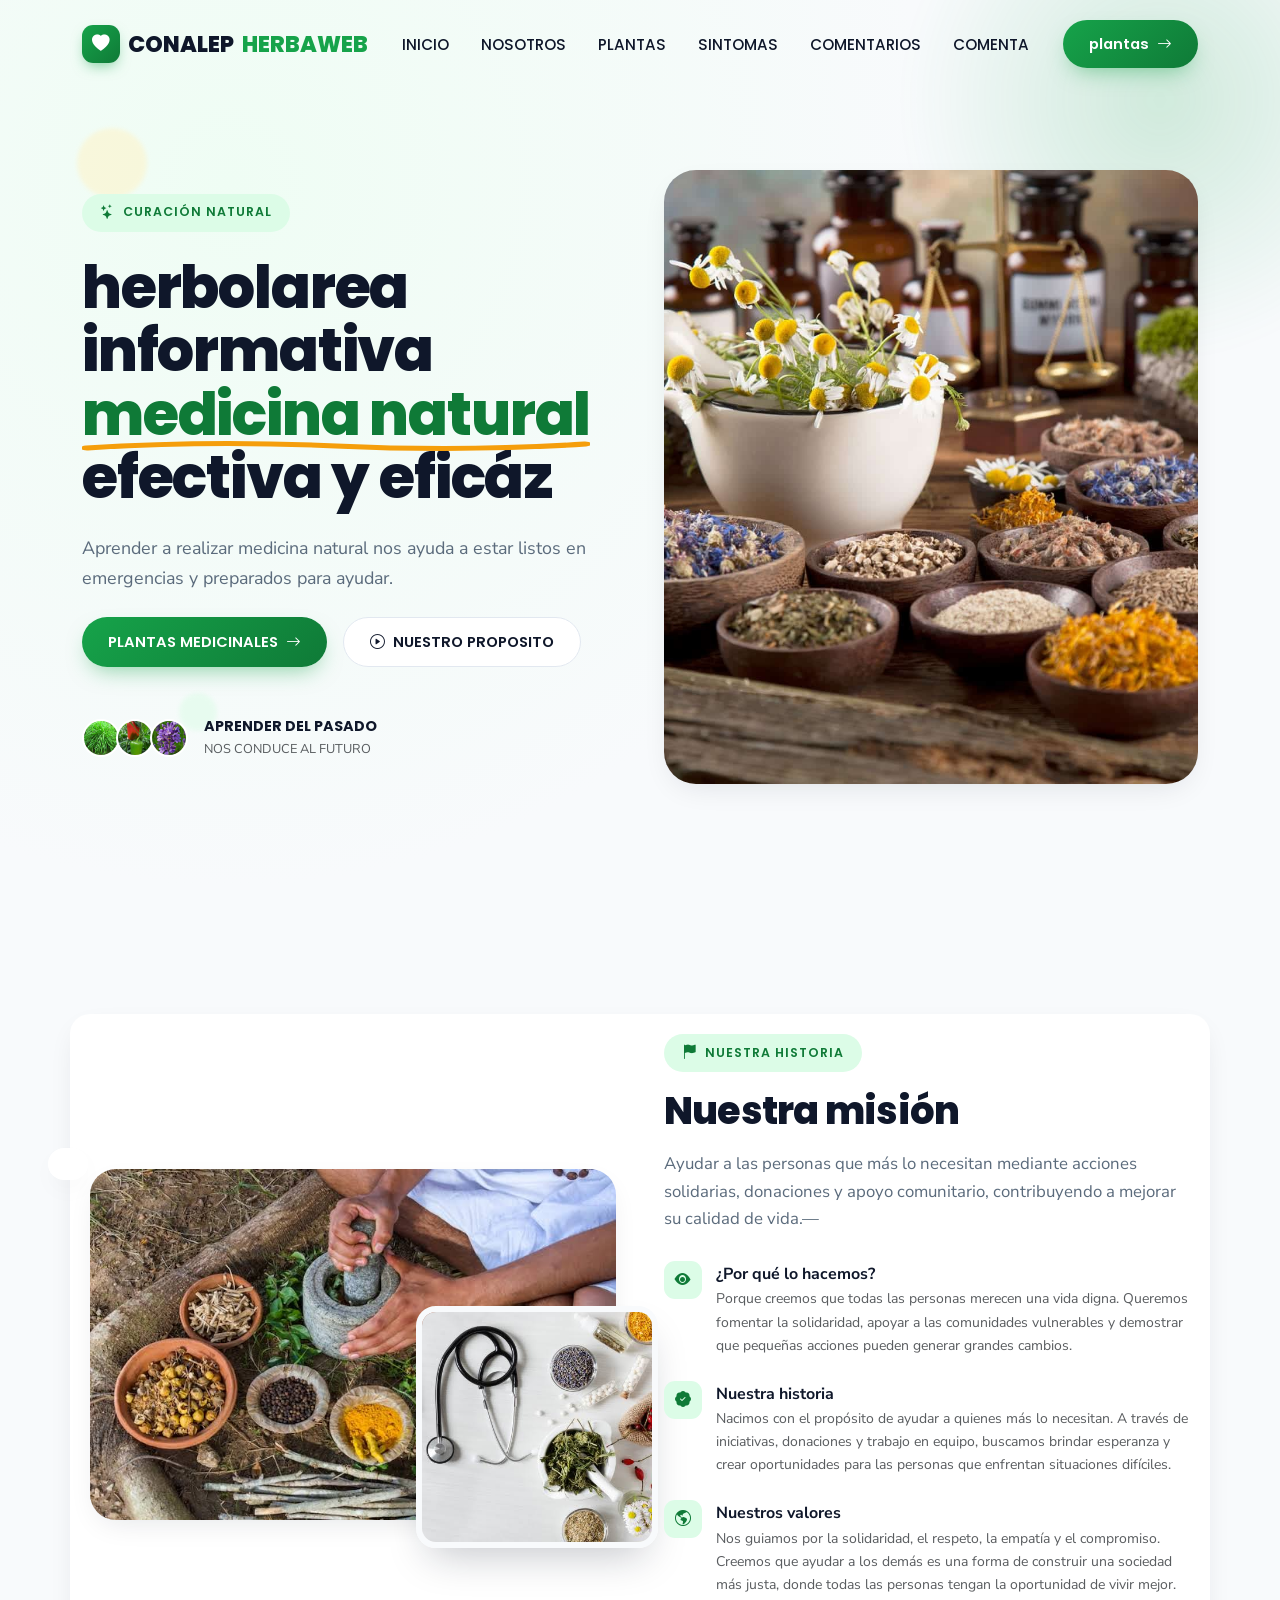
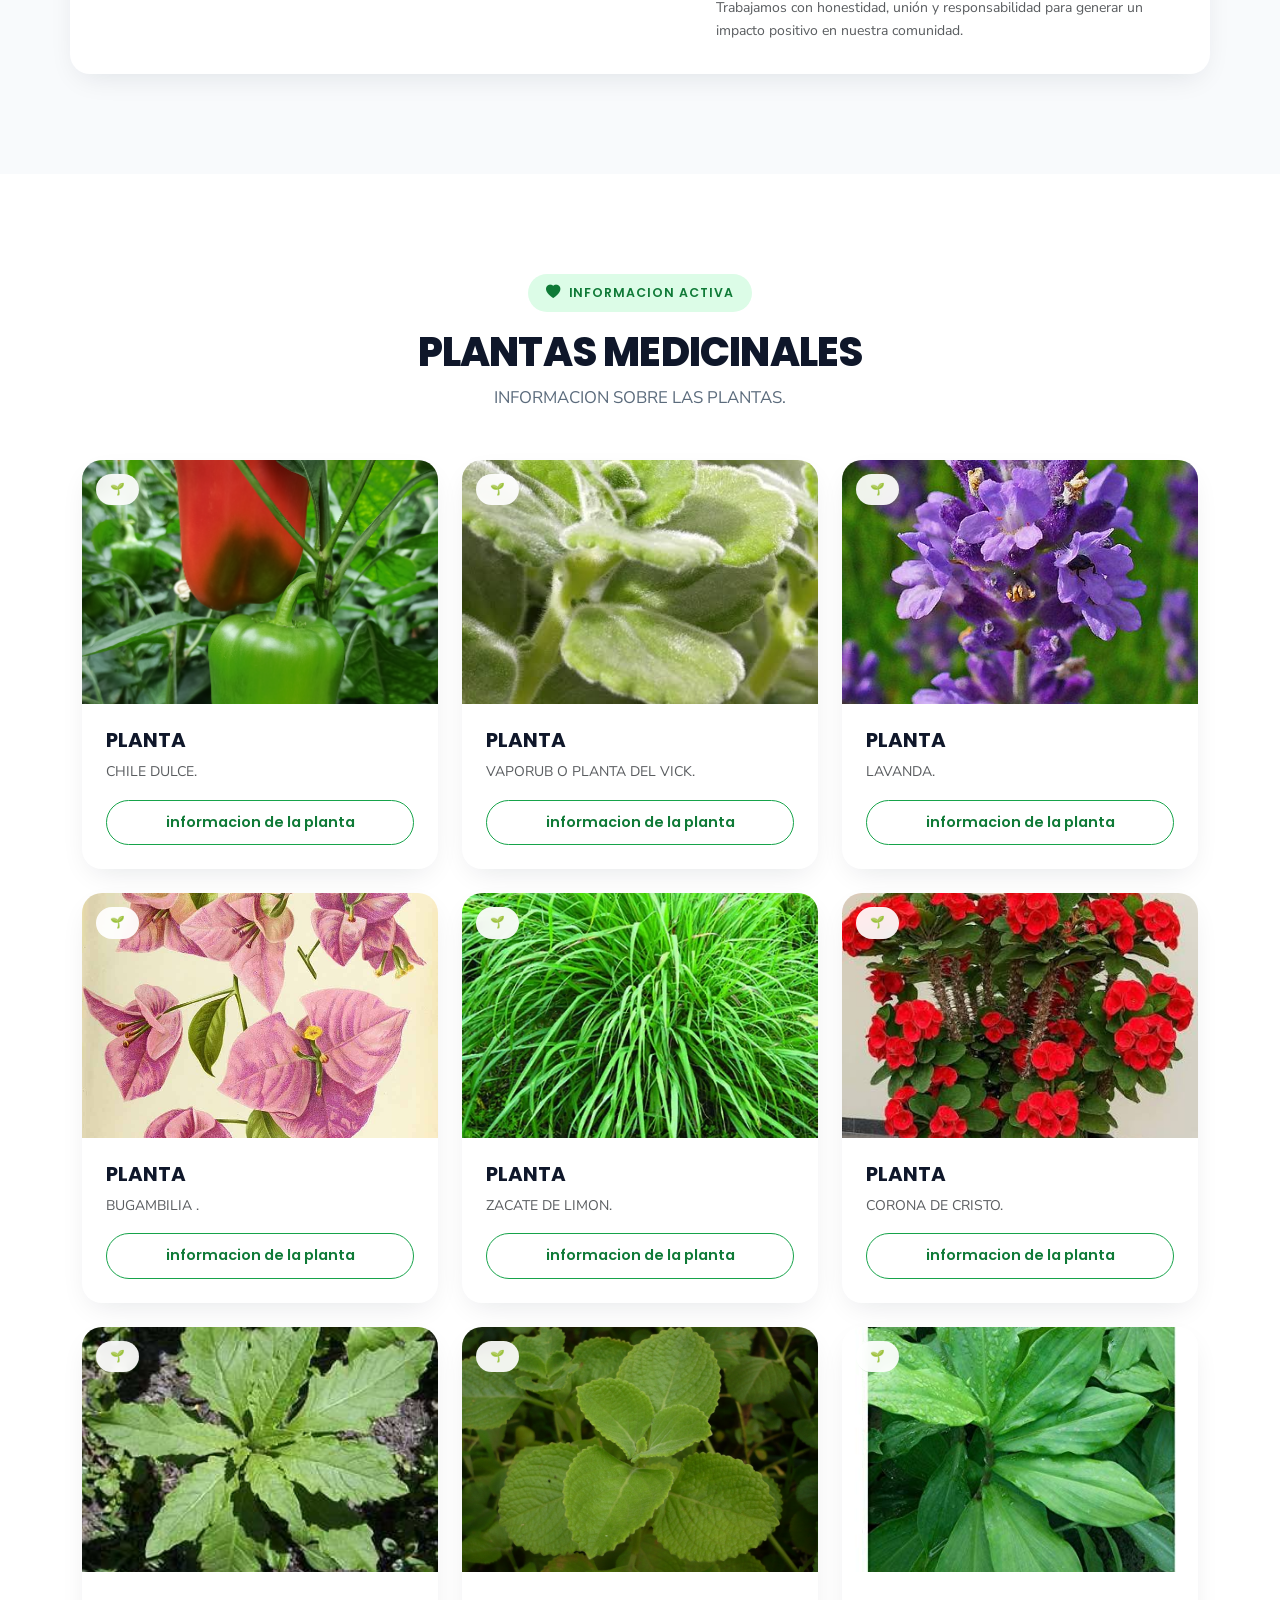
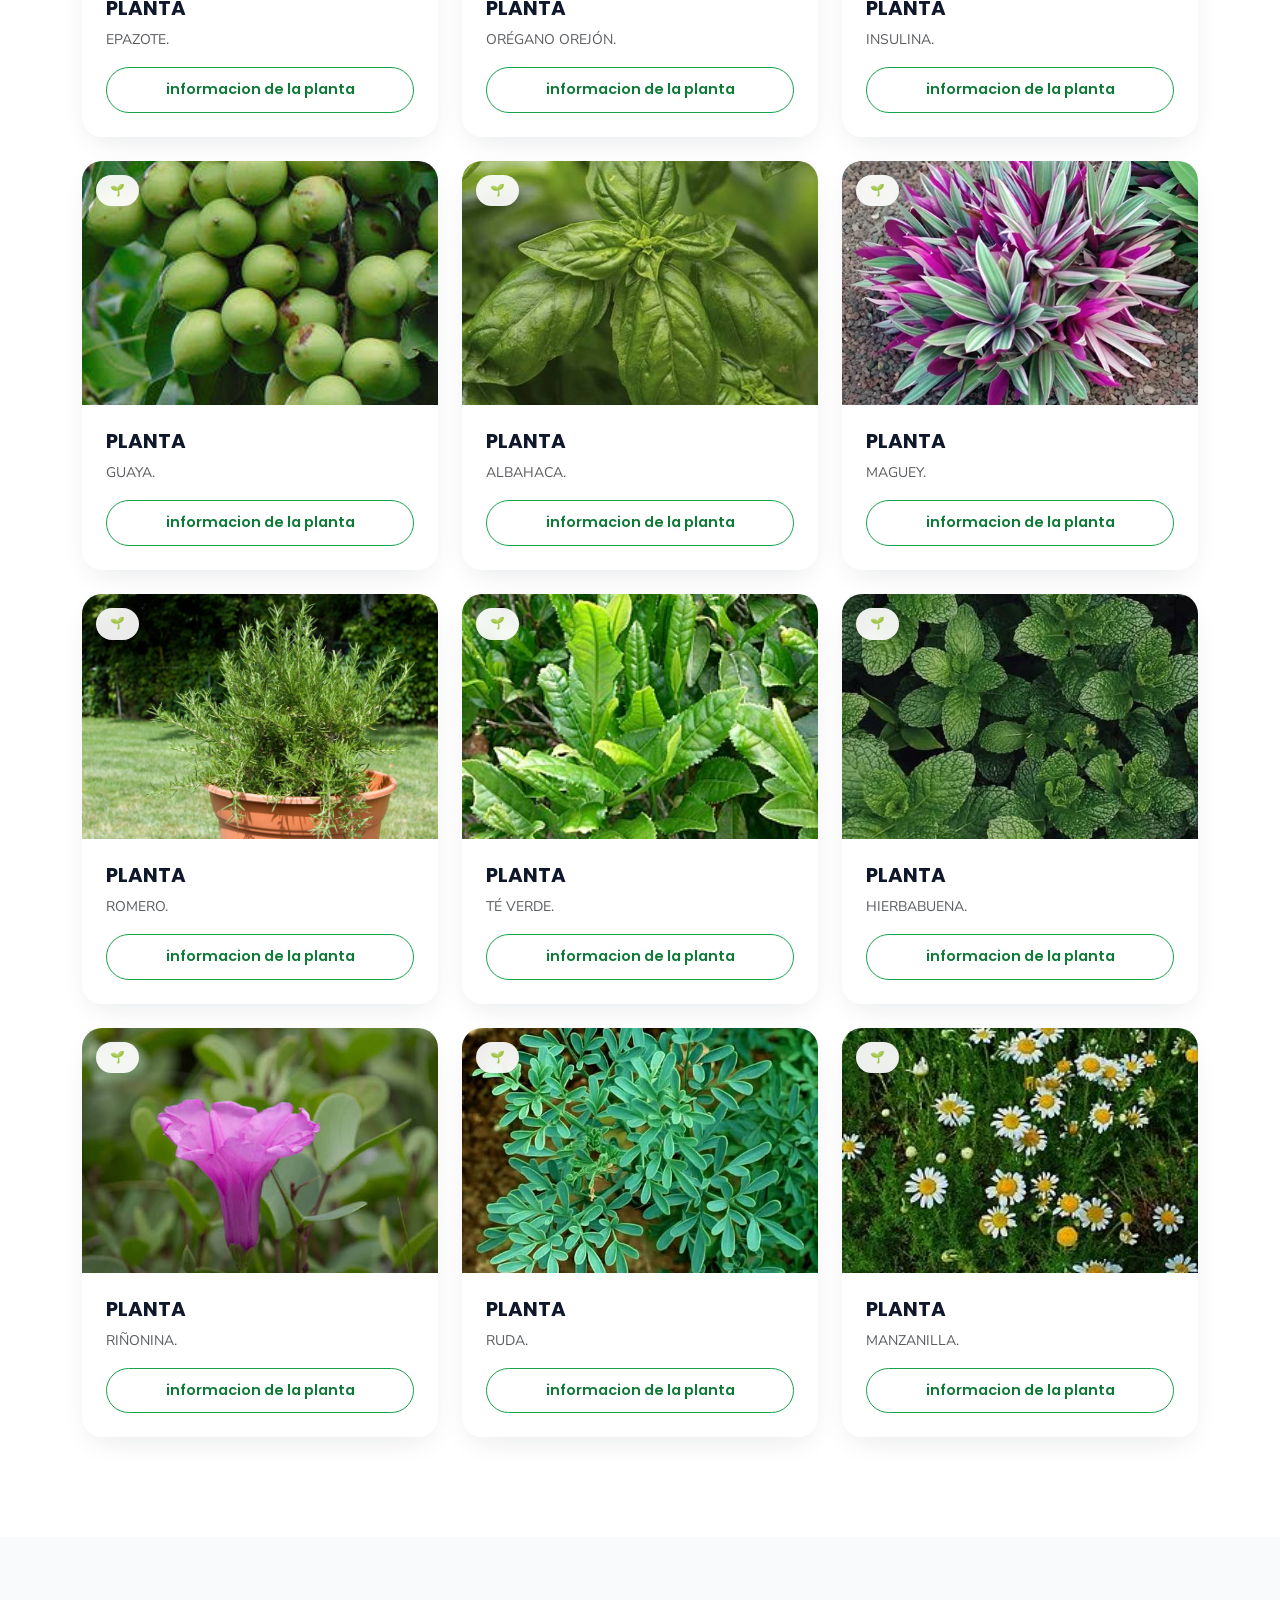
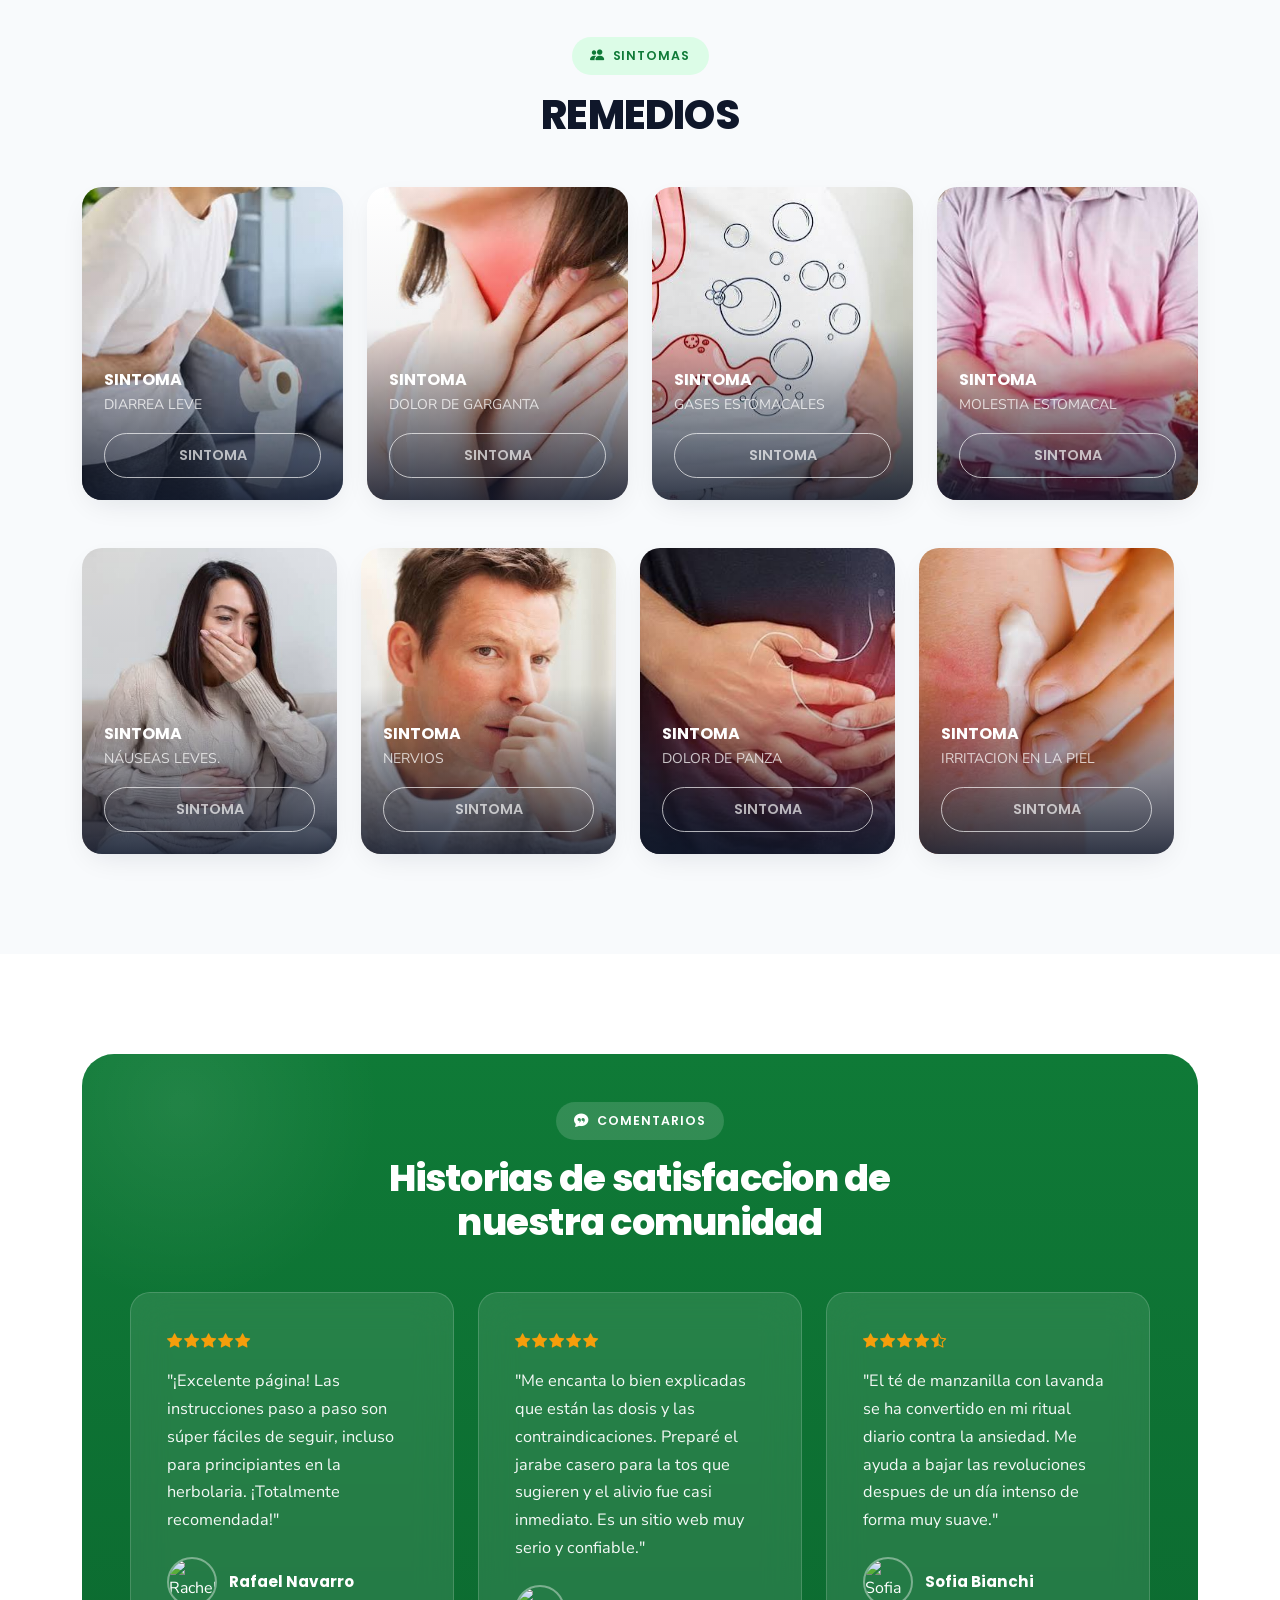
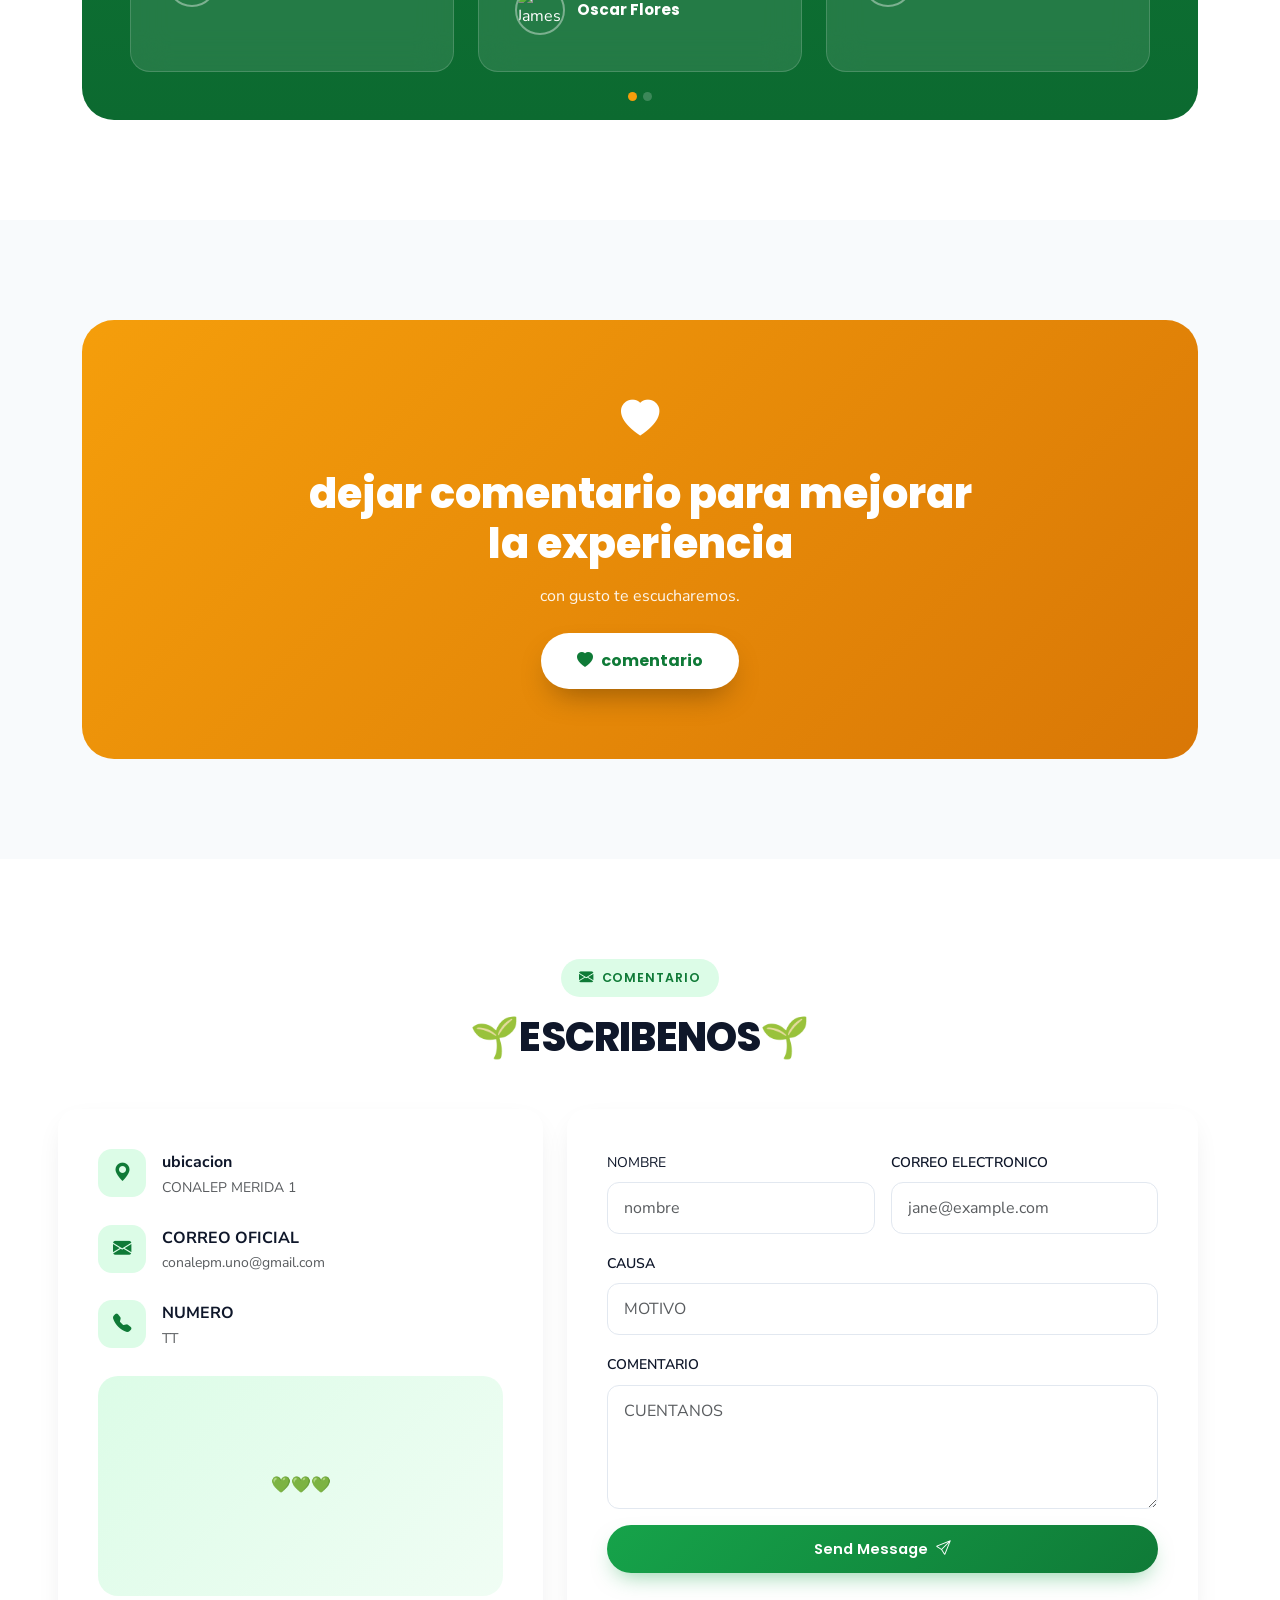
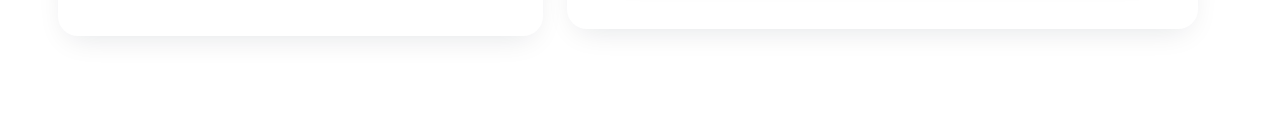
==== index.html @ 1a416aaf "Update index.html - Fixed dark/invisible buttons on "Symptoms" section." ====
<!DOCTYPE html>
<html lang="es-419">

<head>
<meta charset="UTF-8">
<meta name="viewport" content="width=device-width, initial-scale=1.0">
<title>CONALEP &mdash; HERBAWEB, CUIDANDO VIDAS</title>
<meta name="description" content="Poner aqui una descripcion para el sitio...">

<!-- Google Fonts -->
<link rel="preconnect" href="https://fonts.googleapis.com">
<link rel="preconnect" href="https://fonts.gstatic.com" crossorigin>
<link href="https://fonts.googleapis.com/css2?family=Poppins:wght@400;500;600;700;800&family=Nunito+Sans:wght@400;500;600;700&display=swap" rel="stylesheet">

<!-- Bootstrap -->
<link href="assets/styles/bootstrap.min.css" rel="stylesheet">
<!-- Bootstrap Icons -->
<link rel="stylesheet" href="https://cdn.jsdelivr.net/npm/bootstrap-icons@1.11.3/font/bootstrap-icons.css">
<!-- AOS -->
<link href="https://unpkg.com/aos@2.3.1/dist/aos.css" rel="stylesheet">
<link href="assets/styles/style.css" rel="stylesheet" />
<link rel="icon" type="image/x-icon" href="assets/img/hand-heart.png">
</head>


<body>
<!-- ============================================
     PRELOADER
============================================ -->
<div id="preloader" aria-hidden="true">
  <div class="preload-ring"><i class="bi bi-heart-fill preload-heart"></i></div>
  <div class="preload-text">CONECTANDO&hellip;</div>
</div>

<!-- ============================================
     NAVBAR
============================================ -->
<nav class="navbar navbar-expand-lg navbar-hw" id="mainNav">
  <div class="container">
    <a class="hw-logo" href="#home">
      <span class="hw-logo-mark"><i class="bi bi-heart-fill"></i></span>
      CONALEP<span class="dot">HERBAWEB</span>
    </a>
    <button class="navbar-toggler border-0" type="button" data-bs-toggle="collapse" data-bs-target="#navMenu" aria-label="Toggle navigation">
      <i class="bi bi-list fs-2"></i>
    </button>
    <div class="collapse navbar-collapse" id="navMenu">
      <ul class="navbar-nav nav-hw mx-auto mt-3 mt-lg-0">
        <li class="nav-item"><a class="nav-link" href="#home">INICIO</a></li>
        <li class="nav-item"><a class="nav-link" href="#about">NOSOTROS</a></li>
        <li class="nav-item"><a class="nav-link" href="#causes">PLANTAS</a></li>
        <li class="nav-item"><a class="nav-link" href="#volunteers">SINTOMAS</a></li>
        <li class="nav-item"><a class="nav-link" href="#testimonials">COMENTARIOS</a></li>
        <li class="nav-item"><a class="nav-link" href="#contact">COMENTA</a></li>
      </ul>
      <a href="#causes" class="btn-hw-primary d-none d-lg-inline-flex">plantas<i class="bi bi-arrow-right"></i></a>
    </div>
  </div>
</nav>


<!-- ============================================
     HERO
============================================ -->
<header class="hero" id="home">
  <div class="hero-glow"></div>
  <span class="blob blob-1"></span>
  <span class="blob blob-2"></span>
  <span class="blob blob-3"></span>
  <div class="container position-relative">
    <div class="row align-items-center g-5">
      <div class="col-lg-6" data-aos="fade-right">
        <span class="eyebrow"><i class="bi bi-stars"></i>CURACIÓN NATURAL</span>
        <h1 class="hero-title mt-4">herbolarea informativa <span class="accent-underline">medicina natural<svg viewBox="0 0 200 14" preserveAspectRatio="none"><path d="M2 10 Q 50 2 100 8 T 198 6" stroke="#F59E0B" stroke-width="5" fill="none" stroke-linecap="round"/></svg></span> efectiva y eficáz</h1>
        <p class="hero-lead mt-4">Aprender a realizar medicina natural nos ayuda a estar listos en emergencias y preparados para ayudar.</p>
        <div class="d-flex flex-wrap gap-3 mt-4">
          <a href="#causes" class="btn-hw-primary" id="heroDonateBtn">PLANTAS MEDICINALES <i class="bi bi-arrow-right"></i></a>
          <a href="#" class="btn-hw-outline" data-bs-toggle="modal" data-bs-target="#storyModal"><i class="bi bi-play-circle"></i> NUESTRO PROPOSITO</a>
        </div>
            <div class="d-flex align-items-center gap-3 mt-5">
          <div class="hero-avatars">
            <img src="assets/img/plants/zacatelimon.webp" alt="Donor">
            <img src="assets/img/plants/Pimientomorrón.jpg" alt="Donor">
            <img src="assets/img/plants/Lavanda.jpg" alt="Donor">
          </div>
          <div>
            <div class="fw-bold font-display" style="font-size:.9rem;">APRENDER DEL PASADO</div>
            <div class="text-muted" style="font-size:.8rem;">NOS CONDUCE AL FUTURO</div>
          </div>
          </div>
           </div>
       
      <div class="col-lg-6" data-aos="fade-left" data-aos-delay="120">
        <div class="hero-media">
          <div class="hero-media-frame">
            <img src="assets/img/design/herbolaria.jpg" alt="Foto herbolaria" loading="lazy">
          </div>
         
        </div>
      </div>
    </div>
  </div>
</header>


<!-- ============================================
     ABOUT US
============================================ -->
<section class="section-pad" id="about">
  <div class="container contact-card about-card">
    <div class="row align-items-center g-5">
      <div class="col-lg-6" data-aos="fade-right">
        <div class="about-collage">
          <div class="about-badge">
            
          </div>
          <div class="img-a"><img src="assets/img/design/tradicional.jpeg" alt="Herbolaria tradicional" loading="lazy"></div>
          <div class="img-b"><img src="assets/img/design/actual.jpeg" alt="Herbolaria actual" loading="lazy"></div>
        </div>
               
      </div>
      <div class="col-lg-6" data-aos="fade-left">
        <span class="eyebrow"><i class="bi bi-flag-fill"></i> NUESTRA HISTORIA</span>
        <h2 class="section-title mt-3 mb-3" style="font-size:clamp(1.7rem,3vw,2.4rem);">Nuestra misión</h2>
        <p class="section-sub">Ayudar a las personas que más lo necesitan mediante acciones solidarias, donaciones y apoyo comunitario, contribuyendo a mejorar su calidad de vida.&mdash;</p>
        <ul class="about-list mt-3">
          <li><span class="ic"><i class="bi bi-eye-fill"></i></span><div><strong>¿Por qué lo hacemos?</strong><div class="text-muted small">Porque creemos que todas las personas merecen una vida digna. Queremos fomentar la solidaridad, apoyar a las comunidades vulnerables y demostrar que pequeñas acciones pueden generar grandes cambios.</div></div></li>
          <li><span class="ic"><i class="bi bi-patch-check-fill"></i></span><div><strong>Nuestra historia</strong><div class="text-muted small">Nacimos con el propósito de ayudar a quienes más lo necesitan. A través de iniciativas, donaciones y trabajo en equipo, buscamos brindar esperanza y crear oportunidades para las personas que enfrentan situaciones difíciles.</div></div></li>
          <li><span class="ic"><i class="bi bi-globe-americas"></i></span><div><strong>Nuestros valores</strong><div class="text-muted small">Nos guiamos por la solidaridad, el respeto, la empatía y el compromiso. Creemos que ayudar a los demás es una forma de construir una sociedad más justa, donde todas las personas tengan la oportunidad de vivir mejor. Trabajamos con honestidad, unión y responsabilidad para generar un impacto positivo en nuestra comunidad.</div></div></li>
        </ul>
      </div>
    </div>
  </div>
</section>


<!-- ============================================
  PLANTAS
============================================ -->
<section class="section-pad bg-white" id="causes">
  <div class="container">
    <div class="text-center mx-auto mb-5" style="max-width:640px;" data-aos="fade-up">
      <span class="eyebrow"><i class="bi bi-heart-fill"></i>INFORMACION ACTIVA</span>
      <h2 class="section-title mt-3" style="font-size:clamp(1.8rem,3.2vw,2.5rem);">PLANTAS MEDICINALES</h2>
      <p class="section-sub mx-auto mt-2">INFORMACION SOBRE LAS PLANTAS.</p>
    </div>
    <div class="row g-4">

      <div class="col-md-6 col-lg-4" data-aos="fade-up">
        <div class="cause-card">
          <div class="cause-img">
            <img src="assets/img/plants/Pimientomorrón.jpg" alt="Foto pimiento morron" loading="lazy">
            <span class="cause-tag">🌱</span>
          </div>
          <div class="cause-body">
            <h5 class="font-display fw-bold">PLANTA</h5>
            <p class="text-muted small mb-0">CHILE DULCE.</p>
            <!-- <div class="cause-progress-track"><div class="cause-progress-fill" data-progress="78"></div></div> -->
            <div class="cause-meta"><span class="raised"></span><span class="goal"></span></div>
            <button class="cause-donate" onclick="document.getElementById('modal-planta').style.display='flex'">informacion de la planta</button>
          </div>
        </div>
      </div>

      <div class="col-md-6 col-lg-4" data-aos="fade-up" data-aos-delay="100">
        <div class="cause-card">
          <div class="cause-img">
            <img src="assets/img/plants/vaporub.jpeg" alt="Foto Vaporub" loading="lazy">
            <span class="cause-tag">🌱</span>
          </div>
          <div class="cause-body">
            <h5 class="font-display fw-bold">PLANTA</h5>
            <p class="text-muted small mb-0">VAPORUB O PLANTA DEL VICK.</p>
            <!-- <div class="cause-progress-track"><div class="cause-progress-fill" data-progress="55"></div></div> -->
          <div class="cause-meta"><span class="raised"></span><span class="goal"></span></div>
             <button class="cause-donate" onclick="document.getElementById('modal-planta2').style.display='flex'">informacion de la planta</button>
          </div>
        </div>
      </div>

      <div class="col-md-6 col-lg-4" data-aos="fade-up" data-aos-delay="200">
        <div class="cause-card">
          <div class="cause-img">
            <img src="assets/img/plants/Lavanda.jpg" alt="Foto Lavanda" loading="lazy">
            <span class="cause-tag">🌱</span>
          </div>
          <div class="cause-body">
            <h5 class="font-display fw-bold">PLANTA</h5>
            <p class="text-muted small mb-0">LAVANDA.</p>
            <!-- <div class="cause-progress-track"><div class="cause-progress-fill" data-progress="92"></div></div> -->
            <div class="cause-meta"><span class="raised"></span><span class="goal"></span></div>
            <button class="cause-donate" onclick="document.getElementById('modal-planta3').style.display='flex'">informacion de la planta</button>
          </div>
        </div>
      </div>

      <div class="col-md-6 col-lg-4" data-aos="fade-up">
        <div class="cause-card">
          <div class="cause-img">
            <img src="assets/img/plants/bugambilia.jpg" alt="Foto Bugambilia" loading="lazy">
            <span class="cause-tag">🌱</span>
          </div>
          <div class="cause-body">
            <h5 class="font-display fw-bold">PLANTA</h5>
            <p class="text-muted small mb-0">BUGAMBILIA .</p>
            <!-- <div class="cause-progress-track"><div class="cause-progress-fill" data-progress="41"></div></div> -->
            <div class="cause-meta"><span class="raised"></span><span class="goal"></span></div>
            <button class="cause-donate" onclick="document.getElementById('modal-planta4').style.display='flex'">informacion de la planta</button>
          </div>
        </div>
      </div>

      <div class="col-md-6 col-lg-4" data-aos="fade-up" data-aos-delay="100">
        <div class="cause-card">
          <div class="cause-img">
            <img src="assets/img/plants/zacatelimon.webp" alt="Foto Zacate de limon" loading="lazy">
            <span class="cause-tag">🌱</span>
          </div>
          <div class="cause-body">
            <h5 class="font-display fw-bold">PLANTA</h5>
            <p class="text-muted small mb-0">ZACATE DE LIMON.</p>
            <!-- <div class="cause-progress-track"><div class="cause-progress-fill" data-progress="66"></div></div> -->
             <div class="cause-meta"><span class="raised"></span><span class="goal"></span></div>
           <button class="cause-donate" onclick="document.getElementById('modal-planta5').style.display='flex'">informacion de la planta</button>
          </div>
        </div>
      </div>

      <div class="col-md-6 col-lg-4" data-aos="fade-up" data-aos-delay="200">
        <div class="cause-card">
          <div class="cause-img">
            <img src="assets/img/plants/coronadecristo.jpeg" alt="Foto Corona de Cristo" loading="lazy">
            <span class="cause-tag">🌱</span>
          </div>
          <div class="cause-body">
            <h5 class="font-display fw-bold">PLANTA</h5>
            <p class="text-muted small mb-0">CORONA DE CRISTO.</p>
            <!-- <div class="cause-progress-track"><div class="cause-progress-fill" data-progress="34"></div></div> -->
            <div class="cause-meta"><span class="raised"></span><span class="goal"></span></div>
           <button class="cause-donate" onclick="document.getElementById('modal-planta6').style.display='flex'">informacion de la planta</button>
          </div>
        </div>
      </div>

      <div class="col-md-6 col-lg-4" data-aos="fade-up">
        <div class="cause-card">
          <div class="cause-img">
            <img src="assets/img/plants/apazote.jpg" alt="Foto Apazote" loading="lazy">
            <span class="cause-tag">🌱</span>
          </div>
          <div class="cause-body">
            <h5 class="font-display fw-bold">PLANTA</h5>
            <p class="text-muted small mb-0">EPAZOTE.</p>
            <!-- <div class="cause-progress-track"><div class="cause-progress-fill" data-progress="78"></div></div> -->
            <div class="cause-meta"><span class="raised"></span><span class="goal"></span></div>
            <button class="cause-donate" onclick="document.getElementById('modal-planta7').style.display='flex'">informacion de la planta</button>
          </div>
        </div>
      </div>

      <div class="col-md-6 col-lg-4" data-aos="fade-up" data-aos-delay="100">
        <div class="cause-card">
          <div class="cause-img">
            <img src="assets/img/plants/oregano orejon.jpeg" alt="Foto Oregano Orejon" loading="lazy">
            <span class="cause-tag">🌱</span>
          </div>
          <div class="cause-body">
            <h5 class="font-display fw-bold">PLANTA</h5>
            <p class="text-muted small mb-0">ORÉGANO OREJÓN.</p>
            <!-- <div class="cause-progress-track"><div class="cause-progress-fill" data-progress="55"></div></div> -->
          <div class="cause-meta"><span class="raised"></span><span class="goal"></span></div>
             <button class="cause-donate" onclick="document.getElementById('modal-planta8').style.display='flex'">informacion de la planta</button>
          </div>
        </div>
      </div>

      <div class="col-md-6 col-lg-4" data-aos="fade-up" data-aos-delay="200">
        <div class="cause-card">
          <div class="cause-img">
            <img src="assets/img/plants/insulina.jpg" alt="Foto Insulina" loading="lazy">
            <span class="cause-tag">🌱</span>
          </div>
          <div class="cause-body">
            <h5 class="font-display fw-bold">PLANTA</h5>
            <p class="text-muted small mb-0">INSULINA.</p>
            <!-- <div class="cause-progress-track"><div class="cause-progress-fill" data-progress="92"></div></div> -->
            <div class="cause-meta"><span class="raised"></span><span class="goal"></span></div>
            <button class="cause-donate" onclick="document.getElementById('modal-planta9').style.display='flex'">informacion de la planta</button>
          </div>
        </div>
      </div>

      <div class="col-md-6 col-lg-4" data-aos="fade-up">
        <div class="cause-card">
          <div class="cause-img">
            <img src="assets/img/plants/guaya.jpeg" alt="Foto Guaya" loading="lazy">
            <span class="cause-tag">🌱</span>
          </div>
          <div class="cause-body">
            <h5 class="font-display fw-bold">PLANTA</h5>
            <p class="text-muted small mb-0">GUAYA.</p>
            <!-- <div class="cause-progress-track"><div class="cause-progress-fill" data-progress="41"></div></div> -->
            <div class="cause-meta"><span class="raised"></span><span class="goal"></span></div>
            <button class="cause-donate" onclick="document.getElementById('modal-planta10').style.display='flex'">informacion de la planta</button>
          </div>
        </div>
      </div>

      <div class="col-md-6 col-lg-4" data-aos="fade-up" data-aos-delay="100">
        <div class="cause-card">
          <div class="cause-img">
            <img src="assets/img/plants/albhaca.jpeg" alt="Foto Albhaca" loading="lazy">
            <span class="cause-tag">🌱</span>
          </div>
          <div class="cause-body">
            <h5 class="font-display fw-bold">PLANTA</h5>
            <p class="text-muted small mb-0">ALBAHACA.</p>
            <!-- <div class="cause-progress-track"><div class="cause-progress-fill" data-progress="66"></div></div> -->
             <div class="cause-meta"><span class="raised"></span><span class="goal"></span></div>
           <button class="cause-donate" onclick="document.getElementById('modal-planta11').style.display='flex'">informacion de la planta</button>
          </div>
        </div>
      </div>

      <div class="col-md-6 col-lg-4" data-aos="fade-up" data-aos-delay="200">
        <div class="cause-card">
          <div class="cause-img">
            <img src="assets/img/plants/maguey.webp" alt="Foto Maguey" loading="lazy">
            <span class="cause-tag">🌱</span>
          </div>
          <div class="cause-body">
            <h5 class="font-display fw-bold">PLANTA</h5>
            <p class="text-muted small mb-0">MAGUEY.</p>
            <!-- <div class="cause-progress-track"><div class="cause-progress-fill" data-progress="34"></div></div> -->
            <div class="cause-meta"><span class="raised"></span><span class="goal"></span></div>
           <button class="cause-donate" onclick="document.getElementById('modal-planta12').style.display='flex'">informacion de la planta</button>
          </div>
        </div>
      </div>

      <div class="col-md-6 col-lg-4" data-aos="fade-up">
        <div class="cause-card">
          <div class="cause-img">
            <img src="assets/img/plants/romero.jpg" alt="Foto Romero" loading="lazy">
            <span class="cause-tag">🌱</span>
          </div>
          <div class="cause-body">
            <h5 class="font-display fw-bold">PLANTA</h5>
            <p class="text-muted small mb-0">ROMERO.</p>
            <!-- <div class="cause-progress-track"><div class="cause-progress-fill" data-progress="78"></div></div> -->
            <div class="cause-meta"><span class="raised"></span><span class="goal"></span></div>
            <button class="cause-donate" onclick="document.getElementById('modal-planta13').style.display='flex'">informacion de la planta</button>
          </div>
        </div>
      </div>

      <div class="col-md-6 col-lg-4" data-aos="fade-up" data-aos-delay="100">
        <div class="cause-card">
          <div class="cause-img">
            <img src="assets/img/plants/teverde.jpg" alt="Foto Te Verde" loading="lazy">
            <span class="cause-tag">🌱</span>
          </div>
          <div class="cause-body">
            <h5 class="font-display fw-bold">PLANTA</h5>
            <p class="text-muted small mb-0">TÉ VERDE.</p>
            <!-- <div class="cause-progress-track"><div class="cause-progress-fill" data-progress="55"></div></div> -->
          <div class="cause-meta"><span class="raised"></span><span class="goal"></span></div>
             <button class="cause-donate" onclick="document.getElementById('modal-planta14').style.display='flex'">informacion de la planta</button>
          </div>
        </div>
      </div>

      <div class="col-md-6 col-lg-4" data-aos="fade-up" data-aos-delay="200">
        <div class="cause-card">
          <div class="cause-img">
            <img src="assets/img/plants/hierbabuena.jpeg" alt="Foto HierbaBuena" loading="lazy">
            <span class="cause-tag">🌱</span>
          </div>
          <div class="cause-body">
            <h5 class="font-display fw-bold">PLANTA</h5>
            <p class="text-muted small mb-0">HIERBABUENA.</p>
            <!-- <div class="cause-progress-track"><div class="cause-progress-fill" data-progress="92"></div></div> -->
            <div class="cause-meta"><span class="raised"></span><span class="goal"></span></div>
            <button class="cause-donate" onclick="document.getElementById('modal-planta15').style.display='flex'">informacion de la planta</button>
          </div>
        </div>
      </div>

      <div class="col-md-6 col-lg-4" data-aos="fade-up">
        <div class="cause-card">
          <div class="cause-img">
            <img src="assets/img/plants/riñonina.jpeg" alt="Foto Riñonina" loading="lazy">
            <span class="cause-tag">🌱</span>
          </div>
          <div class="cause-body">
            <h5 class="font-display fw-bold">PLANTA</h5>
            <p class="text-muted small mb-0">RIÑONINA.</p>
            <!-- <div class="cause-progress-track"><div class="cause-progress-fill" data-progress="41"></div></div> -->
            <div class="cause-meta"><span class="raised"></span><span class="goal"></span></div>
            <button class="cause-donate" onclick="document.getElementById('modal-planta16').style.display='flex'">informacion de la planta</button>
          </div>
        </div>
      </div>

      <div class="col-md-6 col-lg-4" data-aos="fade-up" data-aos-delay="100">
        <div class="cause-card">
          <div class="cause-img">
            <img src="assets/img/plants/ruda.jpeg" alt="Foto Ruda" loading="lazy">
            <span class="cause-tag">🌱</span>
          </div>
          <div class="cause-body">
            <h5 class="font-display fw-bold">PLANTA</h5>
            <p class="text-muted small mb-0">RUDA.</p>
            <!-- <div class="cause-progress-track"><div class="cause-progress-fill" data-progress="66"></div></div> -->
             <div class="cause-meta"><span class="raised"></span><span class="goal"></span></div>
           <button class="cause-donate" onclick="document.getElementById('modal-planta17').style.display='flex'">informacion de la planta</button>
          </div>
        </div>
      </div>

      <div class="col-md-6 col-lg-4" data-aos="fade-up" data-aos-delay="200">
        <div class="cause-card">
          <div class="cause-img">
            <img src="assets/img/plants/manzanilla.jpeg" alt="Foto Manzanilla" loading="lazy">
            <span class="cause-tag">🌱</span>
          </div>
          <div class="cause-body">
            <h5 class="font-display fw-bold">PLANTA</h5>
            <p class="text-muted small mb-0">MANZANILLA.</p>
            <!-- <div class="cause-progress-track"><div class="cause-progress-fill" data-progress="34"></div></div> -->
            <div class="cause-meta"><span class="raised"></span><span class="goal"></span></div>
           <button class="cause-donate" onclick="document.getElementById('modal-planta18').style.display='flex'">informacion de la planta</button>
          </div>
        </div>
      </div>

    </div>
  </div>
</section>


<!-- ============================================
     SINTOMAS
============================================ -->
<section class="section-pad" id="volunteers">
  <div class="container">
    <div class="text-center mx-auto mb-5" style="max-width:640px;" data-aos="fade-up">
      <span class="eyebrow"><i class="bi bi-people-fill"></i>SINTOMAS</span>
      <h2 class="section-title mt-3" style="font-size:clamp(1.8rem,3.2vw,2.5rem);">REMEDIOS</h2>
    </div>
    <div class="row g-4">
      <div class="col-6 col-md-3" data-aos="fade-up">
        <div class="vol-card">
          <div class="vol-img"><img src="assets/img/symptoms/diarrea.jpeg" alt="Foto Sintoma 1" loading="lazy"></div>
          <div class="vol-overlay">
            <div class="fw-bold font-display">SINTOMA</div>
            <div class="small opacity-75">DIARREA LEVE</div>
                <div class="cause-meta"><span class="raised"></span><span class="goal"></span></div>
           <button class="cause-donate btn-remedios" onclick="document.getElementById('SINTOMA').style.display='flex'">SINTOMA</button>
           
          </div>
        </div>
      </div>
      <div class="col-6 col-md-3" data-aos="fade-up" data-aos-delay="80">
        <div class="vol-card">
          <div class="vol-img"><img src="assets/img/symptoms/garganta.jpeg" alt="Foto Sintoma 2" loading="lazy"></div>
          <div class="vol-overlay">
            <div class="fw-bold font-display">SINTOMA</div>
            <div class="small opacity-75">DOLOR DE GARGANTA</div>
             <div class="cause-meta"><span class="raised"></span><span class="goal"></span></div>
           <button class="cause-donate btn-remedios" onclick="document.getElementById('SINTOMA2').style.display='flex'">SINTOMA</button>
          </div>
        </div>
      </div>
       <div class="col-6 col-md-3" data-aos="fade-up" data-aos-delay="80">
        <div class="vol-card">
          <div class="vol-img"><img src="assets/img/symptoms/gases.jpeg" alt="Foto Sintoma 3" loading="lazy"></div>
          <div class="vol-overlay">
            <div class="fw-bold font-display">SINTOMA</div>
            <div class="small opacity-75">GASES ESTOMACALES</div>
             <div class="cause-meta"><span class="raised"></span><span class="goal"></span></div>
           <button class="cause-donate btn-remedios" onclick="document.getElementById('SINTOMA3').style.display='flex'">SINTOMA</button>
          </div>
        </div>
      </div>
       <div class="col-6 col-md-3" data-aos="fade-up" data-aos-delay="80">
        <div class="vol-card">
          <div class="vol-img"><img src="assets/img/symptoms/molestia.jpeg" alt="Foto Sintoma 4" loading="lazy"></div>
          <div class="vol-overlay">
            <div class="fw-bold font-display">SINTOMA</div>
            <div class="small opacity-75">MOLESTIA ESTOMACAL</div>
             <div class="cause-meta"><span class="raised"></span><span class="goal"></span></div>
           <button class="cause-donate btn-remedios" onclick="document.getElementById('SINTOMA4').style.display='flex'">SINTOMA</button>
          </div>
        </div>
             </div>
    <div class="row g-4">
      <div class="col-6 col-md-3" data-aos="fade-up">
        <div class="vol-card">
          <div class="vol-img"><img src="assets/img/symptoms/nauseas.jpeg" alt="Foto Sintoma 5" loading="lazy"></div>
          <div class="vol-overlay">
            <div class="fw-bold font-display">SINTOMA</div>
            <div class="small opacity-75">NÁUSEAS LEVES.</div>
                <div class="cause-meta"><span class="raised"></span><span class="goal"></span></div>
           <button class="cause-donate btn-remedios" onclick="document.getElementById('SINTOMA5').style.display='flex'">SINTOMA</button>
           
          </div>
        </div>
      </div>
      <div class="col-6 col-md-3" data-aos="fade-up" data-aos-delay="80">
        <div class="vol-card">
          <div class="vol-img"><img src="assets/img/symptoms/nervio.jpeg" alt="Foto Sintoma 6" loading="lazy"></div>
          <div class="vol-overlay">
            <div class="fw-bold font-display">SINTOMA</div>
            <div class="small opacity-75">NERVIOS</div>
             <div class="cause-meta"><span class="raised"></span><span class="goal"></span></div>
           <button class="cause-donate btn-remedios" onclick="document.getElementById('SINTOMA6').style.display='flex'">SINTOMA</button>
          </div>
        </div>
      </div>
       <div class="col-6 col-md-3" data-aos="fade-up" data-aos-delay="80">
        <div class="vol-card">
          <div class="vol-img"><img src="assets/img/symptoms/panza.jpeg" alt="Foto Sintoma 7" loading="lazy"></div>
          <div class="vol-overlay">
            <div class="fw-bold font-display">SINTOMA</div>
            <div class="small opacity-75">DOLOR DE PANZA</div>
             <div class="cause-meta"><span class="raised"></span><span class="goal"></span></div>
           <button class="cause-donate btn-remedios" onclick="document.getElementById('SINTOMA7').style.display='flex'">SINTOMA</button>
          </div>
        </div>
      </div>
       <div class="col-6 col-md-3" data-aos="fade-up" data-aos-delay="80">
        <div class="vol-card">
          <div class="vol-img"><img src="assets/img/symptoms/piel.jpeg" alt="Foto Sintoma 8" loading="lazy"></div>
          <div class="vol-overlay">
            <div class="fw-bold font-display">SINTOMA</div>
            <div class="small opacity-75">IRRITACION EN LA PIEL</div>
             <div class="cause-meta"><span class="raised"></span><span class="goal"></span></div>
           <button class="cause-donate btn-remedios" onclick="document.getElementById('SINTOMA8').style.display='flex'">SINTOMA</button>
          </div>
        </div>
      </div>
    </div>
  </div>
</section>


<!-- ============================================
     COMENTARIOS
============================================ -->
<section class="section-pad bg-white" id="testimonials">
  <div class="container">
    <div class="testi-section p-4 p-md-5" data-aos="zoom-in">
      <div class="text-center mx-auto mb-5" style="max-width:600px;">
        <span class="eyebrow" style="background:rgba(255,255,255,.15);color:#fff;"><i class="bi bi-chat-quote-fill"></i>COMENTARIOS</span>
        <h2 class="section-title mt-3 text-white" style="font-size:clamp(1.7rem,3vw,2.3rem);">Historias de satisfaccion de nuestra comunidad</h2>
      </div>
      <div id="testiCarousel" class="carousel slide" data-bs-ride="carousel">
        <div class="carousel-inner">
          <div class="carousel-item active">
            <div class="row g-4 justify-content-center">
              <div class="col-md-6 col-lg-4">
                <div class="testi-card">
                  <div class="testi-stars"><i class="bi bi-star-fill"></i><i class="bi bi-star-fill"></i><i class="bi bi-star-fill"></i><i class="bi bi-star-fill"></i><i class="bi bi-star-fill"></i></div>
                  <p class="testi-quote">"¡Excelente página! Las instrucciones paso a paso son súper fáciles de seguir, incluso para principiantes en la herbolaria. ¡Totalmente recomendada!"</p>
                  <div class="testi-person">
                    <img src="https://images.unsplash.com/photo-1633332755192-727a05c4013d?w=100&h=100&fit=crop&auto=format" alt="Rachel Kim">
                    <div><div class="testi-name">Rafael Navarro</div></div>
                  </div>
                </div>
              </div>
              <div class="col-md-6 col-lg-4">
                <div class="testi-card">
                  <div class="testi-stars"><i class="bi bi-star-fill"></i><i class="bi bi-star-fill"></i><i class="bi bi-star-fill"></i><i class="bi bi-star-fill"></i><i class="bi bi-star-fill"></i></div>
                  <p class="testi-quote">"Me encanta lo bien explicadas que están las dosis y las contraindicaciones. Preparé el jarabe casero para la tos que sugieren y el alivio fue casi inmediato. Es un sitio web muy serio y confiable."</p>
                  <div class="testi-person">
                    <img src="https://images.unsplash.com/photo-1500648767791-00dcc994a43e?w=100&h=100&fit=crop&auto=format" alt="James Okafor">
                    <div><div class="testi-name">Oscar Flores</div></div>
                  </div>
                </div>
              </div>
              <div class="col-lg-4 d-none d-lg-block">
                <div class="testi-card">
                  <div class="testi-stars"><i class="bi bi-star-fill"></i><i class="bi bi-star-fill"></i><i class="bi bi-star-fill"></i><i class="bi bi-star-fill"></i><i class="bi bi-star-half"></i></div>
                  <p class="testi-quote">"El té de manzanilla con lavanda se ha convertido en mi ritual diario contra la ansiedad. Me ayuda a bajar las revoluciones despues de un día intenso de forma muy suave."</p>
                  <div class="testi-person">
                    <img src="https://images.unsplash.com/photo-1494790108377-be9c29b29330?w=100&h=100&fit=crop&auto=format" alt="Sofia Bianchi">
                    <div><div class="testi-name">Sofia Bianchi</div></div>
                  </div>
                </div>
              </div>
            </div>
          </div>
          <div class="carousel-item">
            <div class="row g-4 justify-content-center">
              <div class="col-md-6 col-lg-5">
                <div class="testi-card">
                  <div class="testi-stars"><i class="bi bi-star-fill"></i><i class="bi bi-star-fill"></i><i class="bi bi-star-fill"></i><i class="bi bi-star-fill"></i><i class="bi bi-star-fill"></i></div>
                  <p class="testi-quote">"Información seria y bien documentada. Lo que más me gusta de este sitio es que no solo te dicen para qué sirve cada planta (como el romero o la manzanilla), sino que también incluyen las contraindicaciones y advertencias. Se nota que hay investigación real detrás."</p>
                  <div class="testi-person">
                    <img src="https://images.unsplash.com/photo-1544005313-94ddf0286df2?w=100&h=100&fit=crop&auto=format" alt="Tanvi Deshpande">
                    <div><div class="testi-name">Julieta Gomez</div></div>
                  </div>
                </div>
              </div>
              <div class="col-md-6 col-lg-5">
                <div class="testi-card">
                  <div class="testi-stars"><i class="bi bi-star-fill"></i><i class="bi bi-star-fill"></i><i class="bi bi-star-fill"></i><i class="bi bi-star-fill"></i><i class="bi bi-star-fill"></i></div>
                  <p class="testi-quote">"Eficacia y seguridad garantizadas. Lo que más valoro de este sitio es que no te prometen milagros falsos; te dan recetas efectivas, basadas en ciencia herbolaria, explicando exactamente el porqué funciona cada planta. Mi botiquín familiar ahora es 100% natural gracias a ustedes."</p>
                  <div class="testi-person">
                    <img src="https://images.unsplash.com/photo-1560250097-0b93528c311a?w=100&h=100&fit=crop&auto=format" alt="Elliot Novak">
                    <div><div class="testi-name">Fernando Arce</div></div>
                  </div>
                </div>
              </div>
            </div>
          </div>
        </div>
        <div class="carousel-indicators">
          <button type="button" data-bs-target="#testiCarousel" data-bs-slide-to="0" class="active" aria-label="Slide 1"></button>
          <button type="button" data-bs-target="#testiCarousel" data-bs-slide-to="1" aria-label="Slide 2"></button>
        </div>
      </div>
    </div>
  </div>
</section>


<!-- ============================================
     CTA BANNER
============================================ -->
<section class="section-pad" id="cta">
  <div class="container">
    <div class="cta-banner" data-aos="zoom-in">
      <i class="bi bi-heart-fill" style="font-size:2.4rem;"></i>
      <h2 class="mt-3">dejar comentario para mejorar la experiencia</h2>
      <p class="mb-4" style="opacity:.92;">con gusto te escucharemos.</p>
      <button class="btn-cta" id="ctaDonateBtn"><i class="bi bi-heart-fill me-2"></i>comentario</button>
    </div>
  </div>
</section>


<!-- ============================================
     CONTACT US
============================================ -->
<section class="section-pad bg-white" id="contact">
  <div class="container">
    <div class="text-center mx-auto mb-5" style="max-width:640px;" data-aos="fade-up">
      <span class="eyebrow"><i class="bi bi-envelope-fill"></i>COMENTARIO</span>
      <h2 class="section-title mt-3" style="font-size:clamp(1.8rem,3.2vw,2.5rem);">🌱ESCRIBENOS🌱</h2>
    </div>
    <div class="row g-5">
      <div class="col-lg-5 contact-card" data-aos="fade-right">
        <div class="contact-info-item">
          <span class="ic"><i class="bi bi-geo-alt-fill"></i></span>
          <div><strong>ubicacion</strong>
            <div class="text-muted small">CONALEP MERIDA 1</div>
          </div>
        </div>
        <div class="contact-info-item">
          <span class="ic"><i class="bi bi-envelope-fill"></i></span>
          <div><strong>CORREO OFICIAL</strong>
            <div class="text-muted small">conalepm.uno@gmail.com</div>
          </div>
        </div>
        <div class="contact-info-item">
          <span class="ic"><i class="bi bi-telephone-fill"></i></span>
          <div><strong>NUMERO</strong>
            <div class="text-muted small">TT</div>
          </div>
        </div>
        <div class="map-placeholder"><i class=""></i>💚💚💚</div>
      </div>
      <div class="col-lg-7" data-aos="fade-left">
        <div class="contact-card">


          <form id="contactForm" action="https://formsubmit.co/conalepm.uno@gmail.com" method="POST">
            <input type="hidden" name="_captcha" value="false">
            <input type="hidden" name="_subject" value="Nuevo comentario HERBAWEB">
            <input type="hidden" name="_template" value="table">
            <input type="hidden" name="_next" value="https://conalepmi.github.io/herbaweb/">
            <div class="row g-3">
              <div class="col-md-6"><label class="form-label small fw-smibold" for="cf-name">NOMBRE</label>

                <input type="text" class="form-control form-control-hw" id="cf-name" name="Nombre" placeholder="nombre"
                  required>
              </div>
              <div class="col-md-6">
                <label class="form-label small fw-semibold" for="cf-email">CORREO ELECTRONICO</label>
                <input type="email" class="form-control form-control-hw" id="cf-email" name="Correo"
                  placeholder="jane@example.com" required>
              </div>
              <div class="col-12">
                <label class="form-label small fw-semibold" for="cf-subject">CAUSA</label>
                <input type="text" class="form-control form-control-hw" id="cf-subject" name="Asunto"
                  placeholder="MOTIVO">
              </div>
              <div class="col-12">
                <label class="form-label small fw-semibold" for="cf-message">COMENTARIO</label>
                <textarea class="form-control form-control-hw" id="cf-message" rows="4" name="Mensaje"
                  placeholder="CUENTANOS" required></textarea>
              </div>
              <div class="col-12">
                <button type="submit" class="btn-hw-primary w-100 justify-content-center">Send Message <i
                    class="bi bi-send"></i></button>
              </div>
              <div class="col-12" id="formStatus" role="status" aria-live="polite"></div>

            </div>
          </form>

        </div>
      </div>
    </div>
  </div>
</section>


<!-- ============================================
     SCROLL TO TOP
============================================ -->
<div id="scrollTop" role="button" aria-label="Scroll to top" tabindex="0">
  <svg viewBox="0 0 52 52"><circle cx="26" cy="26" r="23"></circle><circle class="progress" cx="26" cy="26" r="23"></circle></svg>
  <i class="bi bi-arrow-up"></i>
</div>


<!-- ============================================
     VIDEO INFORMATIVO
============================================ -->
<div class="modal fade" id="storyModal" tabindex="-1" aria-hidden="true">
  <div class="modal-dialog modal-lg modal-dialog-centered">
    <div class="modal-content" style="border-radius:20px;border:none;">
      <div class="modal-header border-0">
        <h5 class="modal-title font-display fw-bold">Nuestro Propósito</h5>
        <button type="button" class="btn-close" data-bs-dismiss="modal" aria-label="Close"></button>
      </div>
      <div class="modal-body pb-4">
        <div class="ratio ratio-16x9 mb-4 overflow-hidden">
          <iframe src="https://www.youtube.com/embed/TTw1pLQmdWI" title="Hopewell story preview" style="border:0; width:100%; height:100%;" allowfullscreen><iframe></iframe>
        </div>
        <p class="text-muted mt-3 mb-0">VIDEO INFORMATIVO &mdash; CONECTA CON LA NATURALEZA.</p>
      </div>
    </div>
  </div>
</div>



<!-- Bootstrap Bundle -->
<script src="assets/scripts/bootstrap.bundle.min.js"></script>
<!-- AOS -->
<script src="https://unpkg.com/aos@2.3.1/dist/aos.js"></script>
<script src="assets/scripts/script.js"></script>



<!-- ============================================
      MODALS - INFO PLANTAS
============================================ -->
<div id="modal-planta" style="display:none; position:fixed; top:0; left:0; width:100%; height:100%; background:rgba(0,0,0,0.6); justify-content:center; align-items:center; z-index:9999;">
  <div style="background:white; padding:20px; border-radius:15px; max-width:700px; width:95%; position:relative; max-height:80vh; overflow-y:auto; font-size:16px; text-align:left; padding-bottom:40px;">
    <span onclick="document.getElementById('modal-planta').style.display='none'" style="position:absolute; top:10px; right:15px; font-size:25px; cursor:pointer;">&times;</span>
    
    <h3 style="color:green;">Información de la planta</h3>
    <img src="" style="width:100%; border-radius:10px; margin:10px 0;">
<p><b>NOMBRE CIENTIFICO:</b> capsicum annum l  (ch´uhuk lik)</p>
<p><b>EFECTO:</b> Es un alimento nutritivo que aporta vitamina c, carutenoides y anhoxidantes contribuye a una alimentación saludable. Ayuda a respirar mejor, gracias a su alto alhsimo contenido de vitamina C fortalece el sistema inmunológico, ayudando con las enfermedades respiratorias (asma) </p>
<p><b>DOSIS:</b> Fruto seco y triturado ½ de chile .</p>
<p><b>INNTERACCIONES:</b> Puede tener interacciones con los fármacos vilamina c .</p>
<p><b>RECETA:</b> Lavar el chile dulce, retirar el tallo y las semillas, cortarlo y ponerlo a secar dentro de tres a cuatro semanas para deshidratarse tónico o jarabe natural. ½ chile dulce, sin semillas, picado ya triturado(seco) 1 trozo de jengibre fresco 2 cm, rebanado. El jugo y ralladura de un limón.2 tazas de agua. 2-3 cucharadas de miel natural (por gusto) hervir y cocinar a fuego lento. .</p>
<p><b>UBICACION:</b> Se cultiva en huertos y parcelas de regiones cálidas necesitan luz solar, nativa de regiones tropicales y subtropicales de las Américas. Originalmente desde el sur de Estados Unidos hasta el norte de Sudamérica México Yucatán, campeche sureste de México Yucatán. .</p>
<p><b>ALERTA:</b> Lavar antes de consumir o puede ocasionar molestias digestivas o reacciones alérgicas..</p>
    
    <button onclick="document.getElementById('modal-planta').style.display='none'" style="background:green; color:white; border:none; padding:10px 20px; border-radius:8px; margin-top:10px;">Cerrar</button>
  </div>
</div>


<div id="modal-planta2" style="display:none; position:fixed; top:0; left:0; width:100%; height:100%; background:rgba(0,0,0,0.6); justify-content:center; align-items:center; z-index:9999;">
  <div style="background:white; padding:20px; border-radius:15px; max-width:700px; width:95%; position:relative; max-height:80vh; overflow-y:auto; font-size:16px; text-align:left; padding-bottom:40px;">
    <span onclick="document.getElementById('modal-planta2').style.display='none'" style="position:absolute; top:10px; right:15px; font-size:25px; cursor:pointer;">&times;</span>
    
    <h3 style="color:green;">Información de la planta</h3>
    <img src="" style="width:100%; border-radius:10px; margin:10px 0;">
<p><b>NOMBRE CIENTIFICO:</b>  plectranthus handiensis var.</p>
<p><b>EFECTO:</b>se utiliza tradicionalmente para aliviar molestias repiratorias, tos y congestión. Su uso medicinal tradicional no garantiza su eficiencia ni si seguridad </p>
<p><b>DOSIS:</b> Cada 4 horas .</p>
<p><b>INTERACCIONES:</b> Puede interactuar con los fármacos y tiene un intenso aroma mentolado mentol, hipoglicemiantes .</p>
<p><b>RECETA:</b> Maceración de las hojas.Se coloca las plantas, limpias y triturarlas en un frasco de vidrio limpio y seco. Cubre completamente las tres o cuatro horas y que no queden expuestas al aire. Método rápido (baño maría calienta el agua y ponlo en fuego lento o se puede dejar macerar de 3 a 4 semanas en un lugar obscuro). Vierte el aceite filtrado en un recipiente- poner vaselina y dejar hervir de 10-15 min .</p>
<p><b>UBICACION:</b> Se cultiva en patios y jardines de la ciudad de Mérida, Mérida Yucatán, etc. .</p>
<p><b>ALERTA:</b> No ingerir, ni aplicar extractos concentrados  .</p>

    <button onclick="document.getElementById('modal-planta2').style.display='none'" style="background:green; color:white; border:none; padding:10px 20px; border-radius:8px; margin-top:10px;">Cerrar</button>
  </div>
</div>


<div id="modal-planta3" style="display:none; position:fixed; top:0; left:0; width:100%; height:100%; background:rgba(0,0,0,0.6); justify-content:center; align-items:center; z-index:9999;">
   <div style="background:white; padding:20px; border-radius:15px; max-width:700px; width:95%; position:relative; max-height:80vh; overflow-y:auto; font-size:16px; text-align:left; padding-bottom:40px;">
    <span onclick="document.getElementById('modal-planta3').style.display='none'" style="position:absolute; top:10px; right:15px; font-size:25px; cursor:pointer;">&times;</span>
    
    <h3 style="color:green;">Información de la planta</h3>
    <img src="" style="width:100%; border-radius:10px; margin:10px 0;">
<p><b>NOMBRE CIENTIFICO:</b> Espliego lquandola angustifolia </p>
<p><b>EFECTO:</b> Planta aromática con múltiples propiedades medicinales y puede reducir el estrés y la ansiedad</p>
<p><b>DOSIS:</b> La dosis también depende de la edad y el motivo de uso.</p>
<p><b>INTERACCIONES:</b> Puede provocar alergias molestias digestivas somnolencias si el consumo es diario o no haber seguido sus indicaciones de consumo. </p>
<p><b>RECETA:</b> Calienta el agua hasta justo antes de que hierva, añade una porción moderada de hojas y tres cucharadas de flores de lavanda. </p>
<p><b>UBICACION:</b> Región del mediterráneo (sur de Europa y norte de África).  </p>
<p><b>ALERTA:</b> Cierre temporal del campo de lavanda manzanares cosecha de montaña en Arteaga, Coahuila</p>
    
    <button onclick="document.getElementById('modal-planta3').style.display='none'" style="background:green; color:white; border:none; padding:10px 20px; border-radius:8px; margin-top:10px;">Cerrar</button>
  </div>
</div>


<div id="modal-planta4" style="display:none; position:fixed; top:0; left:0; width:100%; height:100%; background:rgba(0,0,0,0.6); justify-content:center; align-items:center; z-index:9999;">
  <div style="background:white; padding:20px; border-radius:15px; max-width:700px; width:95%; position:relative; max-height:80vh; overflow-y:auto; font-size:16px; text-align:left; padding-bottom:40px;">
    <span onclick="document.getElementById('modal-planta4').style.display='none'" style="position:absolute; top:10px; right:15px; font-size:25px; cursor:pointer;">&times;</span>
    
    <h3 style="color:green;">Información de la planta</h3>
    <img src="" style="width:100%; border-radius:10px; margin:10px 0;">
<p><b>NOMBRE CIENTIFICO:</b> baugainvillea spectabilis </p>
<p><b>EFECTO:</b> Es un buen antinflamatorio, analgésico y también un antioxidante. </p>
<p><b>DOSIS:</b> Una a dos tazas de infusión,25 0-500 ml después de una comida.</p>
<p><b>INTERACCIONES:</b> Puede potenciar los efectos de los anticoagulantes y antiagregantes plaquetarios (aspirina y Warfarina).</p>
<p><b>RECETA:</b> Infusiona una cucharada de flores y hojas secas en una taza de agua caliente, tapar y esperar 10 minutos y posteriormente colar para luego tomar una o dos veces al día </p>
<p><b>UBICACION:</b> Esta planta se encuentra en zonas cálidas y soleadas en jardines, patios o macetas se adaptan bien a climas tropicales y subtropicales </p>
<p><b>ALERTA:</b> Puede causar alergias en piel sensible y no se puede consumir en exceso y evitar tomar en embarazo y lactancia sin supervisión médica. </p>
    
    <button onclick="document.getElementById('modal-planta4').style.display='none'" style="background:green; color:white; border:none; padding:10px 20px; border-radius:8px; margin-top:10px;">Cerrar</button>
  </div>
</div>


<div id="modal-planta5" style="display:none; position:fixed; top:0; left:0; width:100%; height:100%; background:rgba(0,0,0,0.6); justify-content:center; align-items:center; z-index:9999;">
   <div style="background:white; padding:20px; border-radius:15px; max-width:700px; width:95%; position:relative; max-height:80vh; overflow-y:auto; font-size:16px; text-align:left; padding-bottom:40px;">
    <span onclick="document.getElementById('modal-planta5').style.display='none'" style="position:absolute; top:10px; right:15px; font-size:25px; cursor:pointer;">&times;</span>
    
    <h3 style="color:green;">Información de la planta</h3>
    <img src="" style="width:100%; border-radius:10px; margin:10px 0;">
<p><b>NOMBRE CIENTIFICO:</b> cymbopogon citratus </p>
<p><b>EFECTO:</b> Tiene un efecto digestivo, antiespasmódico como también relajante, antiinflamatorio y antimicrobiano</p>
<p><b>DOSIS:</b> De una a dos tazas de infusión 250500 ml aproximadamente al día, después de las comidas.</p>
<p><b>INTERACCIONES:</b> Puede aumentar el efecto de sedantes y medicamentos para la presión arterial y también puede disminuir la adsorción de algunos medicamentos por su efecto en la motilidad intestinal.</p>
<p><b>RECETA:</b> Infusiona de una a dos cucharadas de hojas frescas o secas en una taza con agua caliente Tapar y dejar reposar 10 minutos y posteriormente colar y tomar de una a tres veces al día </p>
<p><b>UBICACION:</b> Se encuentra en climas cálidos y húmedos en jardines huertos o macetas donde necesitan buena luz solar y riego moderado </p>
<p><b>ALERTA:</b> Puede causar irritación gástrica en personas sensibles y no se puede consumir en exceso y sobre todo evitar durante el embarazo y la lactancia sin supervisión medica </p>
    
    <button onclick="document.getElementById('modal-planta5').style.display='none'" style="background:green; color:white; border:none; padding:10px 20px; border-radius:8px; margin-top:10px;">Cerrar</button>
  </div>
</div>


<div id="modal-planta6" style="display:none; position:fixed; top:0; left:0; width:100%; height:100%; background:rgba(0,0,0,0.6); justify-content:center; align-items:center; z-index:9999;">
  <div style="background:white; padding:20px; border-radius:15px; max-width:700px; width:95%; position:relative; max-height:80vh; overflow-y:auto; font-size:16px; text-align:left; padding-bottom:40px;">
    <span onclick="document.getElementById('modal-planta6').style.display='none'" style="position:absolute; top:10px; right:15px; font-size:25px; cursor:pointer;">&times;</span>
    
    <h3 style="color:green;">Información de la planta</h3>
    <img src="" style="width:100%; border-radius:10px; margin:10px 0;">    
<p><b>NOMBRE CIENTIFICO:</b> cuphorbia milli </p>
<p><b>EFECTO:</b> Es un buen purgante drástico y tratamiento queratolitico topico (uerrugas).</p>
<p><b>DOSIS:</b> La dosis es sumamente estricta sobre su uso externo de micro dosis, prohibido el consumo masivo u oral. </p>
<p><b>INTERACCIONES:</b> Es un laxante sintético, diuréticos de asa, glucósidos cardíacos y fármacos hepáticos. </p>
<p><b>RECETA:</b> Punturar el talco y extraer una gota de latex blanco fresca y aplicar exactamente sobre la verruga con un hisopo y evitar no tocar la piel sana. </p>
<p><b>UBICACION:</b> Esta se ubica en península de Yucatán Enel sureste mexicano y en climas tropicales. </p>
<p><b>ALERTA:</b> El latex altamente toxico y puede causar gastroenteritis severa, úlceras digestiva y ceguera por contacto ocular. </p>
    
    <button onclick="document.getElementById('modal-planta6').style.display='none'" style="background:green; color:white; border:none; padding:10px 20px; border-radius:8px; margin-top:10px;">Cerrar</button>
  </div>
</div>


<div id="modal-planta7" style="display:none; position:fixed; top:0; left:0; width:100%; height:100%; background:rgba(0,0,0,0.6); justify-content:center; align-items:center; z-index:9999;">
  <div style="background:white; padding:20px; border-radius:15px; max-width:700px; width:95%; position:relative; max-height:80vh; overflow-y:auto; font-size:16px; text-align:left; padding-bottom:40px;">
    <span onclick="document.getElementById('modal-planta7').style.display='none'" style="position:absolute; top:10px; right:15px; font-size:25px; cursor:pointer;">&times;</span>
    
    <h3 style="color:green;">Información de la planta</h3>
    <img src="" style="width:100%; border-radius:10px; margin:10px 0;">
<p><b>NOMBRE CIENTIFICO:</b> dysphania ambrosiodes </p>
<p><b>EFECTO:</b> Sirve como un antihelmintico (expulso parásitos) antiespasmódico carminativo y estimulante menstrual </p>
<p><b>DOSIS:</b> Como máximo tres a cinco hojas en infusión por litro de agua no excederse de tres días seguidos </p>
<p><b>INTERACCIONES:</b> Antiparasitarios químicos (mebendazol/albendaza) anticuagulantes y metaboliza dos en citocromo p450 </p>
<p><b>RECETA:</b> Hervir de tres a cinco hojas frescas en un litro de agua durante 5 minutos posteriormente colar y tomar una taza pequeña durante ayunas durante 3 días como maximo</p>
<p><b>UBICACION:</b> Abundante en todo México y la península de Yucatán puede encontrarse en patios y campos.</p>
<p><b>ALERTA:</b> Rico en arsarido (neurotóxico) Contraindicado en el embarazo (abortivo) en la lactancia y en menores de 3 años. </p>
    
    <button onclick="document.getElementById('modal-planta7').style.display='none'" style="background:green; color:white; border:none; padding:10px 20px; border-radius:8px; margin-top:10px;">Cerrar</button>
  </div>
</div>


<div id="modal-planta8"
  style="display:none; position:fixed; top:0; left:0; width:100%; height:100%; background:rgba(0,0,0,0.6); justify-content:center; align-items:center; z-index:9999;">
  <div
    style="background:white; padding:20px; border-radius:15px; max-width:700px; width:95%; position:relative; max-height:80vh; overflow-y:auto; font-size:16px; text-align:left; padding-bottom:40px;">
    <span onclick="document.getElementById('modal-planta8').style.display='none'"
      style="position:absolute; top:10px; right:15px; font-size:25px; cursor:pointer;">&times;</span>

    <h3 style="color:green;">Información de la planta</h3>
    <img src="" style="width:100%; border-radius:10px; margin:10px 0;">
    <p><b>NOMBRE CIENTIFICO:</b> lippia graveolens </p>
    <p><b>EFECTO:</b> Tiene un efecto expectorante y antitustígeno esto ayuda a disminuir la tos y facilita la expulsión de flemas</p>
    <p><b>DOSIS:</b> Una hoja grande fresca (o dos si son pequeñas) y solo debes hervir el agua, apagar el fuego, agregar la hoja limpia y dejar reposar tapado durante 5 a 10 min antes de tomarlo </p>
    <p><b>INTERACCIONES:</b> El uso excesivo del orégano orejón puede potenciar o bloquear efectos de medicamentos (anticoagulantes antidiabéticos o insulina y sedantes y ansiolíticos)</p>
    <p><b>RECETA:</b> 1. Hervir el agua: Coloca la taza de agua en un recipiente y caliéntala hasta que empiece a hervir. 2. Agregar las hojas: Apaga el fuego inmediatamente e introduce las hojas de orégano orejón. 3. Macerar tapado: Tapa la taza de inmediato con un plato de cerámica o una tapa metálica. Deja reposar de 5 a 10 minutos. (Nota: Es crucial mantenerlo tapado para evitar que los compuestos volátiles como el carvacrol y el timol se escapen con el vapor). 4. Colar y servir: Retira las hojas pasando el líquido por un colador. Agrega la miel si buscas calmar la tos. 5. Consumo: Bebe la infusión tibia. Se recomienda tomar un máximo de 2 tazas al día. </p>
    <p><b>UBICACION:</b> En Yucatán, su ubicación principal se encuentra ex situ, específicamente en los huertos familiares, solares mayas, jardines urbanos y traspatios de las casas de los pueblos y ciudades (como Mérida). </p>
    <p><b>ALERTA:</b> Contraindicaciones: No se recomienda su consumo regular o concentrado en mujeres embarazadas, en periodo de lactancia ni en niños pequeños sin previa autorización médica.</p>

    <button onclick="document.getElementById('modal-planta8').style.display='none'"
      style="background:green; color:white; border:none; padding:10px 20px; border-radius:8px; margin-top:10px;">Cerrar</button>
  </div>
</div>


<div id="modal-planta9" style="display:none; position:fixed; top:0; left:0; width:100%; height:100%; background:rgba(0,0,0,0.6); justify-content:center; align-items:center; z-index:9999;">
   <div style="background:white; padding:20px; border-radius:15px; max-width:700px; width:95%; position:relative; max-height:80vh; overflow-y:auto; font-size:16px; text-align:left; padding-bottom:40px;">
    <span onclick="document.getElementById('modal-planta9').style.display='none'" style="position:absolute; top:10px; right:15px; font-size:25px; cursor:pointer;">&times;</span>
    
    <h3 style="color:green;">Información de la planta</h3>
    <img src="" style="width:100%; border-radius:10px; margin:10px 0;">
<p><b>NOMBRE CIENTIFICO:</b>  justicia spicigera </p>
<p><b>EFECTO:</b> Reduce la glucosa y ayuda a estabilizar los niveles de azúcar.</p>
<p><b>DOSIS:</b> 2 hojas de insulina como máximo</p>
<p><b>INTERACCIONES:</b> Puede tener efectos secundarios sobre el consumo inadecuado puede provocar una hipoglucemia o incluso puede interferir con los de un medicamento. </p>
<p><b>RECETA:</b>  Hojas: 1 a 2 hojas medianas (frescas o secas).  • Agua: 250 ml  Modo de Preparación: 1. Lavar: Limpie minuciosamente las hojas frescas bajo el chorro de agua corriente para eliminar cualquier residuo mecánico. 2. Hervir: Coloque los 250 ml de agua en una olla pequeña y llévela al fuego hasta que alcance el punto de ebullición. 3. Infundir: En cuanto el agua comience a hervir, apague el fuego. Añada las hojas inmediatamente al agua caliente y tape el recipiente para evitar la evaporación de los compuestos volátiles. 4. Reposar: Deje reposar la mezcla tapada durante un periodo de 5 a 10 minutos. 5. Colar y consumir: Pase la infusión por un colador para separar los fragmentos de una hoja y sírvala caliente o tibia.</p>
<p><b>UBICACION:</b> En al estado de Yucatán esta planta se encuentra y se cultiva principalm ente en el oeste y el noroeste del estado. </p>
<p><b>ALERTA:</b> El exceso de consumir esta planta puede causar una hipoglucemia grave y también daños prolongados como malestar estomacal, diarrea, deshidratación. </p>
    
    <button onclick="document.getElementById('modal-planta9').style.display='none'" style="background:green; color:white; border:none; padding:10px 20px; border-radius:8px; margin-top:10px;">Cerrar</button>
  </div>
</div>


<div id="modal-planta10" style="display:none; position:fixed; top:0; left:0; width:100%; height:100%; background:rgba(0,0,0,0.6); justify-content:center; align-items:center; z-index:9999;">
  <div style="background:white; padding:20px; border-radius:15px; max-width:700px; width:95%; position:relative; max-height:80vh; overflow-y:auto; font-size:16px; text-align:left; padding-bottom:40px;">
    <span onclick="document.getElementById('modal-planta10').style.display='none'" style="position:absolute; top:10px; right:15px; font-size:25px; cursor:pointer;">&times;</span>
    
    <h3 style="color:green;">Información de la planta</h3>
    <img src="" style="width:100%; border-radius:10px; margin:10px 0;">
<p><b>NOMBRE CIENTIFICO:</b> melicocc bijugatus </p>
<p><b>EFECTO:</b> Tiene un efecto inmunológico y antioxidante ya que su pulpa posee un alto contenido de vitamina C  </p>
<p><b>DOSIS:</b>Uso de consumo fresco y moderado de 5 a 10 piezas de fruta al día un consumo inadecuado puede desencadenar evacuaciones liquidas debido a sus propiedades laxantes  </p>
<p><b>INTERACCIONES:</b>Evitar consumir guaya cuando usas fármacos como antidiabéticos orales: debido a que su fibra ayuda a regular los niveles de glucosa, su uso simultaneo con metformina o insulina requiere monitoreo para evitar episodios de hipoglucemia leve  </p>
<p><b>RECETA:</b>Preparación  1-lave perfectamente la cascara exterior de las huayas  2-retire la cáscara dura presionando el centro del fruto con los dedos  3-coloque las pulpas con todo y semilla en una jarra con un litro de agua  4- con ayuda de una cuchara grande o machaca y libera la pulpa jugosa de color naranja sin romper la semilla  5- agregue el endulzante al gusto y mezcle bien  6- sirva bien frio con hielos  NOTA: retire las semillas o cuide de no ingerirlas</p>
<p><b>UBICACION:</b> Se encuentra en zonas urbanas y domesticas </p>
<p><b>ALERTA:</b>Puedes tener un riesgo de asfixia (atragantamiento) sobre todos los niños ya que la semilla es resbaladiza y grande como también toxica cruda para ingerirla </p>
    
    <button onclick="document.getElementById('modal-planta10').style.display='none'" style="background:green; color:white; border:none; padding:10px 20px; border-radius:8px; margin-top:10px;">Cerrar</button>
  </div>
</div>


<div id="modal-planta11" style="display:none; position:fixed; top:0; left:0; width:100%; height:100%; background:rgba(0,0,0,0.6); justify-content:center; align-items:center; z-index:9999;">
  <div style="background:white; padding:20px; border-radius:15px; max-width:700px; width:95%; position:relative; max-height:80vh; overflow-y:auto; font-size:16px; text-align:left; padding-bottom:40px;">
    <span onclick="document.getElementById('modal-planta11').style.display='none'" style="position:absolute; top:10px; right:15px; font-size:25px; cursor:pointer;">&times;</span>
    
    <h3 style="color:green;">Información de la planta</h3>
    <img src="" style="width:100%; border-radius:10px; margin:10px 0;">
<p><b>NOMBRE CIENTIFICO:</b> ocimum campechianum </p>
<p><b>EFECTO:</b> Los extractos y aceites de la albahaca actúan en el orgasmo generando espasmolitico también actúa como un sedante ligero y adaptógeno y como un antiinflamatorio y analgésico </p>
<p><b>DOSIS:</b> Se puede ingerir de 3 a 5 hojas median as por cada taza de agua.</p>
<p><b>INTERACCIONES:</b> Debido a sus compuestos activos, las albahaca puede alterar el mecanismo de ciertos medicamentos.</p>
<p><b>RECETA:</b> Ingredientes: • 4 hojas frescas de albahaca de monte (X' kakaltuum) bien lavadas. • 250 ml de agua purificada. Preparación: 1. Lleva el agua a punto de ebullición en un recipiente limpio. 2. En cuanto empiece a hervir, apaga el fuego inmediatamente. 3. Añade las hojas de albahaca al agua caliente, tapa el recipiente y deja reposar (infundir) durante 5 a 7 minutos para evitar que se evaporen los aceites esenciales aromáticos. 4. Cuela el líquido y bébelo tibio después de comer. </p>
<p><b>UBICACION:</b> Se puede encontrar común mente en montes silvestres y en terrenos baldíos.</p>
<p><b>ALERTA:</b>Es toxico el aceite esencial contiene puro estragol y en altas concentraciones puede ser hepatotóxico o carcinógeno en dosis concentradas a largo plazo </p>
    
    <button onclick="document.getElementById('modal-planta11').style.display='none'" style="background:green; color:white; border:none; padding:10px 20px; border-radius:8px; margin-top:10px;">Cerrar</button>
  </div>
</div>


<div id="modal-planta12" style="display:none; position:fixed; top:0; left:0; width:100%; height:100%; background:rgba(0,0,0,0.6); justify-content:center; align-items:center; z-index:9999;">
 <div style="background:white; padding:20px; border-radius:15px; max-width:700px; width:95%; position:relative; max-height:80vh; overflow-y:auto; font-size:16px; text-align:left; padding-bottom:40px;">
    <span onclick="document.getElementById('modal-planta12').style.display='none'" style="position:absolute; top:10px; right:15px; font-size:25px; cursor:pointer;">&times;</span>
    
    <h3 style="color:green;">Información de la planta</h3>
    <img src="" style="width:100%; border-radius:10px; margin:10px 0;">     
<p><b>NOMBRE CIENTIFICO:</b> tradescantia spathacea </p>
<p><b>EFECTO:</b> Ayuda a desinflamar tejidos y limpiar heridas superficiales y también funciona como analgésico local ya que las hojas se ponen para alivar dolores  </p>
<p><b>DOSIS:</b> Uso tópico (externo) una a dos hojas frescas   Uso interno(infusión) como máximo una hoja y mediana no se recomienda consumir por mas 3 a 5 días seguidos sin supervisión </p>
<p><b>INTERACCIONES:</b> El uso constante de la infusión junto a fármacos como ibuprofeno o la aspirina puede potenciar el riesgo de irritación de la mucosa gástrica. </p>
<p><b>RECETA:</b> Esta preparación se utiliza habitual mente en la medicina popular yucateca  1-ingredientes: una hoja fresca de maguey morado y una taza de 250 ml de agua limpia y miel de abeja melipona.  2-lavado: lave minuciosamente la hoja bajo el chorro de agua para remover tierra o restos de savia externa. 3-ebullición: ponga a calentar el agua, justo en el momento en que comience a hervir agregue la hoja cortada en trozos medianos. 4-reposo: deje hervir por un lapso de 3 a 5 min y apague el fuego, tape el recipiente y permita que repose por 5 minutos mas 5-filtrado: cuele el líquido(notará un ligero tono rosado o morado tenue) beba tibia endulzado moderadamente con miel  </p>
<p><b>UBICACION:</b>Ambas variedades se encuentra n de manera masiva en las siguientes áreas de la península de Mérida Yucatán</p>
<p><b>ALERTA:</b> La toxicidad de la savia fresca ya que contiene cristales de oxalato de calcio y el contacto directo con la piel puede ocasionar dermatitis o ardor severo.</p>
    
    <button onclick="document.getElementById('modal-planta12').style.display='none'" style="background:green; color:white; border:none; padding:10px 20px; border-radius:8px; margin-top:10px;">Cerrar</button>
  </div>
</div>


<div id="modal-planta13" style="display:none; position:fixed; top:0; left:0; width:100%; height:100%; background:rgba(0,0,0,0.6); justify-content:center; align-items:center; z-index:9999;">
 <div style="background:white; padding:20px; border-radius:15px; max-width:700px; width:95%; position:relative; max-height:80vh; overflow-y:auto; font-size:16px; text-align:left; padding-bottom:40px;">
    <span onclick="document.getElementById('modal-planta13').style.display='none'" style="position:absolute; top:10px; right:15px; font-size:25px; cursor:pointer;">&times;</span>
    
    <h3 style="color:green;">Información de la planta</h3>
    <img src="" style="width:100%; border-radius:10px; margin:10px 0;">     
<p><b>NOMBRE CIENTIFICO:</b>salvia rosmarinus</p>
<p><b>EFECTO:</b> Ayuda al sistema digestivo y también puede ayudar al dolor gracias a que sirve también como un analgésico y un inflamatorio  </p>
<p><b>DOSIS:</b> El uso de infusión es entre 2 a 4 gramos de hojas secas disueltas en 150 ml de agua hirviendo tomar asta 3 veces al día</p>
<p><b>INTERACCIONES:</b>El consumo de romero en dosis terapéuticas puede interactuar con los siguientes fármacos (medicamentos anticoagulantes, diuréticos, medicamentos para la diabetes) </p>
<p><b>RECETA:</b> Ingredientes  1-cucharadita (prox 2-3g) de hojas seca de romero  1 taza de agua purificada de 250ml Procedimiento: 1-hierve la taza de agua  2-una vez que comience a hervir, apaga el fuego inmediatamente  3-agrega las hojas de romero al agua caliente y tapa el recipiente. 4—deja reposar al vapor durante 8-10min para evitar que se evapore sus aceites esenciales  5- cuela la infusión y tómala tibia</p>
<p><b>UBICACION:</b>Al no ser romero que no crece de forma silvestre ni masiva en la selva yucateca se localiza principal mente bajo cultivo controlado. </p>
<p><b>ALERTA:</b>Evitar cuando estas en embarazo ya que esta contraindica do por via interna debido a que puede ejercer un efecto emenagogo (estimulante del flujo uterino) e inducir a un aborto </p>
    
    <button onclick="document.getElementById('modal-planta13').style.display='none'" style="background:green; color:white; border:none; padding:10px 20px; border-radius:8px; margin-top:10px;">Cerrar</button>
  </div>
</div>


<div id="modal-planta14" style="display:none; position:fixed; top:0; left:0; width:100%; height:100%; background:rgba(0,0,0,0.6); justify-content:center; align-items:center; z-index:9999;">
 <div style="background:white; padding:20px; border-radius:15px; max-width:700px; width:95%; position:relative; max-height:80vh; overflow-y:auto; font-size:16px; text-align:left; padding-bottom:40px;">
    <span onclick="document.getElementById('modal-planta14').style.display='none'" style="position:absolute; top:10px; right:15px; font-size:25px; cursor:pointer;">&times;</span>
    
    <h3 style="color:green;">Información de la planta</h3>
    <img src="" style="width:100%; border-radius:10px; margin:10px 0;">
<p><b>NOMBRE CIENTIFICO:</b> camellia sinensis </p>
<p><b>EFECTO:</b>El té verde contiene cafeína, lo que reduce la fatiga corporal, mejora la atención y minimiza la sensación de debilidad</p>
<p><b>DOSIS:</b>Según los criterios de uso en infusión entre 1.8 a 2g de hojas sueltas por cada 100 a 150 ml de agua, consumidos de 3 a 5 veces al día. En polvo o extracto seco 390 mg administrados tres veces al día</p>
<p><b>INTERACCIONES:</b> El té verde presenta interacciones clínicas con diversos medicamentos debido a su contenido de cafeína (anticoagulantes, inhibidoras de la MAO antidepresivos, medicamentos para la presión, suplementos de hierro) </p>
<p><b>RECETA:</b> Receta para su Preparación Correcta Para maximizar las catequinas sin liberar un exceso de taninos amargos: 1. Calienta 150 ml de agua purificada hasta alcanzar entre 80 °C y 85 °C (apaga el fuego justo antes de que rompa a hervir). 2. Agrega 2 gramos (aproximadamente una cucharadita) de hojas secas de Camellia sinensis a un infusor. 3. Vierte el agua caliente sobre las hojas. 4. Deja reposar tapado estrictamente entre 2 y 3 minutos (el reposo prolongado de 8-10 minutos extrae más polifenoles, pero genera un sabor sumamente amargo y astringente). 5. Retira las hojas y consume de inmediato. </p>
<p><b>UBICACION:</b>No existen cultivos comercial es en el estado de Yucatán.</p>
<p><b>ALERTA:</b> El consumo en exceso desmedido puede causar toxicidad hepática, alteraciones cardiacas y nerviosas, anemia.</p>
    
    <button onclick="document.getElementById('modal-planta14').style.display='none'" style="background:green; color:white; border:none; padding:10px 20px; border-radius:8px; margin-top:10px;">Cerrar</button>
  </div>
</div>


<div id="modal-planta15" style="display:none; position:fixed; top:0; left:0; width:100%; height:100%; background:rgba(0,0,0,0.6); justify-content:center; align-items:center; z-index:9999;">
 <div style="background:white; padding:20px; border-radius:15px; max-width:700px; width:95%; position:relative; max-height:80vh; overflow-y:auto; font-size:16px; text-align:left; padding-bottom:40px;">
    <span onclick="document.getElementById('modal-planta15').style.display='none'" style="position:absolute; top:10px; right:15px; font-size:25px; cursor:pointer;">&times;</span>
    
    <h3 style="color:green;">Información de la planta</h3>
    <img src="" style="width:100%; border-radius:10px; margin:10px 0;">
<p><b>NOMBRE CIENTIFICO:</b> mentha spicata</p>
<p><b>EFECTO:</b>La hierbabuena tiene efectos que ayudan al sistema digestivo y efecto antimicrobiano</p>
<p><b>DOSIS:</b> Infusión tradicional se utiliza de 2 a 3 gramos de hojas frescas o secas aproximada mente una cucharada de hojas picadas o de 5 a 6 hojas limpias se recomienda tomar de 2 a 3 tazas al día preferente después de las comidas</p>
<p><b>INTERACCIONES:</b>La hierbabuena/menta puede interactuar con algunos medicamentos (medicamentos metabolizados por el hígado, antiácidos y protectores gástricos, fármacos para la presión arterial y diabetes)</p>
<p><b>RECETA:</b>Receta Tradicional: Infusión de Hierbabuena  1. Ingredientes: 1 taza de agua limpia y de 5 a 8 hojas frescas de hierbabuena (Xakil xiw). 2. Preparación: Pon a hervir el agua. En cuanto empiece a hervir, apaga el fuego. Agrega las hojas de hierbabuena previamente lavadas. 3. Reposo: Tapa el recipiente y déjalo reposar entre 5 y 8 minutos para evitar que se evaporen los aceites esenciales aromáticos. 4. Consumo: Cuela el líquido y bébelo tibio. </p>
<p><b>UBICACION:</b> Al ser una planta introducida y domestica de origen europeo/asiático, no crece de forma silvestre masiva en la selva originaria</p>
<p><b>ALERTA:</b> Evitar su consumo en el embarazo  y lactancia  ya que en dosis altas podrían estimular el útero como también problemas en biliares o hepáticos y reflujo gastroesofágico</p>
    
    <button onclick="document.getElementById('modal-planta15').style.display='none'" style="background:green; color:white; border:none; padding:10px 20px; border-radius:8px; margin-top:10px;">Cerrar</button>
  </div>
</div>


<div id="modal-planta16" style="display:none; position:fixed; top:0; left:0; width:100%; height:100%; background:rgba(0,0,0,0.6); justify-content:center; align-items:center; z-index:9999;">
 <div style="background:white; padding:20px; border-radius:15px; max-width:700px; width:95%; position:relative; max-height:80vh; overflow-y:auto; font-size:16px; text-align:left; padding-bottom:40px;">
    <span onclick="document.getElementById('modal-planta16').style.display='none'" style="position:absolute; top:10px; right:15px; font-size:25px; cursor:pointer;">&times;</span>
    
    <h3 style="color:green;">Información de la planta</h3>
    <img src="" style="width:100%; border-radius:10px; margin:10px 0;">
<p><b>NOMBRE CIENTIFICO:</b> ipomoea pes-caprae </p>
<p><b>EFECTO:</b>Actúa como un (terapéutico, antinflamatorio, analgésico y antiespasmódico) ayuda a desinflamar los conductos urinarios </p>
<p><b>DOSIS:</b>El uso y la preparación de la Riñonina dependen del formato en el que se adquiera el producto, por lo que es fundamental seguir las indicacion es específicas del fabricante o consultar a un profesional.</p>
<p><b>INTERACCIONES:</b> Antiinflamatoria y digestiva.</p>
<p><b>RECETA:</b> Utilizada popularmente para el dolor o inflamación del riñón. 1. Recolección y Limpieza: Toma un fragmento de tallo con 3 a 4 hojas limpias. Lávalas minuciosamente con agua potable para remover toda la sal y arena de la playa. 2. Infusión: Pon a hervir 1 litro de agua. En el momento en que rompa el hervor, apaga el fuego. 3. Reposo: Agrega las hojas limpias al agua caliente, tapa el recipiente y déjalo reposar entre 8 y 10 minutos para extraer los flavonoides y principios activos. 4. Consumo: Cuela el líquido. Se consume típicamente una taza por la mañana y otra por la tarde (tibio o frío), sin endulzar, estrictamente a corto plazo.</p>
<p><b>UBICACION:</b>Ubicación Exacta en Yucatán Crece de forma masiva y específica en la zona de duna costera y litorales arenosos. No la encontrarás en la selva interior o montes altos de forma nativa. </p>
<p><b>ALERTA:</b>• Peligro en Insuficiencia Renal Crónica (IRC): Si una persona padece insuficiencia renal avanzada, los diuréticos naturales herbolarios están estrictamente contraindicados. El riñón dañado no puede filtrar de forma correcta los desechos </p>
    
    <button onclick="document.getElementById('modal-planta16').style.display='none'" style="background:green; color:white; border:none; padding:10px 20px; border-radius:8px; margin-top:10px;">Cerrar</button>
  </div>
</div>


<div id="modal-planta17" style="display:none; position:fixed; top:0; left:0; width:100%; height:100%; background:rgba(0,0,0,0.6); justify-content:center; align-items:center; z-index:9999;">
 <div style="background:white; padding:20px; border-radius:15px; max-width:700px; width:95%; position:relative; max-height:80vh; overflow-y:auto; font-size:16px; text-align:left; padding-bottom:40px;">
    <span onclick="document.getElementById('modal-planta17').style.display='none'" style="position:absolute; top:10px; right:15px; font-size:25px; cursor:pointer;">&times;</span>
    
    <h3 style="color:green;">Información de la planta</h3>
    <img src="" style="width:100%; border-radius:10px; margin:10px 0;">
<p><b>NOMBRE CIENTIFICO:</b> ruta graveolens </p>
<p><b>EFECTO:</b> sumamente delgada. • Dosis en infusión: Un máximo de 2 gramos de hojas secas por cada litro de agua, consumiendo un máximo de 2 a 3 tazas pequeñas al día, y nunca por más de 3 a 5 días seguidos. </p>
<p><b>DOSIS:</b> Alivia cólicos, dolor de estómago y fiebre.</p>
<p><b>INTERACCIONES:</b> La ruda posee altas concentraciones de cumarinas, alcaloides y flavonoides (como la rutina) que interactúan peligrosamente con medicamentos químicos (Anticoagulantes, medicamentos y hepatotóxicos).</p>
<p><b>RECETA:</b>  Ingredientes: 2 o 3 hojas frescas de ruda (no ramas enteras) y 1 taza de agua limpia.  Procedimiento:  1- Hierve la taza de agua. 2- En cuanto empiece a hervir, apaga el fuego. 3-Agrega las hojas de ruda al agua caliente y tapa el recipiente instantáneamente para evitar que se evaporen los aceites esenciales. 4- Deja reposar de 3 a 5 minutos. 5-Cuela y bebe tibio. No endulzar si se usa para cólicos estomacales.</p>
<p><b>UBICACION:</b> Ubicación Exacta en Yucatán  Al ser una especie exótica e introducida, la ruda no crece de forma silvestre ni nativa en las selvas de Yucatán.</p>
<p><b>ALERTA:</b> Peligro de aborto y muerte esta prohibido en mujeres embarazadas(toxicidad orgánica).</p>
    
    <button onclick="document.getElementById('modal-planta17').style.display='none'" style="background:green; color:white; border:none; padding:10px 20px; border-radius:8px; margin-top:10px;">Cerrar</button>
  </div>
</div>


<div id="modal-planta18" style="display:none; position:fixed; top:0; left:0; width:100%; height:100%; background:rgba(0,0,0,0.6); justify-content:center; align-items:center; z-index:9999;">
 <div style="background:white; padding:20px; border-radius:15px; max-width:700px; width:95%; position:relative; max-height:80vh; overflow-y:auto; font-size:16px; text-align:left; padding-bottom:40px;">
    <span onclick="document.getElementById('modal-planta18').style.display='none'" style="position:absolute; top:10px; right:15px; font-size:25px; cursor:pointer;">&times;</span>
    
    <h3 style="color:green;">Información de la planta</h3>
    <img src="" style="width:100%; border-radius:10px; margin:10px 0;">
<p><b>NOMBRE CIENTIFICO:</b>taxón </p>
<p><b>EFECTO:</b> Digestivo y carminativo: Alivia espasmos gastrointesti nales, cólicos, náuseas, indigestión y disminuye la producción de gases.</p>
<p><b>DOSIS:</b> • En infusión (Té): Se aconseja utilizar de 2 a 3 gramos de flores secas (aproximadame nte de 1 a 2 cucharadas cafeteras o 1 bolsita comercial) por cada taza de agua hirviendo (150-200 ml). Se puede tomar de 2 a 3 veces al día después de los alimentos. </p>
<p><b>INTERACCIONES:</b> La manzanilla contiene compuestos activos (como cumarinas y flavonoides) que pueden alterar el comportamiento de ciertos medicamentos: • Anticoagulantes  • Sedantes y. • Fármacos </p>
<p><b>RECETA:</b> 1. Hervir el agua: Lleva a ebullición 250 ml de agua limpia. 2. Agregar la planta: Retira el agua del fuego inmediatamente tras romper a hervir y añade 1 cucharada de flores secas de manzanilla. 3. Reposo tapado: Es indispensable tapar el recipiente de inmediato. Los aceites esenciales benéficos de la manzanilla son volátiles; si no se tapa, se evaporan con el vapor. Deja reposar de 5 a 8 minutos. 4. Filtrar y consumir: Cuela la infusión. Consume tibia, preferentemente sin azúcar. </p>
<p><b>UBICACION:</b> Únicamente se localiza en huertos familiar es urbanos jardines botánicos</p>
<p><b>ALERTA:</b> Puede tener reacciones alérgicas a plantas de la familia y uso inadecuado tradicionalmente se usaba para lavar los ojos irritados ya que pueden dejar pequeñas partículas de polen y pueden causar infecciones o conjuntivitis</p>
    
    <button onclick="document.getElementById('modal-planta18').style.display='none'" style="background:green; color:white; border:none; padding:10px 20px; border-radius:8px; margin-top:10px;">Cerrar</button>
  </div>
</div>


<!-- ============================================
    SINTOMAS Y REMEDIOS - (VENTANAS INFORMATIVAS)
============================================ -->
<div id="SINTOMA" style="display:none; position:fixed; top:0; left:0; width:100%; height:100%; background:rgba(0,0,0,0.6); justify-content:center; align-items:center; z-index:9999;">
 <div style="background:white; padding:20px; border-radius:15px; max-width:700px; width:95%; position:relative; max-height:80vh; overflow-y:auto; font-size:16px; text-align:left; padding-bottom:40px;">
    <span onclick="document.getElementById('SINTOMA').style.display='none'" style="position:absolute; top:10px; right:15px; font-size:25px; cursor:pointer;">&times;</span>
    
    <h3 style="color:green;">CURACION</h3>
<p><b>REMEDIO:</b>Hojas de guayaba Uso tradicional para diarrea leve. Se ha estudiado su posible efecto, pero no está demostrado que cure la diarrea ni que sustituya la rehidratación oral.</p>
<p><b>DOSIS:</b>No existe una dosis casera universal y comprobada para tratar diarrea. No se recomienda preparar una dosis medicinal en casa. La medida principal ante diarrea es usar suero de rehidratación oral preparado según el envase.</p>
<p><b>EXPLICACION CIENTIFICA:</b>Las hojas contienen taninos, flavonoides y otros compuestos. Estudios de laboratorio y revisiones describen actividad biológica, pero faltan ensayos clínicos suficientes y datos claros de dosis y seguridad en niños.</p>
    
    <button onclick="document.getElementById('SINTOMA').style.display='none'" style="background:green; color:white; border:none; padding:10px 20px; border-radius:8px; margin-top:10px;">Cerrar</button>
  </div>
</div>


<div id="SINTOMA2" style="display:none; position:fixed; top:0; left:0; width:100%; height:100%; background:rgba(0,0,0,0.6); justify-content:center; align-items:center; z-index:9999;">
 <div style="background:white; padding:20px; border-radius:15px; max-width:700px; width:95%; position:relative; max-height:80vh; overflow-y:auto; font-size:16px; text-align:left; padding-bottom:40px;">
    <span onclick="document.getElementById('SINTOMA2').style.display='none'" style="position:absolute; top:10px; right:15px; font-size:25px; cursor:pointer;">&times;</span>
    
    <h3 style="color:green;">CURACION</h3>
<p><b>REMEDIO:</b>Limón y miel Bebida tibia para calmar la tos y la garganta irritada. La miel puede reducir temporalmente la tos asociada al resfriado; no cura el resfriado ni elimina la infección.</p>
<p><b>DOSIS:</b>Mezclar 1 cucharadita de miel con un poco de jugo de limón en 1 taza de agua tibia. Beber lentamente de forma ocasional. No se necesita preparar una concentración fuerte.</p>
<p><b>EXPLICACION CIENTIFICA:</b>La miel puede formar una capa que suaviza la garganta y disminuir el estímulo de la tos. El líquido tibio ayuda a mantener la garganta hidratada. El alivio se relaciona principalmente con la miel.</p>
    
    <button onclick="document.getElementById('SINTOMA2').style.display='none'" style="background:green; color:white; border:none; padding:10px 20px; border-radius:8px; margin-top:10px;">Cerrar</button>
  </div>
</div>


<div id="SINTOMA3" style="display:none; position:fixed; top:0; left:0; width:100%; height:100%; background:rgba(0,0,0,0.6); justify-content:center; align-items:center; z-index:9999;">
 <div style="background:white; padding:20px; border-radius:15px; max-width:700px; width:95%; position:relative; max-height:80vh; overflow-y:auto; font-size:16px; text-align:left; padding-bottom:40px;">
    <span onclick="document.getElementById('SINTOMA3').style.display='none'" style="position:absolute; top:10px; right:15px; font-size:25px; cursor:pointer;">&times;</span>
    
    <h3 style="color:green;">CURACION</h3>
<p><b>REMEDIO:</b>Hierbabuena o menta. Se usa tradicionalmente para la sensación de gases o pesadez. La evidencia para el té de hojas es limitada.</p>
<p><b>DOSIS:</b>Agregar 4–5 hojas frescas bien lavadas (o 1 cucharadita de hojas secas) a 1 taza de agua caliente. Reposar 5–7 minutos y colar. Tomar como bebida ocasional; no usar aceite esencial.</p>
<p><b>EXPLICACION CIENTIFICA:</b>Sus hojas contienen compuestos aromáticos, como mentol en la menta piperita. Estos pueden influir en la musculatura lisa digestiva, pero los estudios más favorables se han realizado con aceite de menta en cápsulas, no con infusiones.</p>
    
    <button onclick="document.getElementById('SINTOMA3').style.display='none'" style="background:green; color:white; border:none; padding:10px 20px; border-radius:8px; margin-top:10px;">Cerrar</button>
  </div>
</div>
 

<div id="SINTOMA4" style="display:none; position:fixed; top:0; left:0; width:100%; height:100%; background:rgba(0,0,0,0.6); justify-content:center; align-items:center; z-index:9999;">
 <div style="background:white; padding:20px; border-radius:15px; max-width:700px; width:95%; position:relative; max-height:80vh; overflow-y:auto; font-size:16px; text-align:left; padding-bottom:40px;">
    <span onclick="document.getElementById('SINTOMA4').style.display='none'" style="position:absolute; top:10px; right:15px; font-size:25px; cursor:pointer;">&times;</span>
    
    <h3 style="color:green;">CURACION</h3>
<p><b>REMEDIO:</b>Manzanilla tradicional para molestias digestivas leves. Puede brindar comodidad ante malestar estomacal leve; no está demostrado que cure gastritis u otras enfermedades.</p>
<p><b>DOSIS:</b>Colocar 1 cucharadita de flores secas en 1 taza (240 ml) de agua caliente. Tapar, reposar 5–10 minutos y colar. Una taza ocasional como bebida; es una cantidad culinaria, no una dosis médica comprobada.</p>
<p><b>EXPLICACION CIENTIFICA:</b>Contiene flavonoides y otros compuestos estudiados por sus posibles efectos antiinflamatorios y antiespasmódicos. Los estudios clínicos no son suficientes para confirmar su eficacia en problemas digestivos.</p>
    
    <button onclick="document.getElementById('SINTOMA4').style.display='none'" style="background:green; color:white; border:none; padding:10px 20px; border-radius:8px; margin-top:10px;">Cerrar</button>
  </div>
</div>


<div id="SINTOMA5" style="display:none; position:fixed; top:0; left:0; width:100%; height:100%; background:rgba(0,0,0,0.6); justify-content:center; align-items:center; z-index:9999;">
 <div style="background:white; padding:20px; border-radius:15px; max-width:700px; width:95%; position:relative; max-height:80vh; overflow-y:auto; font-size:16px; text-align:left; padding-bottom:40px;">
    <span onclick="document.getElementById('SINTOMA5').style.display='none'" style="position:absolute; top:10px; right:15px; font-size:25px; cursor:pointer;">&times;</span>
    
    <h3 style="color:green;">CURACION</h3>
<p><b>REMEDIO:</b>Jengibre Infusión para las náuseas leves. Puede ayudar a disminuir la sensación de náusea; no trata la causa si existe una enfermedad.</p>
<p><b>DOSIS:</b>Lavar y cortar 2–3 rodajas finas de jengibre fresco. Agregarlas a 1 taza (240 ml) de agua caliente y reposar 5–10 minutos. Es una preparación alimentaria ocasional; no hay una dosis medicinal universal establecida para esta infusión.</p>
<p><b>EXPLICACION CIENTIFICA:</b>Contiene gingeroles y shogaoles, compuestos estudiados por su posible efecto sobre el movimiento digestivo y las náuseas. La evidencia depende de la causa y muchos estudios usaron suplementos, no té.</p>
    
    <button onclick="document.getElementById('SINTOMA5').style.display='none'" style="background:green; color:white; border:none; padding:10px 20px; border-radius:8px; margin-top:10px;">Cerrar</button>
  </div>
</div>


<div id="SINTOMA6" style="display:none; position:fixed; top:0; left:0; width:100%; height:100%; background:rgba(0,0,0,0.6); justify-content:center; align-items:center; z-index:9999;">
 <div style="background:white; padding:20px; border-radius:15px; max-width:700px; width:95%; position:relative; max-height:80vh; overflow-y:auto; font-size:16px; text-align:left; padding-bottom:40px;">
    <span onclick="document.getElementById('SINTOMA6').style.display='none'" style="position:absolute; top:10px; right:15px; font-size:25px; cursor:pointer;">&times;</span>
    
    <h3 style="color:green;">CURACION</h3>
<p><b>REMEDIO:</b>Toronjil Infusión tradicional para nerviosismo leve y descanso. Puede ayudar a aliviar temporalmente el estrés leve o molestias digestivas como gases; no trata trastornos de ansiedad.</p>
<p><b>DOSIS:</b>Colocar 1 cucharadita de hojas secas o unas hojas frescas en 1 taza de agua caliente. Tapar 5–10 minutos y colar. Esta es una preparación suave, no una dosis terapéutica establecida para adolescentes.</p>
<p><b>EXPLICACION CIENTIFICA:</b>Contiene ácido rosmarínico y aceites aromáticos. Se han estudiado sus posibles efectos calmantes y digestivos; el uso reconocido en fitoterapia se basa principalmente en la tradición, y los estudios disponibles son limitados.</p>
    
    <button onclick="document.getElementById('SINTOMA6').style.display='none'" style="background:green; color:white; border:none; padding:10px 20px; border-radius:8px; margin-top:10px;">Cerrar</button>
  </div>
</div>


<div id="SINTOMA7" style="display:none; position:fixed; top:0; left:0; width:100%; height:100%; background:rgba(0,0,0,0.6); justify-content:center; align-items:center; z-index:9999;">
 <div style="background:white; padding:20px; border-radius:15px; max-width:700px; width:95%; position:relative; max-height:80vh; overflow-y:auto; font-size:16px; text-align:left; padding-bottom:40px;">
    <span onclick="document.getElementById('SINTOMA7').style.display='none'" style="position:absolute; top:10px; right:15px; font-size:25px; cursor:pointer;">&times;</span>
    
    <h3 style="color:green;">CURACION</h3>
<p><b>REMEDIO:</b>Romero Infusión tradicional para pesadez digestiva leve. Su uso tradicional se limita al alivio sintomático de molestias digestivas leves; no cura gastritis ni infecciones.</p>
<p><b>DOSIS:</b>Como preparación alimentaria: colocar una pequeña pizca de hojas culinarias en 1 taza de agua caliente, reposar 5 minutos y colar. No hay una dosis casera universal para menores; no usar extractos ni aceite esencial por vía oral.</p>
<p><b>EXPLICACION CIENTIFICA:</b>La Agencia Europea de Medicamentos reconoce el uso tradicional de preparaciones de hoja de romero para molestias digestivas leves. Aclara que esta indicación se basa en el uso prolongado y no en pruebas clínicas sólidas.</p>
      
    <button onclick="document.getElementById('SINTOMA7').style.display='none'" style="background:green; color:white; border:none; padding:10px 20px; border-radius:8px; margin-top:10px;">Cerrar</button>
  </div>
</div>


<div id="SINTOMA8" style="display:none; position:fixed; top:0; left:0; width:100%; height:100%; background:rgba(0,0,0,0.6); justify-content:center; align-items:center; z-index:9999;">
 <div style="background:white; padding:20px; border-radius:15px; max-width:700px; width:95%; position:relative; max-height:80vh; overflow-y:auto; font-size:16px; text-align:left; padding-bottom:40px;">
    <span onclick="document.getElementById('SINTOMA8').style.display='none'" style="position:absolute; top:10px; right:15px; font-size:25px; cursor:pointer;">&times;</span>
    
    <h3 style="color:green;">CURACION</h3>
<p><b>REMEDIO:</b>Sábila o aloe vera Gel para aliviar irritación leve de la piel. El gel transparente puede ayudar a calmar molestias de algunas quemaduras superficiales leves. No cura heridas profundas ni quemaduras importantes.</p>
<p><b>DOSIS:</b>Usar únicamente gel transparente de un producto limpio y apto para la piel. Aplicar una capa fina en un área pequeña, solo sobre piel intacta y después de comprobar que no causa irritación. No existe una dosis en gramos establecida.</p>
<p><b>EXPLICACION CIENTIFICA:</b>El gel interno contiene polisacáridos y otros componentes que ayudan a mantener la humedad de la piel. Algunos estudios sugieren que el uso tópico puede favorecer la recuperación de quemaduras leves, aunque la evidencia es limitada.</p>
    
    <button onclick="document.getElementById('SINTOMA8').style.display='none'" style="background:green; color:white; border:none; padding:10px 20px; border-radius:8px; margin-top:10px;">Cerrar</button>
  </div>
</div>


</body>
</html>
---- assets/styles/style.css ----
.btn-hw-primary i,
.nav-hw .nav-link::after {
  transition: transform 0.3s var(--ease);
}
.about-collage .img-b,
.cause-card,
.cause-img,
.cause-progress-track,
.cta-banner,
.hero,
.hero-media-frame,
.stats-band,
.testi-section,
.vol-card,
.vol-img,
.why-card {
  overflow: hidden;
}
.allocation-ring-label,
.blog-newsletter,
.cta-banner,
.faq-cta,
.faq-empty,
.hiw-step,
.post-stat-band,
.stat-item {
  text-align: center;
}
.post-breadcrumb a,
.post-tags a,
a {
  text-decoration: none;
}
.pagination-hw a,
.post-share a {
  box-shadow: 0 6px 16px -8px rgba(11, 18, 32, 0.25);
}
.blog-card .bc-tag,
.featured-post .fp-tag,
.footer-hw h6 {
  letter-spacing: 0.03em;
  text-transform: uppercase;
}
.blog-card .bc-tag,
.eyebrow,
.featured-post .fp-tag,
.footer-hw h6,
.policy-toc h6 {
  text-transform: uppercase;
}
:root {
  --clr-primary: #16a34a;
  --clr-primary-dark: #0f7a37;
  --clr-primary-light: #dcfce7;
  --clr-secondary: #f59e0b;
  --clr-secondary-light: #fef3c7;
  --clr-accent: #ef4444;
  --clr-bg: #f8fafc;
  --clr-surface: #ffffff;
  --clr-text: #0f172a;
  --clr-text-muted: #5b6b7c;
  --radius: 20px;
  --radius-sm: 12px;
  --radius-pill: 999px;
  --shadow-soft: 0 10px 30px -10px rgba(15, 23, 42, 0.12);
  --shadow-lift: 0 20px 45px -12px rgba(22, 163, 74, 0.35);
  --font-display: "Poppins", sans-serif;
  --font-body: "Nunito Sans", sans-serif;
  --ease: cubic-bezier(0.22, 1, 0.36, 1);
}
* {
  box-sizing: border-box;
}
html {
  scroll-behavior: smooth;
}
body {
  font-family: var(--font-body);
  color: var(--clr-text);
  background: var(--clr-bg);
  overflow-x: hidden;
  line-height: 1.65;
}
.eyebrow,
.font-display,
.hw-logo,
.preload-text,
h1,
h2,
h3,
h4,
h5 {
  font-family: var(--font-display);
}
img {
  max-width: 100%;
  display: block;
}
::selection {
  background: var(--clr-primary-light);
  color: var(--clr-primary-dark);
}
@media (prefers-reduced-motion: reduce) {
  * {
    animation-duration: NaNs !important;
    animation-iteration-count: 1 !important;
    transition-duration: NaNs !important;
    scroll-behavior: auto !important;
  }
}
.eyebrow {
  display: inline-flex;
  align-items: center;
  gap: 8px;
  font-weight: 600;
  font-size: 0.78rem;
  letter-spacing: 0.08em;
  color: var(--clr-primary-dark);
  background: var(--clr-primary-light);
  padding: 7px 18px;
  border-radius: var(--radius-pill);
}
.eyebrow i {
  font-size: 0.9rem;
}
.section-title {
  font-weight: 800;
  letter-spacing: -0.02em;
}
.section-sub {
  color: var(--clr-text-muted);
  font-size: 1.05rem;
  max-width: 620px;
}
.section-pad {
  padding: 100px 0;
}
#preloader {
  position: fixed;
  inset: 0;
  z-index: 9999;
  background: linear-gradient(160deg, #0f7a37, #16a34a 55%, #22c55e);
  display: flex;
  flex-direction: column;
  align-items: center;
  justify-content: center;
  gap: 22px;
  transition: opacity 0.6s var(--ease), visibility 0.6s var(--ease);
}
#preloader.hide {
  opacity: 0;
  visibility: hidden;
  pointer-events: none;
}
.preload-ring {
  position: relative;
  width: 96px;
  height: 96px;
  display: flex;
  align-items: center;
  justify-content: center;
}
.hw-logo,
.hw-logo-mark {
  display: flex;
  align-items: center;
}
.preload-ring::before {
  content: "";
  position: absolute;
  inset: 0;
  border-radius: 50%;
  border: 4px solid rgba(255, 255, 255, 0.25);
  border-top-color: #fff;
  animation: 1s linear infinite spin;
}
.preload-heart {
  font-size: 2.1rem;
  color: #fff;
  animation: 1.1s ease-in-out infinite pulse-beat;
}
@keyframes spin {
  to {
    transform: rotate(360deg);
  }
}
@keyframes pulse-beat {
  0%,
  100% {
    transform: scale(1);
  }
  50% {
    transform: scale(1.22);
  }
}
.preload-text {
  color: #fff;
  font-weight: 600;
  letter-spacing: 0.05em;
  font-size: 0.9rem;
  opacity: 0.9;
}
.navbar-hw {
  position: fixed;
  top: 0;
  left: 0;
  right: 0;
  z-index: 1000;
  padding: 20px 0;
  transition: all 0.4s var(--ease);
  background: 0 0;
}
.navbar-hw.scrolled {
  background: rgba(255, 255, 255, 0.85);
  backdrop-filter: blur(14px);
  padding: 12px 0;
  box-shadow: 0 4px 24px -8px rgba(15, 23, 42, 0.08);
}
.btn-hw-primary,
.float-card-1 .fc-icon,
.hw-logo-mark {
  background: linear-gradient(
    135deg,
    var(--clr-primary),
    var(--clr-primary-dark)
  );
}
.hw-logo {
  font-weight: 800;
  font-size: 1.4rem;
  color: var(--clr-text);
  gap: 8px;
}
.footer-bottom a:hover,
.footer-hw a:hover,
.hw-logo .dot {
  color: var(--clr-primary);
}
.hw-logo-mark {
  width: 38px;
  height: 38px;
  border-radius: 11px;
  justify-content: center;
  color: #fff;
  font-size: 1.1rem;
  box-shadow: 0 6px 14px -4px rgba(22, 163, 74, 0.55);
}
.btn-hw-outline,
.btn-hw-primary {
  font-weight: 600;
  font-size: 0.92rem;
  padding: 12px 26px;
  display: inline-flex;
  align-items: center;
  gap: 8px;
  font-family: var(--font-display);
}
.nav-hw .nav-link {
  font-family: var(--font-display);
  font-weight: 500;
  font-size: 0.95rem;
  color: var(--clr-text);
  padding: 8px 16px !important;
  position: relative;
}
.nav-hw .nav-link::after {
  content: "";
  position: absolute;
  left: 16px;
  right: 16px;
  bottom: 2px;
  height: 2px;
  background: var(--clr-primary);
  transform: scaleX(0);
  transform-origin: left;
}
#scrollTop.show,
.vol-card:hover .vol-social {
  opacity: 1;
  transform: translateY(0);
}
.nav-hw .nav-link:hover::after {
  transform: scaleX(1);
}
.btn-hw-primary {
  color: #fff;
  border: none;
  border-radius: var(--radius-pill);
  box-shadow: 0 10px 22px -8px rgba(22, 163, 74, 0.5);
  transition: transform 0.3s var(--ease), box-shadow 0.3s var(--ease);
}
.btn-hw-primary:hover {
  transform: translateY(-4px);
  box-shadow: 0 16px 30px -8px rgba(22, 163, 74, 0.6);
  color: #fff;
}
.about-badge,
.about-collage .img-a,
.cause-card,
.float-card,
.hero-media-frame,
.why-card {
  box-shadow: var(--shadow-soft);
}
.blog-card:hover .bc-link i,
.btn-hw-primary:hover i,
.featured-post:hover .fp-link i {
  transform: translateX(4px);
}
.btn-hw-outline {
  color: var(--clr-text);
  background: #fff;
  border: 1.5px solid #e2e8f0;
  border-radius: var(--radius-pill);
  transition: all 0.3s var(--ease);
}
.blob,
.hero-glow {
  border-radius: 50%;
}
.btn-hw-outline:hover {
  border-color: var(--clr-primary);
  color: var(--clr-primary-dark);
  transform: translateY(-4px);
}
.hero {
  position: relative;
  padding: 170px 0 130px;
  background: radial-gradient(circle at 18% 20%, #effdf4 0, var(--clr-bg) 55%);
}
.blob,
.hero-glow {
  position: absolute;
}
.hero-glow {
  width: 520px;
  height: 520px;
  background: radial-gradient(circle, rgba(22, 163, 74, 0.18), transparent 70%);
  top: -160px;
  right: -140px;
  pointer-events: none;
  filter: blur(10px);
}
.blob {
  filter: blur(2px);
  opacity: 0.55;
  animation: 9s ease-in-out infinite float;
}
.about-collage,
.audit-strip .content,
.faq-cta .content,
.hero-media,
.hero-media-frame,
.hiw-wrap {
  position: relative;
}
.blob-1 {
  width: 70px;
  height: 70px;
  background: var(--clr-secondary-light);
  top: 14%;
  left: 6%;
  animation-delay: 0s;
}
.blob-2 {
  width: 38px;
  height: 38px;
  background: var(--clr-primary-light);
  bottom: 20%;
  left: 14%;
  animation-delay: 1.5s;
}
.blob-3 {
  width: 24px;
  height: 24px;
  background: #fee2e2;
  top: 60%;
  right: 8%;
  animation-delay: 0.7s;
}
@keyframes float {
  0%,
  100% {
    transform: translateY(0) translateX(0);
  }
  50% {
    transform: translateY(-24px) translateX(10px);
  }
}
.hero-title {
  font-size: clamp(2.4rem, 4.6vw, 3.7rem);
  font-weight: 800;
  line-height: 1.08;
  letter-spacing: -0.02em;
}
.hero-title .accent-underline {
  position: relative;
  display: inline-block;
  color: var(--clr-primary-dark);
}
.hero-title .accent-underline svg {
  position: absolute;
  left: 0;
  bottom: -6px;
  width: 100%;
  height: 14px;
}
.hero-lead {
  font-size: 1.12rem;
  color: var(--clr-text-muted);
  max-width: 520px;
}
.hero-media-frame {
  border-radius: 32px;
  aspect-ratio: 4/4.6;
}
.hero-media-frame img {
  width: 100%;
  height: 100%;
  object-fit: cover;
}
.float-card {
  position: absolute;
  background: rgba(255, 255, 255, 0.85);
  backdrop-filter: blur(16px);
  border: 1px solid rgba(255, 255, 255, 0.6);
  border-radius: 18px;
  padding: 14px 18px;
  display: flex;
  align-items: center;
  gap: 12px;
  animation: 6s ease-in-out infinite drift;
}
.cause-tag,
.vol-social a {
  backdrop-filter: blur(6px);
}
.float-card .fc-icon {
  width: 42px;
  height: 42px;
  border-radius: 12px;
  display: flex;
  align-items: center;
  justify-content: center;
  font-size: 1.2rem;
  color: #fff;
  flex-shrink: 0;
}
.about-badge,
.hero-avatars {
  display: flex;
  align-items: center;
}
.float-card-1 {
  top: 8%;
  left: -8%;
  animation-delay: 0s;
}
.float-card-2 {
  bottom: 10%;
  right: -10%;
  animation-delay: 1s;
}
.fin-stat-card:nth-child(2) .fin-stat-ic,
.float-card-2 .fc-icon {
  background: linear-gradient(135deg, var(--clr-secondary), #d97706);
}
.float-card .fc-val {
  font-family: var(--font-display);
  font-weight: 700;
  font-size: 1.05rem;
  line-height: 1.1;
}
.float-card .fc-label {
  font-size: 0.76rem;
  color: var(--clr-text-muted);
}
@keyframes drift {
  0%,
  100% {
    transform: translateY(0);
  }
  50% {
    transform: translateY(-14px);
  }
}
.hero-avatars {
  gap: 10px;
}
.hero-avatars img {
  width: 38px;
  height: 38px;
  border-radius: 50%;
  border: 2.5px solid #fff;
  object-fit: cover;
  margin-left: -14px;
}
.hero-avatars img:first-child {
  margin-left: 0;
}
.stats-band {
  background: linear-gradient(
    135deg,
    var(--clr-primary-dark),
    var(--clr-primary) 60%,
    #22c55e
  );
  border-radius: 32px;
  position: relative;
}
.audit-strip::after,
.faq-cta::after,
.stats-band::after {
  content: "";
  position: absolute;
  inset: 0;
  background: url("data:image/svg+xml,%3Csvg xmlns='http://www.w3.org/2000/svg' width='60' height='60'%3E%3Ccircle cx='2' cy='2' r='1.4' fill='white' fill-opacity='0.12'/%3E%3C/svg%3E");
}
.stat-item {
  position: relative;
  color: #fff;
  padding: 44px 12px;
}
.stat-num {
  font-family: var(--font-display);
  font-weight: 800;
  font-size: clamp(2rem, 3.4vw, 2.7rem);
}
.stat-label {
  font-size: 0.92rem;
  opacity: 0.88;
  font-weight: 500;
}
.cause-donate,
.cause-tag {
  font-weight: 600;
  color: var(--clr-primary-dark);
  font-family: var(--font-display);
}
.stat-item + .stat-item {
  border-left: 1px solid rgba(255, 255, 255, 0.22);
}
.about-collage .img-a {
  border-radius: 26px;
  overflow: hidden;
}
.about-collage .img-b {
  position: absolute;
  width: 46%;
  bottom: -8%;
  right: -8%;
  border-radius: 20px;
  border: 6px solid var(--clr-bg);
  box-shadow: 0 20px 40px -14px rgba(15, 23, 42, 0.25);
}
.about-badge {
  position: absolute;
  top: -6%;
  left: -8%;
  background: #fff;
  border-radius: 18px;
  padding: 16px 20px;
  gap: 12px;
  z-index: 2;
}
.about-badge .ab-ring,
.why-ic {
  display: flex;
  align-items: center;
}
.about-badge .ab-ring {
  width: 52px;
  height: 52px;
  border-radius: 50%;
  background: conic-gradient(var(--clr-secondary) 87%, #f1f5f9 0);
  justify-content: center;
  font-weight: 800;
  font-family: var(--font-display);
  font-size: 0.82rem;
  color: var(--clr-primary-dark);
  position: relative;
}
.about-badge .ab-ring::before {
  content: "";
  position: absolute;
  inset: 5px;
  border-radius: 50%;
  background: #fff;
}
.about-badge .ab-ring span,
.blog-hero .container,
.post-hero .container {
  position: relative;
  z-index: 1;
}
.about-list,
.allocation-legend,
.footer-hw ul {
  list-style: none;
  padding: 0;
  margin: 0;
}
.about-list li {
  display: flex;
  gap: 14px;
  align-items: flex-start;
  padding: 12px 0;
}
.about-list .ic {
  width: 38px;
  height: 38px;
  flex-shrink: 0;
  border-radius: 11px;
  background: var(--clr-primary-light);
  color: var(--clr-primary-dark);
  display: flex;
  align-items: center;
  justify-content: center;
  font-size: 1rem;
}
.cause-card {
  background: var(--clr-surface);
  border-radius: var(--radius);
  height: 100%;
  transition: transform 0.45s var(--ease), box-shadow 0.45s var(--ease);
  transform-style: preserve-3d;
  perspective: 900px;
}
.cause-progress-fill,
.cause-progress-track,
.cause-tag {
  border-radius: var(--radius-pill);
}
.cause-card:hover {
  transform: translateY(-8px);
  box-shadow: 0 26px 50px -16px rgba(15, 23, 42, 0.2);
}
.cause-img {
  position: relative;
  aspect-ratio: 16/11;
}
.cause-img img {
  width: 100%;
  height: 100%;
  object-fit: cover;
  transition: transform 0.6s var(--ease);
}
.cause-card:hover .cause-img img {
  transform: scale(1.08);
}
.cause-tag {
  position: absolute;
  top: 14px;
  left: 14px;
  background: rgba(255, 255, 255, 0.92);
  font-size: 0.74rem;
  padding: 6px 14px;
}
.cause-body {
  padding: 24px;
}
.cause-progress-track {
  height: 9px;
  background: #eef2f6;
  margin: 14px 0 10px;
}
.cause-progress-fill {
  height: 100%;
  background: linear-gradient(90deg, var(--clr-secondary), var(--clr-primary));
  width: 0;
  transition: width 1.4s var(--ease);
}
.cause-meta {
  display: flex;
  justify-content: space-between;
  font-size: 0.86rem;
}
.cause-meta .raised {
  font-family: var(--font-display);
  font-weight: 700;
  color: var(--clr-primary-dark);
}
.breadcrumb-hw a,
.cause-meta .goal {
  color: var(--clr-text-muted);
}
.cause-donate {
  margin-top: 16px;
  width: 100%;
  font-size: 0.9rem;
  background: 0 0;
  border: 1.5px solid var(--clr-primary);
  padding: 10px;
  border-radius: var(--radius-pill);
  transition: all 0.3s var(--ease);
}
.btn-report:hover,
.cause-donate:hover {
  background: var(--clr-primary);
  color: #fff;
}
.btn-remedios {
  border: 1.5px solid #FFFFFFAA;
  color: #FFFFFFAA;
}
.btn-remedios:hover {
  border: 1.5px solid var(--clr-primary);
  background: var(--clr-primary);
  color: #FFFFFFFF;
}
.why-card {
  background: var(--clr-surface);
  border-radius: var(--radius);
  padding: 32px 26px;
  height: 100%;
  position: relative;
  transition: transform 0.4s var(--ease), box-shadow 0.4s var(--ease);
}
.why-card::before {
  content: "";
  position: absolute;
  inset: 0;
  opacity: 0;
  transition: opacity 0.4s var(--ease);
  background: linear-gradient(160deg, rgba(22, 163, 74, 0.06), transparent 60%);
}
.fin-stat-card:hover,
.why-card:hover {
  transform: translateY(-6px);
  box-shadow: var(--shadow-lift);
}
.why-card:hover::before {
  opacity: 1;
}
.why-ic {
  width: 56px;
  height: 56px;
  border-radius: 16px;
  justify-content: center;
  font-size: 1.4rem;
  color: #fff;
  margin-bottom: 18px;
  background: linear-gradient(
    135deg,
    var(--clr-primary),
    var(--clr-primary-dark)
  );
  box-shadow: 0 10px 20px -8px rgba(22, 163, 74, 0.5);
}
.hiw-num,
.vol-card {
  box-shadow: var(--shadow-soft);
}
.why-card:nth-child(2) .why-ic {
  background: linear-gradient(135deg, var(--clr-secondary), #d97706);
  box-shadow: 0 10px 20px -8px rgba(245, 158, 11, 0.5);
}
.why-card:nth-child(3) .why-ic {
  background: linear-gradient(135deg, var(--clr-accent), #b91c1c);
  box-shadow: 0 10px 20px -8px rgba(239, 68, 68, 0.5);
}
.why-card:nth-child(4) .why-ic {
  background: linear-gradient(135deg, #0ea5e9, #0369a1);
  box-shadow: 0 10px 20px -8px rgba(14, 165, 233, 0.5);
}
.why-card:nth-child(5) .why-ic {
  background: linear-gradient(135deg, var(--clr-primary-dark), #065f35);
}
.hiw-line {
  position: absolute;
  top: 60px;
  left: 60px;
  right: 60px;
  height: 2px;
  background: repeating-linear-gradient(
    90deg,
    #cbd5e1 0 10px,
    transparent 10px 20px
  );
  z-index: 0;
}
.hiw-num,
.hiw-step,
.vol-card,
.vol-img {
  position: relative;
}
#testiCarousel .carousel-indicators {
  bottom: -45px !important;
}
.hiw-step {
  z-index: 1;
}
.hiw-num {
  width: 76px;
  height: 76px;
  border-radius: 50%;
  background: #fff;
  display: flex;
  align-items: center;
  justify-content: center;
  margin: 0 auto 22px;
  font-family: var(--font-display);
  font-weight: 800;
  font-size: 1.5rem;
  color: var(--clr-primary-dark);
  border: 2px solid var(--clr-primary-light);
}
.hiw-num::after {
  content: "";
  position: absolute;
  inset: -6px;
  border-radius: 50%;
  border: 1px dashed rgba(22, 163, 74, 0.35);
}
.vol-card {
  border-radius: var(--radius);
}
.vol-img {
  aspect-ratio: 3/3.6;
}
.vol-img img {
  width: 100%;
  height: 100%;
  object-fit: cover;
  transition: transform 0.5s var(--ease);
}
.blog-card:hover .bc-img img,
.vol-card:hover .vol-img img {
  transform: scale(1.06);
}
.vol-overlay {
  position: absolute;
  inset: 0;
  background: linear-gradient(
    0deg,
    rgba(15, 23, 42, 0.85) 0,
    rgba(15, 23, 42, 0.05) 55%,
    transparent 100%
  );
  display: flex;
  flex-direction: column;
  justify-content: flex-end;
  padding: 22px;
  color: #fff;
}
.btn-cta,
.cta-banner,
.footer-hw,
.map-placeholder,
.testi-section {
  position: relative;
}
.vol-social {
  display: flex;
  gap: 8px;
  margin-top: 12px;
  opacity: 0;
  transform: translateY(10px);
  transition: all 0.4s var(--ease);
}
.vol-social a {
  width: 36px;
  height: 36px;
  border-radius: 50%;
  background: rgba(255, 255, 255, 0.16);
  display: flex;
  align-items: center;
  justify-content: center;
  color: #fff;
  transition: all 0.3s var(--ease);
}
.vol-social a:hover {
  background: var(--clr-primary);
  transform: translateY(-3px);
}
.testi-section {
  background: linear-gradient(180deg, #0f7a37 0, #0c6a30 100%);
  border-radius: 32px;
}
.testi-section::before {
  content: "";
  position: absolute;
  width: 400px;
  height: 400px;
  border-radius: 50%;
  background: radial-gradient(
    circle,
    rgba(255, 255, 255, 0.08),
    transparent 70%
  );
  top: -150px;
  left: -100px;
}
.testi-card {
  background: rgba(255, 255, 255, 0.1);
  backdrop-filter: blur(18px);
  border: 1px solid rgba(255, 255, 255, 0.16);
  border-radius: var(--radius);
  padding: 36px;
  color: #fff;
  height: 100%;
}
.testi-stars {
  color: var(--clr-secondary);
  font-size: 0.95rem;
  letter-spacing: 2px;
  margin-bottom: 14px;
}
.testi-quote {
  font-size: 1.02rem;
  line-height: 1.7;
  opacity: 0.95;
  min-height: 100px;
}
.testi-person {
  display: flex;
  align-items: center;
  gap: 12px;
  margin-top: 22px;
}
.testi-person img {
  width: 50px;
  height: 50px;
  border-radius: 50%;
  object-fit: cover;
  border: 2px solid rgba(255, 255, 255, 0.4);
}
.testi-name {
  font-family: var(--font-display);
  font-weight: 700;
  font-size: 0.95rem;
}
.testi-role {
  font-size: 0.8rem;
  opacity: 0.75;
}
#testiCarousel .carousel-indicators button {
  width: 9px;
  height: 9px;
  border-radius: 50%;
  background: rgba(255, 255, 255, 0.4);
  border: none;
}
#testiCarousel .carousel-indicators button.active {
  background: var(--clr-secondary);
}
.cta-banner {
  border-radius: 32px;
  padding: 70px 40px;
  background: linear-gradient(-45deg, #16a34a, #0f7a37, #d97706, #f59e0b);
  background-size: 300% 300%;
  animation: 10s infinite gradientShift;
  color: #fff;
}
.btn-cta,
.contact-info-item .ic,
.map-placeholder {
  color: var(--clr-primary-dark);
}
@keyframes gradientShift {
  0%,
  100% {
    background-position: 0 50%;
  }
  50% {
    background-position: 100% 50%;
  }
}
.cta-banner h2 {
  font-weight: 800;
  font-size: clamp(1.7rem, 3.4vw, 2.6rem);
  max-width: 680px;
  margin: 0 auto 14px;
}
.btn-cta {
  background: #fff;
  font-family: var(--font-display);
  font-weight: 700;
  padding: 15px 36px;
  border-radius: var(--radius-pill);
  border: none;
  font-size: 1rem;
  box-shadow: 0 14px 30px -10px rgba(0, 0, 0, 0.35);
  transition: transform 0.3s var(--ease);
  overflow: visible;
}
.footer-hw a,
.footer-link i,
.footer-social a,
.form-control-hw,
.newsletter-input button {
  transition: all 0.3s var(--ease);
}
.btn-cta:hover {
  transform: translateY(-4px) scale(1.03);
}
.allocation-panel,
.contact-card {
  background: var(--clr-surface);
  border-radius: var(--radius);
  box-shadow: var(--shadow-soft);
  padding: 40px;
}
.about-card {
  padding: 20px;
}
.form-control-hw {
  border: 1.5px solid #e2e8f0;
  border-radius: var(--radius-sm);
  padding: 13px 16px;
  font-family: var(--font-body);
}
.footer-hw h6,
.map-placeholder {
  font-family: var(--font-display);
}
.faq-search,
.newsletter-input {
  transition: border-color 0.3s var(--ease);
}
.form-control-hw:focus {
  border-color: var(--clr-primary);
  box-shadow: 0 0 0 4px rgba(22, 163, 74, 0.12);
}
.contact-info-item {
  display: flex;
  gap: 16px;
  align-items: flex-start;
  margin-bottom: 26px;
}
.contact-info-item .ic {
  width: 48px;
  height: 48px;
  border-radius: 14px;
  background: var(--clr-primary-light);
  display: flex;
  align-items: center;
  justify-content: center;
  font-size: 1.15rem;
  flex-shrink: 0;
}
.map-placeholder {
  border-radius: var(--radius);
  overflow: hidden;
  height: 220px;
  background: linear-gradient(135deg, #dcfce7, #f0fdf4);
  display: flex;
  align-items: center;
  justify-content: center;
  font-weight: 600;
}
.footer-glow,
.footer-glow-2 {
  border-radius: 50%;
  pointer-events: none;
}
.footer-hw {
  background: #0b1220;
  color: #cbd5e1;
  padding: 0 0 28px;
  overflow: hidden;
}
.footer-wave {
  display: block;
  width: 100%;
  line-height: 0;
  transform: translateY(1px);
}
.footer-glow {
  position: absolute;
  width: 520px;
  height: 520px;
  background: radial-gradient(circle, rgba(22, 163, 74, 0.16), transparent 70%);
  top: -120px;
  right: -140px;
}
.footer-glow-2 {
  position: absolute;
  width: 360px;
  height: 360px;
  background: radial-gradient(circle, rgba(245, 158, 11, 0.1), transparent 70%);
  bottom: -100px;
  left: -80px;
}
.footer-top {
  position: relative;
  padding-top: 16px;
}
.footer-hw h6 {
  color: #fff;
  font-weight: 700;
  margin-bottom: 22px;
  font-size: 0.92rem;
  position: relative;
  padding-bottom: 12px;
}
.footer-bottom a,
.footer-hw a,
.footer-hw p {
  color: #94a3b8;
}
.footer-hw h6::after {
  content: "";
  position: absolute;
  left: 0;
  bottom: 0;
  width: 30px;
  height: 3px;
  border-radius: var(--radius-pill);
  background: linear-gradient(90deg, var(--clr-primary), var(--clr-secondary));
}
.footer-hw ul li {
  margin-bottom: 12px;
}
.footer-link {
  display: inline-flex;
  align-items: center;
  gap: 8px;
}
.footer-link i {
  font-size: 0.7rem;
  color: var(--clr-primary);
  opacity: 0;
  transform: translateX(-4px);
}
.footer-link:hover i {
  opacity: 1;
  transform: translateX(0);
}
.footer-link:hover {
  transform: translateX(2px);
}
.footer-social a {
  width: 40px;
  height: 40px;
  border-radius: 12px;
  background: rgba(255, 255, 255, 0.06);
  border: 1px solid rgba(255, 255, 255, 0.08);
  display: inline-flex;
  align-items: center;
  justify-content: center;
  margin-right: 9px;
}
.footer-social a:hover {
  background: var(--clr-primary);
  border-color: var(--clr-primary);
  color: #fff;
  transform: translateY(-4px);
}
.footer-contact-item {
  display: flex;
  gap: 12px;
  align-items: flex-start;
  margin-bottom: 16px;
}
.footer-contact-item .ic {
  width: 36px;
  height: 36px;
  flex-shrink: 0;
  border-radius: 10px;
  background: rgba(22, 163, 74, 0.14);
  color: var(--clr-primary);
  display: flex;
  align-items: center;
  justify-content: center;
  font-size: 0.95rem;
}
#scrollTop,
.faq-cat-btn:hover,
.faq-search .clear-btn {
  color: var(--clr-primary-dark);
}
.footer-contact-item span {
  color: #cbd5e1;
  font-size: 0.9rem;
}
.newsletter-input {
  background: rgba(255, 255, 255, 0.06);
  border: 1px solid rgba(255, 255, 255, 0.12);
  border-radius: var(--radius-pill);
  padding: 6px 6px 6px 18px;
  color: #fff;
  display: flex;
  align-items: center;
}
.newsletter-input:focus-within {
  border-color: var(--clr-primary);
}
.newsletter-input input {
  background: 0 0;
  border: none;
  color: #fff;
  flex: 1;
  outline: 0;
  font-size: 0.9rem;
}
.newsletter-input input::placeholder {
  color: #64748b;
}
.newsletter-input button {
  background: var(--clr-primary);
  border: none;
  color: #fff;
  border-radius: 50%;
  width: 36px;
  height: 36px;
  display: flex;
  align-items: center;
  justify-content: center;
  flex-shrink: 0;
}
.newsletter-input button:hover {
  background: var(--clr-primary-dark);
  transform: rotate(45deg);
}
.newsletter-note {
  font-size: 0.76rem;
  color: #64748b;
  margin-top: 10px;
  display: flex;
  align-items: center;
  gap: 6px;
}
.footer-badges {
  display: flex;
  flex-wrap: wrap;
  gap: 10px;
  margin-top: 22px;
}
.footer-badge {
  display: flex;
  align-items: center;
  gap: 8px;
  background: rgba(255, 255, 255, 0.05);
  border: 1px solid rgba(255, 255, 255, 0.08);
  border-radius: var(--radius-pill);
  padding: 8px 16px;
  font-size: 0.78rem;
  color: #cbd5e1;
}
#scrollTop,
.mobile-donate-bar {
  background: #fff;
  position: fixed;
}
.footer-badge i {
  color: var(--clr-secondary);
  font-size: 0.95rem;
}
.footer-divider {
  border-top: 1px solid rgba(255, 255, 255, 0.08);
  margin: 44px 0 0;
}
.footer-bottom {
  padding-top: 24px;
  font-size: 0.86rem;
  color: #64748b;
}
.footer-bottom-links {
  display: flex;
  flex-wrap: wrap;
  gap: 22px;
}
.footer-payments {
  display: flex;
  gap: 10px;
  font-size: 1.4rem;
  color: #64748b;
}
.footer-payments i:hover {
  color: #fff;
}
.wave-sep {
  display: block;
  width: 100%;
  height: auto;
  margin-bottom: -6px;
}
#scrollTop {
  bottom: 26px;
  right: 26px;
  width: 52px;
  height: 52px;
  border-radius: 50%;
  box-shadow: var(--shadow-soft);
  display: flex;
  align-items: center;
  justify-content: center;
  cursor: pointer;
  z-index: 900;
  opacity: 0;
  visibility: hidden;
  transform: translateY(12px);
  transition: all 0.35s var(--ease);
  font-size: 1.1rem;
}
#scrollTop.show {
  visibility: visible;
}
#scrollTop svg {
  position: absolute;
  inset: 0;
  width: 52px;
  height: 52px;
  transform: rotate(-90deg);
}
#scrollTop circle {
  fill: none;
  stroke: var(--clr-primary-light);
  stroke-width: 3;
}
#scrollTop circle.progress {
  stroke: var(--clr-primary);
  stroke-linecap: round;
  transition: stroke-dashoffset 0.1s linear;
}
.mobile-donate-bar {
  left: 0;
  right: 0;
  bottom: 0;
  z-index: 950;
  box-shadow: 0 -8px 24px -8px rgba(15, 23, 42, 0.15);
  padding: 12px 18px;
  display: none;
}
@media (max-width: 767.98px) {
  .section-pad {
    padding: 64px 0;
  }
  .stat-item + .stat-item {
    border-left: none;
    border-top: 1px solid rgba(255, 255, 255, 0.22);
  }
  .hiw-line {
    display: none;
  }
  .mobile-donate-bar {
    display: block;
  }
  body {
    padding-bottom: 74px;
  }
}
.mobile-donate-bar .btn-hw-primary {
  width: 100%;
  justify-content: center;
}
[data-aos] {
  pointer-events: auto;
}
.text-primary-hw {
  color: var(--clr-primary-dark) !important;
}
.bg-soft-red {
  background: #fee2e2;
  color: #b91c1c;
}
.confetti-piece {
  position: fixed;
  top: -10px;
  border-radius: 2px;
  pointer-events: none;
  z-index: 1200;
}
.policy-hero {
  background: radial-gradient(circle at 18% 20%, #effdf4 0, var(--clr-bg) 55%);
}
.faq-cat-btn,
.faq-search {
  background: var(--clr-surface);
}
.faq-search {
  max-width: 560px;
  margin: 0 auto;
  border-radius: var(--radius-pill);
  box-shadow: var(--shadow-soft);
  padding: 6px 6px 6px 22px;
  display: flex;
  align-items: center;
  gap: 10px;
  border: 1.5px solid transparent;
}
.faq-search:focus-within {
  border-color: var(--clr-primary);
}
.faq-search i {
  color: var(--clr-text-muted);
  font-size: 1.05rem;
}
.faq-search input {
  border: none;
  outline: 0;
  flex: 1;
  padding: 12px 0;
  font-family: var(--font-body);
  font-size: 0.96rem;
  background: 0 0;
}
.faq-cat-btn,
.faq-group-title,
.policy-content h2,
.policy-toc h6 {
  font-family: var(--font-display);
}
.faq-search .clear-btn {
  background: var(--clr-primary-light);
  border: none;
  border-radius: 50%;
  width: 34px;
  height: 34px;
  display: none;
  align-items: center;
  justify-content: center;
  flex-shrink: 0;
}
.faq-search .clear-btn.show {
  display: flex;
}
.faq-cats {
  display: flex;
  flex-wrap: wrap;
  gap: 10px;
  justify-content: center;
}
.faq-cat-btn {
  font-weight: 600;
  font-size: 0.86rem;
  color: var(--clr-text);
  border: 1.5px solid #e2e8f0;
  padding: 10px 20px;
  border-radius: var(--radius-pill);
  transition: all 0.3s var(--ease);
  cursor: pointer;
}
.faq-cat-btn i {
  margin-right: 6px;
}
.faq-cat-btn:hover {
  border-color: var(--clr-primary);
}
.faq-cat-btn.active {
  background: linear-gradient(
    135deg,
    var(--clr-primary),
    var(--clr-primary-dark)
  );
  color: #fff;
  border-color: transparent;
  box-shadow: 0 10px 22px -10px rgba(22, 163, 74, 0.5);
}
.faq-accordion .accordion-button:not(.collapsed),
.faq-group-title .gi,
.policy-toc a.active,
.policy-toc a:hover {
  background: var(--clr-primary-light);
  color: var(--clr-primary-dark);
}
.faq-group {
  margin-bottom: 52px;
}
.faq-group-title {
  font-weight: 800;
  font-size: 1.15rem;
  display: flex;
  align-items: center;
  gap: 12px;
  margin-bottom: 20px;
}
.faq-group-title .gi {
  width: 38px;
  height: 38px;
  border-radius: 11px;
  display: flex;
  align-items: center;
  justify-content: center;
  font-size: 1rem;
}
.faq-empty,
.faq-item[data-hidden="true"] {
  display: none;
}
.faq-accordion .accordion-item {
  border: none;
  border-radius: var(--radius-sm) !important;
  overflow: hidden;
  margin-bottom: 12px;
  box-shadow: var(--shadow-soft);
}
.faq-accordion .accordion-button {
  font-family: var(--font-display);
  font-weight: 600;
  font-size: 0.98rem;
  padding: 20px 24px;
  background: var(--clr-surface);
  color: var(--clr-text);
  box-shadow: none;
}
.faq-accordion .accordion-button:focus {
  box-shadow: none;
}
.faq-accordion .accordion-button::after {
  background-image: url("data:image/svg+xml,%3Csvg xmlns='http://www.w3.org/2000/svg' viewBox='0 0 16 16'%3E%3Cpath fill='%2316A34A' d='M8 12.5a1 1 0 0 1-.7-.29l-5-5a1 1 0 1 1 1.4-1.42L8 9.58l4.3-4.3a1 1 0 1 1 1.4 1.42l-5 5a1 1 0 0 1-.7.29Z'/%3E%3C/svg%3E");
  width: 1.1rem;
  height: 1.1rem;
  background-size: 1.1rem;
  flex-shrink: 0;
}
.faq-accordion .accordion-body {
  padding: 6px 24px 22px;
  color: var(--clr-text-muted);
  font-size: 0.94rem;
  line-height: 1.7;
}
.faq-empty.show,
.policy-toc a {
  display: block;
}
.faq-empty {
  padding: 60px 20px;
  color: var(--clr-text-muted);
}
.faq-empty i {
  font-size: 2.2rem;
  color: var(--clr-primary-light);
  margin-bottom: 14px;
}
.faq-cta {
  background: linear-gradient(
    135deg,
    var(--clr-primary-dark),
    var(--clr-primary) 60%,
    #22c55e
  );
  border-radius: 32px;
  padding: 52px 40px;
  color: #fff;
  position: relative;
  overflow: hidden;
}
.policy-content,
.policy-toc {
  background: var(--clr-surface);
  border-radius: var(--radius);
  box-shadow: var(--shadow-soft);
}
.policy-layout {
  display: grid;
  grid-template-columns: 260px 1fr;
  gap: 52px;
  align-items: start;
}
@media (max-width: 991.98px) {
  .float-card-1,
  .float-card-2 {
    left: 2%;
    right: 2%;
  }
  .policy-layout {
    grid-template-columns: 1fr;
  }
}
.policy-toc {
  position: sticky;
  top: 110px;
  padding: 26px 22px;
}
.policy-toc h6 {
  font-weight: 700;
  font-size: 0.85rem;
  letter-spacing: 0.05em;
  color: var(--clr-text-muted);
  margin-bottom: 14px;
}
.policy-toc ul {
  list-style: none;
  margin: 0;
  padding: 0;
}
.policy-toc li {
  margin-bottom: 4px;
}
.policy-toc a {
  padding: 9px 12px;
  border-radius: 10px;
  color: var(--clr-text-muted);
  font-size: 0.9rem;
  font-weight: 500;
  transition: all 0.25s var(--ease);
}
.policy-content {
  padding: 48px;
}
.policy-callout,
.policy-content h2 .num {
  background: var(--clr-primary-light);
  color: var(--clr-primary-dark);
  display: flex;
}
.policy-content h2 {
  font-weight: 800;
  font-size: 1.35rem;
  margin: 44px 0 16px;
  scroll-margin-top: 110px;
  display: flex;
  align-items: center;
  gap: 12px;
}
.policy-content p,
.policy-content ul {
  color: var(--clr-text-muted);
  margin-bottom: 14px;
}
.policy-content h2:first-child {
  margin-top: 0;
}
.policy-content h2 .num {
  width: 34px;
  height: 34px;
  flex-shrink: 0;
  border-radius: 10px;
  align-items: center;
  justify-content: center;
  font-size: 0.85rem;
  font-weight: 700;
}
.policy-content ul {
  padding-left: 22px;
}
.policy-content li {
  margin-bottom: 8px;
}
.policy-content strong {
  color: var(--clr-text);
}
.policy-callout {
  border-left: 4px solid var(--clr-primary);
  border-radius: 14px;
  padding: 18px 22px;
  margin: 22px 0;
  font-size: 0.93rem;
  gap: 12px;
}
.policy-callout.warn {
  background: var(--clr-secondary-light);
  border-left-color: var(--clr-secondary);
  color: #92400e;
}
.policy-callout i {
  font-size: 1.1rem;
  margin-top: 2px;
}
.policy-divider {
  border-top: 1px solid #eef2f6;
  margin: 28px 0;
}
.policy-hero {
  position: relative;
  padding: 150px 0 70px;
  overflow: hidden;
  background: radial-gradient(circle at 18% 20%, #effdf4 0, var(--clr-bg) 55%);
}
.policy-hero .hero-glow {
  position: absolute;
  width: 420px;
  height: 420px;
  border-radius: 50%;
  background: radial-gradient(circle, rgba(22, 163, 74, 0.18), transparent 70%);
  top: -140px;
  right: -120px;
  pointer-events: none;
}
.policy-updated {
  color: var(--clr-text-muted);
  font-size: 0.92rem;
}
.breadcrumb-hw {
  font-size: 0.88rem;
  color: var(--clr-text-muted);
}
.breadcrumb-hw a:hover,
.fin-stat-trend.up {
  color: var(--clr-primary-dark);
}
.breadcrumb-hw i {
  font-size: 0.7rem;
  margin: 0 8px;
}
.fin-stat-card {
  background: var(--clr-surface);
  border-radius: var(--radius);
  box-shadow: var(--shadow-soft);
  padding: 28px 26px;
  height: 100%;
  transition: transform 0.35s var(--ease), box-shadow 0.35s var(--ease);
}
.btn-report,
.report-row {
  transition: all 0.3s var(--ease);
}
.fin-stat-ic {
  width: 50px;
  height: 50px;
  border-radius: 14px;
  display: flex;
  align-items: center;
  justify-content: center;
  font-size: 1.2rem;
  color: #fff;
  margin-bottom: 16px;
  background: linear-gradient(
    135deg,
    var(--clr-primary),
    var(--clr-primary-dark)
  );
}
.allocation-ring-label .big,
.fin-stat-val {
  font-weight: 800;
  font-size: 1.7rem;
  font-family: var(--font-display);
}
.fin-stat-card:nth-child(3) .fin-stat-ic {
  background: linear-gradient(135deg, #0ea5e9, #0369a1);
}
.fin-stat-card:nth-child(4) .fin-stat-ic {
  background: linear-gradient(135deg, var(--clr-accent), #b91c1c);
}
.fin-stat-label {
  color: var(--clr-text-muted);
  font-size: 0.88rem;
}
.fin-stat-trend {
  font-size: 0.78rem;
  font-weight: 600;
  display: inline-flex;
  align-items: center;
  gap: 4px;
  margin-top: 6px;
}
@media (max-width: 575.98px) {
  .policy-content {
    padding: 28px 22px;
  }
  .allocation-panel {
    padding: 26px 22px;
  }
}
.allocation-ring {
  width: 220px;
  height: 220px;
  border-radius: 50%;
  margin: 0 auto;
  position: relative;
  background: conic-gradient(
    var(--clr-primary) 0 84%,
    var(--clr-secondary) 84% 93%,
    var(--clr-accent) 93% 100%
  );
}
.allocation-ring::before,
.report-row {
  background: var(--clr-surface);
  display: flex;
}
.allocation-ring::before {
  content: "";
  position: absolute;
  inset: 26px;
  border-radius: 50%;
  align-items: center;
  justify-content: center;
}
.allocation-ring-label {
  position: absolute;
  inset: 26px;
  display: flex;
  flex-direction: column;
  align-items: center;
  justify-content: center;
}
.audit-strip,
.blog-hero {
  position: relative;
  overflow: hidden;
}
.allocation-ring-label .big {
  color: var(--clr-primary-dark);
}
.allocation-ring-label .small {
  font-size: 0.74rem;
  color: var(--clr-text-muted);
  max-width: 110px;
  line-height: 1.3;
}
.allocation-legend li {
  display: flex;
  align-items: center;
  gap: 12px;
  padding: 12px 0;
  border-bottom: 1px solid #eef2f6;
}
.allocation-legend li:last-child {
  border-bottom: none;
}
.allocation-dot {
  width: 12px;
  height: 12px;
  border-radius: 4px;
  flex-shrink: 0;
}
.allocation-legend .pct {
  font-family: var(--font-display);
  font-weight: 700;
  margin-left: auto;
  color: var(--clr-text);
}
.report-row {
  align-items: center;
  gap: 18px;
  border-radius: var(--radius-sm);
  box-shadow: var(--shadow-soft);
  padding: 18px 22px;
  margin-bottom: 14px;
}
.btn-report,
.report-ic {
  background: var(--clr-primary-light);
}
.report-row:hover {
  transform: translateX(6px);
  box-shadow: var(--shadow-lift);
}
.report-ic {
  width: 48px;
  height: 48px;
  border-radius: 13px;
  color: var(--clr-primary-dark);
  display: flex;
  align-items: center;
  justify-content: center;
  font-size: 1.2rem;
  flex-shrink: 0;
}
.report-meta {
  flex: 1;
  min-width: 0;
}
.report-title {
  font-family: var(--font-display);
  font-weight: 700;
  font-size: 0.98rem;
}
.report-size,
.report-sub {
  color: var(--clr-text-muted);
  font-size: 0.82rem;
}
.report-size {
  white-space: nowrap;
  display: none;
}
.blog-filter button,
.btn-report {
  font-size: 0.85rem;
  font-weight: 600;
}
@media (min-width: 576px) {
  .report-size {
    display: block;
  }
}
.btn-report {
  font-family: var(--font-display);
  color: var(--clr-primary-dark);
  border: none;
  padding: 9px 18px;
  border-radius: var(--radius-pill);
  display: inline-flex;
  align-items: center;
  gap: 7px;
  white-space: nowrap;
  flex-shrink: 0;
}
.audit-strip {
  background: linear-gradient(
    135deg,
    var(--clr-primary-dark),
    var(--clr-primary) 60%,
    #22c55e
  );
  border-radius: 32px;
  padding: 44px;
  color: #fff;
}
.blog-hero {
  padding: calc(6.5rem + 3rem) 0 4rem;
  background: var(--clr-bg, #f8f6f1);
}
.blog-hero .blob {
  position: absolute;
  border-radius: 50%;
  filter: blur(60px);
  opacity: 0.35;
  z-index: 0;
}
.blog-hero .blob-a {
  width: 340px;
  height: 340px;
  background: #f59e0b;
  top: -120px;
  right: -80px;
}
.blog-hero .blob-b {
  width: 260px;
  height: 260px;
  background: #0b1220;
  opacity: 0.12;
  bottom: -100px;
  left: -60px;
}
.blog-hero p.section-sub {
  max-width: 640px;
}
.blog-filter {
  display: flex;
  flex-wrap: wrap;
  gap: 0.6rem;
  margin-top: 2rem;
}
.blog-filter button {
  border: 1.5px solid rgba(11, 18, 32, 0.12);
  background: #fff;
  color: #0b1220;
  padding: 0.5rem 1.15rem;
  border-radius: 100px;
  font-family: Poppins, sans-serif;
  transition: 0.2s;
}
.blog-filter button:hover {
  border-color: #f59e0b;
}
.blog-filter button.active {
  background: #f59e0b;
  border-color: #f59e0b;
  color: #fff;
}
.featured-post {
  background: #fff;
  border-radius: 24px;
  overflow: hidden;
  box-shadow: 0 20px 50px -20px rgba(11, 18, 32, 0.18);
  display: grid;
  grid-template-columns: 1.05fr 1fr;
}
.featured-post .fp-img {
  position: relative;
  min-height: 320px;
}
.featured-post .fp-img img {
  width: 100%;
  height: 100%;
  object-fit: cover;
  display: block;
}
.featured-post .fp-tag {
  position: absolute;
  top: 1.25rem;
  left: 1.25rem;
  background: #f59e0b;
  color: #fff;
  font-weight: 700;
  font-size: 0.72rem;
  padding: 0.4rem 0.85rem;
  border-radius: 100px;
}
.featured-post .fp-body {
  padding: 2.5rem;
  display: flex;
  flex-direction: column;
  justify-content: center;
}
.featured-post .fp-meta {
  display: flex;
  align-items: center;
  gap: 1rem;
  color: #8a8f98;
  font-size: 0.82rem;
  margin-bottom: 1rem;
}
.featured-post .fp-link,
.featured-post h2 {
  color: #0b1220;
  font-family: Poppins, sans-serif;
}
.featured-post .fp-meta span {
  display: flex;
  align-items: center;
  gap: 0.35rem;
}
.featured-post h2 {
  font-weight: 800;
  font-size: clamp(1.4rem, 2.4vw, 1.9rem);
  line-height: 1.25;
}
.featured-post p {
  color: #5b6270;
  margin-top: 0.85rem;
}
.featured-post .fp-link {
  margin-top: 1.5rem;
  display: inline-flex;
  align-items: center;
  gap: 0.5rem;
  font-weight: 700;
  font-size: 0.92rem;
}
.featured-post .fp-link i {
  color: #f59e0b;
  transition: transform 0.2s;
}
@media (max-width: 767px) {
  .featured-post {
    grid-template-columns: 1fr;
  }
  .featured-post .fp-img {
    min-height: 220px;
  }
}
.blog-newsletter {
  background: #0b1220;
  border-radius: 24px;
  padding: 3rem 2.5rem;
  color: #fff;
}
.blog-newsletter .nl-form {
  max-width: 460px;
  margin: 1.5rem auto 0;
  display: flex;
  gap: 0.6rem;
}
.blog-newsletter input {
  flex: 1;
  border: none;
  border-radius: 100px;
  padding: 0.85rem 1.25rem;
  font-size: 0.9rem;
}
.blog-newsletter button,
.pagination-hw a {
  align-items: center;
  font-family: Poppins, sans-serif;
  display: flex;
  font-weight: 700;
}
.blog-newsletter input:focus {
  outline: #f59e0b solid 2px;
}
.blog-newsletter button {
  background: #f59e0b;
  color: #fff;
  border: none;
  border-radius: 100px;
  padding: 0.85rem 1.6rem;
  gap: 0.4rem;
  white-space: nowrap;
}
.pagination-hw {
  display: flex;
  justify-content: center;
  gap: 0.5rem;
  margin-top: 1rem;
}
.pagination-hw a {
  width: 42px;
  height: 42px;
  border-radius: 50%;
  justify-content: center;
  background: #fff;
  color: #0b1220;
  font-size: 0.9rem;
}
.post-cover img,
.post-inline-img img {
  display: block;
  width: 100%;
}
.pagination-hw a.active,
.post-share a:hover {
  background: #f59e0b;
  color: #fff;
}
.pagination-hw a i {
  font-size: 1rem;
}
.post-hero {
  position: relative;
  padding: calc(6.5rem + 2.5rem) 0 2.5rem;
  background: var(--clr-bg, #f8f6f1);
  overflow: hidden;
}
.post-hero .blob {
  position: absolute;
  border-radius: 50%;
  filter: blur(60px);
  opacity: 0.3;
  z-index: 0;
}
.post-hero .blob-a {
  width: 300px;
  height: 300px;
  background: #f59e0b;
  top: -100px;
  right: -60px;
}
.post-breadcrumb {
  display: flex;
  align-items: center;
  gap: 0.5rem;
  font-size: 0.82rem;
  color: #8a8f98;
  font-weight: 600;
}
.post-meta .author .name,
.post-title {
  font-family: Poppins, sans-serif;
  color: #0b1220;
}
.post-breadcrumb a {
  color: #8a8f98;
}
.post-body p,
.post-body ul li {
  font-family: "Nunito Sans", sans-serif;
  color: #3a3f47;
}
.post-breadcrumb a:hover {
  color: #f59e0b;
}
.post-title {
  font-weight: 800;
  font-size: clamp(1.8rem, 4vw, 2.7rem);
  line-height: 1.22;
  margin-top: 1.1rem;
}
.post-meta {
  display: flex;
  flex-wrap: wrap;
  align-items: center;
  gap: 1.5rem;
  margin-top: 1.5rem;
  padding-top: 1.5rem;
  border-top: 1px solid rgba(11, 18, 32, 0.08);
}
.post-meta .author {
  display: flex;
  align-items: center;
  gap: 0.75rem;
}
.post-meta .author img {
  width: 46px;
  height: 46px;
  border-radius: 50%;
  object-fit: cover;
}
.post-meta .author .name {
  font-weight: 700;
  font-size: 0.92rem;
}
.post-meta .author .role {
  font-size: 0.78rem;
  color: #8a8f98;
}
.post-meta .stat {
  display: flex;
  align-items: center;
  gap: 0.4rem;
  font-size: 0.82rem;
  color: #8a8f98;
}
.post-cover {
  border-radius: 24px;
  overflow: hidden;
  margin-top: 2.5rem;
  box-shadow: 0 24px 50px -24px rgba(11, 18, 32, 0.3);
}
.post-inline-img,
.post-stat-band {
  border-radius: 18px;
  margin: 2.2rem 0;
}
.post-cover img {
  max-height: 480px;
  object-fit: cover;
}
.post-body {
  margin: 0 auto;
}
.post-body p {
  font-size: 1.08rem;
  line-height: 1.85;
  margin-bottom: 1.4rem;
}
.author-card h6,
.blog-card .bc-link,
.blog-card h5,
.post-body h3,
.post-pullquote,
.post-stat-band .val,
.post-tags a {
  font-family: Poppins, sans-serif;
}
.post-body h3,
.post-body strong {
  color: #0b1220;
}
.post-body h3 {
  font-weight: 700;
  font-size: 1.4rem;
  margin: 2.2rem 0 1rem;
}
.post-share span,
.post-tags a {
  font-weight: 600;
  font-size: 0.82rem;
}
.post-body ul {
  margin-bottom: 1.4rem;
  padding-left: 1.2rem;
}
.post-body ul li {
  font-size: 1.05rem;
  line-height: 1.8;
  margin-bottom: 0.5rem;
}
.post-pullquote {
  border-left: 4px solid #f59e0b;
  padding: 0.4rem 0 0.4rem 1.5rem;
  margin: 2.2rem 0;
  font-weight: 600;
  font-style: italic;
  font-size: 1.25rem;
  line-height: 1.55;
  color: #0b1220;
}
.author-card,
.post-stat-band {
  box-shadow: 0 12px 30px -18px rgba(11, 18, 32, 0.18);
  padding: 1.75rem;
}
.post-inline-img {
  overflow: hidden;
}
.post-inline-img figcaption {
  font-size: 0.82rem;
  color: #8a8f98;
  margin-top: 0.6rem;
  text-align: center;
}
.post-stat-band {
  background: #fff;
  display: grid;
  grid-template-columns: repeat(3, 1fr);
  gap: 1rem;
}
.post-stat-band .val {
  font-weight: 800;
  font-size: 1.5rem;
  color: #f59e0b;
}
.post-stat-band .lbl {
  font-size: 0.78rem;
  color: #8a8f98;
  margin-top: 0.2rem;
}
.post-tags {
  display: flex;
  flex-wrap: wrap;
  gap: 0.6rem;
  margin-top: 2.5rem;
}
.post-tags a {
  border: 1.5px solid rgba(11, 18, 32, 0.12);
  border-radius: 100px;
  padding: 0.45rem 1.05rem;
  color: #0b1220;
}
.author-card,
.blog-card {
  background: #fff;
  border-radius: 20px;
  display: flex;
}
.post-tags a:hover {
  border-color: #f59e0b;
  color: #f59e0b;
}
.post-share {
  display: flex;
  align-items: center;
  gap: 0.75rem;
  margin-top: 1.75rem;
}
.post-share span {
  color: #8a8f98;
}
.post-share a {
  width: 38px;
  height: 38px;
  border-radius: 50%;
  background: #fff;
  display: flex;
  align-items: center;
  justify-content: center;
  color: #0b1220;
}
.author-card {
  margin: 3rem auto 0;
  gap: 1.25rem;
  align-items: center;
}
.author-card img {
  width: 64px;
  height: 64px;
  border-radius: 50%;
  object-fit: cover;
  flex-shrink: 0;
}
.author-card h6 {
  font-weight: 700;
  margin-bottom: 0.3rem;
}
.author-card p {
  font-size: 0.88rem;
  color: #5b6270;
  margin: 0;
}
@media (max-width: 575px) {
  .blog-newsletter .nl-form {
    flex-direction: column;
  }
  .post-stat-band {
    grid-template-columns: 1fr;
  }
  .author-card {
    flex-direction: column;
    text-align: center;
  }
}
.blog-card {
  overflow: hidden;
  height: 100%;
  box-shadow: 0 10px 30px -18px rgba(11, 18, 32, 0.16);
  transition: transform 0.25s, box-shadow 0.25s;
  flex-direction: column;
}
.blog-card:hover {
  transform: translateY(-6px);
  box-shadow: 0 20px 40px -18px rgba(11, 18, 32, 0.22);
}
.blog-card .bc-img {
  position: relative;
  aspect-ratio: 16/10;
  overflow: hidden;
}
.blog-card .bc-img img {
  width: 100%;
  height: 100%;
  object-fit: cover;
  transition: transform 0.4s;
}
.blog-card .bc-tag {
  position: absolute;
  top: 1rem;
  left: 1rem;
  background: rgba(11, 18, 32, 0.85);
  color: #fff;
  font-size: 0.7rem;
  font-weight: 700;
  padding: 0.35rem 0.75rem;
  border-radius: 100px;
}
.blog-card .bc-body {
  padding: 1.5rem;
  display: flex;
  flex-direction: column;
  flex: 1;
}
.blog-card .bc-meta {
  display: flex;
  align-items: center;
  gap: 0.9rem;
  color: #8a8f98;
  font-size: 0.78rem;
  margin-bottom: 0.7rem;
}
.blog-card .bc-meta span {
  display: flex;
  align-items: center;
  gap: 0.3rem;
}
.blog-card h5 {
  font-weight: 700;
  font-size: 1.05rem;
  color: #0b1220;
  line-height: 1.35;
}
.blog-card p {
  color: #5b6270;
  font-size: 0.88rem;
  margin-top: 0.5rem;
  flex: 1;
}
.blog-card .bc-link {
  margin-top: 1rem;
  display: inline-flex;
  align-items: center;
  gap: 0.4rem;
  font-weight: 700;
  color: #f59e0b;
  font-size: 0.85rem;
  align-self: flex-start;
}
.blog-card .bc-link i {
  transition: transform 0.2s;
}
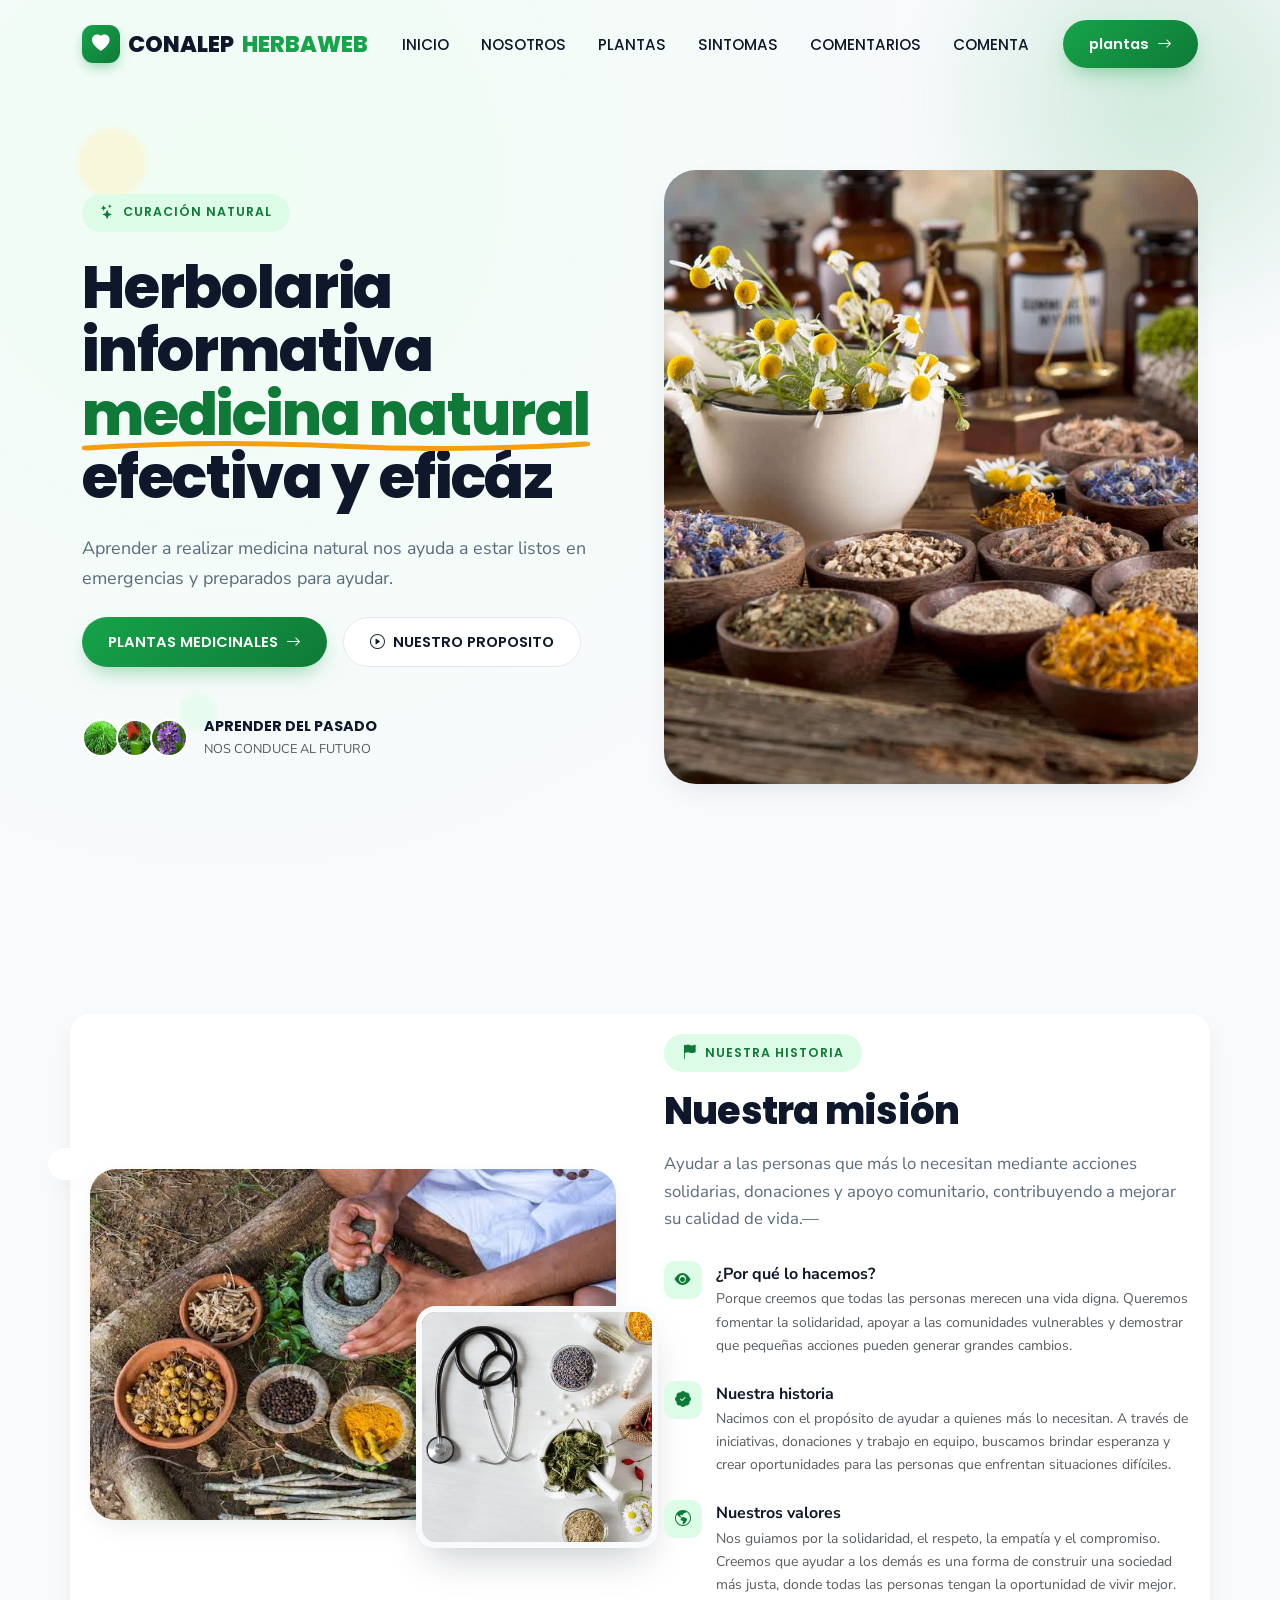
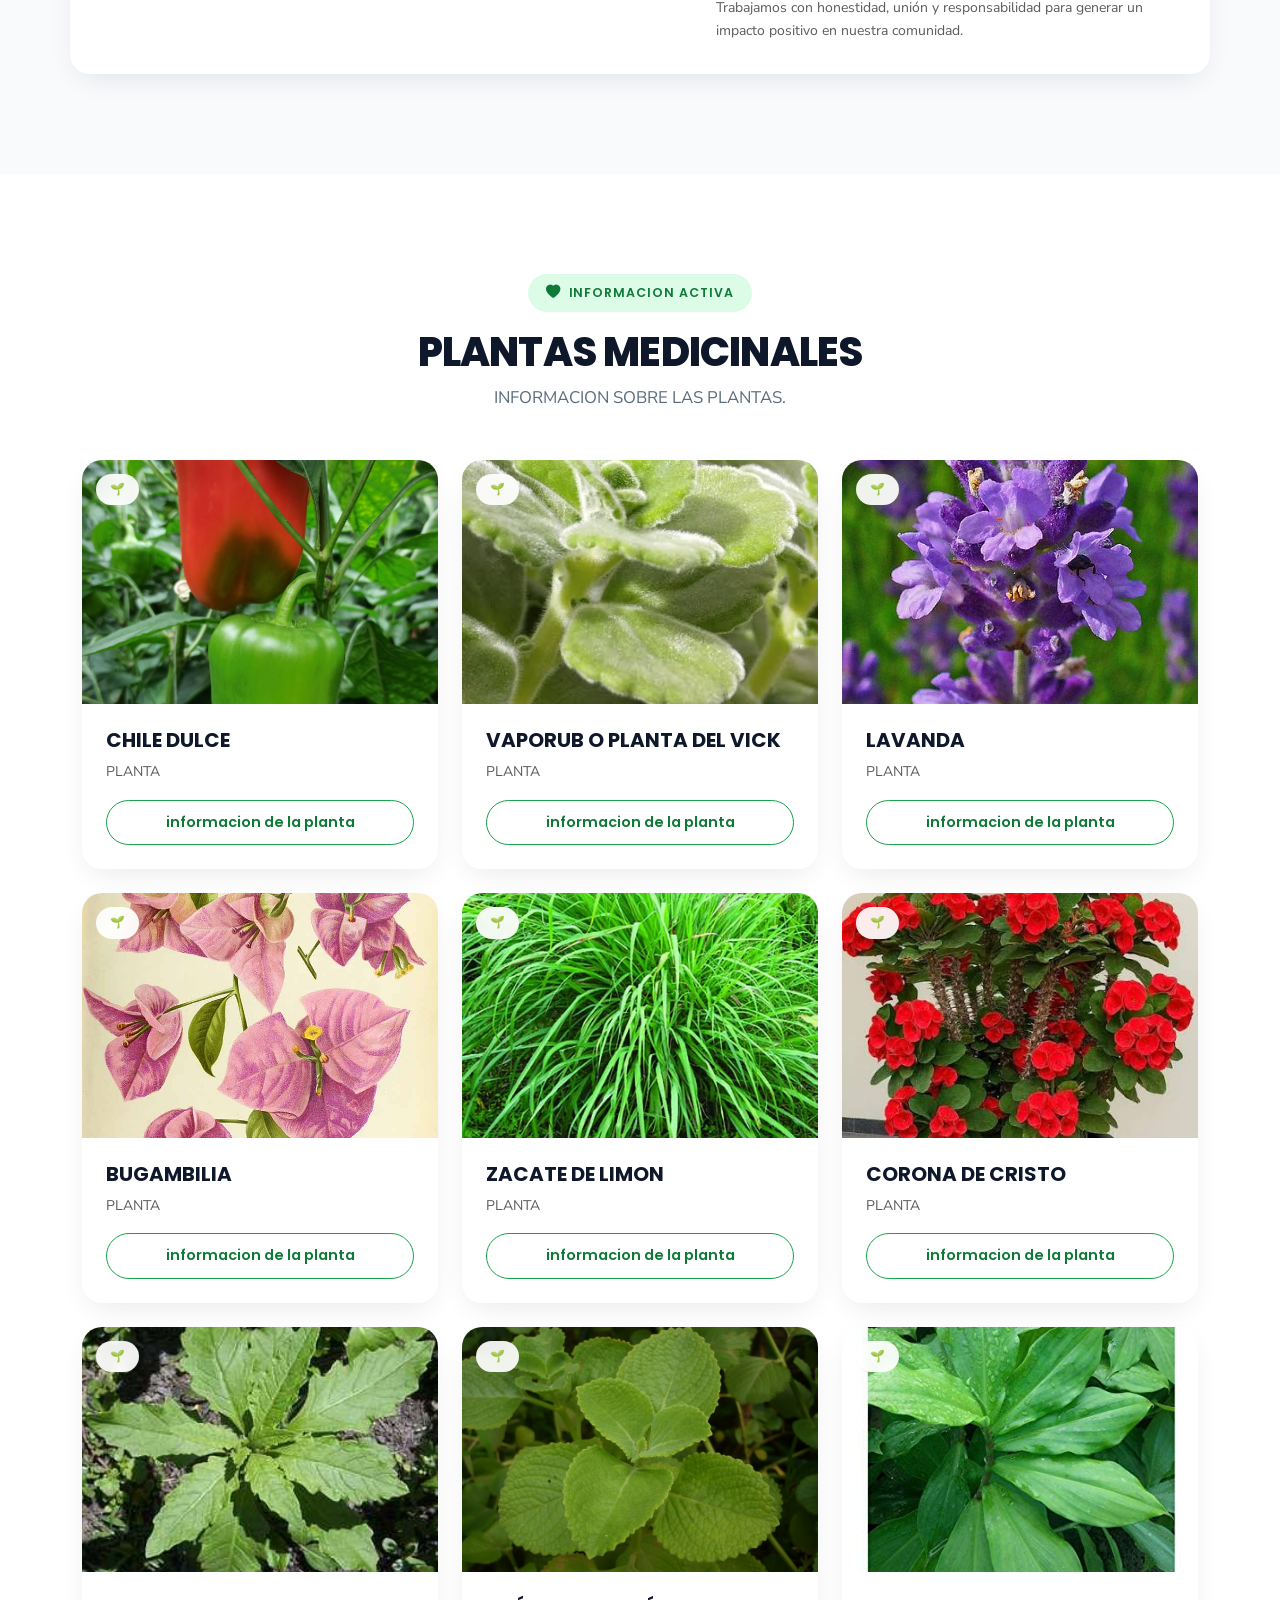
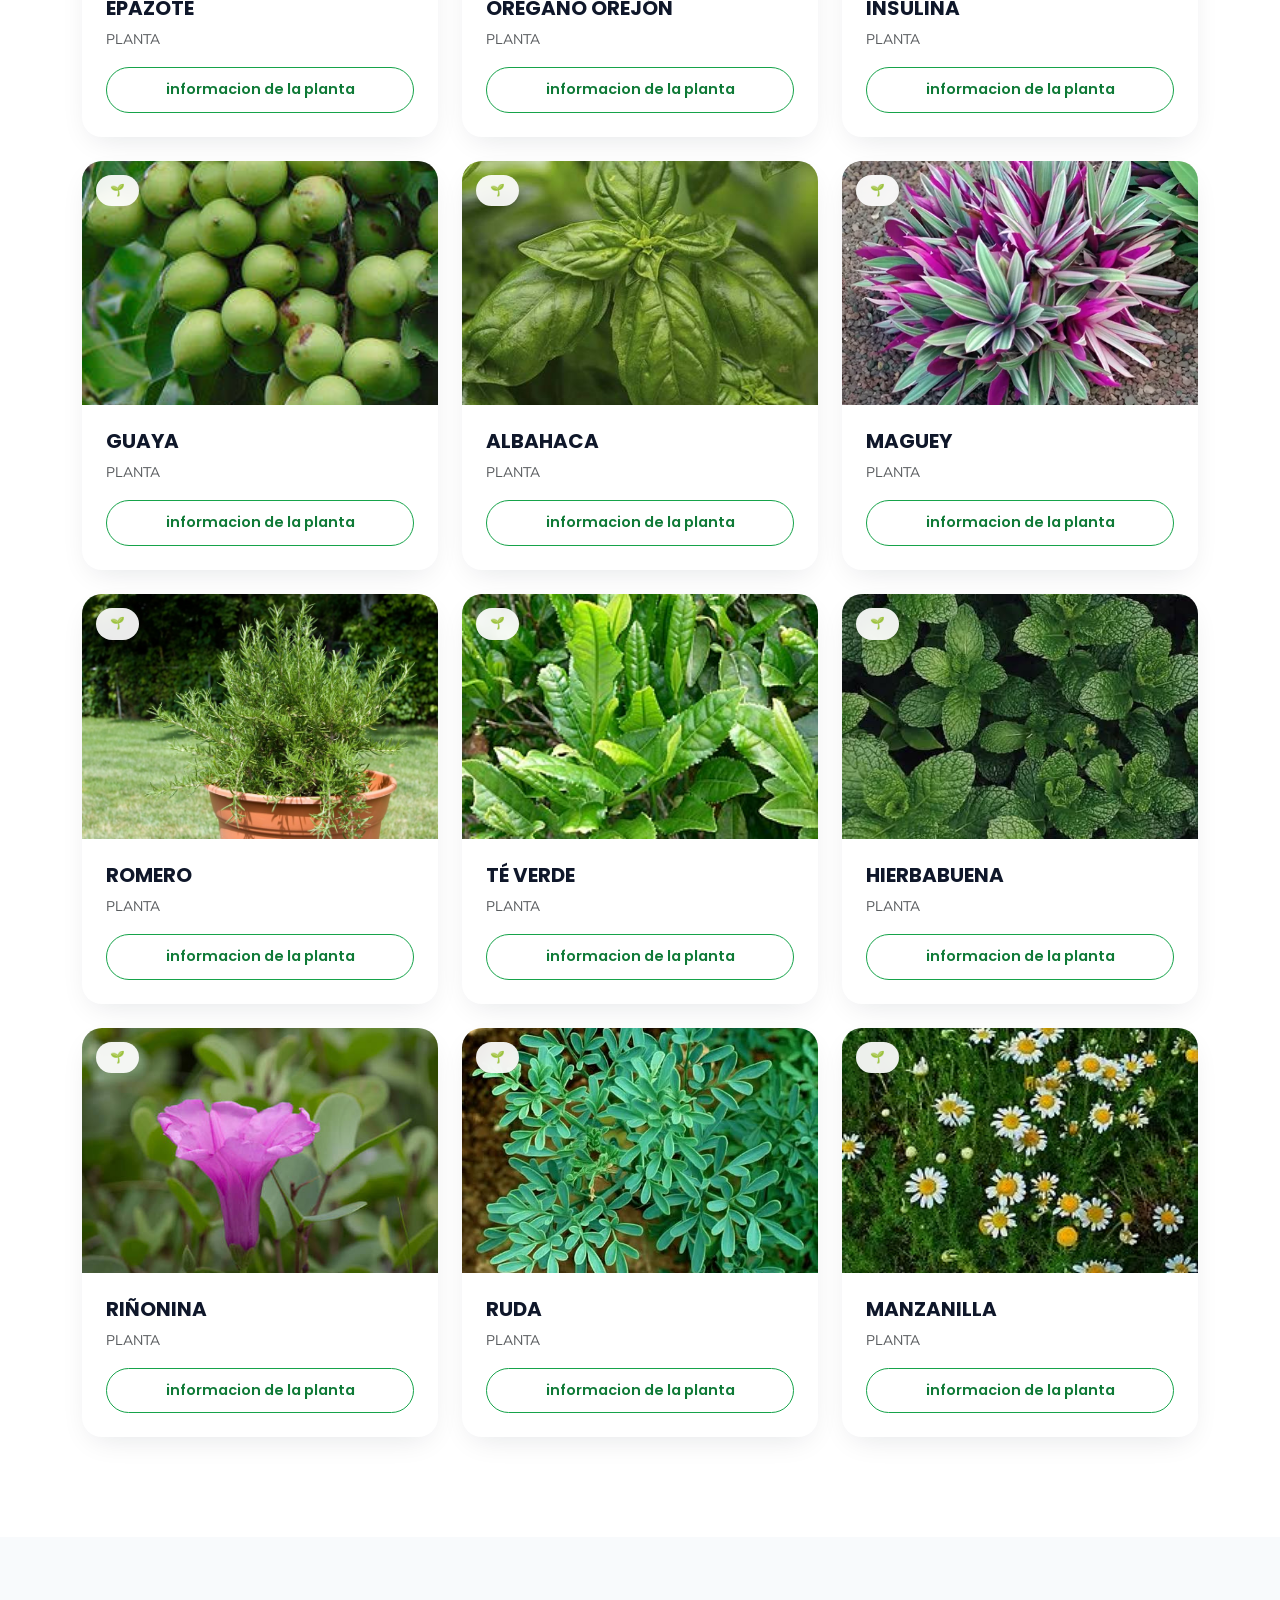
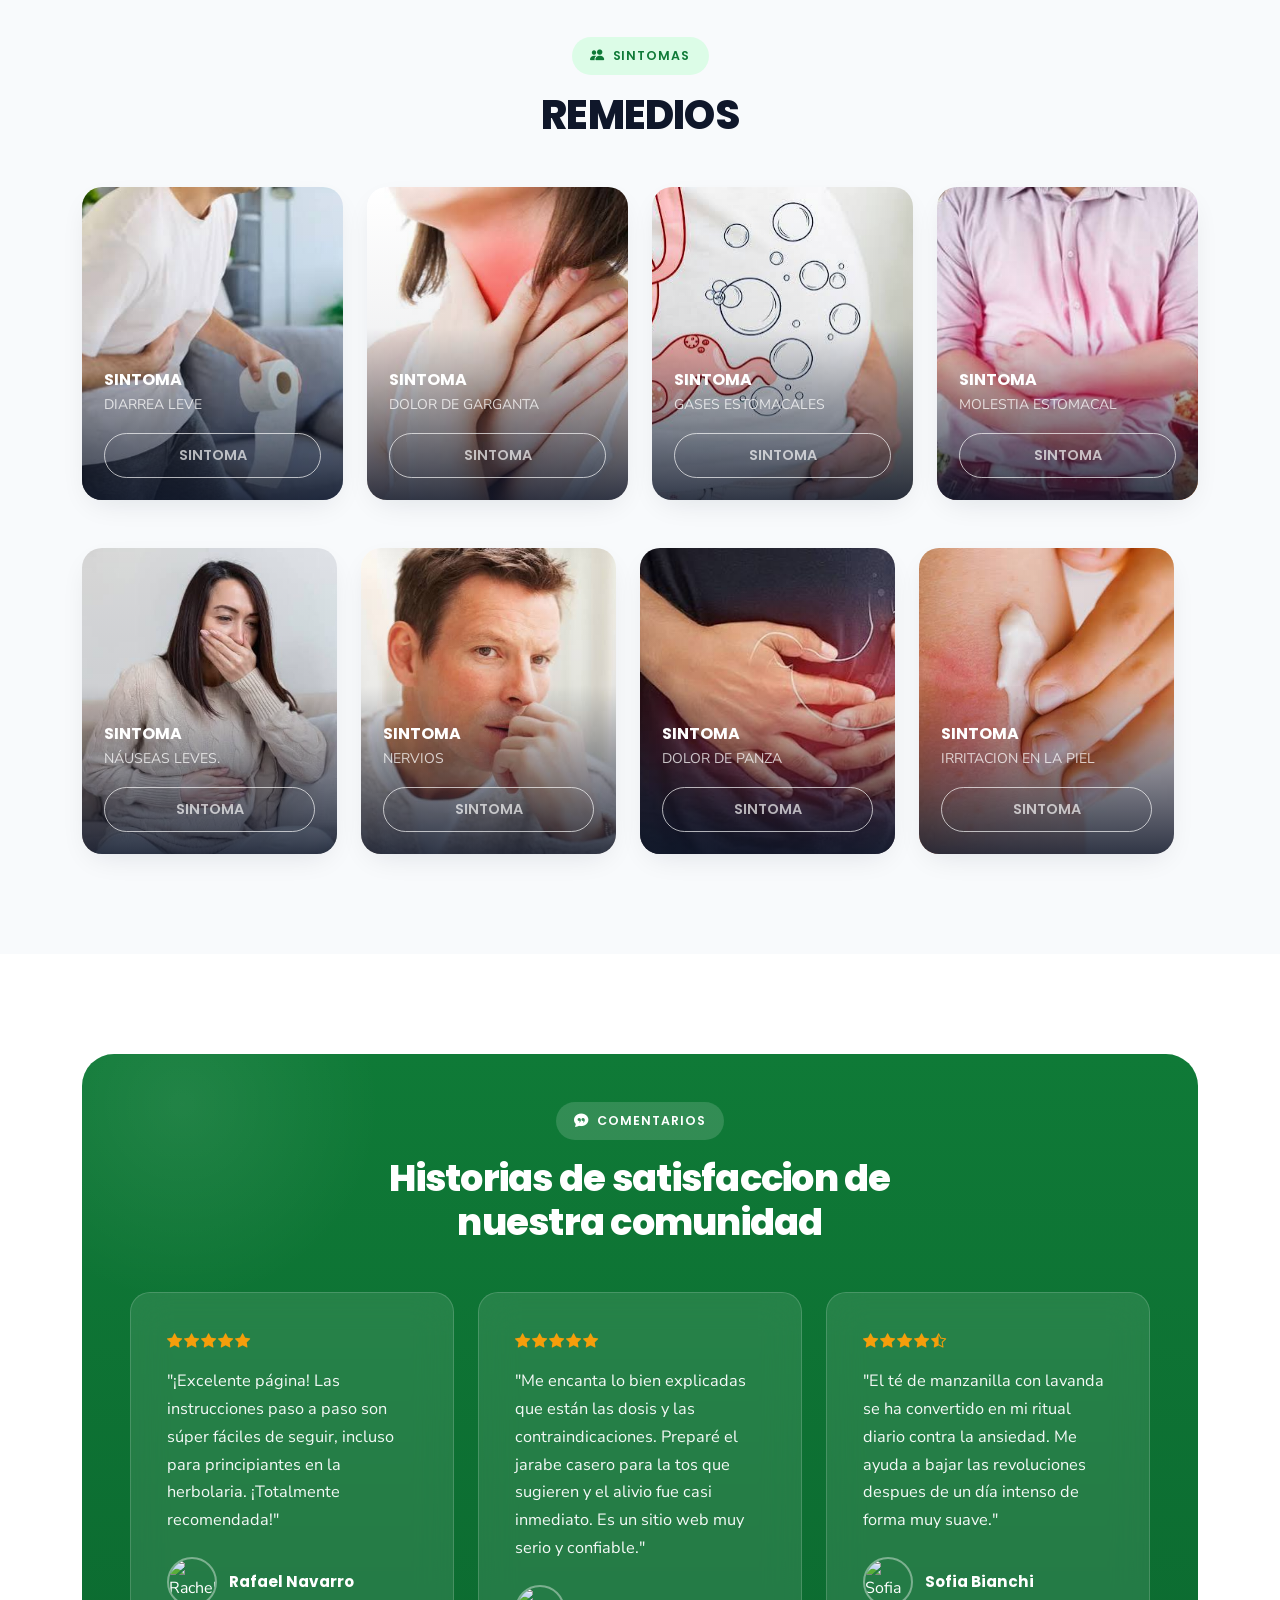
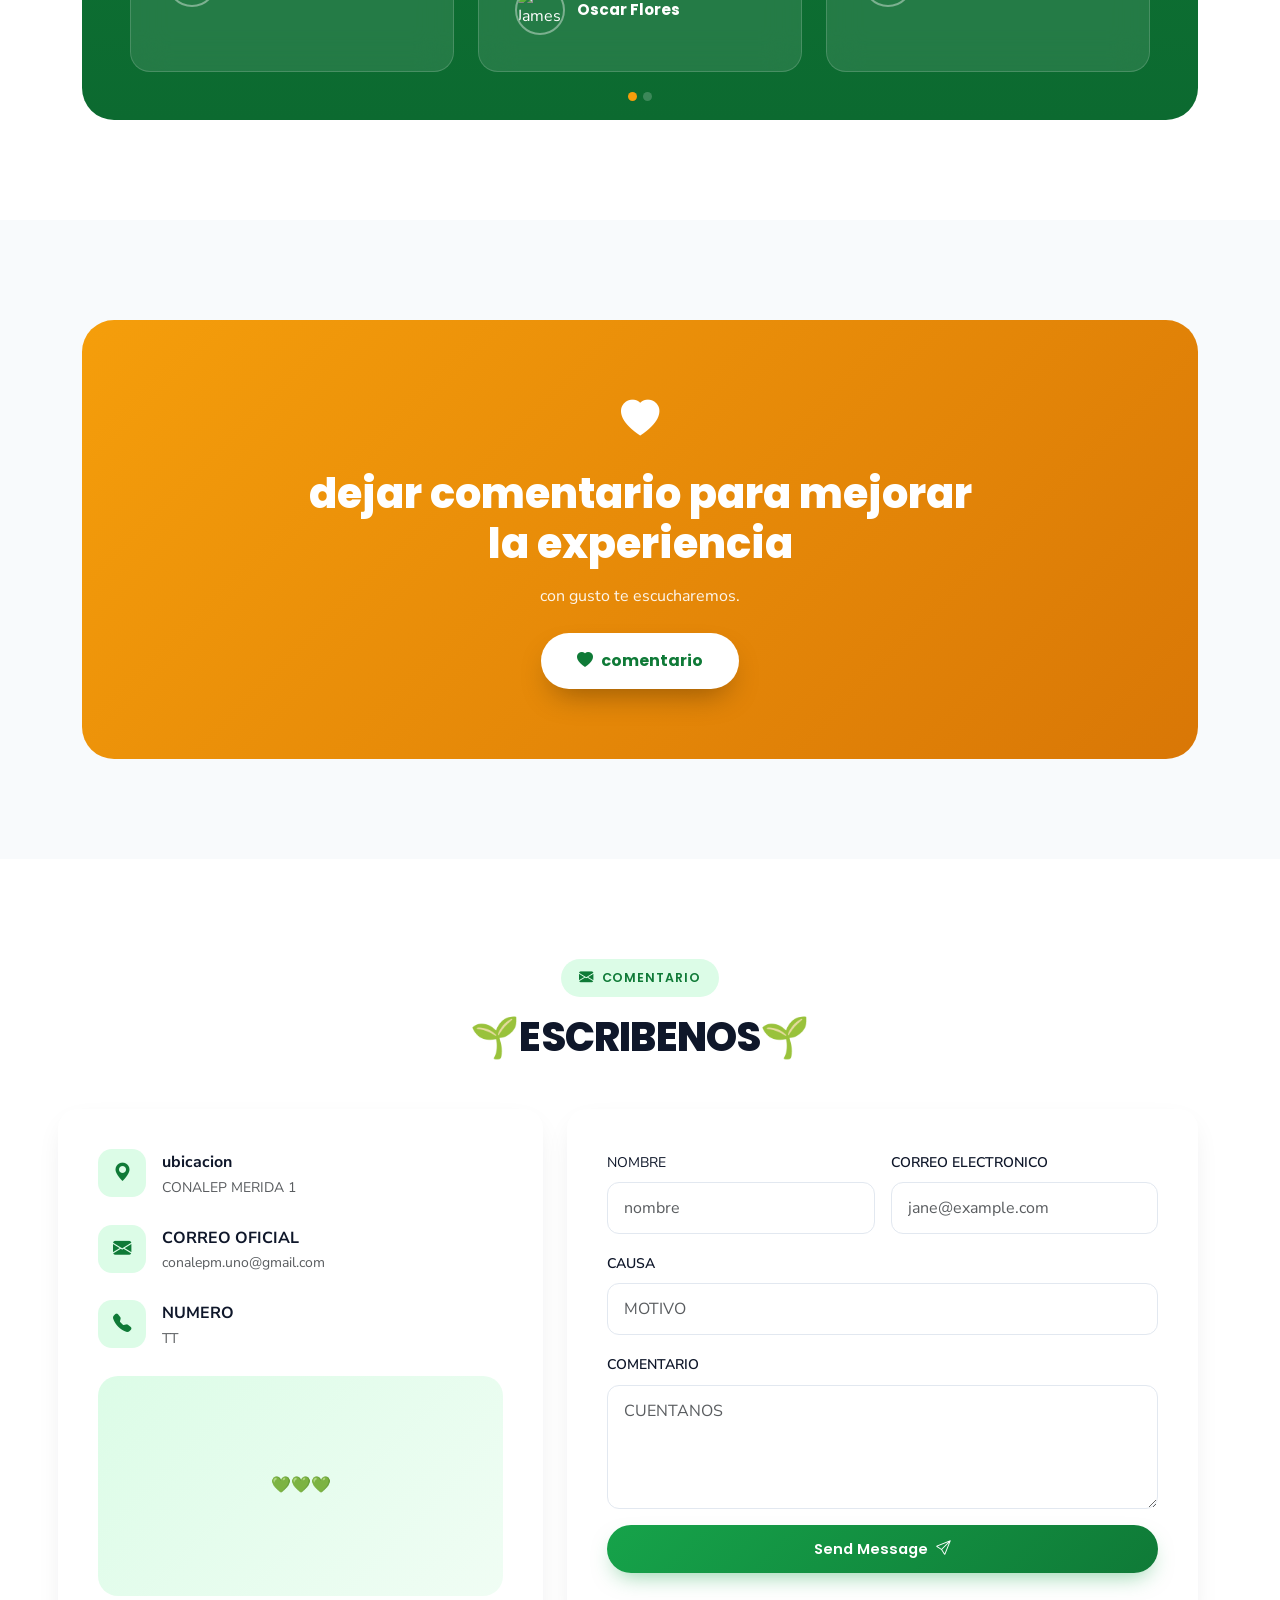
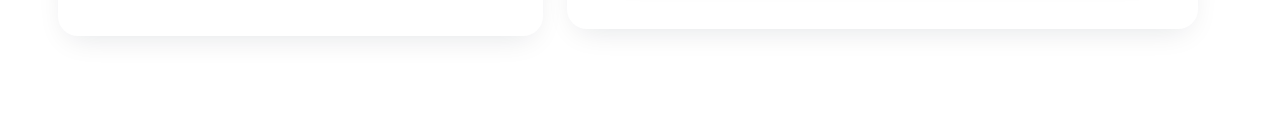
==== commit c08a3ade: "Update index.html" ====
--- a/index.html
+++ b/index.html
@@ -12,9 +12,9 @@
 <link rel="preconnect" href="https://fonts.gstatic.com" crossorigin>
 <link href="https://fonts.googleapis.com/css2?family=Poppins:wght@400;500;600;700;800&family=Nunito+Sans:wght@400;500;600;700&display=swap" rel="stylesheet">
 
-<!-- Bootstrap -->
+<!--  -->
 <link href="assets/styles/bootstrap.min.css" rel="stylesheet">
-<!-- Bootstrap Icons -->
+<!--  Icons -->
 <link rel="stylesheet" href="https://cdn.jsdelivr.net/npm/bootstrap-icons@1.11.3/font/bootstrap-icons.css">
 <!-- AOS -->
 <link href="https://unpkg.com/aos@2.3.1/dist/aos.css" rel="stylesheet">
@@ -71,7 +71,7 @@
     <div class="row align-items-center g-5">
       <div class="col-lg-6" data-aos="fade-right">
         <span class="eyebrow"><i class="bi bi-stars"></i>CURACIÓN NATURAL</span>
-        <h1 class="hero-title mt-4">herbolarea informativa <span class="accent-underline">medicina natural<svg viewBox="0 0 200 14" preserveAspectRatio="none"><path d="M2 10 Q 50 2 100 8 T 198 6" stroke="#F59E0B" stroke-width="5" fill="none" stroke-linecap="round"/></svg></span> efectiva y eficáz</h1>
+        <h1 class="hero-title mt-4">Herbolaria informativa <span class="accent-underline">medicina natural<svg viewBox="0 0 200 14" preserveAspectRatio="none"><path d="M2 10 Q 50 2 100 8 T 198 6" stroke="#F59E0B" stroke-width="5" fill="none" stroke-linecap="round"/></svg></span> efectiva y eficáz</h1>
         <p class="hero-lead mt-4">Aprender a realizar medicina natural nos ayuda a estar listos en emergencias y preparados para ayudar.</p>
         <div class="d-flex flex-wrap gap-3 mt-4">
           <a href="#causes" class="btn-hw-primary" id="heroDonateBtn">PLANTAS MEDICINALES <i class="bi bi-arrow-right"></i></a>
@@ -153,8 +153,8 @@
             <span class="cause-tag">🌱</span>
           </div>
           <div class="cause-body">
-            <h5 class="font-display fw-bold">PLANTA</h5>
-            <p class="text-muted small mb-0">CHILE DULCE.</p>
+            <h5 class="font-display fw-bold">CHILE DULCE</h5>
+            <p class="text-muted small mb-0">PLANTA</p>
             <!-- <div class="cause-progress-track"><div class="cause-progress-fill" data-progress="78"></div></div> -->
             <div class="cause-meta"><span class="raised"></span><span class="goal"></span></div>
             <button class="cause-donate" onclick="document.getElementById('modal-planta').style.display='flex'">informacion de la planta</button>
@@ -169,8 +169,8 @@
             <span class="cause-tag">🌱</span>
           </div>
           <div class="cause-body">
-            <h5 class="font-display fw-bold">PLANTA</h5>
-            <p class="text-muted small mb-0">VAPORUB O PLANTA DEL VICK.</p>
+            <h5 class="font-display fw-bold">VAPORUB O PLANTA DEL VICK</h5>
+            <p class="text-muted small mb-0">PLANTA</p>
             <!-- <div class="cause-progress-track"><div class="cause-progress-fill" data-progress="55"></div></div> -->
           <div class="cause-meta"><span class="raised"></span><span class="goal"></span></div>
              <button class="cause-donate" onclick="document.getElementById('modal-planta2').style.display='flex'">informacion de la planta</button>
@@ -185,8 +185,8 @@
             <span class="cause-tag">🌱</span>
           </div>
           <div class="cause-body">
-            <h5 class="font-display fw-bold">PLANTA</h5>
-            <p class="text-muted small mb-0">LAVANDA.</p>
+            <h5 class="font-display fw-bold">LAVANDA</h5>
+            <p class="text-muted small mb-0">PLANTA</p>
             <!-- <div class="cause-progress-track"><div class="cause-progress-fill" data-progress="92"></div></div> -->
             <div class="cause-meta"><span class="raised"></span><span class="goal"></span></div>
             <button class="cause-donate" onclick="document.getElementById('modal-planta3').style.display='flex'">informacion de la planta</button>
@@ -201,8 +201,8 @@
             <span class="cause-tag">🌱</span>
           </div>
           <div class="cause-body">
-            <h5 class="font-display fw-bold">PLANTA</h5>
-            <p class="text-muted small mb-0">BUGAMBILIA .</p>
+            <h5 class="font-display fw-bold">BUGAMBILIA</h5>
+            <p class="text-muted small mb-0">PLANTA</p>
             <!-- <div class="cause-progress-track"><div class="cause-progress-fill" data-progress="41"></div></div> -->
             <div class="cause-meta"><span class="raised"></span><span class="goal"></span></div>
             <button class="cause-donate" onclick="document.getElementById('modal-planta4').style.display='flex'">informacion de la planta</button>
@@ -217,8 +217,8 @@
             <span class="cause-tag">🌱</span>
           </div>
           <div class="cause-body">
-            <h5 class="font-display fw-bold">PLANTA</h5>
-            <p class="text-muted small mb-0">ZACATE DE LIMON.</p>
+            <h5 class="font-display fw-bold">ZACATE DE LIMON</h5>
+            <p class="text-muted small mb-0">PLANTA</p>
             <!-- <div class="cause-progress-track"><div class="cause-progress-fill" data-progress="66"></div></div> -->
              <div class="cause-meta"><span class="raised"></span><span class="goal"></span></div>
            <button class="cause-donate" onclick="document.getElementById('modal-planta5').style.display='flex'">informacion de la planta</button>
@@ -233,8 +233,8 @@
             <span class="cause-tag">🌱</span>
           </div>
           <div class="cause-body">
-            <h5 class="font-display fw-bold">PLANTA</h5>
-            <p class="text-muted small mb-0">CORONA DE CRISTO.</p>
+            <h5 class="font-display fw-bold">CORONA DE CRISTO</h5>
+            <p class="text-muted small mb-0">PLANTA</p>
             <!-- <div class="cause-progress-track"><div class="cause-progress-fill" data-progress="34"></div></div> -->
             <div class="cause-meta"><span class="raised"></span><span class="goal"></span></div>
            <button class="cause-donate" onclick="document.getElementById('modal-planta6').style.display='flex'">informacion de la planta</button>
@@ -249,8 +249,8 @@
             <span class="cause-tag">🌱</span>
           </div>
           <div class="cause-body">
-            <h5 class="font-display fw-bold">PLANTA</h5>
-            <p class="text-muted small mb-0">EPAZOTE.</p>
+            <h5 class="font-display fw-bold">EPAZOTE</h5>
+            <p class="text-muted small mb-0">PLANTA</p>
             <!-- <div class="cause-progress-track"><div class="cause-progress-fill" data-progress="78"></div></div> -->
             <div class="cause-meta"><span class="raised"></span><span class="goal"></span></div>
             <button class="cause-donate" onclick="document.getElementById('modal-planta7').style.display='flex'">informacion de la planta</button>
@@ -265,8 +265,8 @@
             <span class="cause-tag">🌱</span>
           </div>
           <div class="cause-body">
-            <h5 class="font-display fw-bold">PLANTA</h5>
-            <p class="text-muted small mb-0">ORÉGANO OREJÓN.</p>
+            <h5 class="font-display fw-bold">ORÉGANO OREJÓN</h5>
+            <p class="text-muted small mb-0">PLANTA</p>
             <!-- <div class="cause-progress-track"><div class="cause-progress-fill" data-progress="55"></div></div> -->
           <div class="cause-meta"><span class="raised"></span><span class="goal"></span></div>
              <button class="cause-donate" onclick="document.getElementById('modal-planta8').style.display='flex'">informacion de la planta</button>
@@ -281,8 +281,8 @@
             <span class="cause-tag">🌱</span>
           </div>
           <div class="cause-body">
-            <h5 class="font-display fw-bold">PLANTA</h5>
-            <p class="text-muted small mb-0">INSULINA.</p>
+            <h5 class="font-display fw-bold">INSULINA</h5>
+            <p class="text-muted small mb-0">PLANTA</p>
             <!-- <div class="cause-progress-track"><div class="cause-progress-fill" data-progress="92"></div></div> -->
             <div class="cause-meta"><span class="raised"></span><span class="goal"></span></div>
             <button class="cause-donate" onclick="document.getElementById('modal-planta9').style.display='flex'">informacion de la planta</button>
@@ -297,8 +297,8 @@
             <span class="cause-tag">🌱</span>
           </div>
           <div class="cause-body">
-            <h5 class="font-display fw-bold">PLANTA</h5>
-            <p class="text-muted small mb-0">GUAYA.</p>
+            <h5 class="font-display fw-bold">GUAYA</h5>
+            <p class="text-muted small mb-0">PLANTA</p>
             <!-- <div class="cause-progress-track"><div class="cause-progress-fill" data-progress="41"></div></div> -->
             <div class="cause-meta"><span class="raised"></span><span class="goal"></span></div>
             <button class="cause-donate" onclick="document.getElementById('modal-planta10').style.display='flex'">informacion de la planta</button>
@@ -313,8 +313,8 @@
             <span class="cause-tag">🌱</span>
           </div>
           <div class="cause-body">
-            <h5 class="font-display fw-bold">PLANTA</h5>
-            <p class="text-muted small mb-0">ALBAHACA.</p>
+            <h5 class="font-display fw-bold">ALBAHACA</h5>
+            <p class="text-muted small mb-0">PLANTA</p>
             <!-- <div class="cause-progress-track"><div class="cause-progress-fill" data-progress="66"></div></div> -->
              <div class="cause-meta"><span class="raised"></span><span class="goal"></span></div>
            <button class="cause-donate" onclick="document.getElementById('modal-planta11').style.display='flex'">informacion de la planta</button>
@@ -329,8 +329,8 @@
             <span class="cause-tag">🌱</span>
           </div>
           <div class="cause-body">
-            <h5 class="font-display fw-bold">PLANTA</h5>
-            <p class="text-muted small mb-0">MAGUEY.</p>
+            <h5 class="font-display fw-bold">MAGUEY</h5>
+            <p class="text-muted small mb-0">PLANTA</p>
             <!-- <div class="cause-progress-track"><div class="cause-progress-fill" data-progress="34"></div></div> -->
             <div class="cause-meta"><span class="raised"></span><span class="goal"></span></div>
            <button class="cause-donate" onclick="document.getElementById('modal-planta12').style.display='flex'">informacion de la planta</button>
@@ -345,8 +345,8 @@
             <span class="cause-tag">🌱</span>
           </div>
           <div class="cause-body">
-            <h5 class="font-display fw-bold">PLANTA</h5>
-            <p class="text-muted small mb-0">ROMERO.</p>
+            <h5 class="font-display fw-bold">ROMERO</h5>
+            <p class="text-muted small mb-0">PLANTA</p>
             <!-- <div class="cause-progress-track"><div class="cause-progress-fill" data-progress="78"></div></div> -->
             <div class="cause-meta"><span class="raised"></span><span class="goal"></span></div>
             <button class="cause-donate" onclick="document.getElementById('modal-planta13').style.display='flex'">informacion de la planta</button>
@@ -361,8 +361,8 @@
             <span class="cause-tag">🌱</span>
           </div>
           <div class="cause-body">
-            <h5 class="font-display fw-bold">PLANTA</h5>
-            <p class="text-muted small mb-0">TÉ VERDE.</p>
+            <h5 class="font-display fw-bold">TÉ VERDE</h5>
+            <p class="text-muted small mb-0">PLANTA</p>
             <!-- <div class="cause-progress-track"><div class="cause-progress-fill" data-progress="55"></div></div> -->
           <div class="cause-meta"><span class="raised"></span><span class="goal"></span></div>
              <button class="cause-donate" onclick="document.getElementById('modal-planta14').style.display='flex'">informacion de la planta</button>
@@ -377,8 +377,8 @@
             <span class="cause-tag">🌱</span>
           </div>
           <div class="cause-body">
-            <h5 class="font-display fw-bold">PLANTA</h5>
-            <p class="text-muted small mb-0">HIERBABUENA.</p>
+            <h5 class="font-display fw-bold">HIERBABUENA</h5>
+            <p class="text-muted small mb-0">PLANTA</p>
             <!-- <div class="cause-progress-track"><div class="cause-progress-fill" data-progress="92"></div></div> -->
             <div class="cause-meta"><span class="raised"></span><span class="goal"></span></div>
             <button class="cause-donate" onclick="document.getElementById('modal-planta15').style.display='flex'">informacion de la planta</button>
@@ -393,8 +393,8 @@
             <span class="cause-tag">🌱</span>
           </div>
           <div class="cause-body">
-            <h5 class="font-display fw-bold">PLANTA</h5>
-            <p class="text-muted small mb-0">RIÑONINA.</p>
+            <h5 class="font-display fw-bold">RIÑONINA</h5>
+            <p class="text-muted small mb-0">PLANTA</p>
             <!-- <div class="cause-progress-track"><div class="cause-progress-fill" data-progress="41"></div></div> -->
             <div class="cause-meta"><span class="raised"></span><span class="goal"></span></div>
             <button class="cause-donate" onclick="document.getElementById('modal-planta16').style.display='flex'">informacion de la planta</button>
@@ -409,8 +409,8 @@
             <span class="cause-tag">🌱</span>
           </div>
           <div class="cause-body">
-            <h5 class="font-display fw-bold">PLANTA</h5>
-            <p class="text-muted small mb-0">RUDA.</p>
+            <h5 class="font-display fw-bold">RUDA</h5>
+            <p class="text-muted small mb-0">PLANTA</p>
             <!-- <div class="cause-progress-track"><div class="cause-progress-fill" data-progress="66"></div></div> -->
              <div class="cause-meta"><span class="raised"></span><span class="goal"></span></div>
            <button class="cause-donate" onclick="document.getElementById('modal-planta17').style.display='flex'">informacion de la planta</button>
@@ -425,8 +425,8 @@
             <span class="cause-tag">🌱</span>
           </div>
           <div class="cause-body">
-            <h5 class="font-display fw-bold">PLANTA</h5>
-            <p class="text-muted small mb-0">MANZANILLA.</p>
+            <h5 class="font-display fw-bold">MANZANILLA</h5>
+            <p class="text-muted small mb-0">PLANTA</p>
             <!-- <div class="cause-progress-track"><div class="cause-progress-fill" data-progress="34"></div></div> -->
             <div class="cause-meta"><span class="raised"></span><span class="goal"></span></div>
            <button class="cause-donate" onclick="document.getElementById('modal-planta18').style.display='flex'">informacion de la planta</button>
@@ -771,7 +771,7 @@
 <p><b>DOSIS:</b> Fruto seco y triturado ½ de chile .</p>
 <p><b>INNTERACCIONES:</b> Puede tener interacciones con los fármacos vilamina c .</p>
 <p><b>RECETA:</b> Lavar el chile dulce, retirar el tallo y las semillas, cortarlo y ponerlo a secar dentro de tres a cuatro semanas para deshidratarse tónico o jarabe natural. ½ chile dulce, sin semillas, picado ya triturado(seco) 1 trozo de jengibre fresco 2 cm, rebanado. El jugo y ralladura de un limón.2 tazas de agua. 2-3 cucharadas de miel natural (por gusto) hervir y cocinar a fuego lento. .</p>
-<p><b>UBICACION:</b> Se cultiva en huertos y parcelas de regiones cálidas necesitan luz solar, nativa de regiones tropicales y subtropicales de las Américas. Originalmente desde el sur de Estados Unidos hasta el norte de Sudamérica México Yucatán, campeche sureste de México Yucatán. .</p>
+<p><b>UBICACIÓN:</b> Se cultiva en huertos y parcelas de regiones cálidas necesitan luz solar, nativa de regiones tropicales y subtropicales de las Américas. Originalmente desde el sur de Estados Unidos hasta el norte de Sudamérica México Yucatán, campeche sureste de México Yucatán. .</p>
 <p><b>ALERTA:</b> Lavar antes de consumir o puede ocasionar molestias digestivas o reacciones alérgicas..</p>
     
     <button onclick="document.getElementById('modal-planta').style.display='none'" style="background:green; color:white; border:none; padding:10px 20px; border-radius:8px; margin-top:10px;">Cerrar</button>
@@ -790,7 +790,7 @@
 <p><b>DOSIS:</b> Cada 4 horas .</p>
 <p><b>INTERACCIONES:</b> Puede interactuar con los fármacos y tiene un intenso aroma mentolado mentol, hipoglicemiantes .</p>
 <p><b>RECETA:</b> Maceración de las hojas.Se coloca las plantas, limpias y triturarlas en un frasco de vidrio limpio y seco. Cubre completamente las tres o cuatro horas y que no queden expuestas al aire. Método rápido (baño maría calienta el agua y ponlo en fuego lento o se puede dejar macerar de 3 a 4 semanas en un lugar obscuro). Vierte el aceite filtrado en un recipiente- poner vaselina y dejar hervir de 10-15 min .</p>
-<p><b>UBICACION:</b> Se cultiva en patios y jardines de la ciudad de Mérida, Mérida Yucatán, etc. .</p>
+<p><b>UBICACIÓN:</b> Se cultiva en patios y jardines de la ciudad de Mérida, Mérida Yucatán, etc. .</p>
 <p><b>ALERTA:</b> No ingerir, ni aplicar extractos concentrados  .</p>
 
     <button onclick="document.getElementById('modal-planta2').style.display='none'" style="background:green; color:white; border:none; padding:10px 20px; border-radius:8px; margin-top:10px;">Cerrar</button>
@@ -809,7 +809,7 @@
 <p><b>DOSIS:</b> La dosis también depende de la edad y el motivo de uso.</p>
 <p><b>INTERACCIONES:</b> Puede provocar alergias molestias digestivas somnolencias si el consumo es diario o no haber seguido sus indicaciones de consumo. </p>
 <p><b>RECETA:</b> Calienta el agua hasta justo antes de que hierva, añade una porción moderada de hojas y tres cucharadas de flores de lavanda. </p>
-<p><b>UBICACION:</b> Región del mediterráneo (sur de Europa y norte de África).  </p>
+<p><b>UBICACIÓN:</b> Región del mediterráneo (sur de Europa y norte de África).  </p>
 <p><b>ALERTA:</b> Cierre temporal del campo de lavanda manzanares cosecha de montaña en Arteaga, Coahuila</p>
     
     <button onclick="document.getElementById('modal-planta3').style.display='none'" style="background:green; color:white; border:none; padding:10px 20px; border-radius:8px; margin-top:10px;">Cerrar</button>
@@ -828,7 +828,7 @@
 <p><b>DOSIS:</b> Una a dos tazas de infusión,25 0-500 ml después de una comida.</p>
 <p><b>INTERACCIONES:</b> Puede potenciar los efectos de los anticoagulantes y antiagregantes plaquetarios (aspirina y Warfarina).</p>
 <p><b>RECETA:</b> Infusiona una cucharada de flores y hojas secas en una taza de agua caliente, tapar y esperar 10 minutos y posteriormente colar para luego tomar una o dos veces al día </p>
-<p><b>UBICACION:</b> Esta planta se encuentra en zonas cálidas y soleadas en jardines, patios o macetas se adaptan bien a climas tropicales y subtropicales </p>
+<p><b>UBICACIÓN:</b> Esta planta se encuentra en zonas cálidas y soleadas en jardines, patios o macetas se adaptan bien a climas tropicales y subtropicales </p>
 <p><b>ALERTA:</b> Puede causar alergias en piel sensible y no se puede consumir en exceso y evitar tomar en embarazo y lactancia sin supervisión médica. </p>
     
     <button onclick="document.getElementById('modal-planta4').style.display='none'" style="background:green; color:white; border:none; padding:10px 20px; border-radius:8px; margin-top:10px;">Cerrar</button>
@@ -847,7 +847,7 @@
 <p><b>DOSIS:</b> De una a dos tazas de infusión 250500 ml aproximadamente al día, después de las comidas.</p>
 <p><b>INTERACCIONES:</b> Puede aumentar el efecto de sedantes y medicamentos para la presión arterial y también puede disminuir la adsorción de algunos medicamentos por su efecto en la motilidad intestinal.</p>
 <p><b>RECETA:</b> Infusiona de una a dos cucharadas de hojas frescas o secas en una taza con agua caliente Tapar y dejar reposar 10 minutos y posteriormente colar y tomar de una a tres veces al día </p>
-<p><b>UBICACION:</b> Se encuentra en climas cálidos y húmedos en jardines huertos o macetas donde necesitan buena luz solar y riego moderado </p>
+<p><b>UBICACIÓN:</b> Se encuentra en climas cálidos y húmedos en jardines huertos o macetas donde necesitan buena luz solar y riego moderado </p>
 <p><b>ALERTA:</b> Puede causar irritación gástrica en personas sensibles y no se puede consumir en exceso y sobre todo evitar durante el embarazo y la lactancia sin supervisión medica </p>
     
     <button onclick="document.getElementById('modal-planta5').style.display='none'" style="background:green; color:white; border:none; padding:10px 20px; border-radius:8px; margin-top:10px;">Cerrar</button>
@@ -866,7 +866,7 @@
 <p><b>DOSIS:</b> La dosis es sumamente estricta sobre su uso externo de micro dosis, prohibido el consumo masivo u oral. </p>
 <p><b>INTERACCIONES:</b> Es un laxante sintético, diuréticos de asa, glucósidos cardíacos y fármacos hepáticos. </p>
 <p><b>RECETA:</b> Punturar el talco y extraer una gota de latex blanco fresca y aplicar exactamente sobre la verruga con un hisopo y evitar no tocar la piel sana. </p>
-<p><b>UBICACION:</b> Esta se ubica en península de Yucatán Enel sureste mexicano y en climas tropicales. </p>
+<p><b>UBICACIÓN:</b> Esta se ubica en península de Yucatán Enel sureste mexicano y en climas tropicales. </p>
 <p><b>ALERTA:</b> El latex altamente toxico y puede causar gastroenteritis severa, úlceras digestiva y ceguera por contacto ocular. </p>
     
     <button onclick="document.getElementById('modal-planta6').style.display='none'" style="background:green; color:white; border:none; padding:10px 20px; border-radius:8px; margin-top:10px;">Cerrar</button>
@@ -885,7 +885,7 @@
 <p><b>DOSIS:</b> Como máximo tres a cinco hojas en infusión por litro de agua no excederse de tres días seguidos </p>
 <p><b>INTERACCIONES:</b> Antiparasitarios químicos (mebendazol/albendaza) anticuagulantes y metaboliza dos en citocromo p450 </p>
 <p><b>RECETA:</b> Hervir de tres a cinco hojas frescas en un litro de agua durante 5 minutos posteriormente colar y tomar una taza pequeña durante ayunas durante 3 días como maximo</p>
-<p><b>UBICACION:</b> Abundante en todo México y la península de Yucatán puede encontrarse en patios y campos.</p>
+<p><b>UBICACIÓN:</b> Abundante en todo México y la península de Yucatán puede encontrarse en patios y campos.</p>
 <p><b>ALERTA:</b> Rico en arsarido (neurotóxico) Contraindicado en el embarazo (abortivo) en la lactancia y en menores de 3 años. </p>
     
     <button onclick="document.getElementById('modal-planta7').style.display='none'" style="background:green; color:white; border:none; padding:10px 20px; border-radius:8px; margin-top:10px;">Cerrar</button>
@@ -907,7 +907,7 @@
     <p><b>DOSIS:</b> Una hoja grande fresca (o dos si son pequeñas) y solo debes hervir el agua, apagar el fuego, agregar la hoja limpia y dejar reposar tapado durante 5 a 10 min antes de tomarlo </p>
     <p><b>INTERACCIONES:</b> El uso excesivo del orégano orejón puede potenciar o bloquear efectos de medicamentos (anticoagulantes antidiabéticos o insulina y sedantes y ansiolíticos)</p>
     <p><b>RECETA:</b> 1. Hervir el agua: Coloca la taza de agua en un recipiente y caliéntala hasta que empiece a hervir. 2. Agregar las hojas: Apaga el fuego inmediatamente e introduce las hojas de orégano orejón. 3. Macerar tapado: Tapa la taza de inmediato con un plato de cerámica o una tapa metálica. Deja reposar de 5 a 10 minutos. (Nota: Es crucial mantenerlo tapado para evitar que los compuestos volátiles como el carvacrol y el timol se escapen con el vapor). 4. Colar y servir: Retira las hojas pasando el líquido por un colador. Agrega la miel si buscas calmar la tos. 5. Consumo: Bebe la infusión tibia. Se recomienda tomar un máximo de 2 tazas al día. </p>
-    <p><b>UBICACION:</b> En Yucatán, su ubicación principal se encuentra ex situ, específicamente en los huertos familiares, solares mayas, jardines urbanos y traspatios de las casas de los pueblos y ciudades (como Mérida). </p>
+    <p><b>UBICACIÓN:</b> En Yucatán, su ubicación principal se encuentra ex situ, específicamente en los huertos familiares, solares mayas, jardines urbanos y traspatios de las casas de los pueblos y ciudades (como Mérida). </p>
     <p><b>ALERTA:</b> Contraindicaciones: No se recomienda su consumo regular o concentrado en mujeres embarazadas, en periodo de lactancia ni en niños pequeños sin previa autorización médica.</p>
 
     <button onclick="document.getElementById('modal-planta8').style.display='none'"
@@ -927,7 +927,7 @@
 <p><b>DOSIS:</b> 2 hojas de insulina como máximo</p>
 <p><b>INTERACCIONES:</b> Puede tener efectos secundarios sobre el consumo inadecuado puede provocar una hipoglucemia o incluso puede interferir con los de un medicamento. </p>
 <p><b>RECETA:</b>  Hojas: 1 a 2 hojas medianas (frescas o secas).  • Agua: 250 ml  Modo de Preparación: 1. Lavar: Limpie minuciosamente las hojas frescas bajo el chorro de agua corriente para eliminar cualquier residuo mecánico. 2. Hervir: Coloque los 250 ml de agua en una olla pequeña y llévela al fuego hasta que alcance el punto de ebullición. 3. Infundir: En cuanto el agua comience a hervir, apague el fuego. Añada las hojas inmediatamente al agua caliente y tape el recipiente para evitar la evaporación de los compuestos volátiles. 4. Reposar: Deje reposar la mezcla tapada durante un periodo de 5 a 10 minutos. 5. Colar y consumir: Pase la infusión por un colador para separar los fragmentos de una hoja y sírvala caliente o tibia.</p>
-<p><b>UBICACION:</b> En al estado de Yucatán esta planta se encuentra y se cultiva principalm ente en el oeste y el noroeste del estado. </p>
+<p><b>UBICACIÓN:</b> En al estado de Yucatán esta planta se encuentra y se cultiva principalm ente en el oeste y el noroeste del estado. </p>
 <p><b>ALERTA:</b> El exceso de consumir esta planta puede causar una hipoglucemia grave y también daños prolongados como malestar estomacal, diarrea, deshidratación. </p>
     
     <button onclick="document.getElementById('modal-planta9').style.display='none'" style="background:green; color:white; border:none; padding:10px 20px; border-radius:8px; margin-top:10px;">Cerrar</button>
@@ -946,7 +946,7 @@
 <p><b>DOSIS:</b>Uso de consumo fresco y moderado de 5 a 10 piezas de fruta al día un consumo inadecuado puede desencadenar evacuaciones liquidas debido a sus propiedades laxantes  </p>
 <p><b>INTERACCIONES:</b>Evitar consumir guaya cuando usas fármacos como antidiabéticos orales: debido a que su fibra ayuda a regular los niveles de glucosa, su uso simultaneo con metformina o insulina requiere monitoreo para evitar episodios de hipoglucemia leve  </p>
 <p><b>RECETA:</b>Preparación  1-lave perfectamente la cascara exterior de las huayas  2-retire la cáscara dura presionando el centro del fruto con los dedos  3-coloque las pulpas con todo y semilla en una jarra con un litro de agua  4- con ayuda de una cuchara grande o machaca y libera la pulpa jugosa de color naranja sin romper la semilla  5- agregue el endulzante al gusto y mezcle bien  6- sirva bien frio con hielos  NOTA: retire las semillas o cuide de no ingerirlas</p>
-<p><b>UBICACION:</b> Se encuentra en zonas urbanas y domesticas </p>
+<p><b>UBICACIÓN:</b> Se encuentra en zonas urbanas y domesticas </p>
 <p><b>ALERTA:</b>Puedes tener un riesgo de asfixia (atragantamiento) sobre todos los niños ya que la semilla es resbaladiza y grande como también toxica cruda para ingerirla </p>
     
     <button onclick="document.getElementById('modal-planta10').style.display='none'" style="background:green; color:white; border:none; padding:10px 20px; border-radius:8px; margin-top:10px;">Cerrar</button>
@@ -965,7 +965,7 @@
 <p><b>DOSIS:</b> Se puede ingerir de 3 a 5 hojas median as por cada taza de agua.</p>
 <p><b>INTERACCIONES:</b> Debido a sus compuestos activos, las albahaca puede alterar el mecanismo de ciertos medicamentos.</p>
 <p><b>RECETA:</b> Ingredientes: • 4 hojas frescas de albahaca de monte (X' kakaltuum) bien lavadas. • 250 ml de agua purificada. Preparación: 1. Lleva el agua a punto de ebullición en un recipiente limpio. 2. En cuanto empiece a hervir, apaga el fuego inmediatamente. 3. Añade las hojas de albahaca al agua caliente, tapa el recipiente y deja reposar (infundir) durante 5 a 7 minutos para evitar que se evaporen los aceites esenciales aromáticos. 4. Cuela el líquido y bébelo tibio después de comer. </p>
-<p><b>UBICACION:</b> Se puede encontrar común mente en montes silvestres y en terrenos baldíos.</p>
+<p><b>UBICACIÓN:</b> Se puede encontrar común mente en montes silvestres y en terrenos baldíos.</p>
 <p><b>ALERTA:</b>Es toxico el aceite esencial contiene puro estragol y en altas concentraciones puede ser hepatotóxico o carcinógeno en dosis concentradas a largo plazo </p>
     
     <button onclick="document.getElementById('modal-planta11').style.display='none'" style="background:green; color:white; border:none; padding:10px 20px; border-radius:8px; margin-top:10px;">Cerrar</button>
@@ -984,7 +984,7 @@
 <p><b>DOSIS:</b> Uso tópico (externo) una a dos hojas frescas   Uso interno(infusión) como máximo una hoja y mediana no se recomienda consumir por mas 3 a 5 días seguidos sin supervisión </p>
 <p><b>INTERACCIONES:</b> El uso constante de la infusión junto a fármacos como ibuprofeno o la aspirina puede potenciar el riesgo de irritación de la mucosa gástrica. </p>
 <p><b>RECETA:</b> Esta preparación se utiliza habitual mente en la medicina popular yucateca  1-ingredientes: una hoja fresca de maguey morado y una taza de 250 ml de agua limpia y miel de abeja melipona.  2-lavado: lave minuciosamente la hoja bajo el chorro de agua para remover tierra o restos de savia externa. 3-ebullición: ponga a calentar el agua, justo en el momento en que comience a hervir agregue la hoja cortada en trozos medianos. 4-reposo: deje hervir por un lapso de 3 a 5 min y apague el fuego, tape el recipiente y permita que repose por 5 minutos mas 5-filtrado: cuele el líquido(notará un ligero tono rosado o morado tenue) beba tibia endulzado moderadamente con miel  </p>
-<p><b>UBICACION:</b>Ambas variedades se encuentra n de manera masiva en las siguientes áreas de la península de Mérida Yucatán</p>
+<p><b>UBICACIÓN:</b>Ambas variedades se encuentra n de manera masiva en las siguientes áreas de la península de Mérida Yucatán</p>
 <p><b>ALERTA:</b> La toxicidad de la savia fresca ya que contiene cristales de oxalato de calcio y el contacto directo con la piel puede ocasionar dermatitis o ardor severo.</p>
     
     <button onclick="document.getElementById('modal-planta12').style.display='none'" style="background:green; color:white; border:none; padding:10px 20px; border-radius:8px; margin-top:10px;">Cerrar</button>
@@ -1003,7 +1003,7 @@
 <p><b>DOSIS:</b> El uso de infusión es entre 2 a 4 gramos de hojas secas disueltas en 150 ml de agua hirviendo tomar asta 3 veces al día</p>
 <p><b>INTERACCIONES:</b>El consumo de romero en dosis terapéuticas puede interactuar con los siguientes fármacos (medicamentos anticoagulantes, diuréticos, medicamentos para la diabetes) </p>
 <p><b>RECETA:</b> Ingredientes  1-cucharadita (prox 2-3g) de hojas seca de romero  1 taza de agua purificada de 250ml Procedimiento: 1-hierve la taza de agua  2-una vez que comience a hervir, apaga el fuego inmediatamente  3-agrega las hojas de romero al agua caliente y tapa el recipiente. 4—deja reposar al vapor durante 8-10min para evitar que se evapore sus aceites esenciales  5- cuela la infusión y tómala tibia</p>
-<p><b>UBICACION:</b>Al no ser romero que no crece de forma silvestre ni masiva en la selva yucateca se localiza principal mente bajo cultivo controlado. </p>
+<p><b>UBICACIÓN:</b>Al no ser romero que no crece de forma silvestre ni masiva en la selva yucateca se localiza principal mente bajo cultivo controlado. </p>
 <p><b>ALERTA:</b>Evitar cuando estas en embarazo ya que esta contraindica do por via interna debido a que puede ejercer un efecto emenagogo (estimulante del flujo uterino) e inducir a un aborto </p>
     
     <button onclick="document.getElementById('modal-planta13').style.display='none'" style="background:green; color:white; border:none; padding:10px 20px; border-radius:8px; margin-top:10px;">Cerrar</button>
@@ -1022,7 +1022,7 @@
 <p><b>DOSIS:</b>Según los criterios de uso en infusión entre 1.8 a 2g de hojas sueltas por cada 100 a 150 ml de agua, consumidos de 3 a 5 veces al día. En polvo o extracto seco 390 mg administrados tres veces al día</p>
 <p><b>INTERACCIONES:</b> El té verde presenta interacciones clínicas con diversos medicamentos debido a su contenido de cafeína (anticoagulantes, inhibidoras de la MAO antidepresivos, medicamentos para la presión, suplementos de hierro) </p>
 <p><b>RECETA:</b> Receta para su Preparación Correcta Para maximizar las catequinas sin liberar un exceso de taninos amargos: 1. Calienta 150 ml de agua purificada hasta alcanzar entre 80 °C y 85 °C (apaga el fuego justo antes de que rompa a hervir). 2. Agrega 2 gramos (aproximadamente una cucharadita) de hojas secas de Camellia sinensis a un infusor. 3. Vierte el agua caliente sobre las hojas. 4. Deja reposar tapado estrictamente entre 2 y 3 minutos (el reposo prolongado de 8-10 minutos extrae más polifenoles, pero genera un sabor sumamente amargo y astringente). 5. Retira las hojas y consume de inmediato. </p>
-<p><b>UBICACION:</b>No existen cultivos comercial es en el estado de Yucatán.</p>
+<p><b>UBICACIÓN:</b>No existen cultivos comercial es en el estado de Yucatán.</p>
 <p><b>ALERTA:</b> El consumo en exceso desmedido puede causar toxicidad hepática, alteraciones cardiacas y nerviosas, anemia.</p>
     
     <button onclick="document.getElementById('modal-planta14').style.display='none'" style="background:green; color:white; border:none; padding:10px 20px; border-radius:8px; margin-top:10px;">Cerrar</button>
@@ -1041,7 +1041,7 @@
 <p><b>DOSIS:</b> Infusión tradicional se utiliza de 2 a 3 gramos de hojas frescas o secas aproximada mente una cucharada de hojas picadas o de 5 a 6 hojas limpias se recomienda tomar de 2 a 3 tazas al día preferente después de las comidas</p>
 <p><b>INTERACCIONES:</b>La hierbabuena/menta puede interactuar con algunos medicamentos (medicamentos metabolizados por el hígado, antiácidos y protectores gástricos, fármacos para la presión arterial y diabetes)</p>
 <p><b>RECETA:</b>Receta Tradicional: Infusión de Hierbabuena  1. Ingredientes: 1 taza de agua limpia y de 5 a 8 hojas frescas de hierbabuena (Xakil xiw). 2. Preparación: Pon a hervir el agua. En cuanto empiece a hervir, apaga el fuego. Agrega las hojas de hierbabuena previamente lavadas. 3. Reposo: Tapa el recipiente y déjalo reposar entre 5 y 8 minutos para evitar que se evaporen los aceites esenciales aromáticos. 4. Consumo: Cuela el líquido y bébelo tibio. </p>
-<p><b>UBICACION:</b> Al ser una planta introducida y domestica de origen europeo/asiático, no crece de forma silvestre masiva en la selva originaria</p>
+<p><b>UBICACIÓN:</b> Al ser una planta introducida y domestica de origen europeo/asiático, no crece de forma silvestre masiva en la selva originaria</p>
 <p><b>ALERTA:</b> Evitar su consumo en el embarazo  y lactancia  ya que en dosis altas podrían estimular el útero como también problemas en biliares o hepáticos y reflujo gastroesofágico</p>
     
     <button onclick="document.getElementById('modal-planta15').style.display='none'" style="background:green; color:white; border:none; padding:10px 20px; border-radius:8px; margin-top:10px;">Cerrar</button>
@@ -1060,7 +1060,7 @@
 <p><b>DOSIS:</b>El uso y la preparación de la Riñonina dependen del formato en el que se adquiera el producto, por lo que es fundamental seguir las indicacion es específicas del fabricante o consultar a un profesional.</p>
 <p><b>INTERACCIONES:</b> Antiinflamatoria y digestiva.</p>
 <p><b>RECETA:</b> Utilizada popularmente para el dolor o inflamación del riñón. 1. Recolección y Limpieza: Toma un fragmento de tallo con 3 a 4 hojas limpias. Lávalas minuciosamente con agua potable para remover toda la sal y arena de la playa. 2. Infusión: Pon a hervir 1 litro de agua. En el momento en que rompa el hervor, apaga el fuego. 3. Reposo: Agrega las hojas limpias al agua caliente, tapa el recipiente y déjalo reposar entre 8 y 10 minutos para extraer los flavonoides y principios activos. 4. Consumo: Cuela el líquido. Se consume típicamente una taza por la mañana y otra por la tarde (tibio o frío), sin endulzar, estrictamente a corto plazo.</p>
-<p><b>UBICACION:</b>Ubicación Exacta en Yucatán Crece de forma masiva y específica en la zona de duna costera y litorales arenosos. No la encontrarás en la selva interior o montes altos de forma nativa. </p>
+<p><b>UBICACIÓN:</b>Ubicación Exacta en Yucatán Crece de forma masiva y específica en la zona de duna costera y litorales arenosos. No la encontrarás en la selva interior o montes altos de forma nativa. </p>
 <p><b>ALERTA:</b>• Peligro en Insuficiencia Renal Crónica (IRC): Si una persona padece insuficiencia renal avanzada, los diuréticos naturales herbolarios están estrictamente contraindicados. El riñón dañado no puede filtrar de forma correcta los desechos </p>
     
     <button onclick="document.getElementById('modal-planta16').style.display='none'" style="background:green; color:white; border:none; padding:10px 20px; border-radius:8px; margin-top:10px;">Cerrar</button>
@@ -1079,7 +1079,7 @@
 <p><b>DOSIS:</b> Alivia cólicos, dolor de estómago y fiebre.</p>
 <p><b>INTERACCIONES:</b> La ruda posee altas concentraciones de cumarinas, alcaloides y flavonoides (como la rutina) que interactúan peligrosamente con medicamentos químicos (Anticoagulantes, medicamentos y hepatotóxicos).</p>
 <p><b>RECETA:</b>  Ingredientes: 2 o 3 hojas frescas de ruda (no ramas enteras) y 1 taza de agua limpia.  Procedimiento:  1- Hierve la taza de agua. 2- En cuanto empiece a hervir, apaga el fuego. 3-Agrega las hojas de ruda al agua caliente y tapa el recipiente instantáneamente para evitar que se evaporen los aceites esenciales. 4- Deja reposar de 3 a 5 minutos. 5-Cuela y bebe tibio. No endulzar si se usa para cólicos estomacales.</p>
-<p><b>UBICACION:</b> Ubicación Exacta en Yucatán  Al ser una especie exótica e introducida, la ruda no crece de forma silvestre ni nativa en las selvas de Yucatán.</p>
+<p><b>UBICACIÓN:</b> Ubicación Exacta en Yucatán  Al ser una especie exótica e introducida, la ruda no crece de forma silvestre ni nativa en las selvas de Yucatán.</p>
 <p><b>ALERTA:</b> Peligro de aborto y muerte esta prohibido en mujeres embarazadas(toxicidad orgánica).</p>
     
     <button onclick="document.getElementById('modal-planta17').style.display='none'" style="background:green; color:white; border:none; padding:10px 20px; border-radius:8px; margin-top:10px;">Cerrar</button>
@@ -1098,7 +1098,7 @@
 <p><b>DOSIS:</b> • En infusión (Té): Se aconseja utilizar de 2 a 3 gramos de flores secas (aproximadame nte de 1 a 2 cucharadas cafeteras o 1 bolsita comercial) por cada taza de agua hirviendo (150-200 ml). Se puede tomar de 2 a 3 veces al día después de los alimentos. </p>
 <p><b>INTERACCIONES:</b> La manzanilla contiene compuestos activos (como cumarinas y flavonoides) que pueden alterar el comportamiento de ciertos medicamentos: • Anticoagulantes  • Sedantes y. • Fármacos </p>
 <p><b>RECETA:</b> 1. Hervir el agua: Lleva a ebullición 250 ml de agua limpia. 2. Agregar la planta: Retira el agua del fuego inmediatamente tras romper a hervir y añade 1 cucharada de flores secas de manzanilla. 3. Reposo tapado: Es indispensable tapar el recipiente de inmediato. Los aceites esenciales benéficos de la manzanilla son volátiles; si no se tapa, se evaporan con el vapor. Deja reposar de 5 a 8 minutos. 4. Filtrar y consumir: Cuela la infusión. Consume tibia, preferentemente sin azúcar. </p>
-<p><b>UBICACION:</b> Únicamente se localiza en huertos familiar es urbanos jardines botánicos</p>
+<p><b>UBICACIÓN:</b> Únicamente se localiza en huertos familiar es urbanos jardines botánicos</p>
 <p><b>ALERTA:</b> Puede tener reacciones alérgicas a plantas de la familia y uso inadecuado tradicionalmente se usaba para lavar los ojos irritados ya que pueden dejar pequeñas partículas de polen y pueden causar infecciones o conjuntivitis</p>
     
     <button onclick="document.getElementById('modal-planta18').style.display='none'" style="background:green; color:white; border:none; padding:10px 20px; border-radius:8px; margin-top:10px;">Cerrar</button>
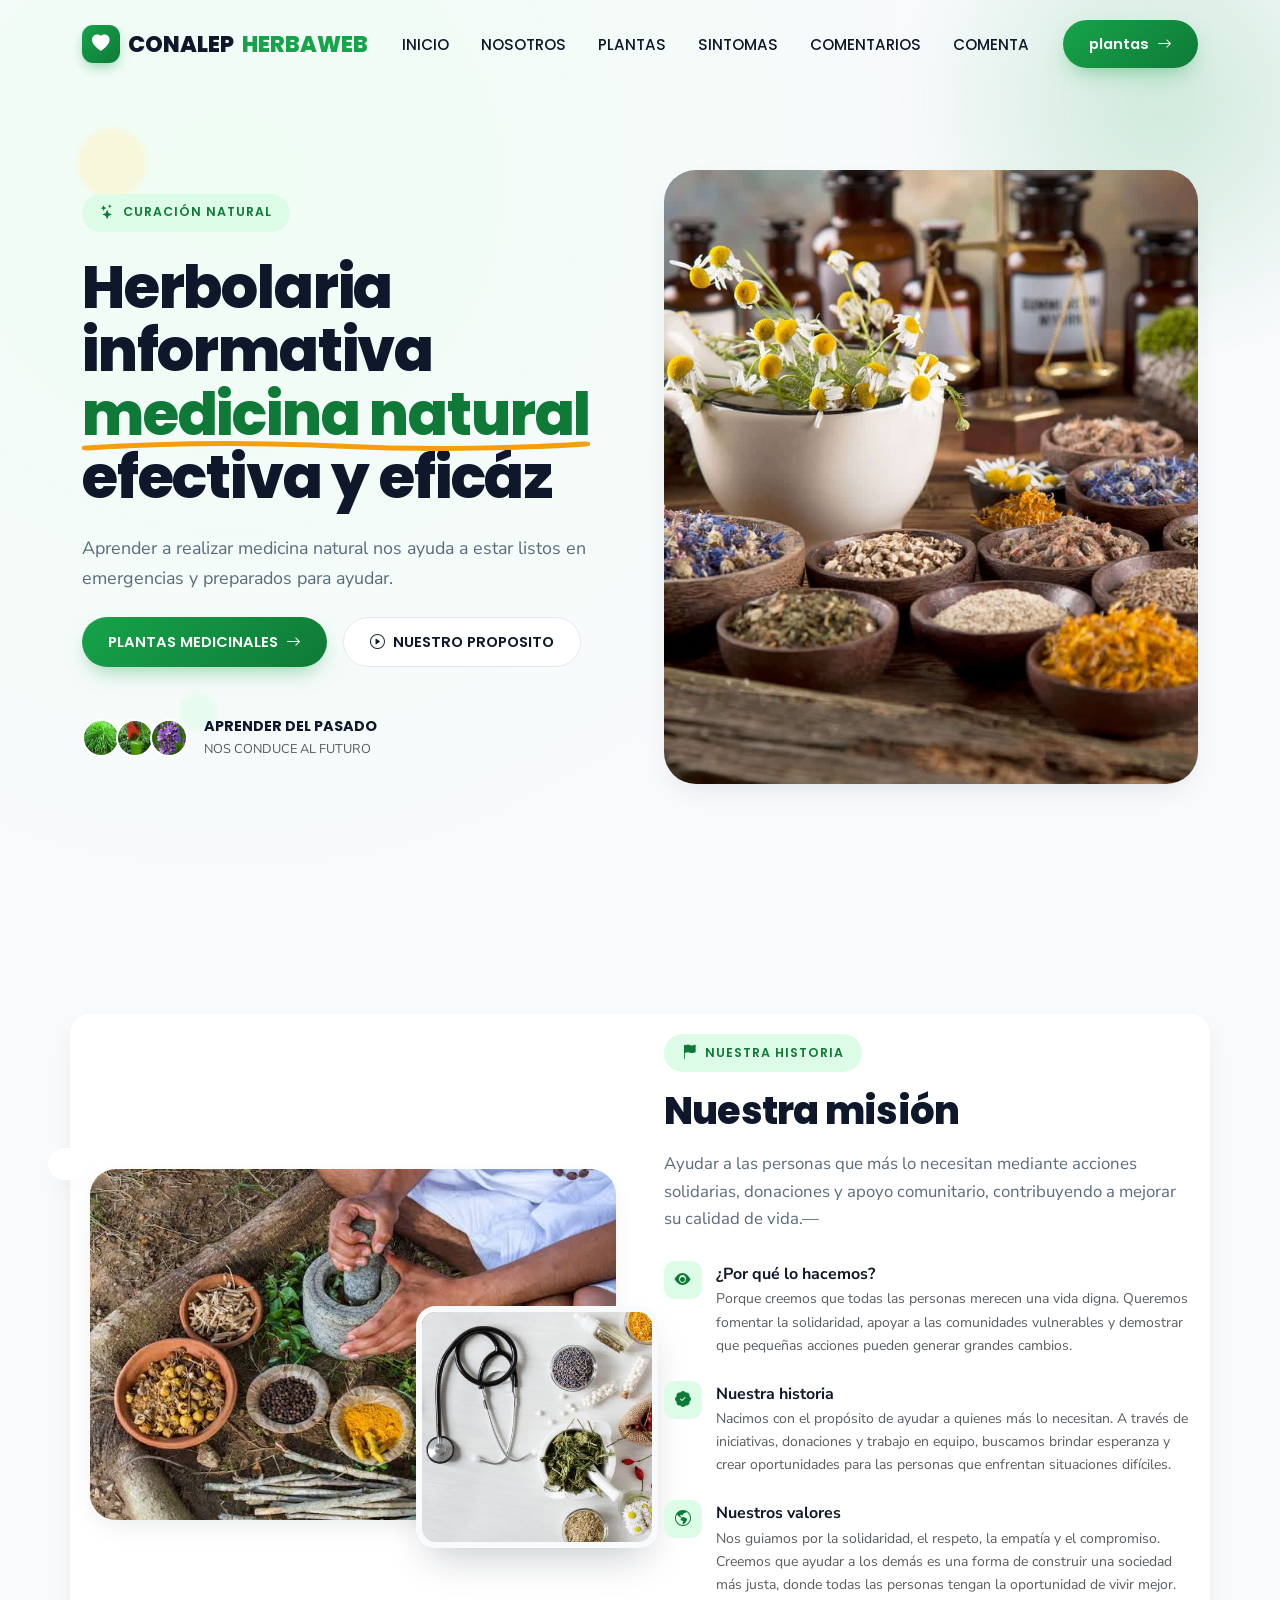
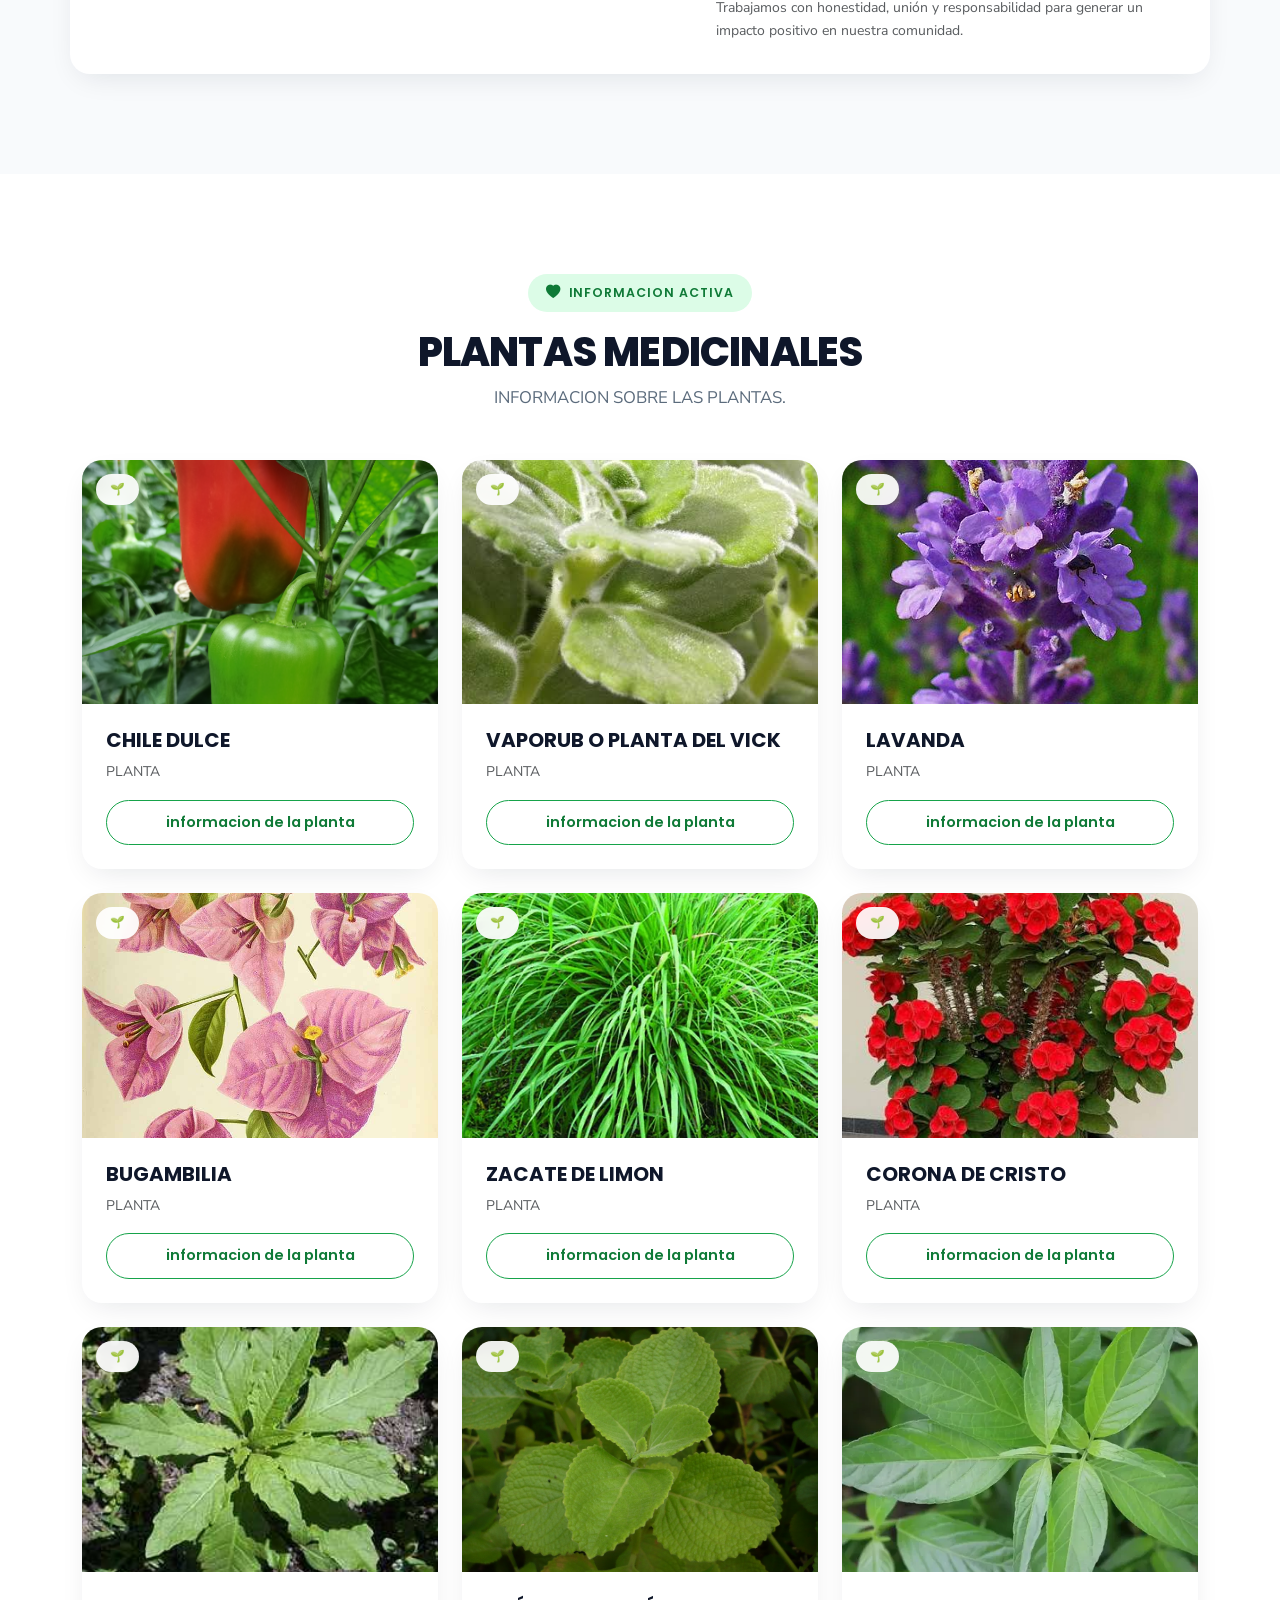
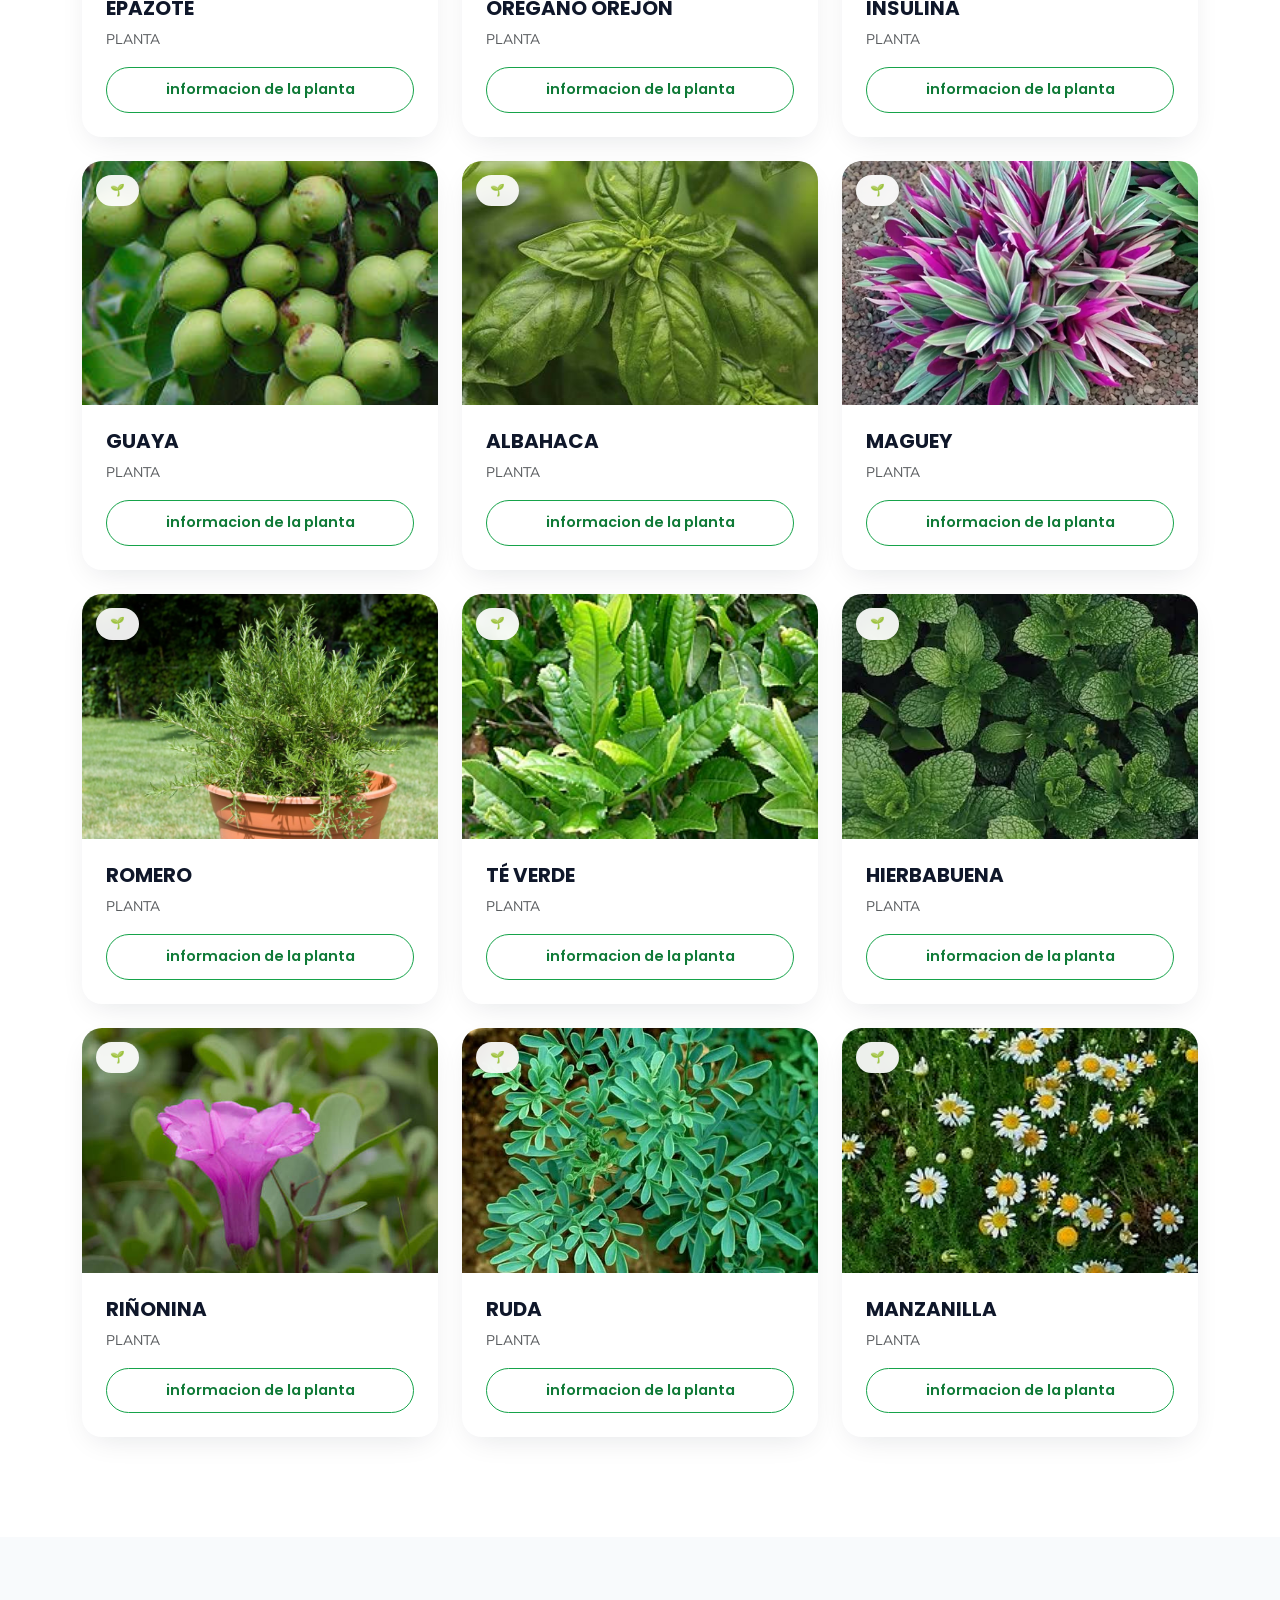
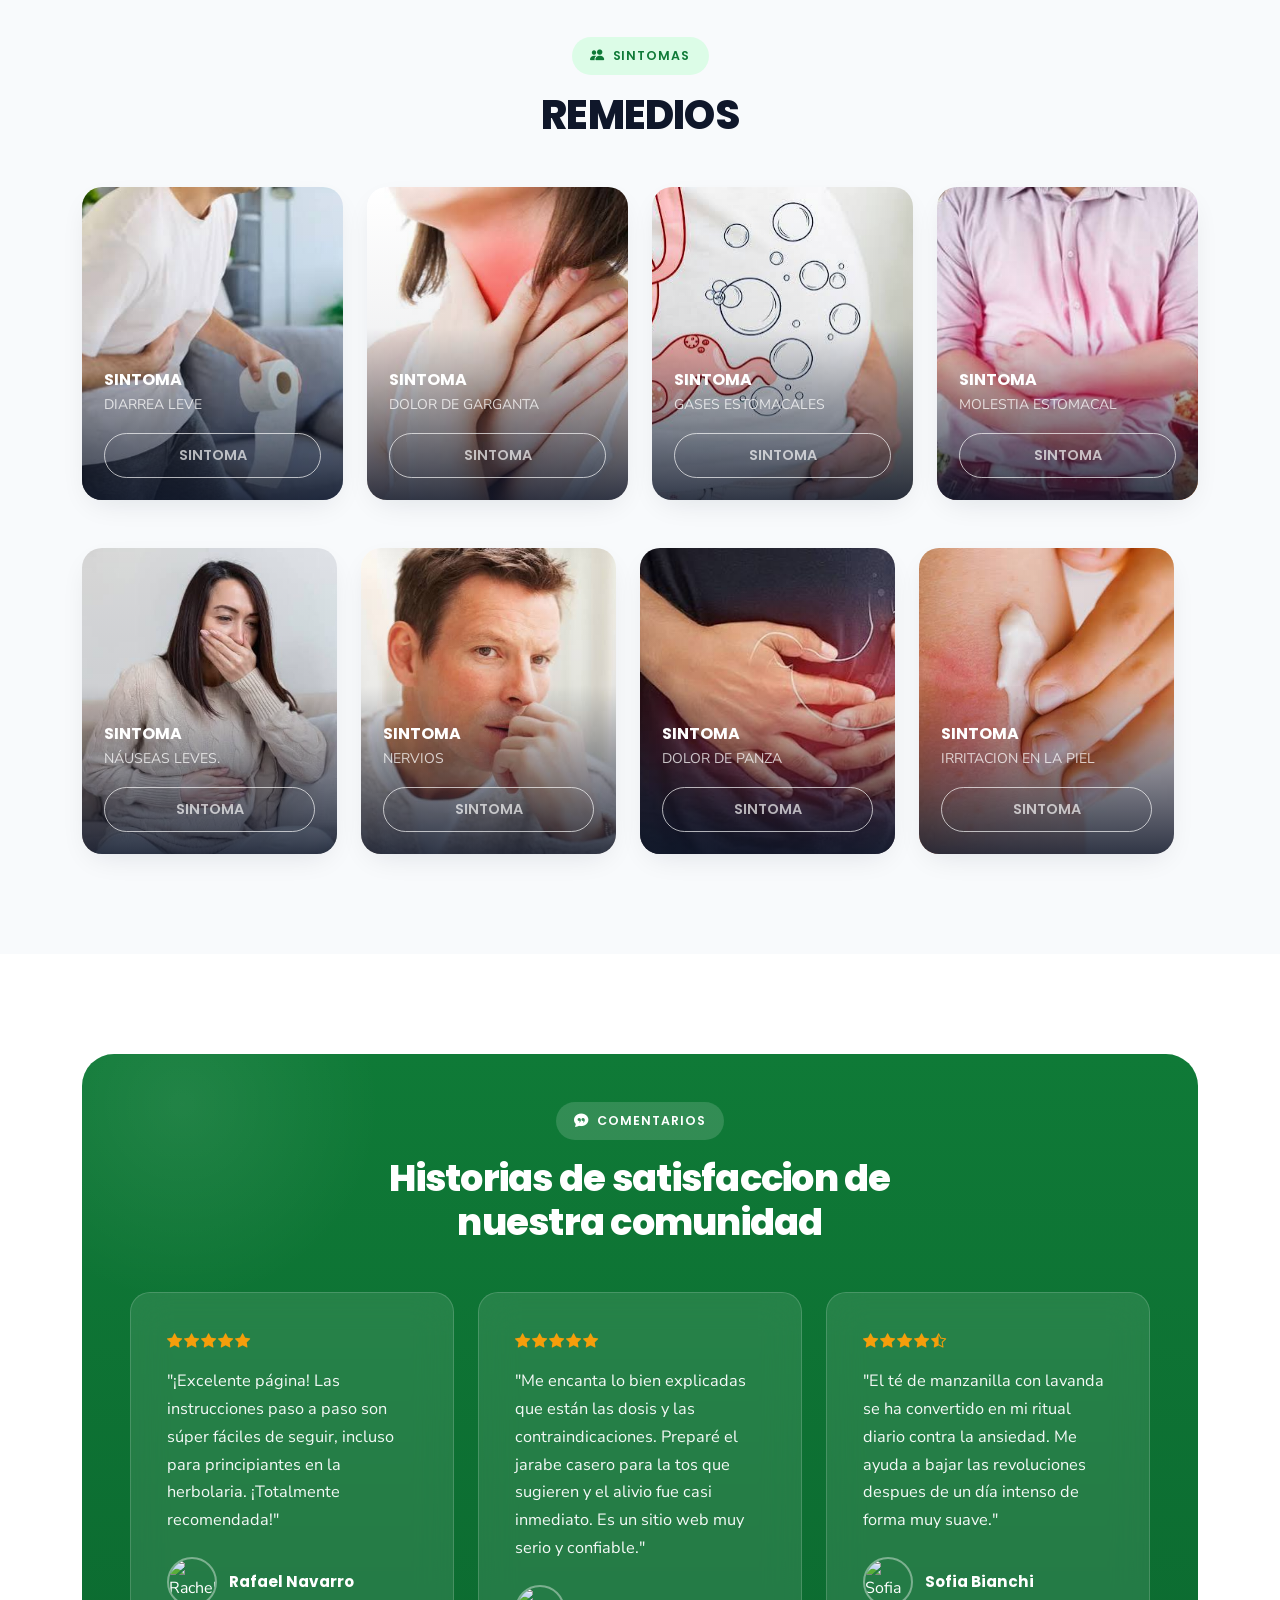
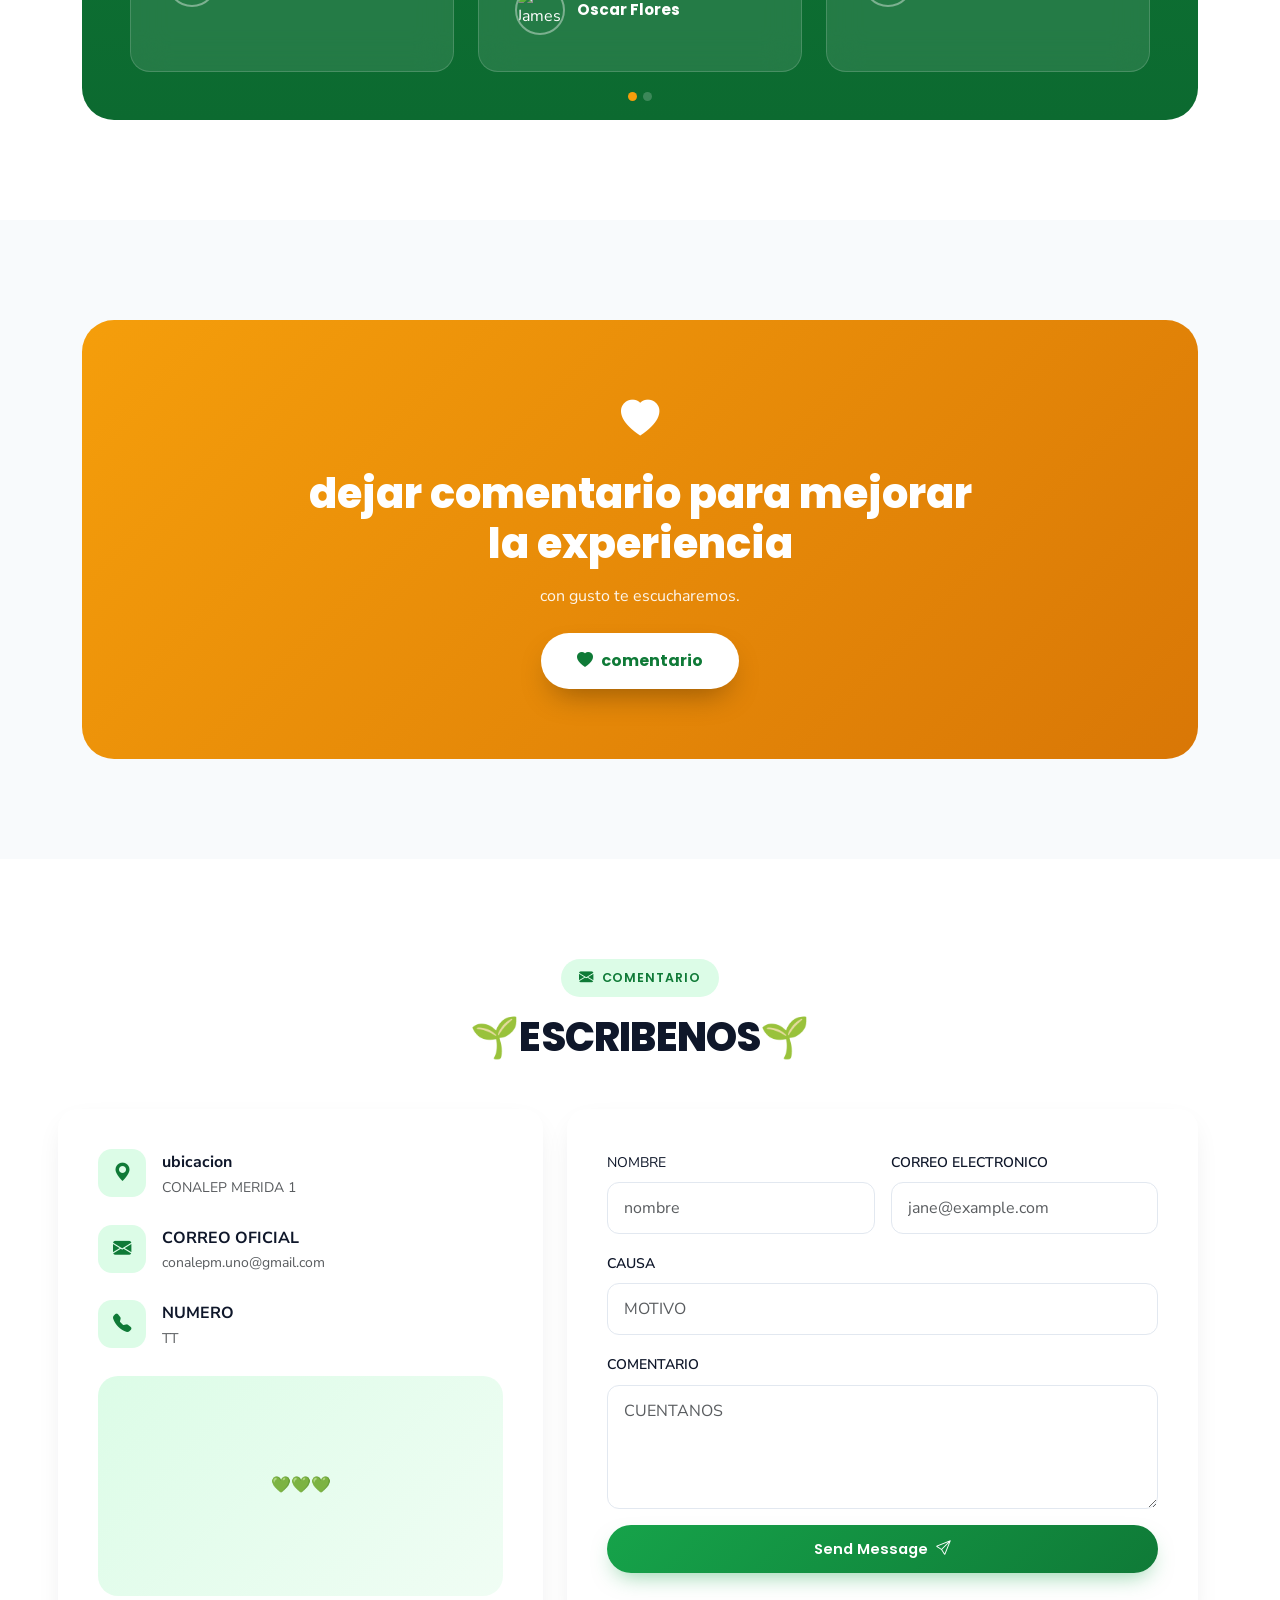
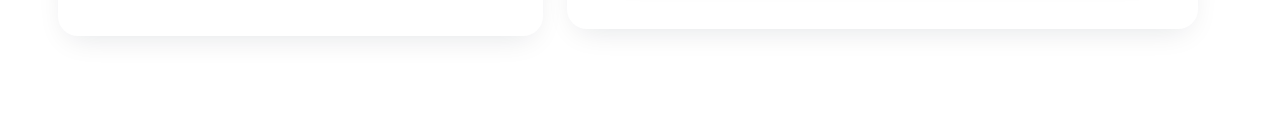
==== commit bd9312e0: "Update image source for Insulina card" ====
--- a/index.html
+++ b/index.html
@@ -277,7 +277,7 @@
       <div class="col-md-6 col-lg-4" data-aos="fade-up" data-aos-delay="200">
         <div class="cause-card">
           <div class="cause-img">
-            <img src="assets/img/plants/insulina.jpg" alt="Foto Insulina" loading="lazy">
+            <img src="insu.webp" alt="Foto Insulina" loading="lazy">
             <span class="cause-tag">🌱</span>
           </div>
           <div class="cause-body">
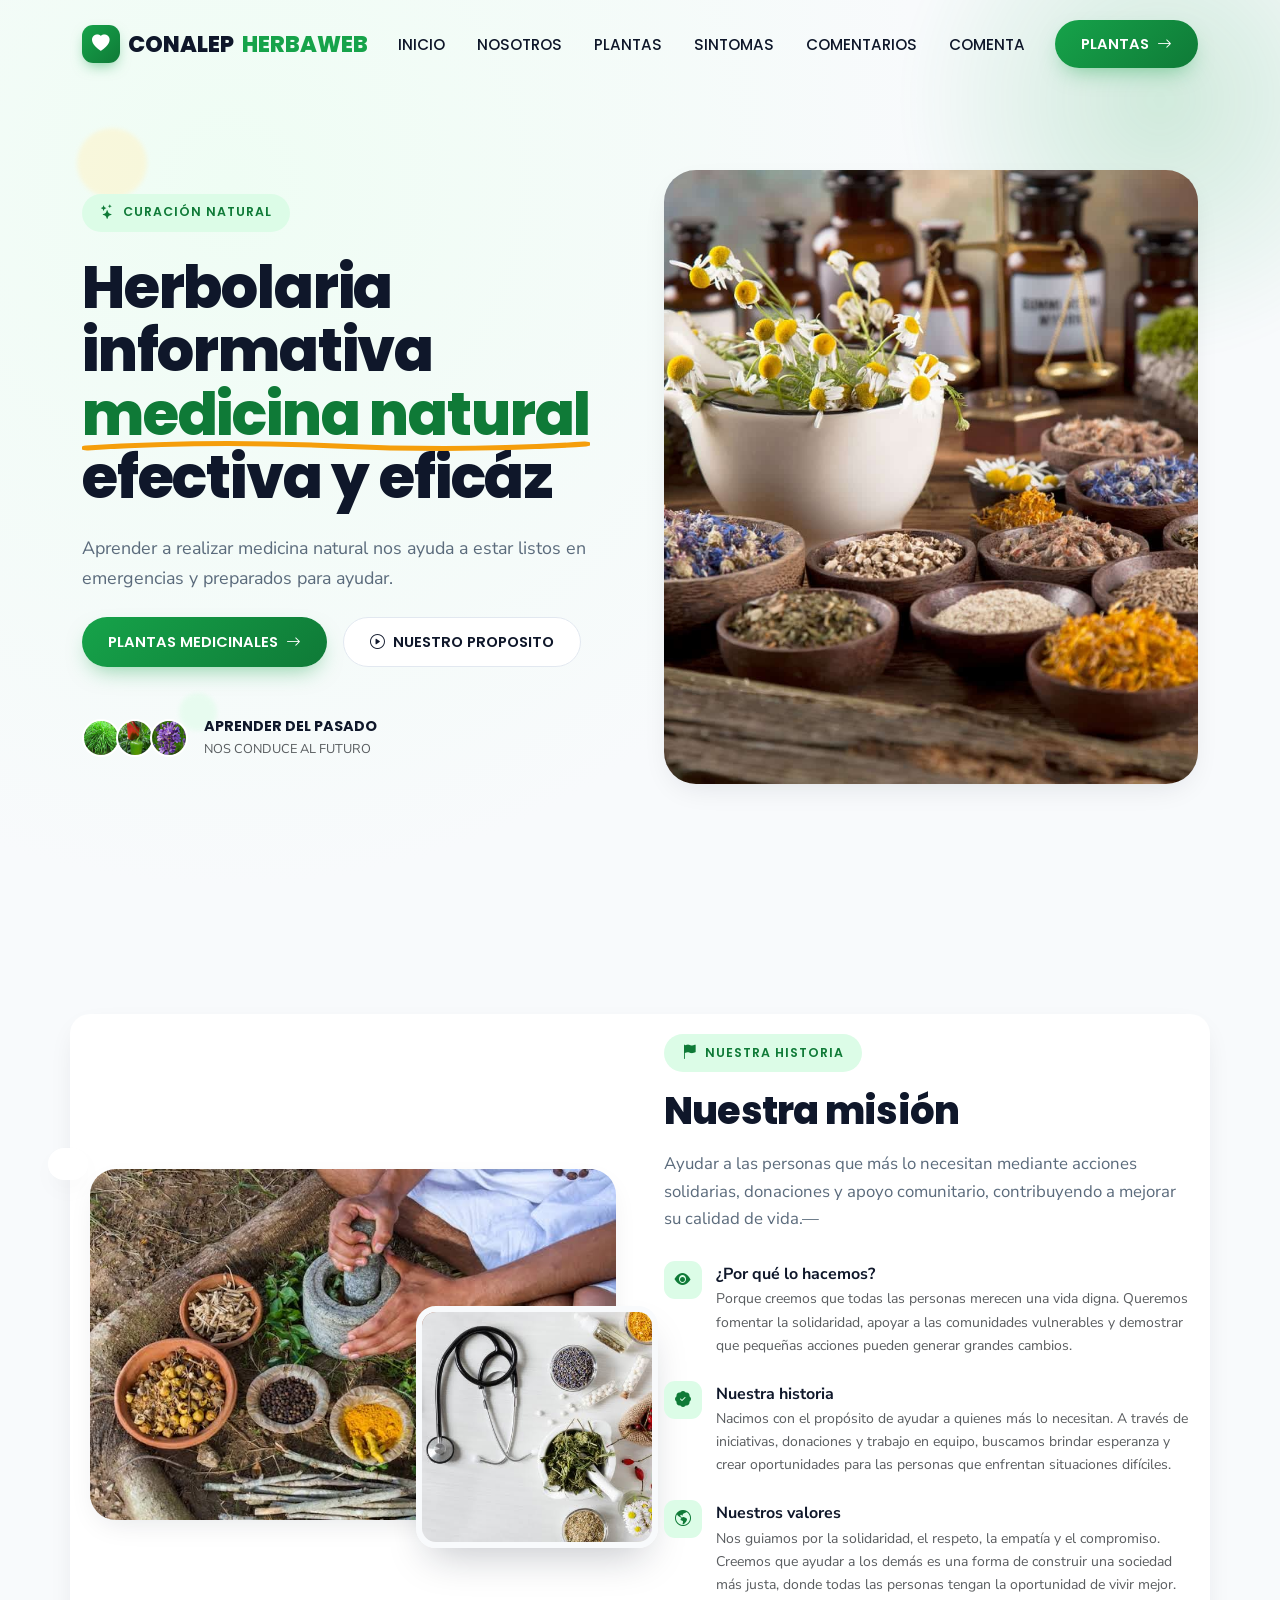
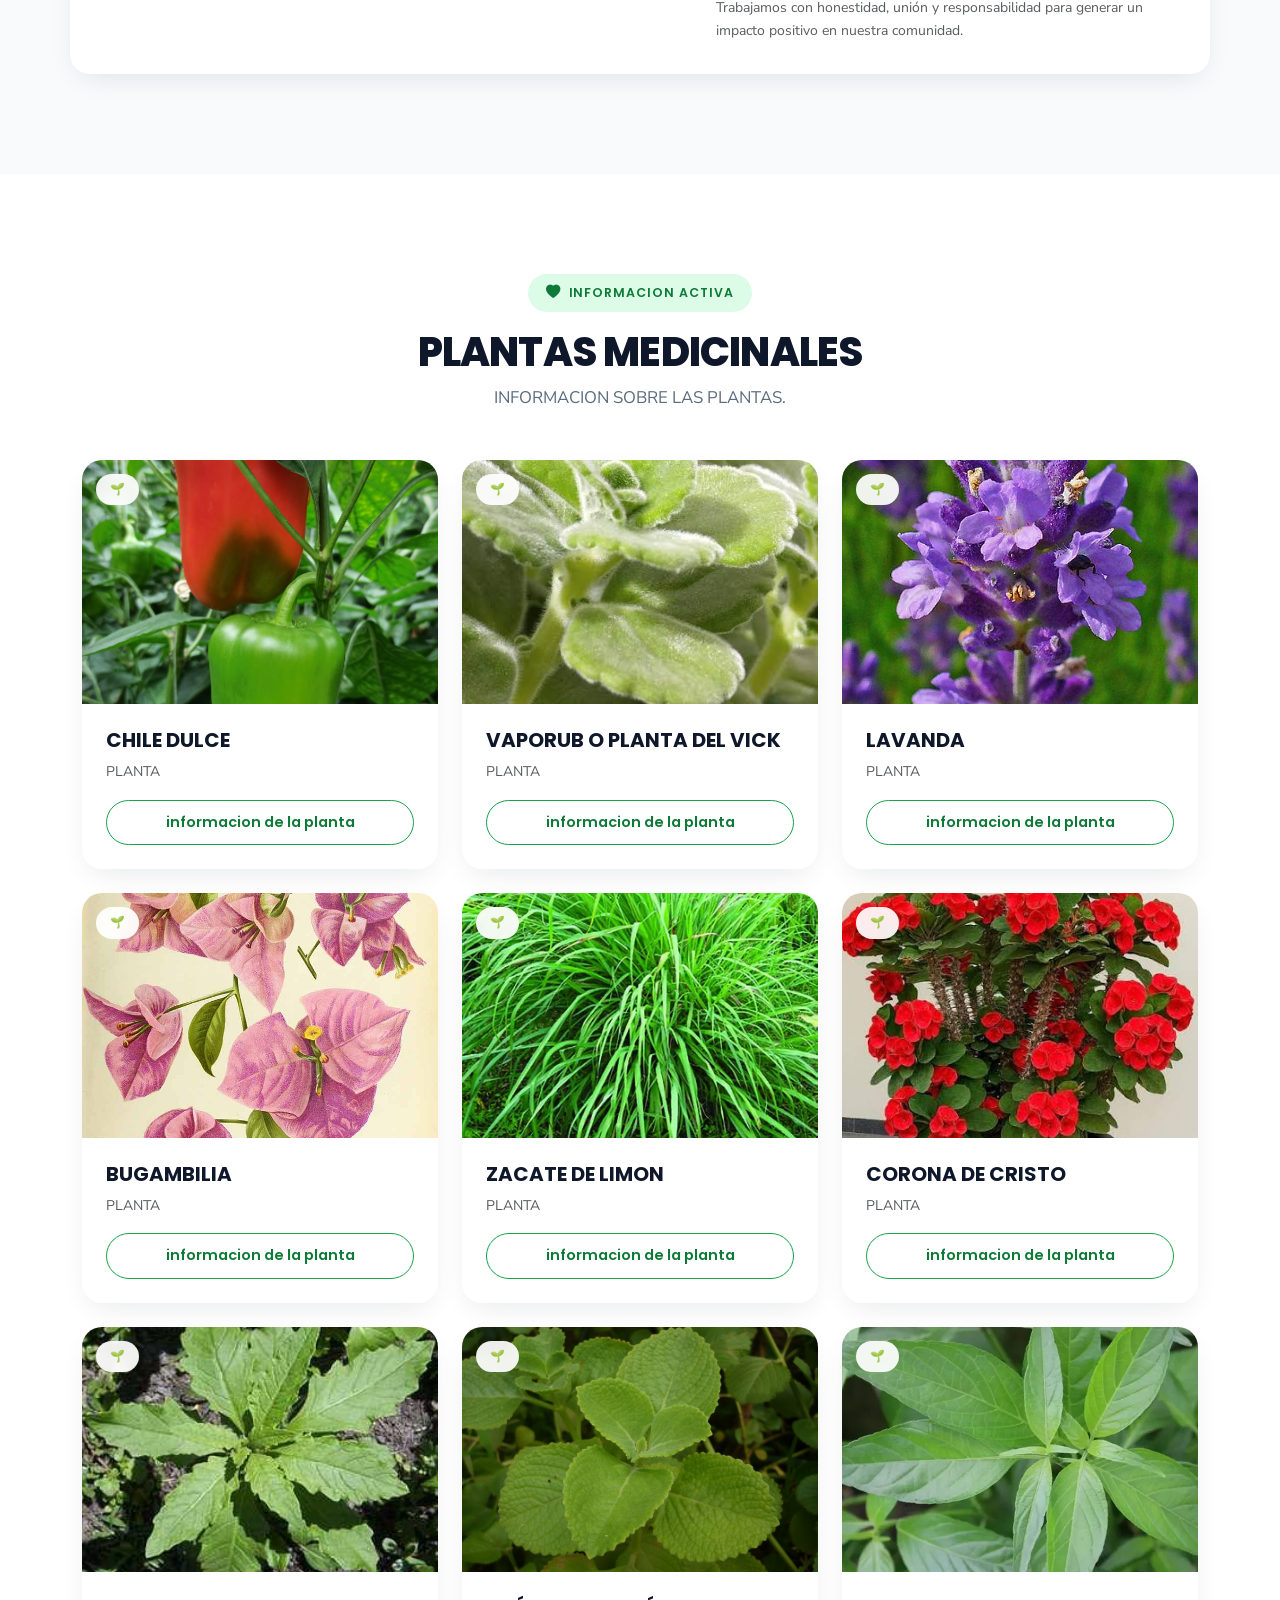
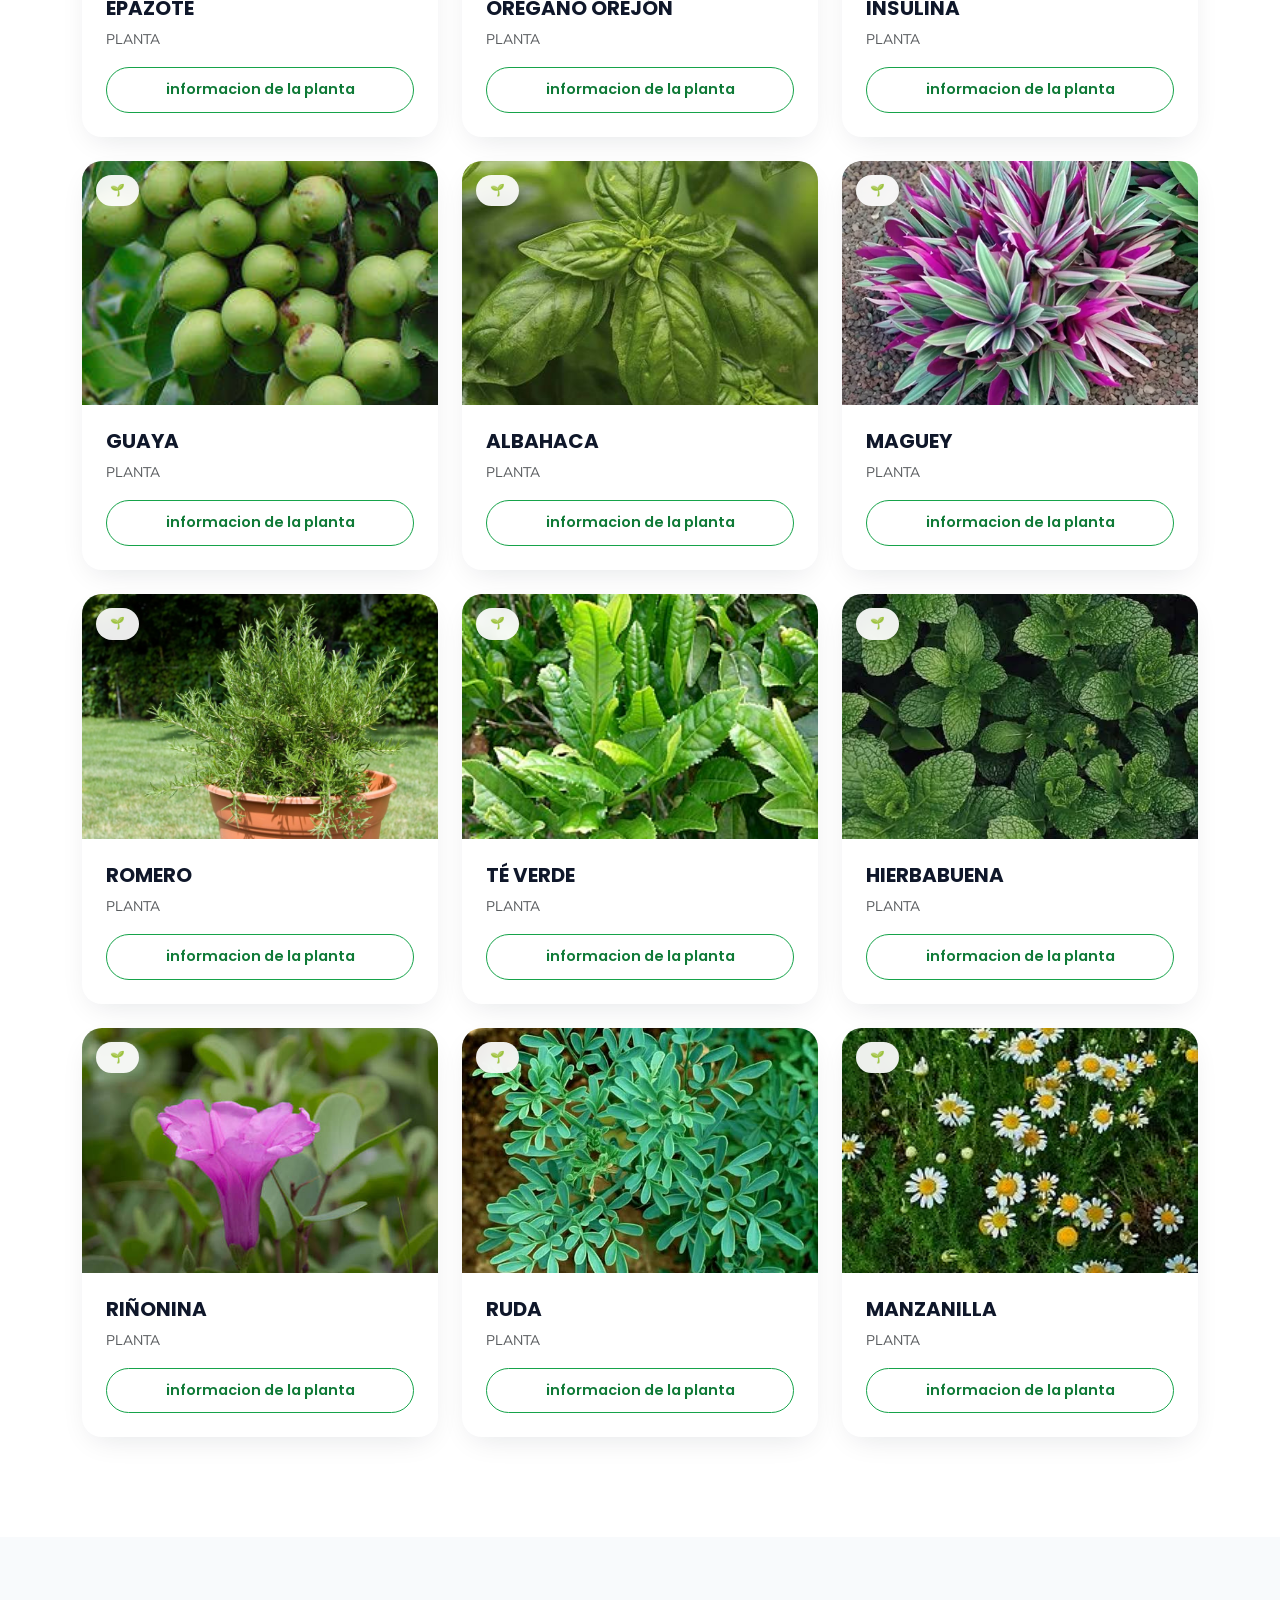
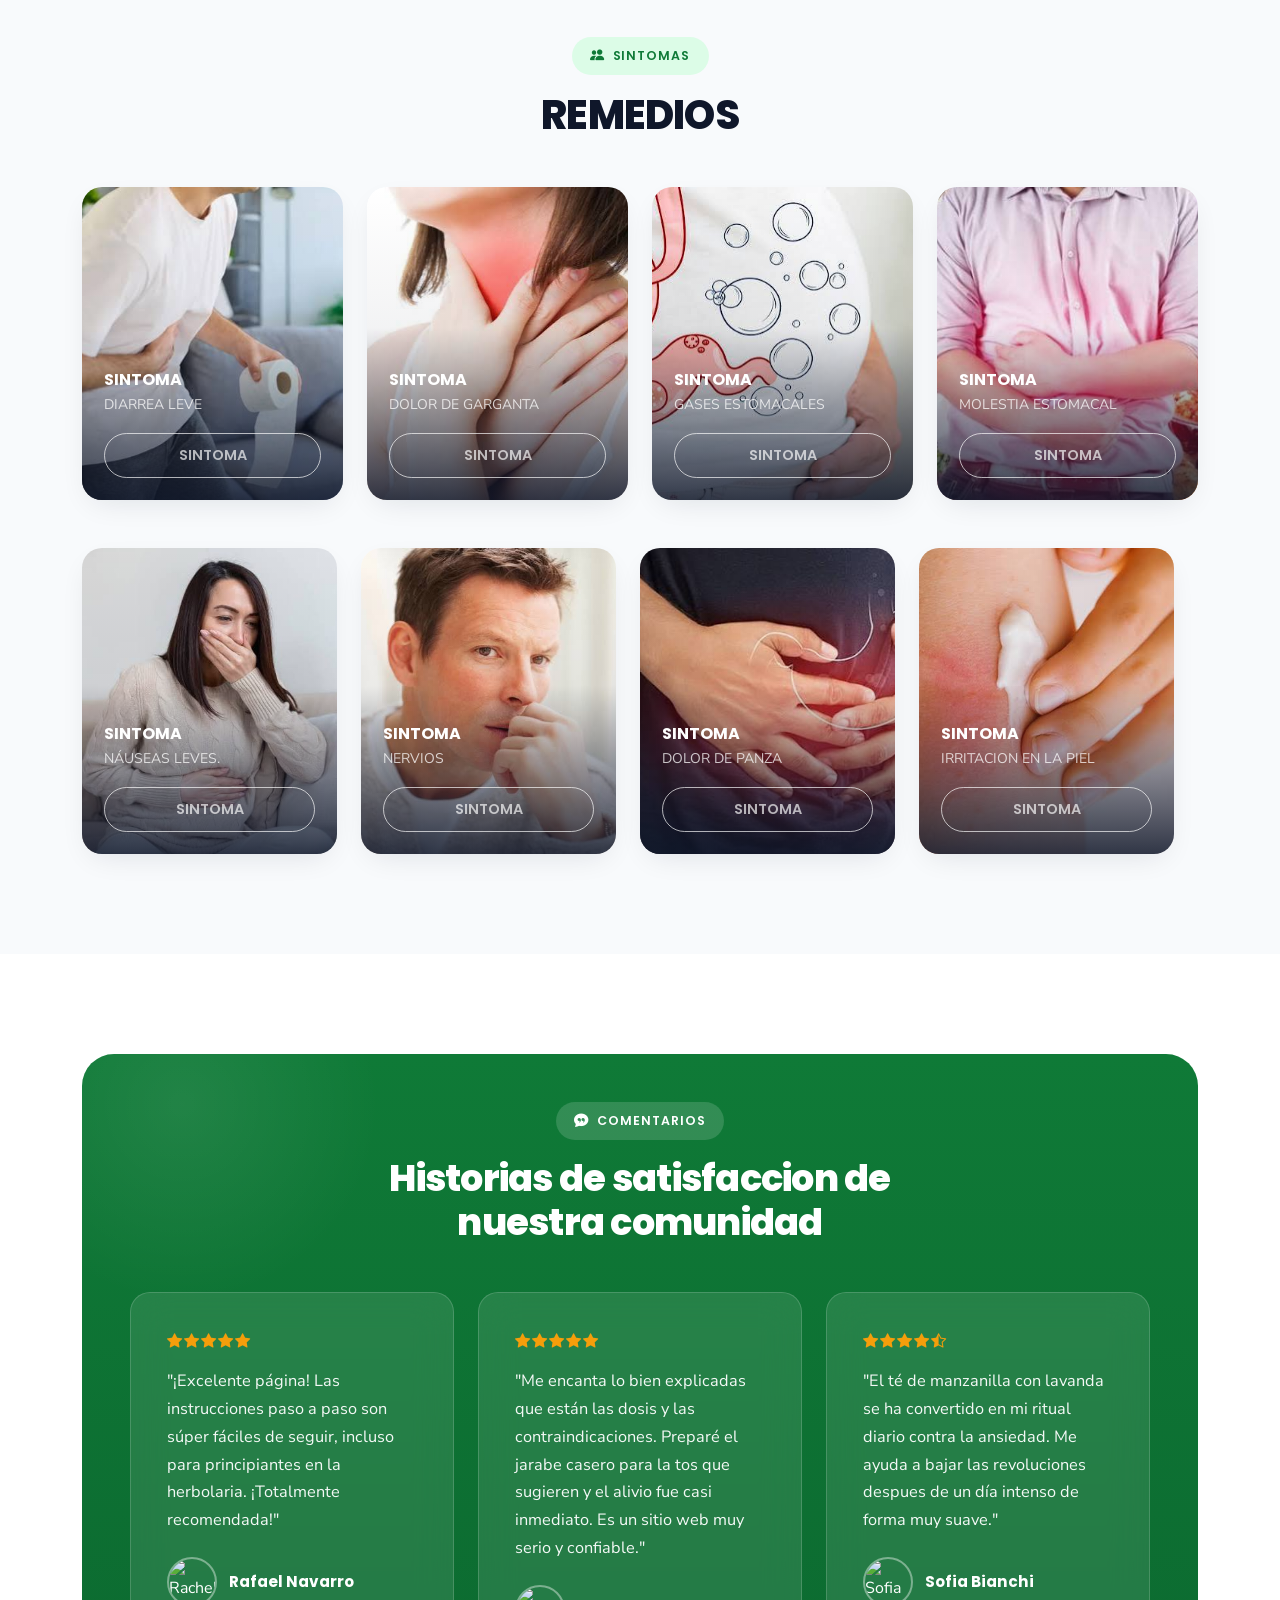
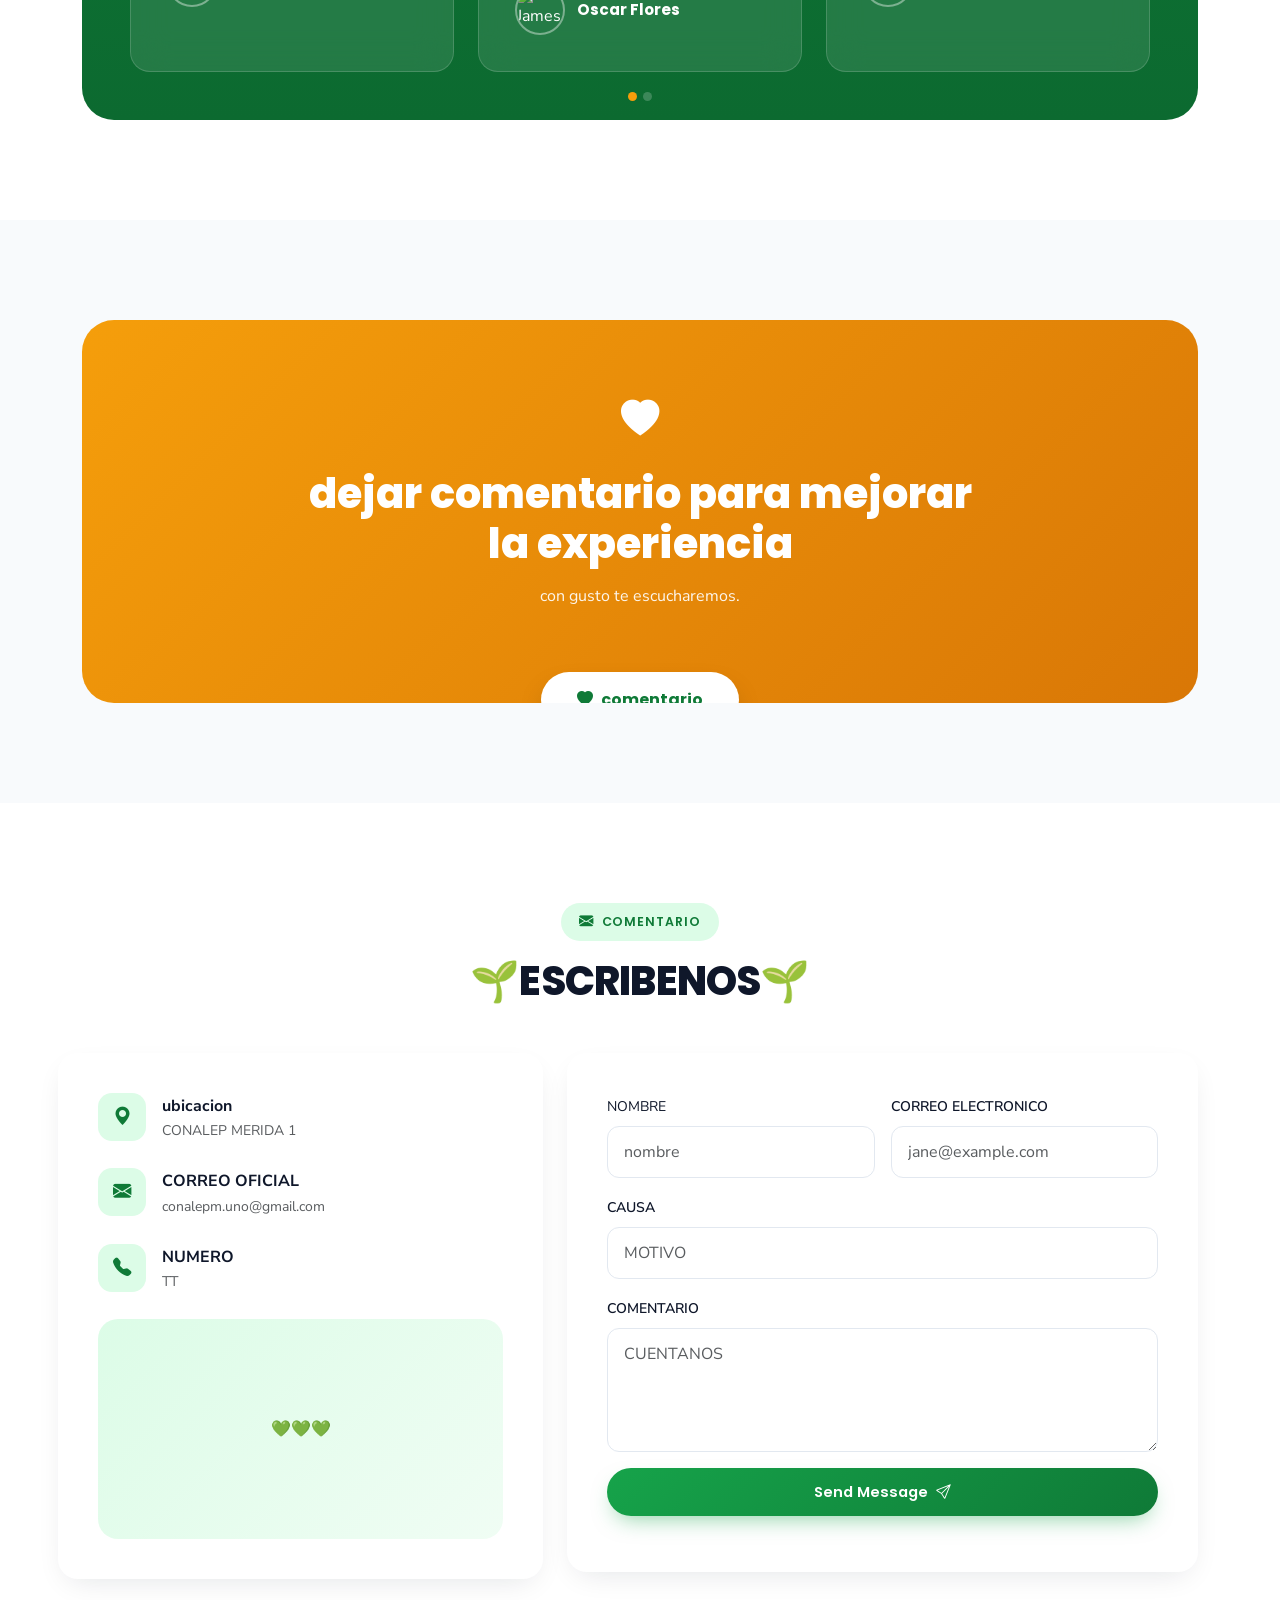
==== commit 7daa5dac: "Update button to link and change text case" ====
--- a/index.html
+++ b/index.html
@@ -53,7 +53,7 @@
         <li class="nav-item"><a class="nav-link" href="#testimonials">COMENTARIOS</a></li>
         <li class="nav-item"><a class="nav-link" href="#contact">COMENTA</a></li>
       </ul>
-      <a href="#causes" class="btn-hw-primary d-none d-lg-inline-flex">plantas<i class="bi bi-arrow-right"></i></a>
+      <a href="#causes" class="btn-hw-primary d-none d-lg-inline-flex">PLANTAS<i class="bi bi-arrow-right"></i></a>
     </div>
   </div>
 </nav>
@@ -631,11 +631,11 @@
 ============================================ -->
 <section class="section-pad" id="cta">
   <div class="container">
-    <div class="cta-banner" data-aos="zoom-in">
+    <div class="cta-banner" data-aos="zoom-in" style="position:relative; padding-bottom:70px;">
       <i class="bi bi-heart-fill" style="font-size:2.4rem;"></i>
       <h2 class="mt-3">dejar comentario para mejorar la experiencia</h2>
       <p class="mb-4" style="opacity:.92;">con gusto te escucharemos.</p>
-      <button class="btn-cta" id="ctaDonateBtn"><i class="bi bi-heart-fill me-2"></i>comentario</button>
+      <a href="#escribenos" class="btn-cta" id="ctaDonateBtn" style="position:absolute; bottom:-25px; left:50%; transform:translateX(-50%);"><i class="bi bi-heart-fill me-2"></i>comentario</a>
     </div>
   </div>
 </section>
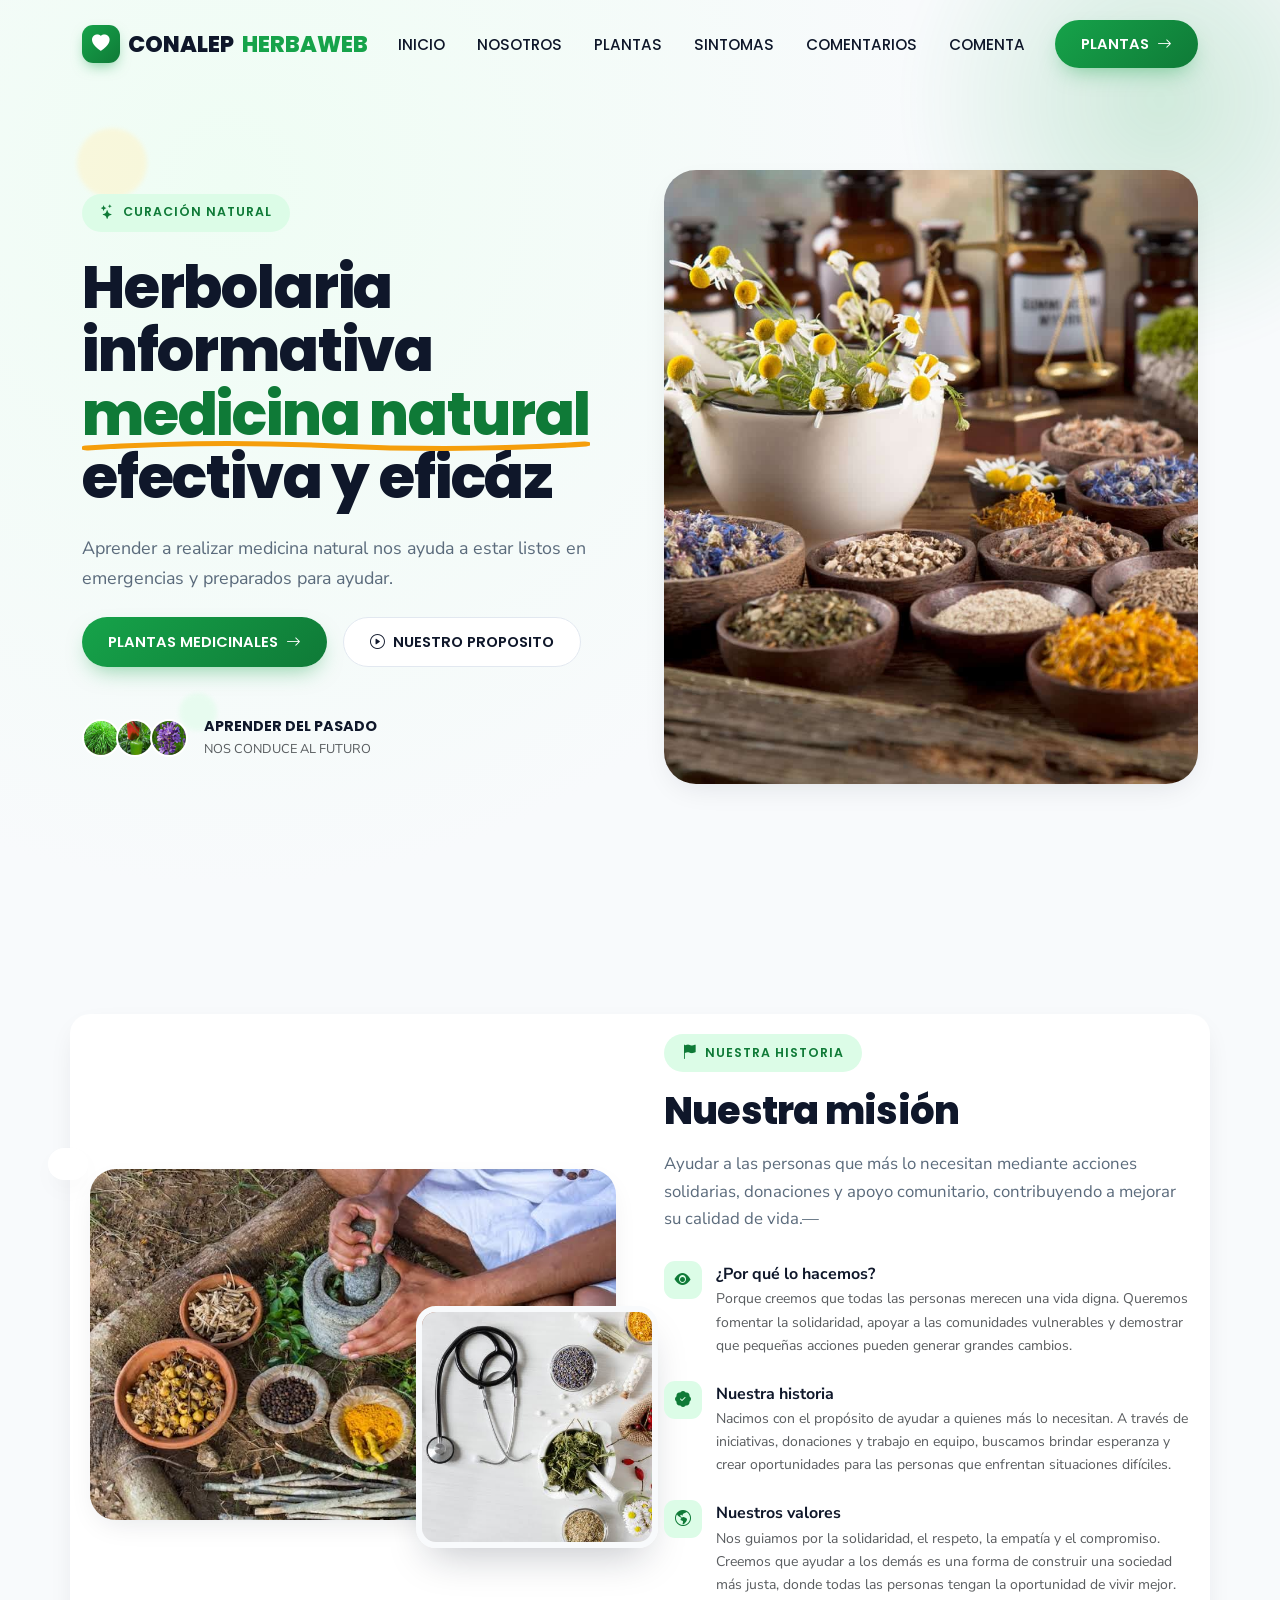
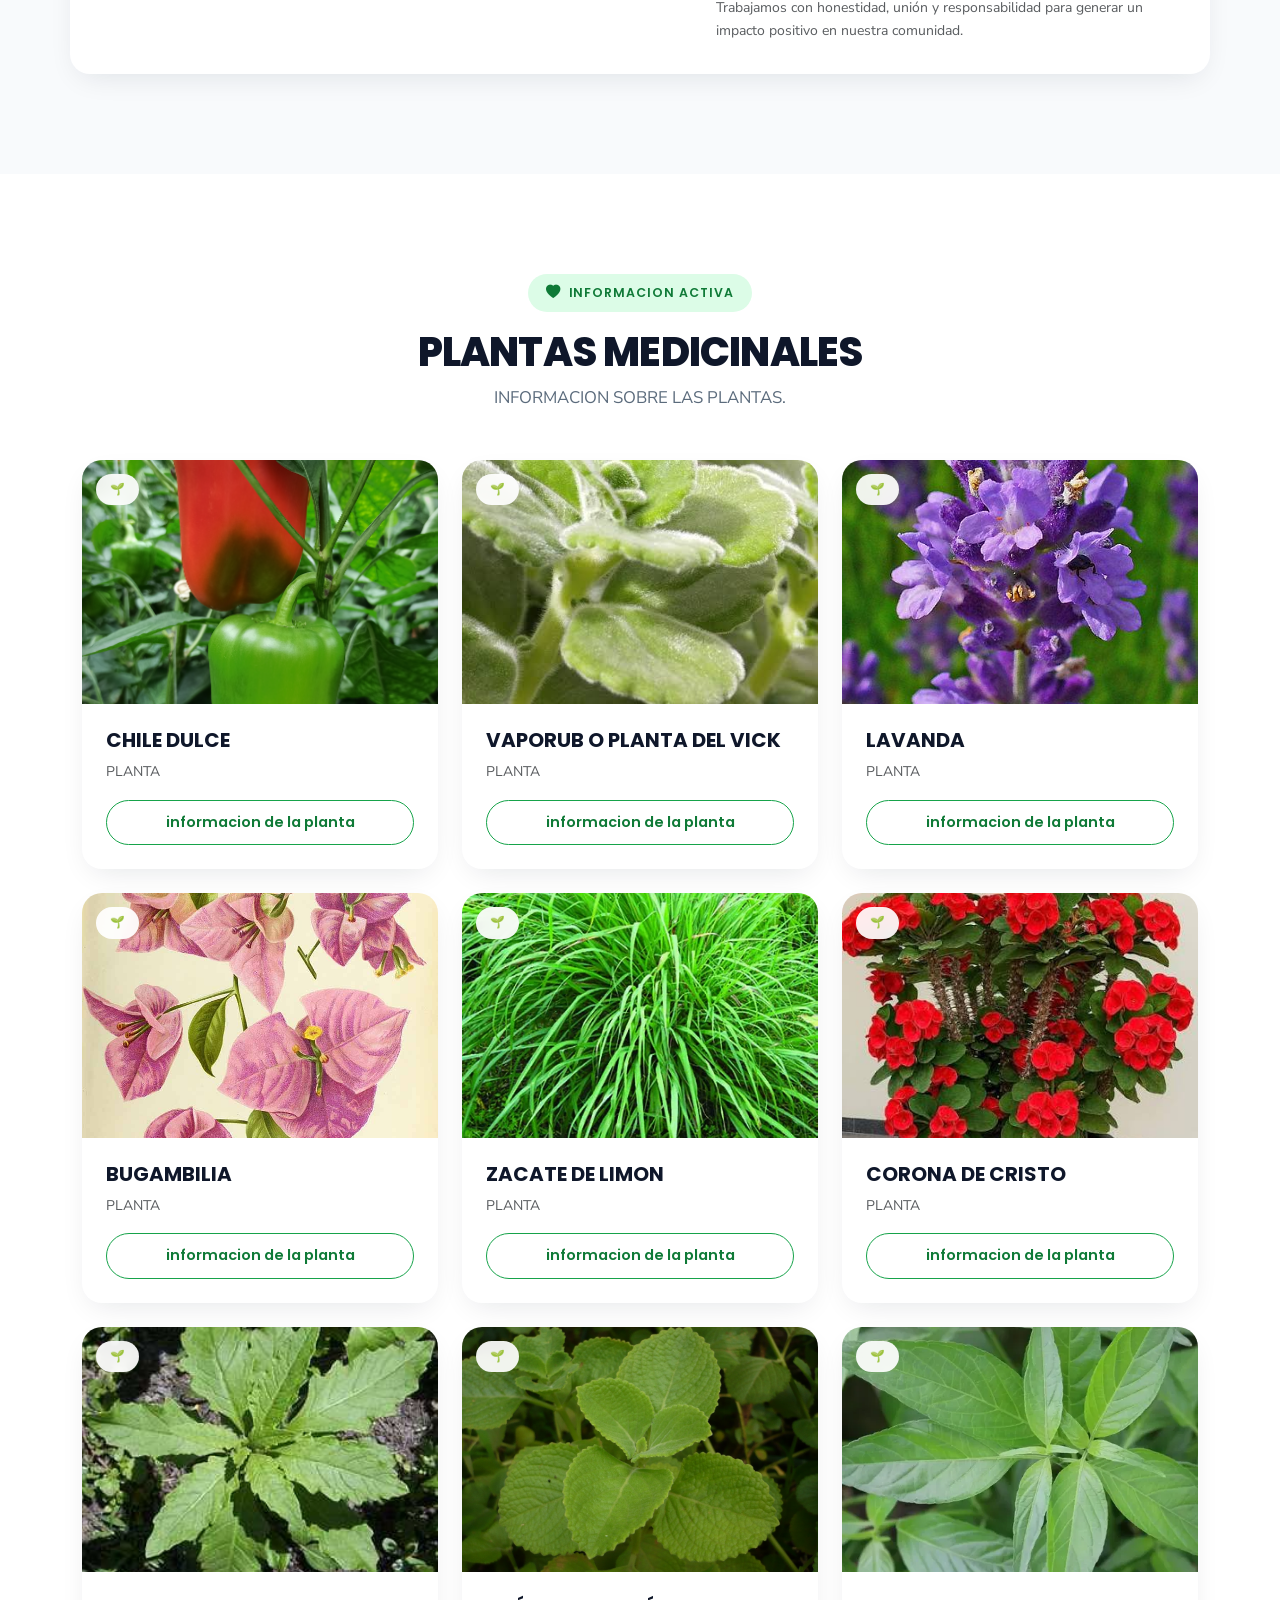
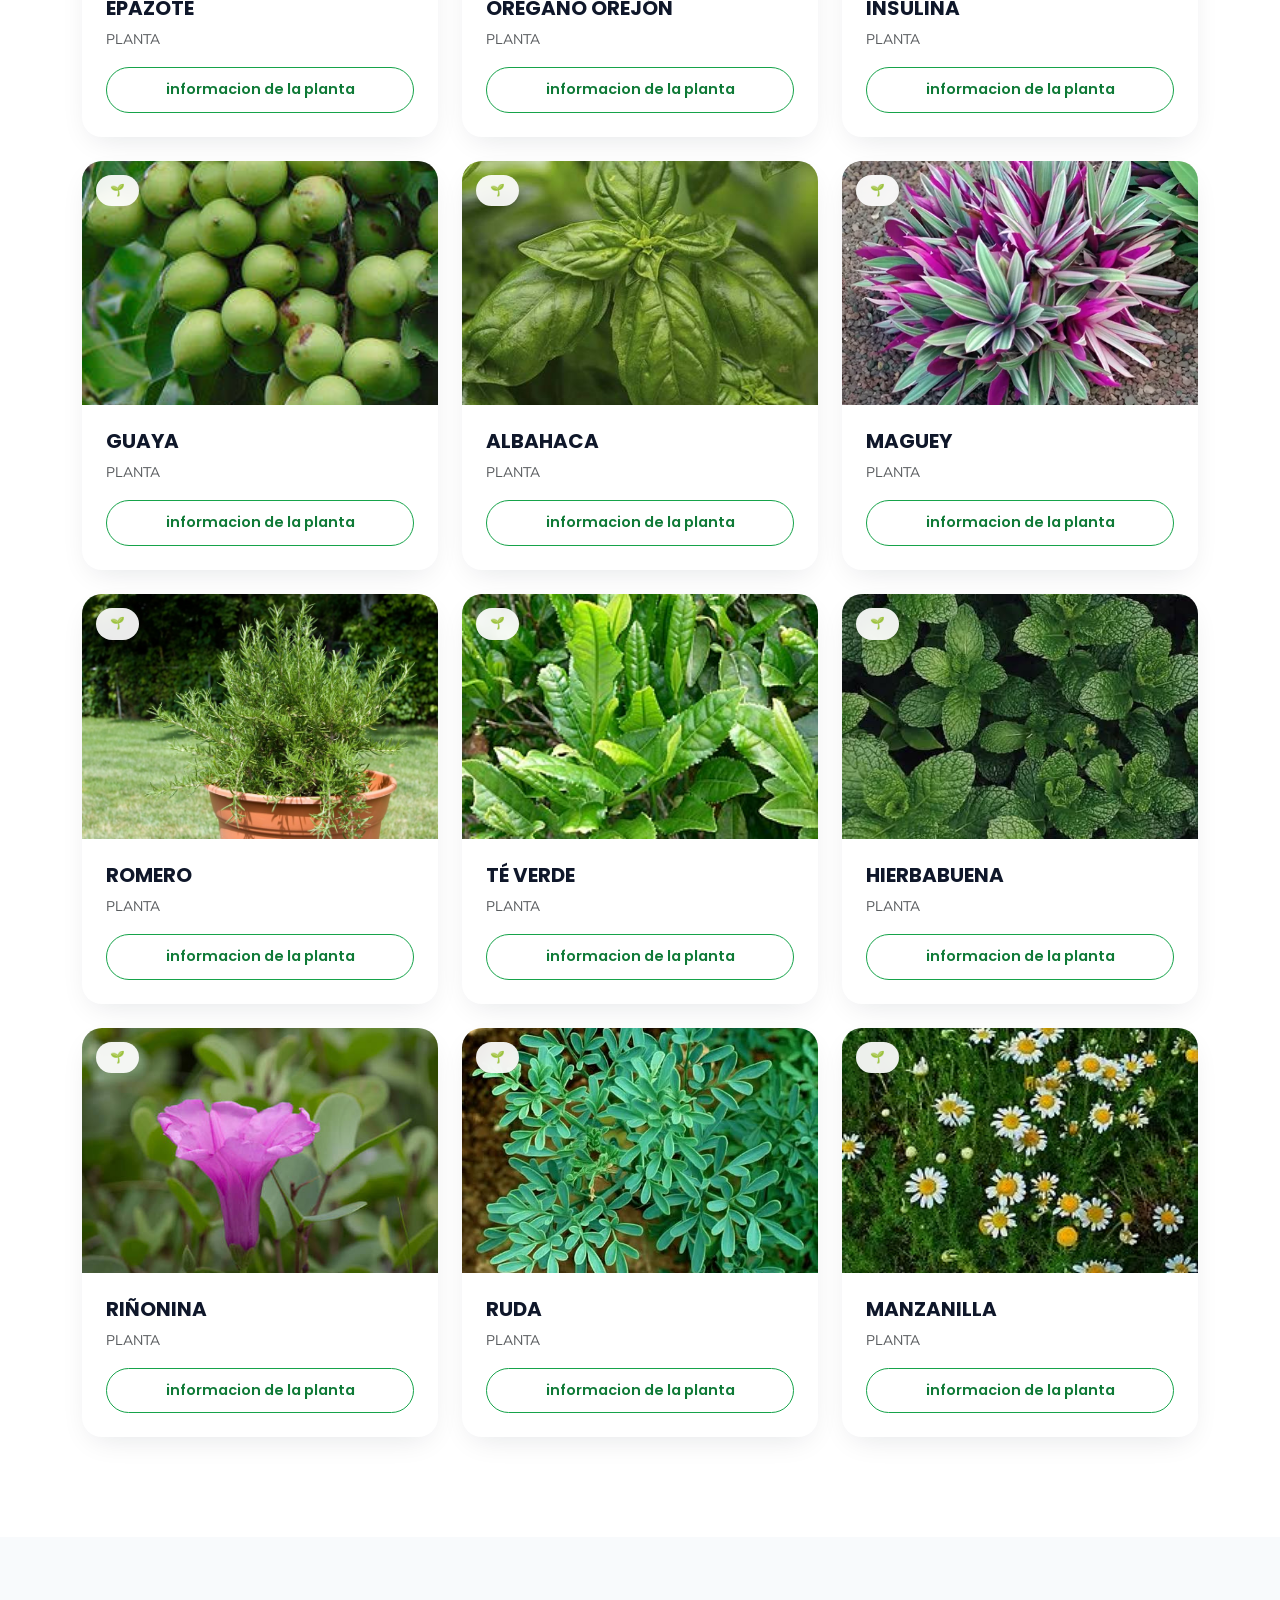
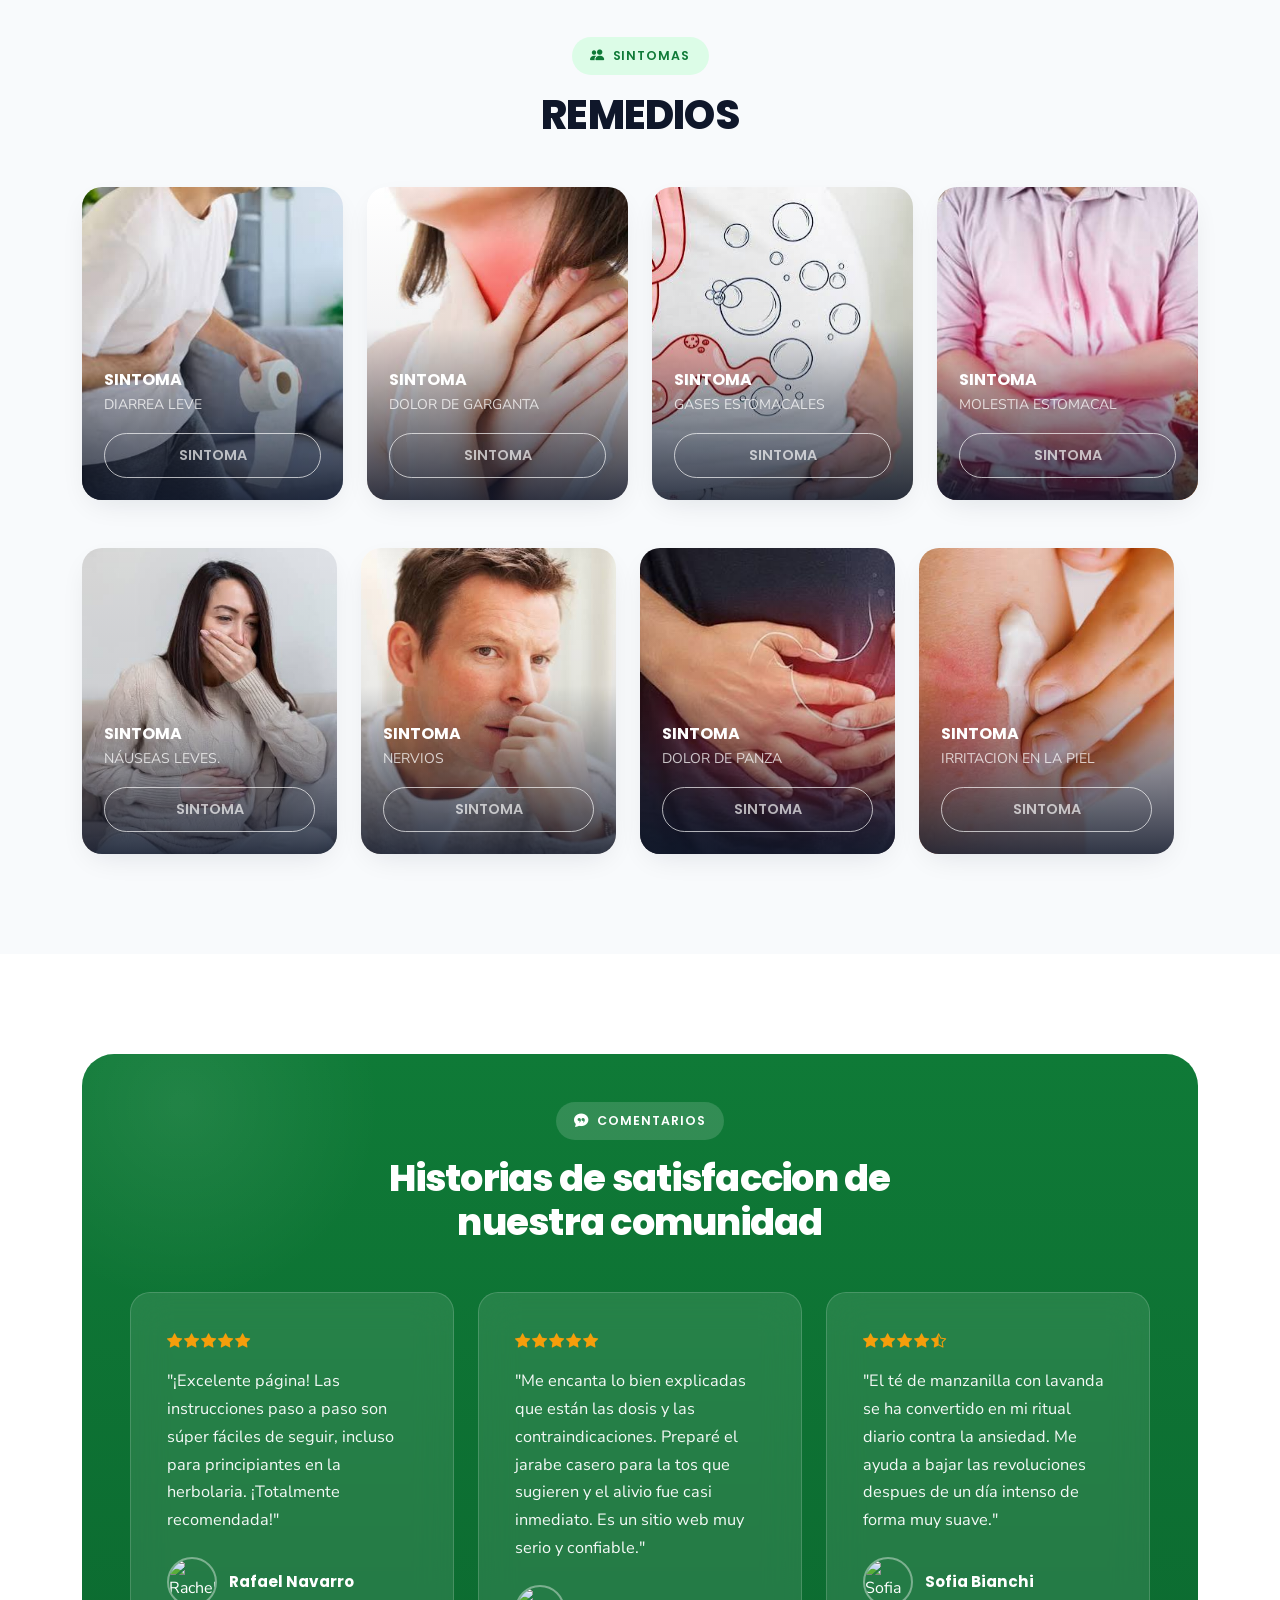
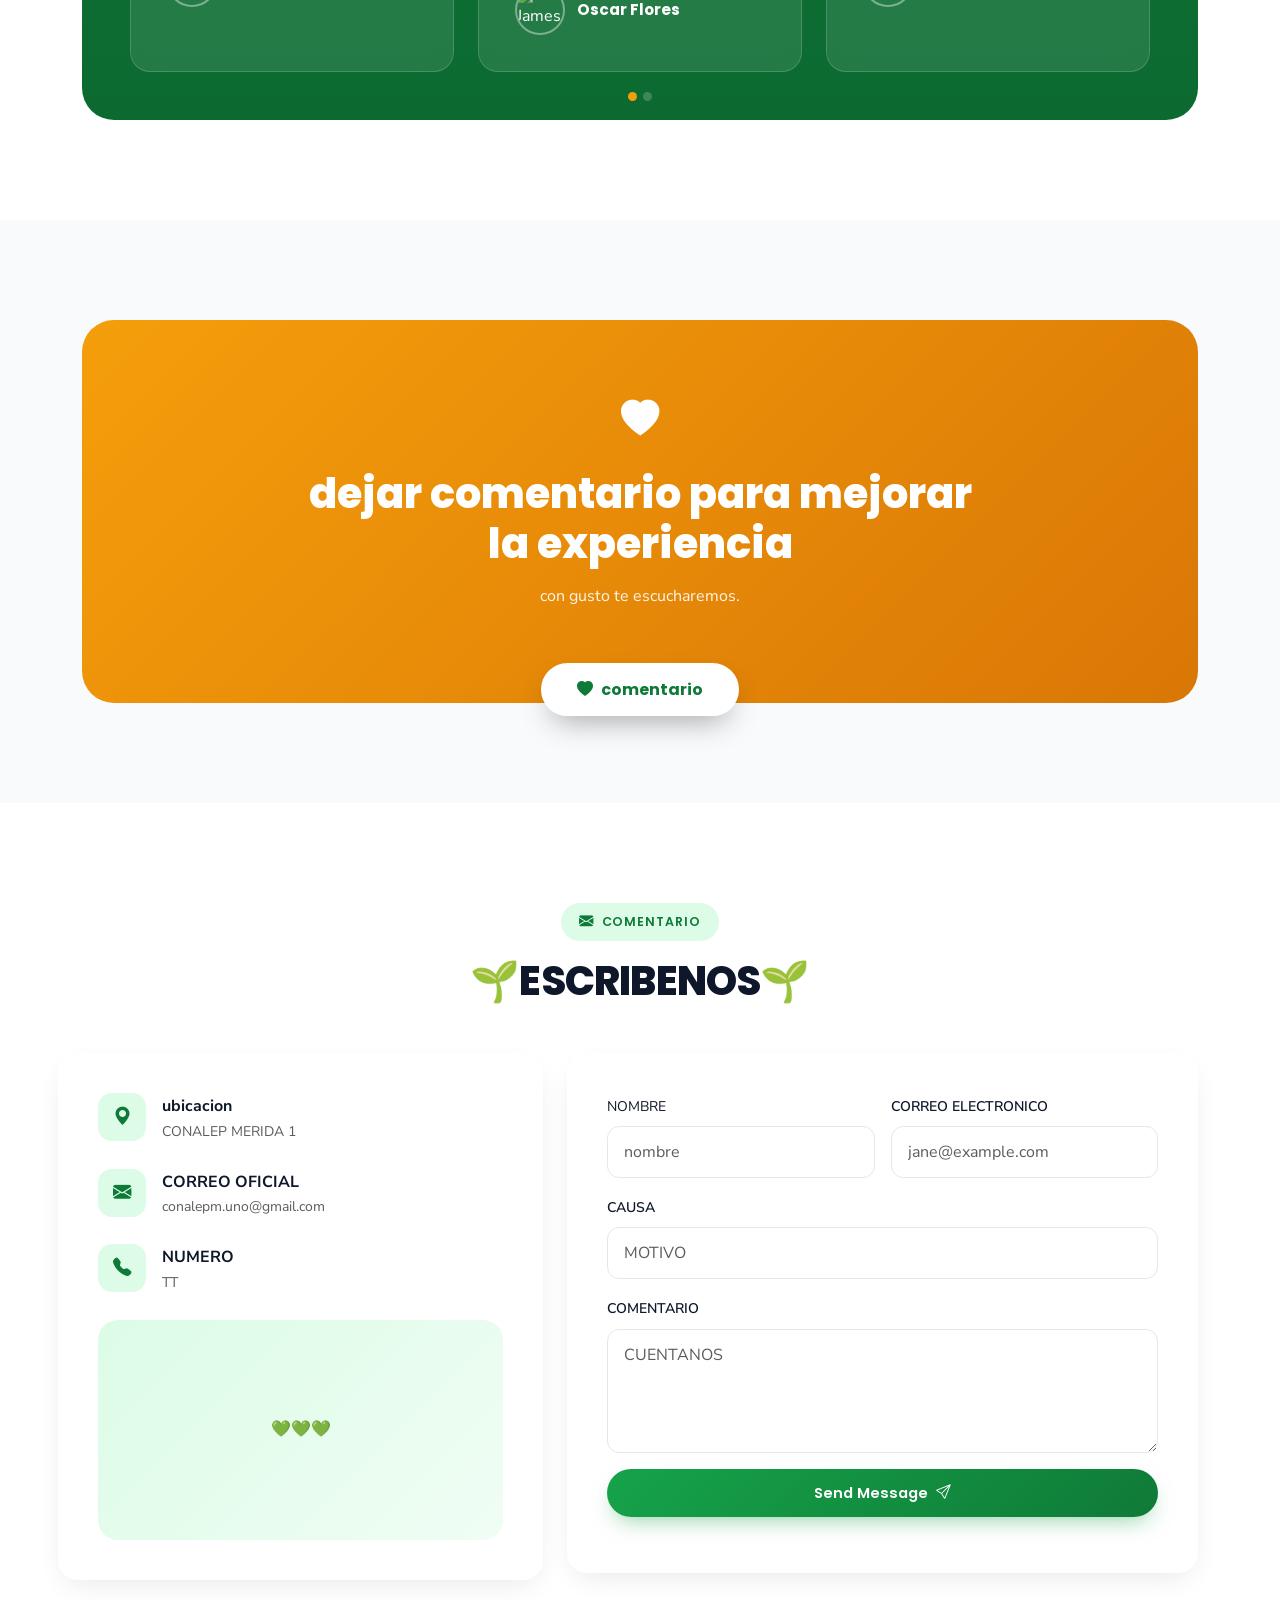
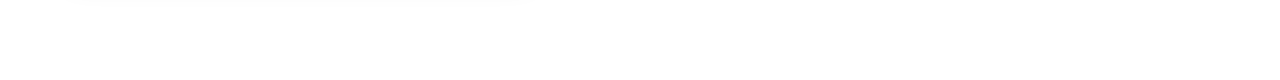
==== commit 3d6c8acc: "Refactor CTA banner structure and styling" ====
--- a/index.html
+++ b/index.html
@@ -630,14 +630,16 @@
      CTA BANNER
 ============================================ -->
 <section class="section-pad" id="cta">
-  <div class="container">
-    <div class="cta-banner" data-aos="zoom-in" style="position:relative; padding-bottom:70px;">
-      <i class="bi bi-heart-fill" style="font-size:2.4rem;"></i>
-      <h2 class="mt-3">dejar comentario para mejorar la experiencia</h2>
-      <p class="mb-4" style="opacity:.92;">con gusto te escucharemos.</p>
-      <a href="#escribenos" class="btn-cta" id="ctaDonateBtn" style="position:absolute; bottom:-25px; left:50%; transform:translateX(-50%);"><i class="bi bi-heart-fill me-2"></i>comentario</a>
-    </div>
-  </div>
+<div class="container">
+  <div class="cta-banner" data-aos="zoom-in">
+    <i class="bi bi-heart-fill" style="font-size:2.4rem;"></i>
+    <h2 class="mt-3">dejar comentario para mejorar la experiencia</h2>
+    <p class="mb-4" style="opacity:.92;">con gusto te escucharemos.</p>
+  </div>
+  <div style="text-align:center; margin-top:-26px; position:relative; z-index:10;">
+    <a href="#contact" class="btn-cta" id="ctaDonateBtn"><i class="bi bi-heart-fill me-2"></i>comentario</a>
+  </div>
+</div>
 </section>
 
 
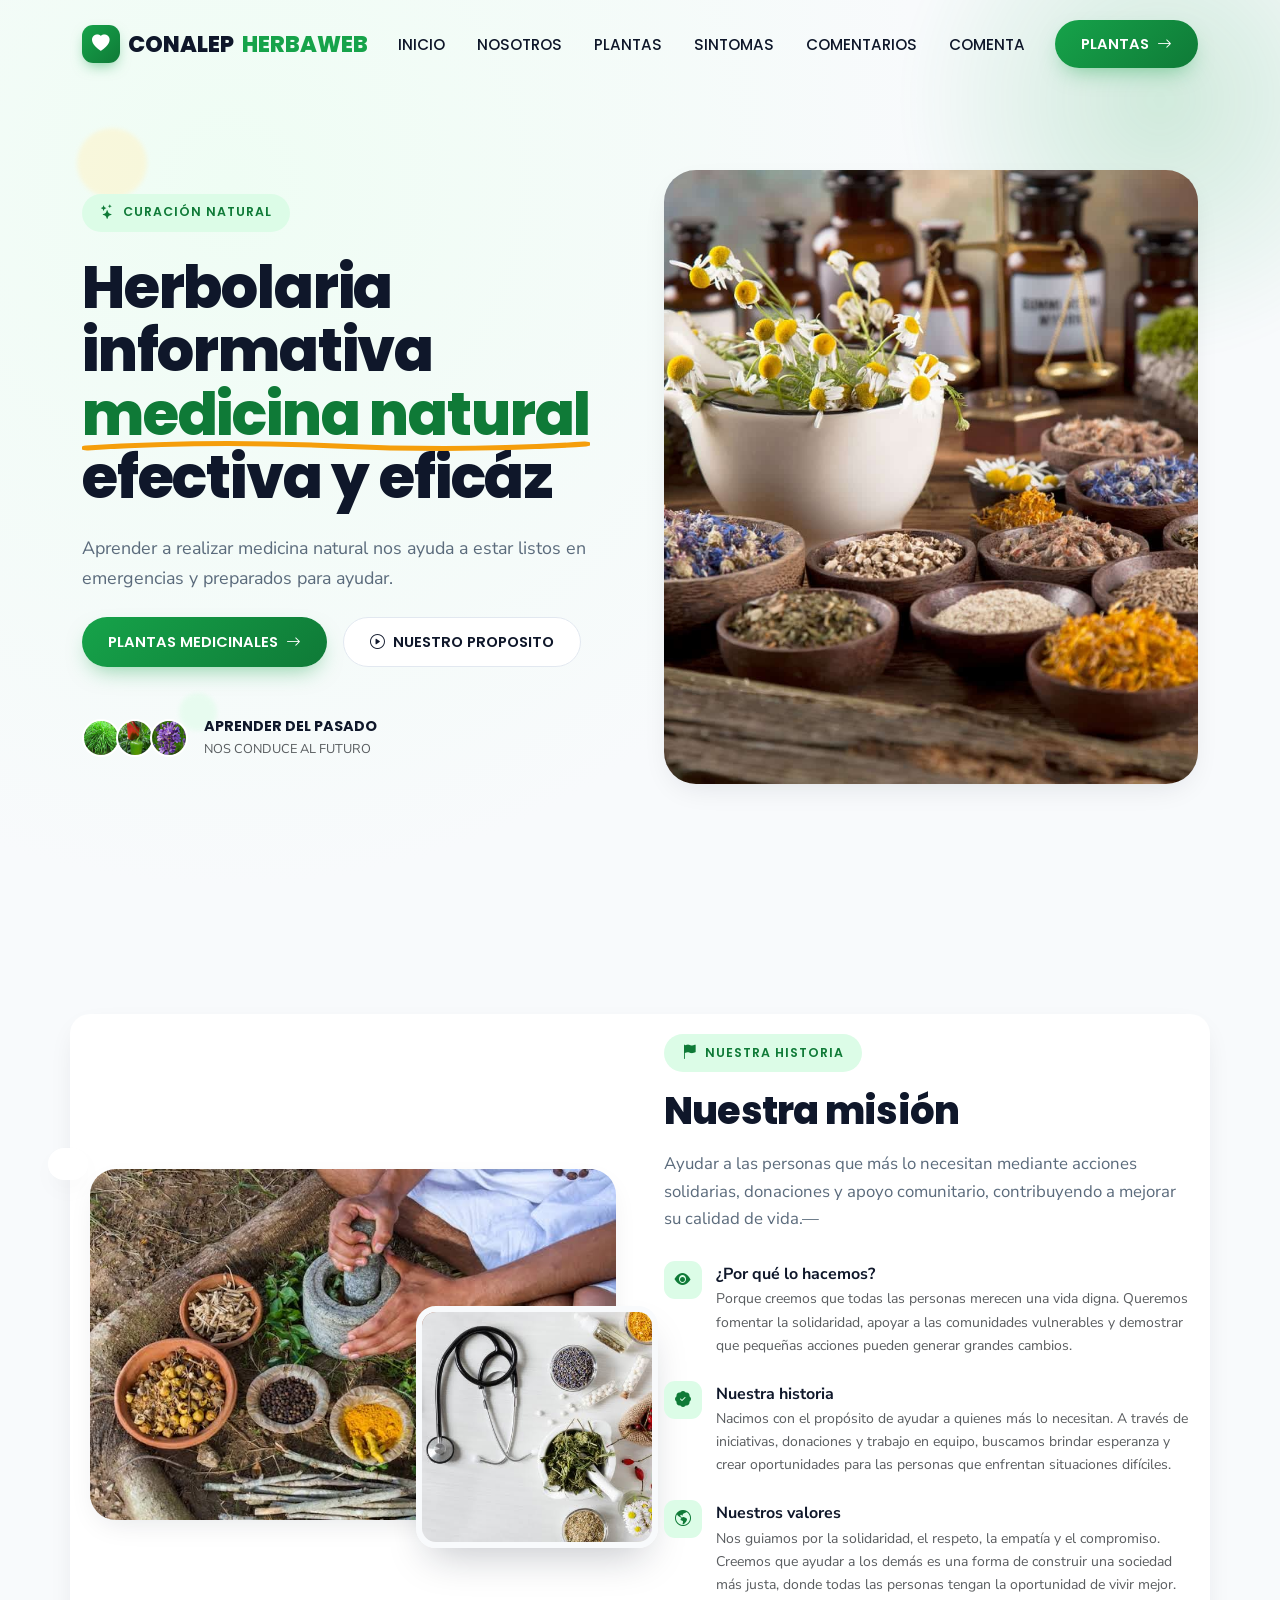
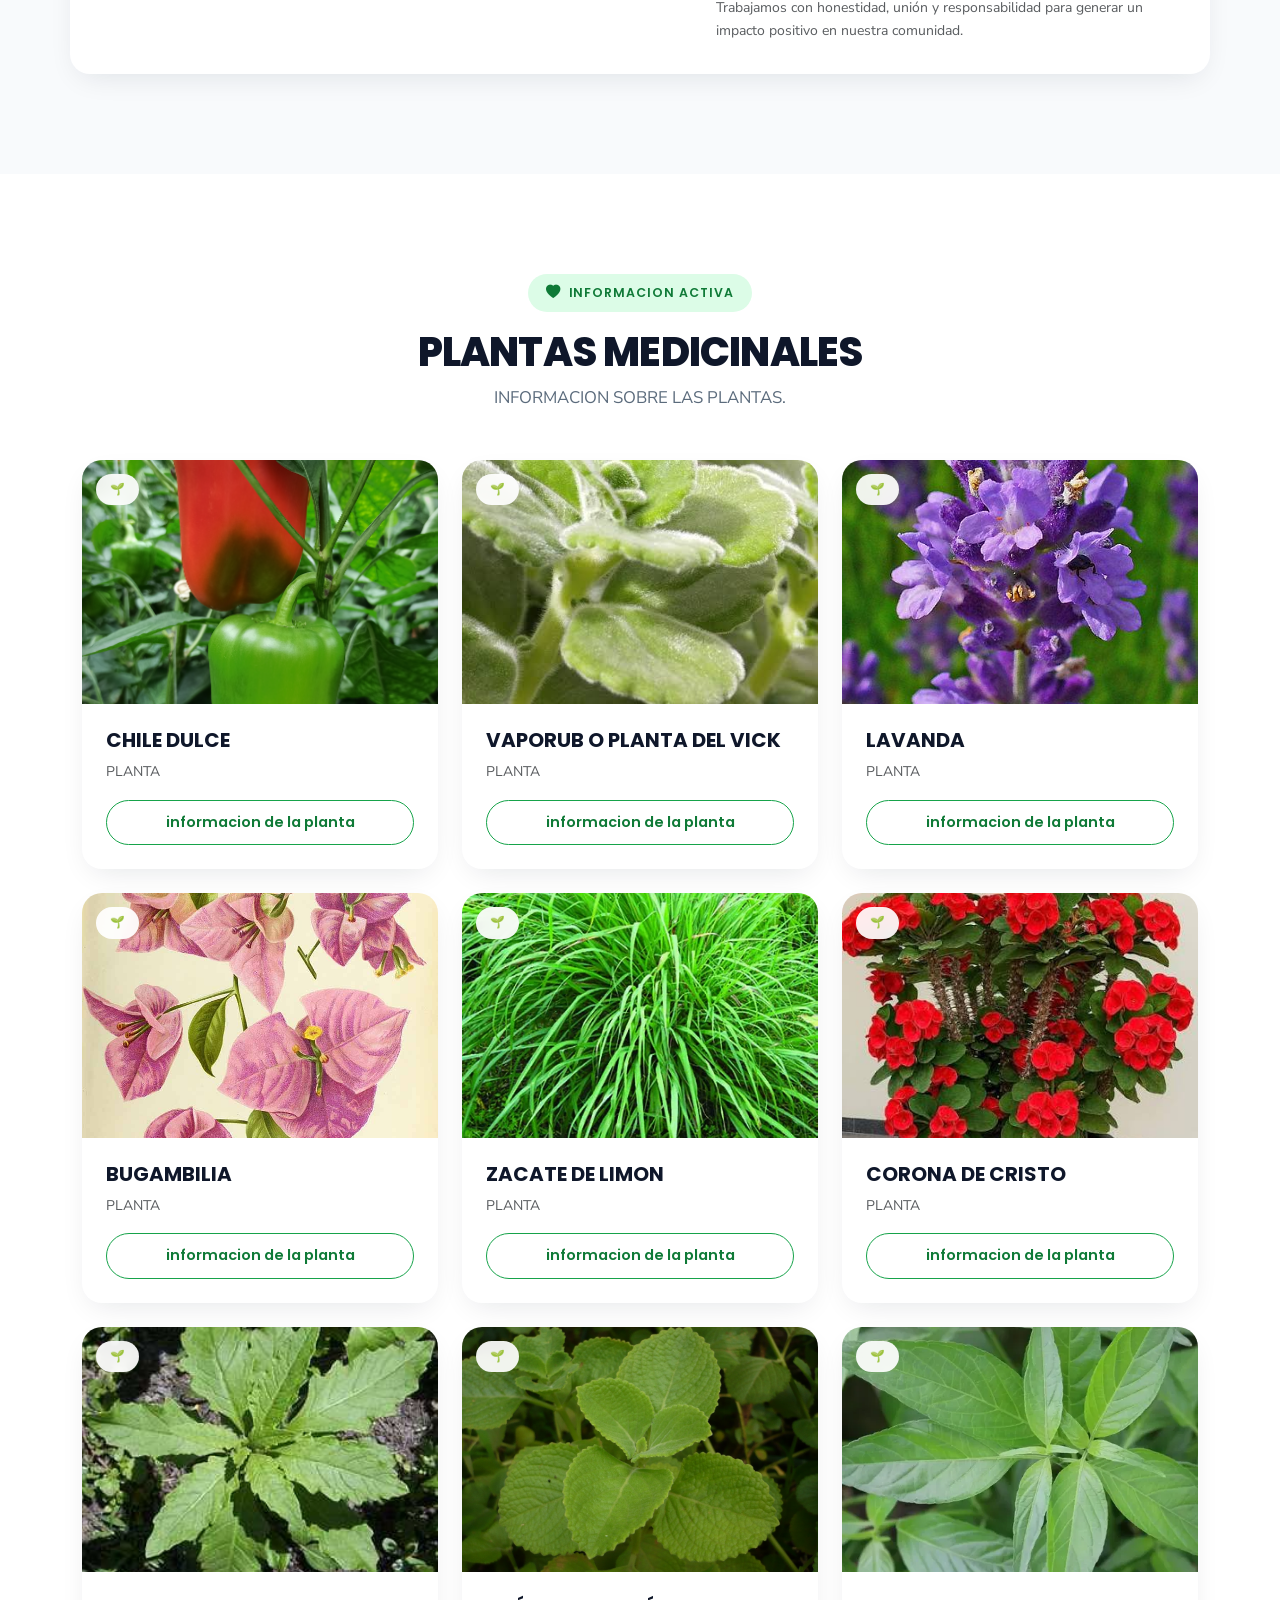
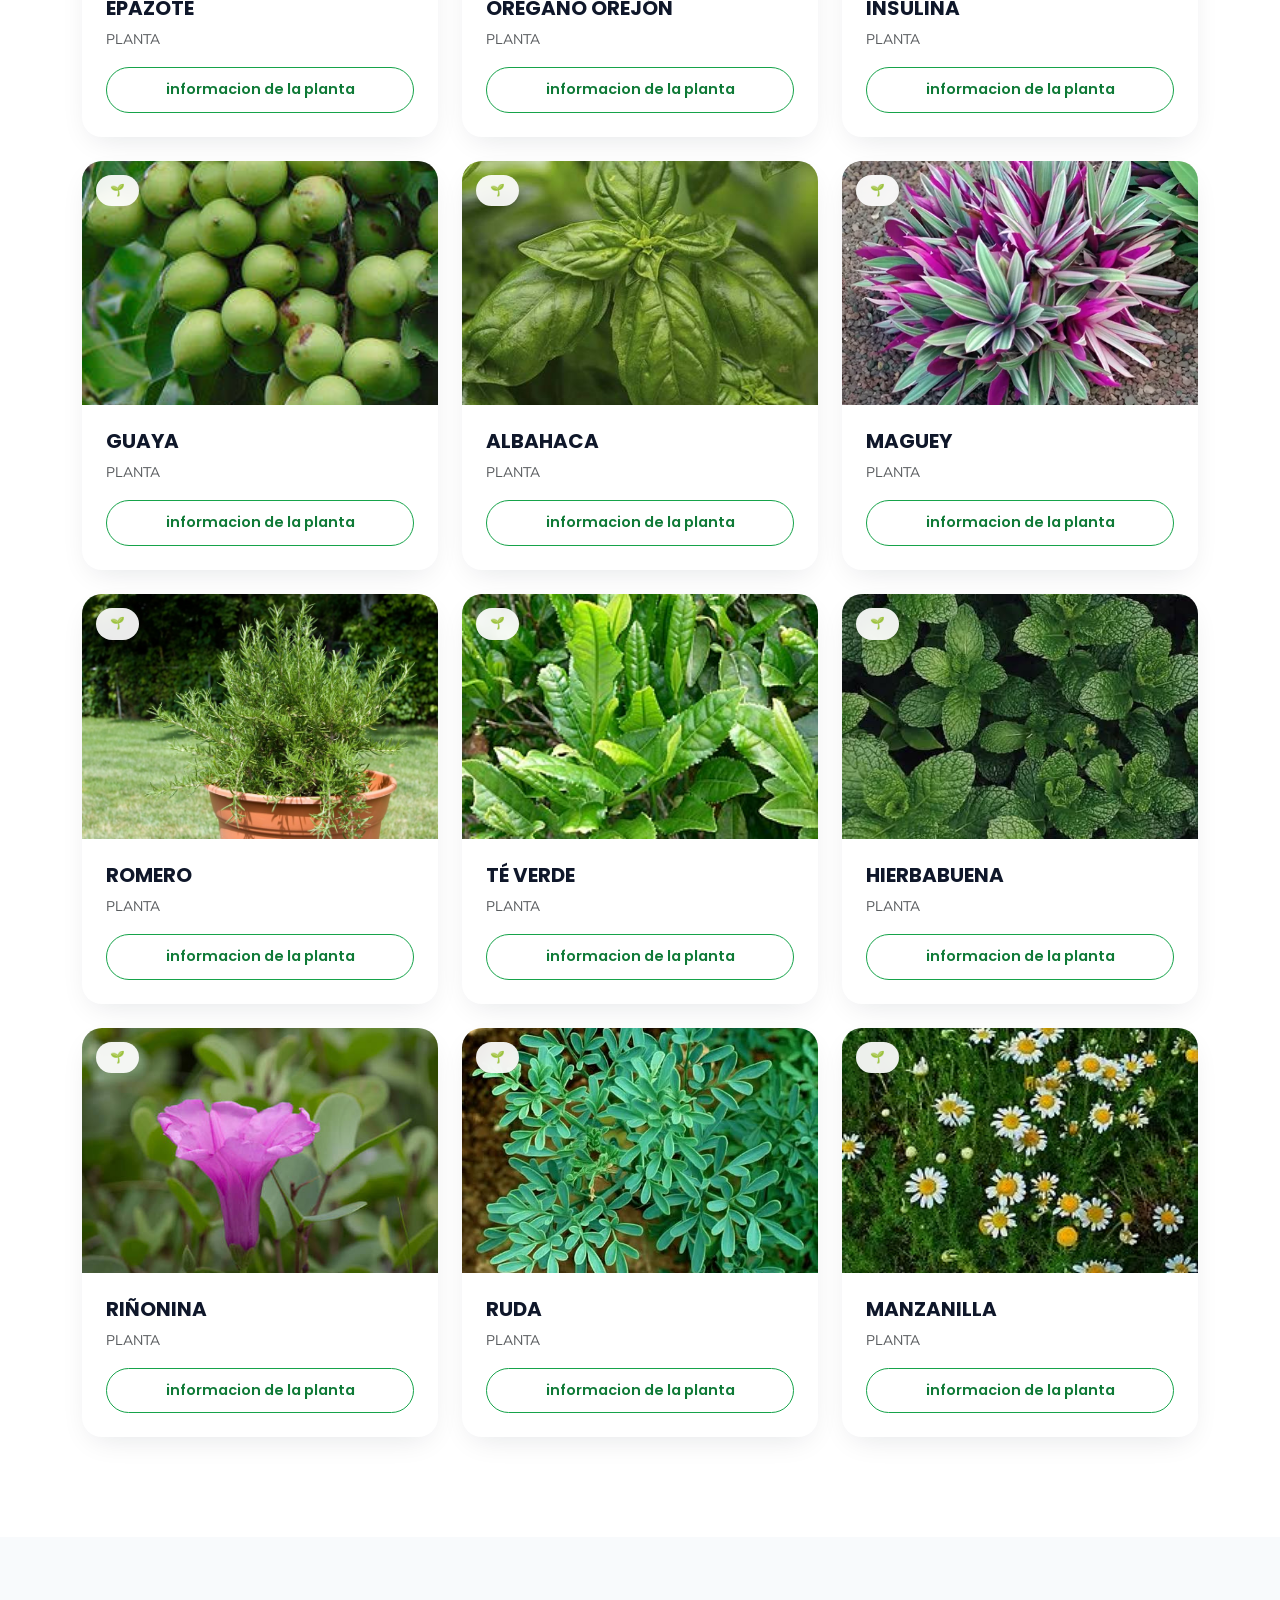
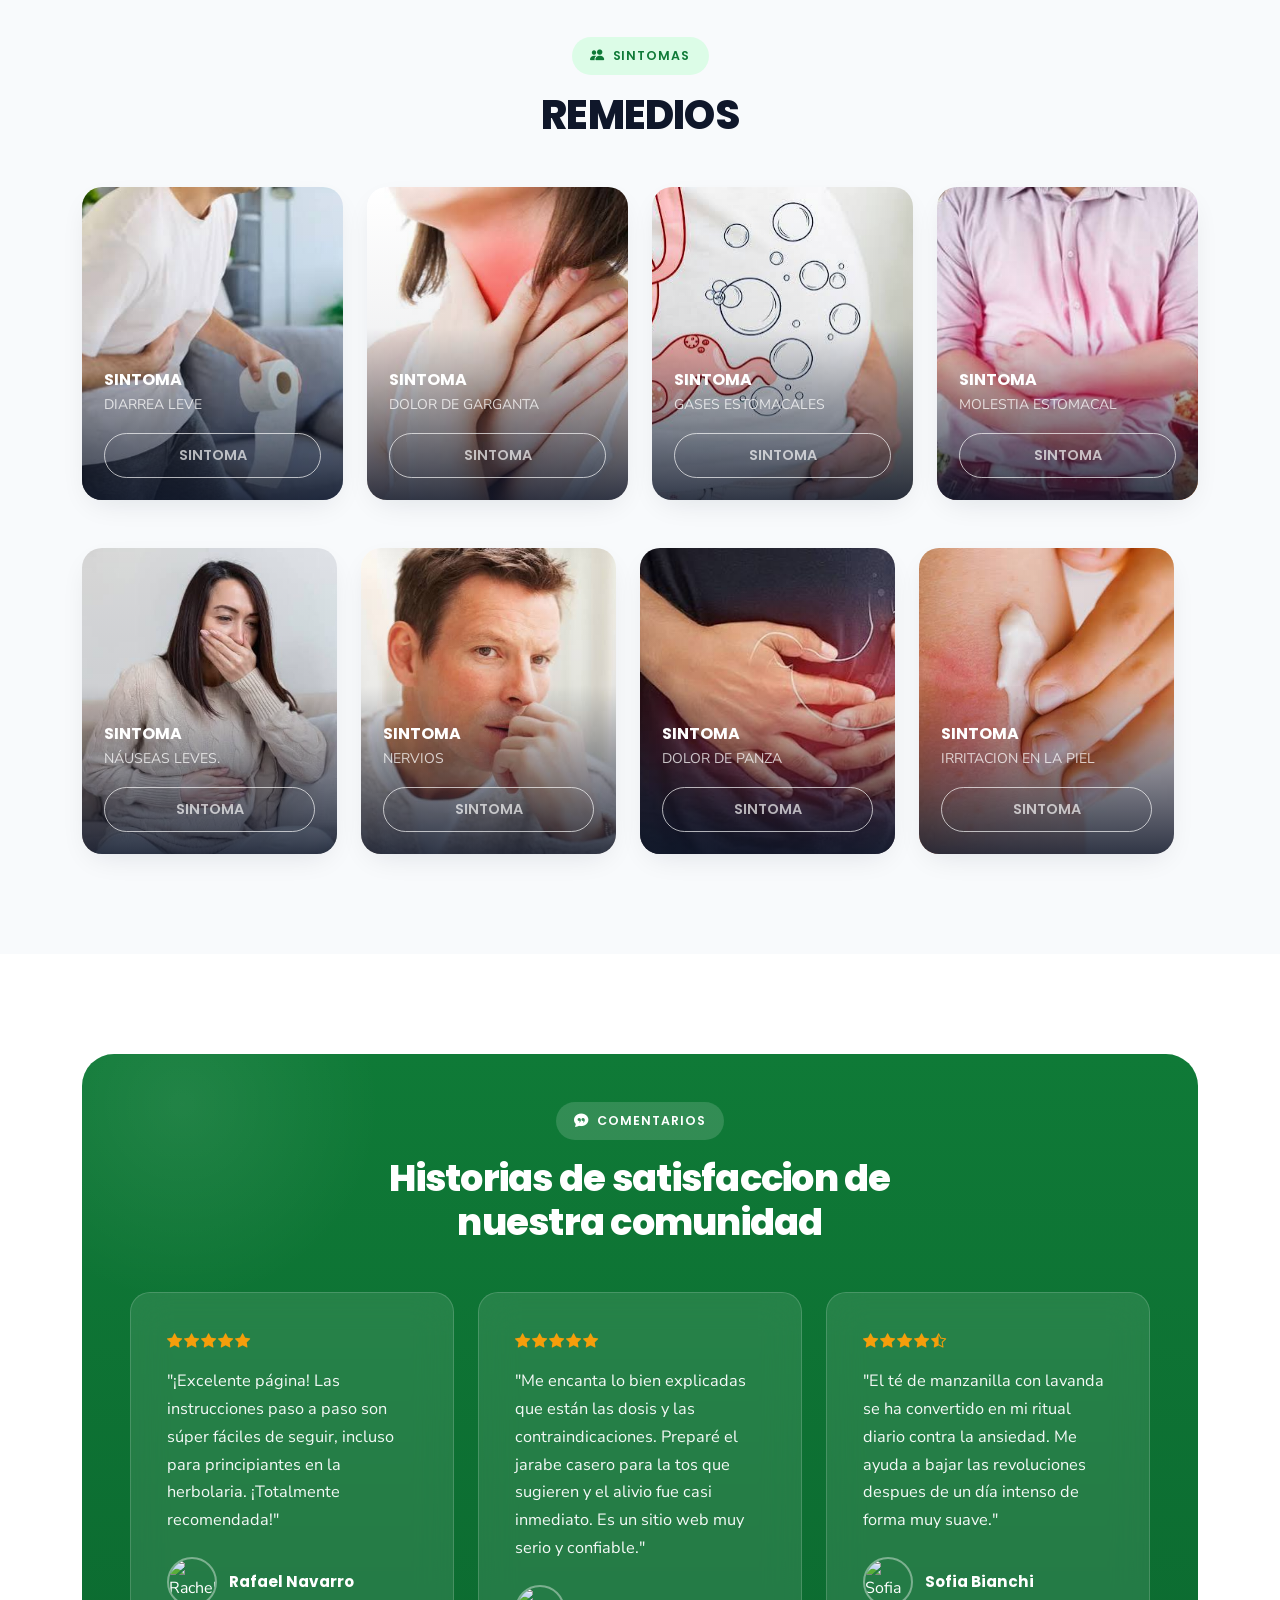
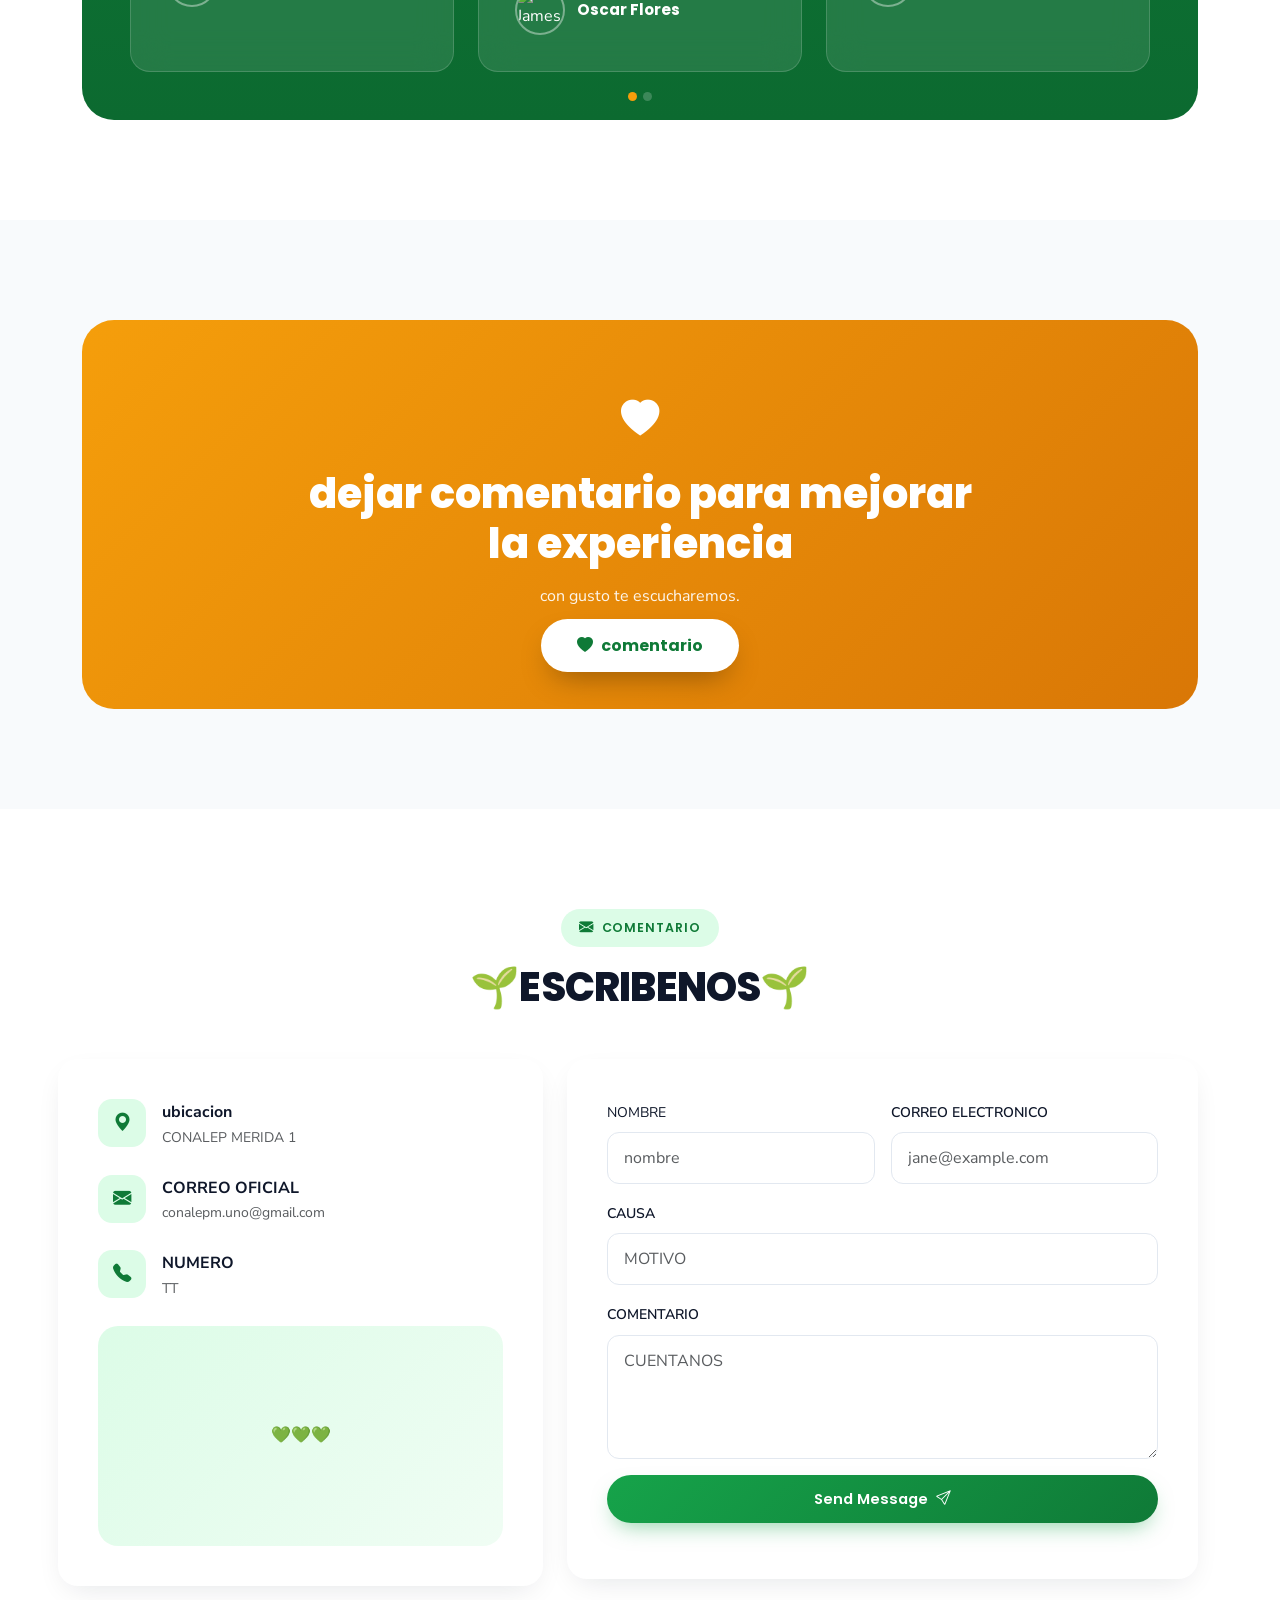
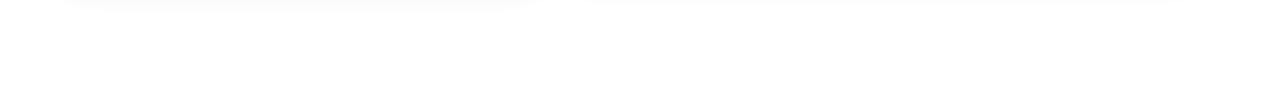
==== commit 7faeea01: "Refactor CTA banner layout and add comment button Updated CTA banner to improve layout and added a c" ====
--- a/index.html
+++ b/index.html
@@ -631,13 +631,15 @@
 ============================================ -->
 <section class="section-pad" id="cta">
 <div class="container">
-  <div class="cta-banner" data-aos="zoom-in">
+  <div class="cta-banner" data-aos="zoom-in" style="padding-bottom:50px;">
     <i class="bi bi-heart-fill" style="font-size:2.4rem;"></i>
     <h2 class="mt-3">dejar comentario para mejorar la experiencia</h2>
     <p class="mb-4" style="opacity:.92;">con gusto te escucharemos.</p>
-  </div>
-  <div style="text-align:center; margin-top:-26px; position:relative; z-index:10;">
-    <a href="#contact" class="btn-cta" id="ctaDonateBtn"><i class="bi bi-heart-fill me-2"></i>comentario</a>
+    
+    <div style="margin-top:20px;">
+      <a href="#contact" class="btn-cta" id="ctaDonateBtn"><i class="bi bi-heart-fill me-2"></i>comentario</a>
+    </div>
+
   </div>
 </div>
 </section>
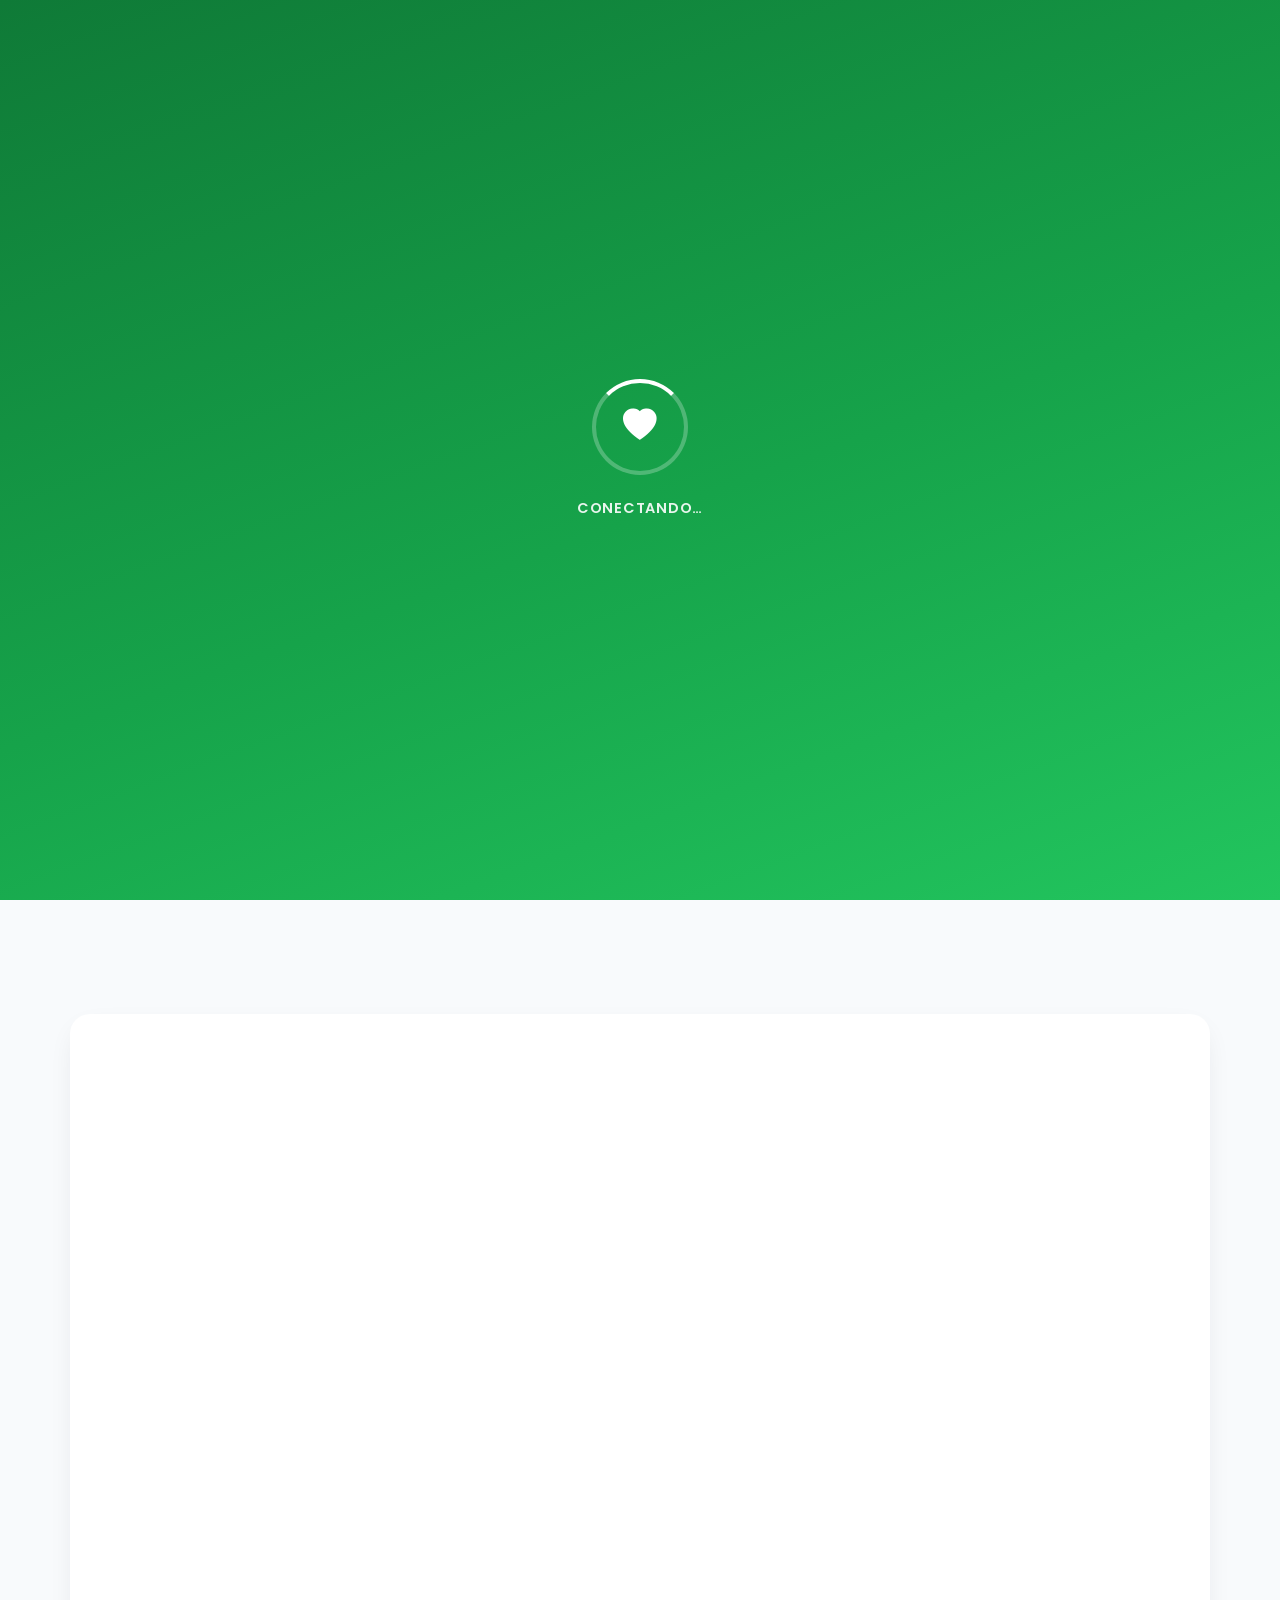
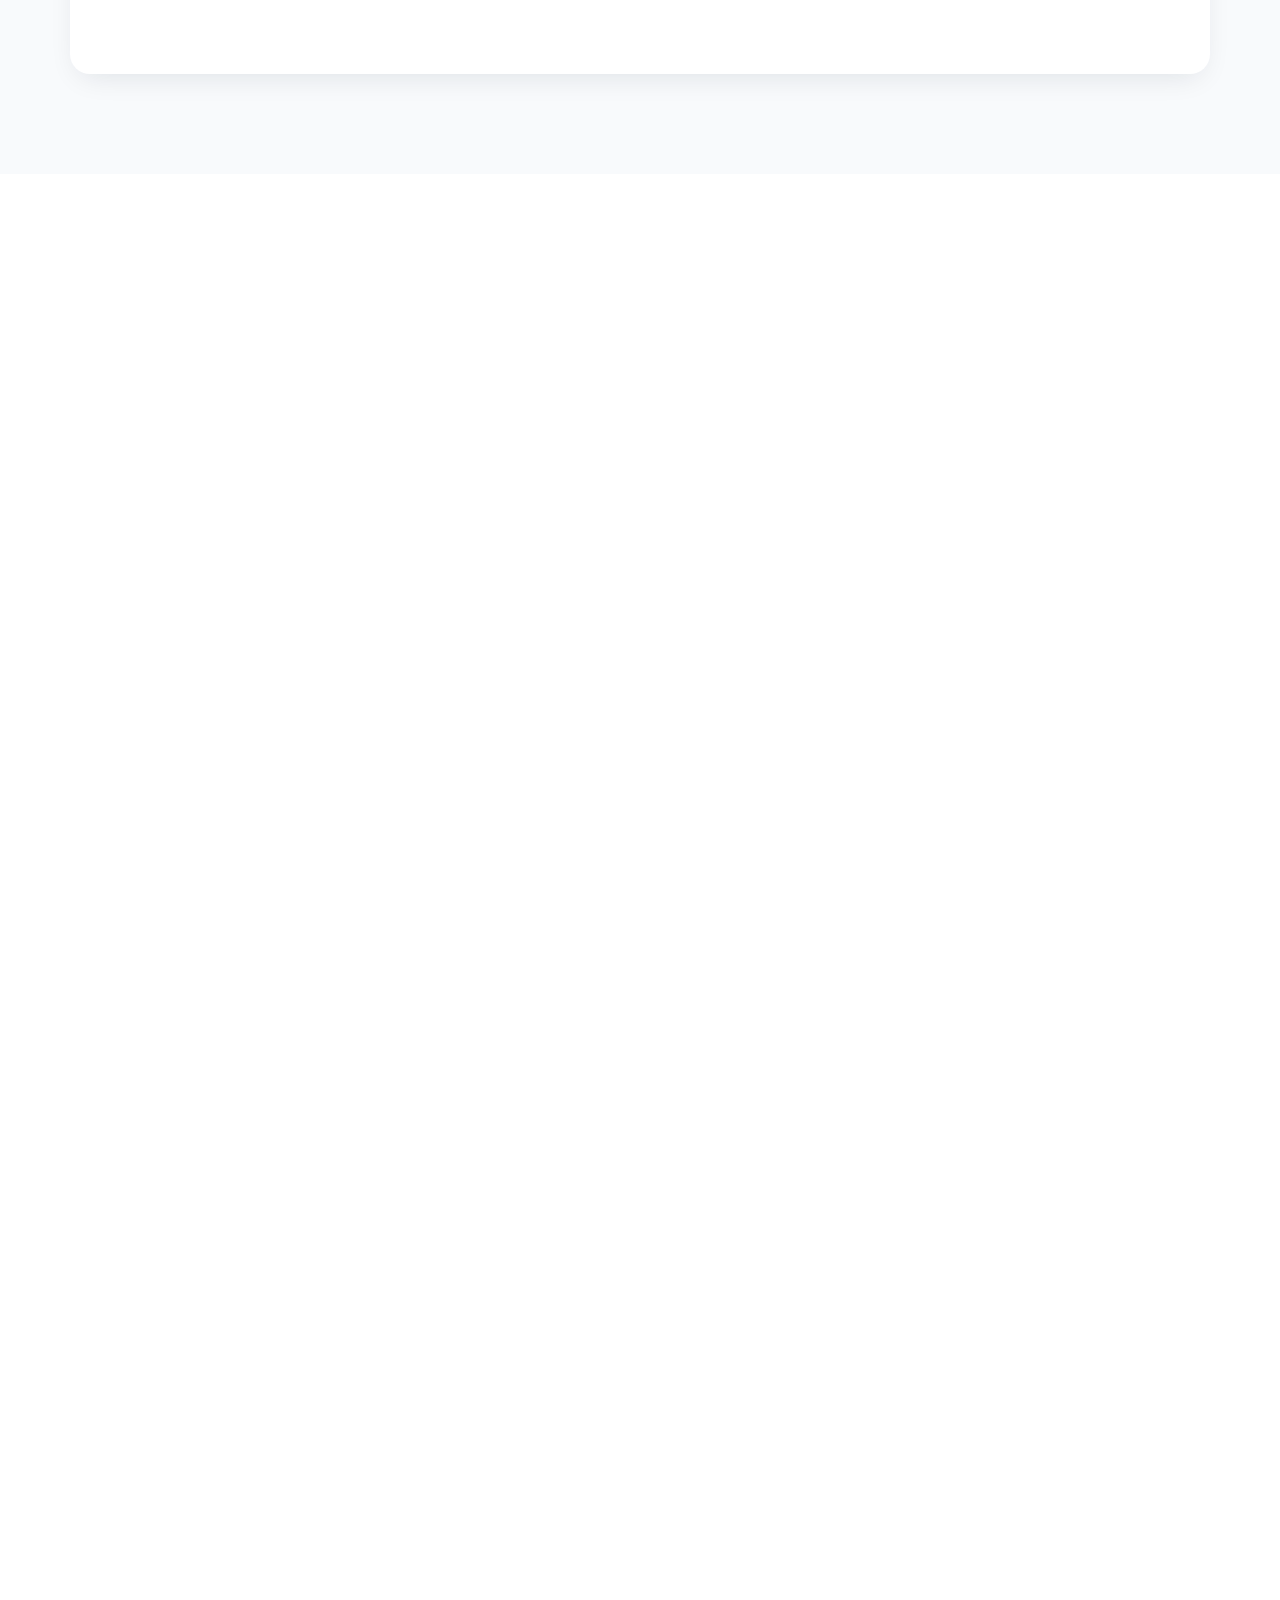
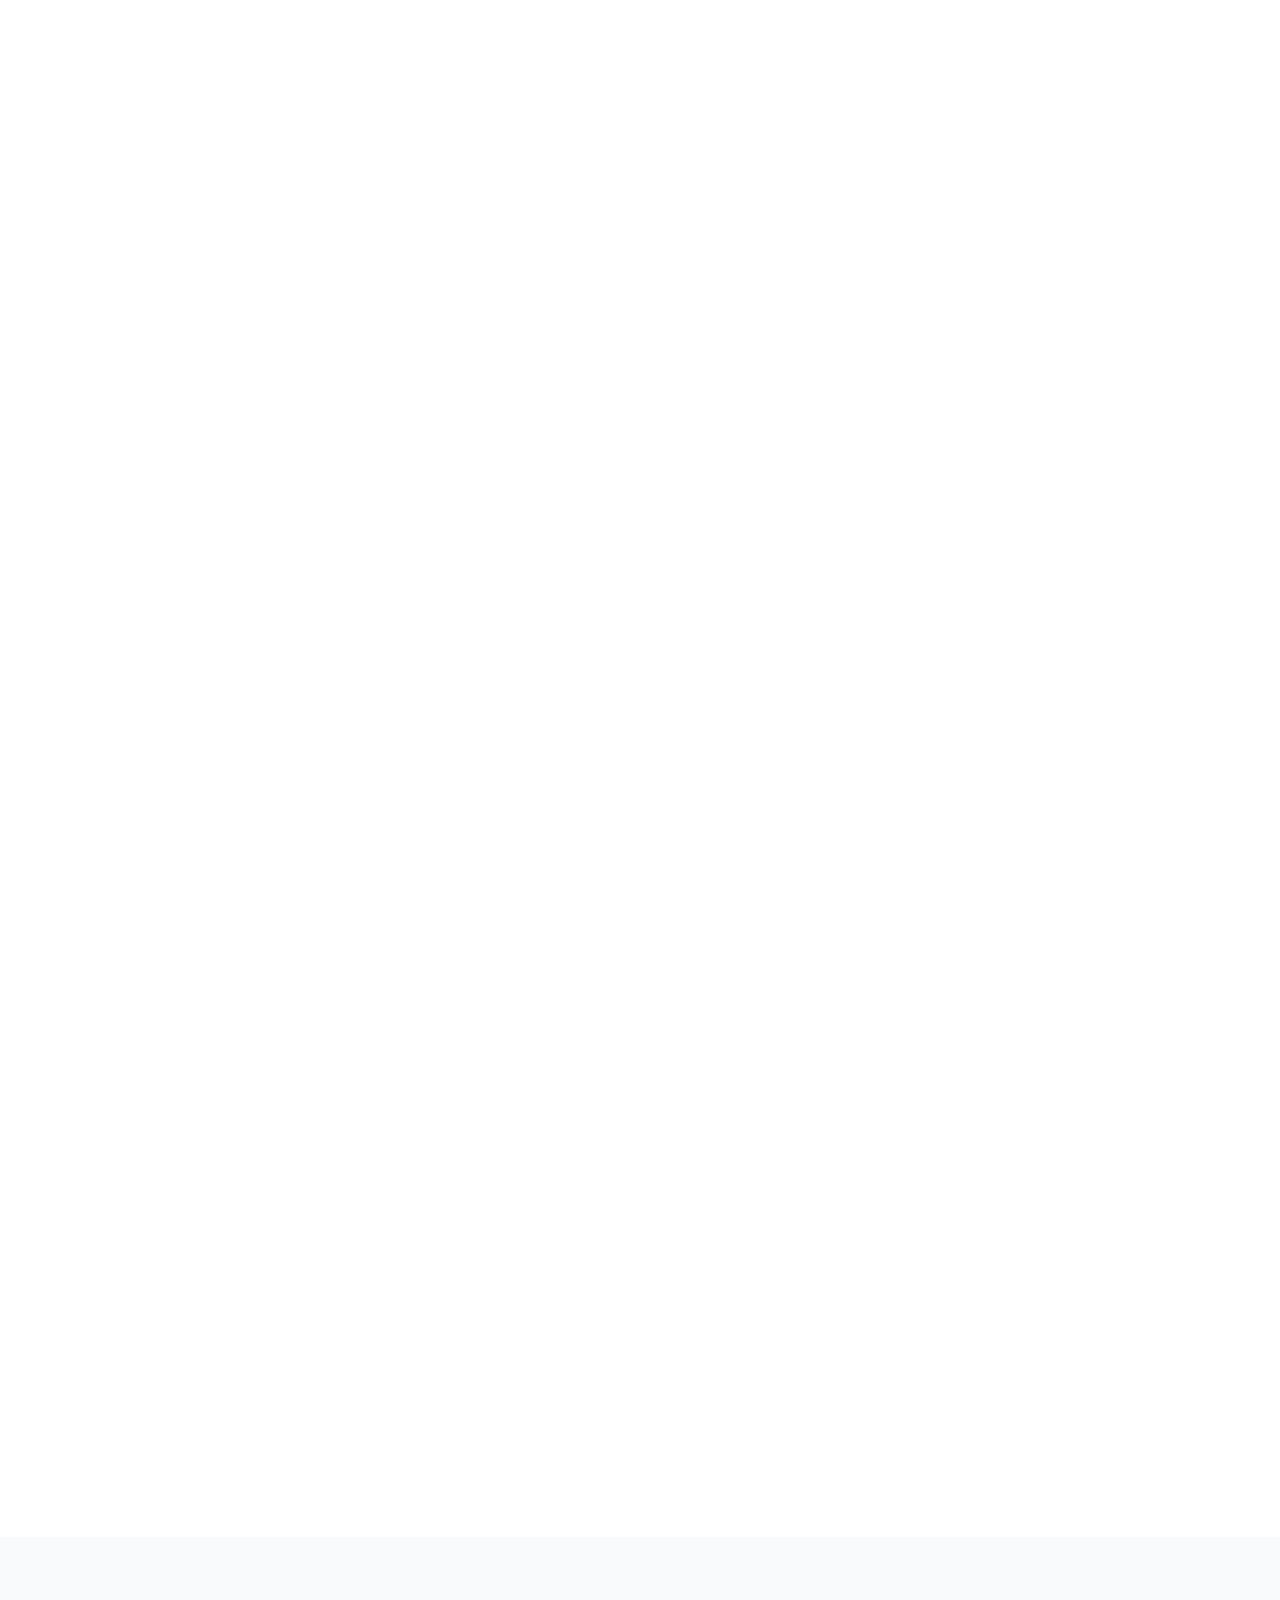
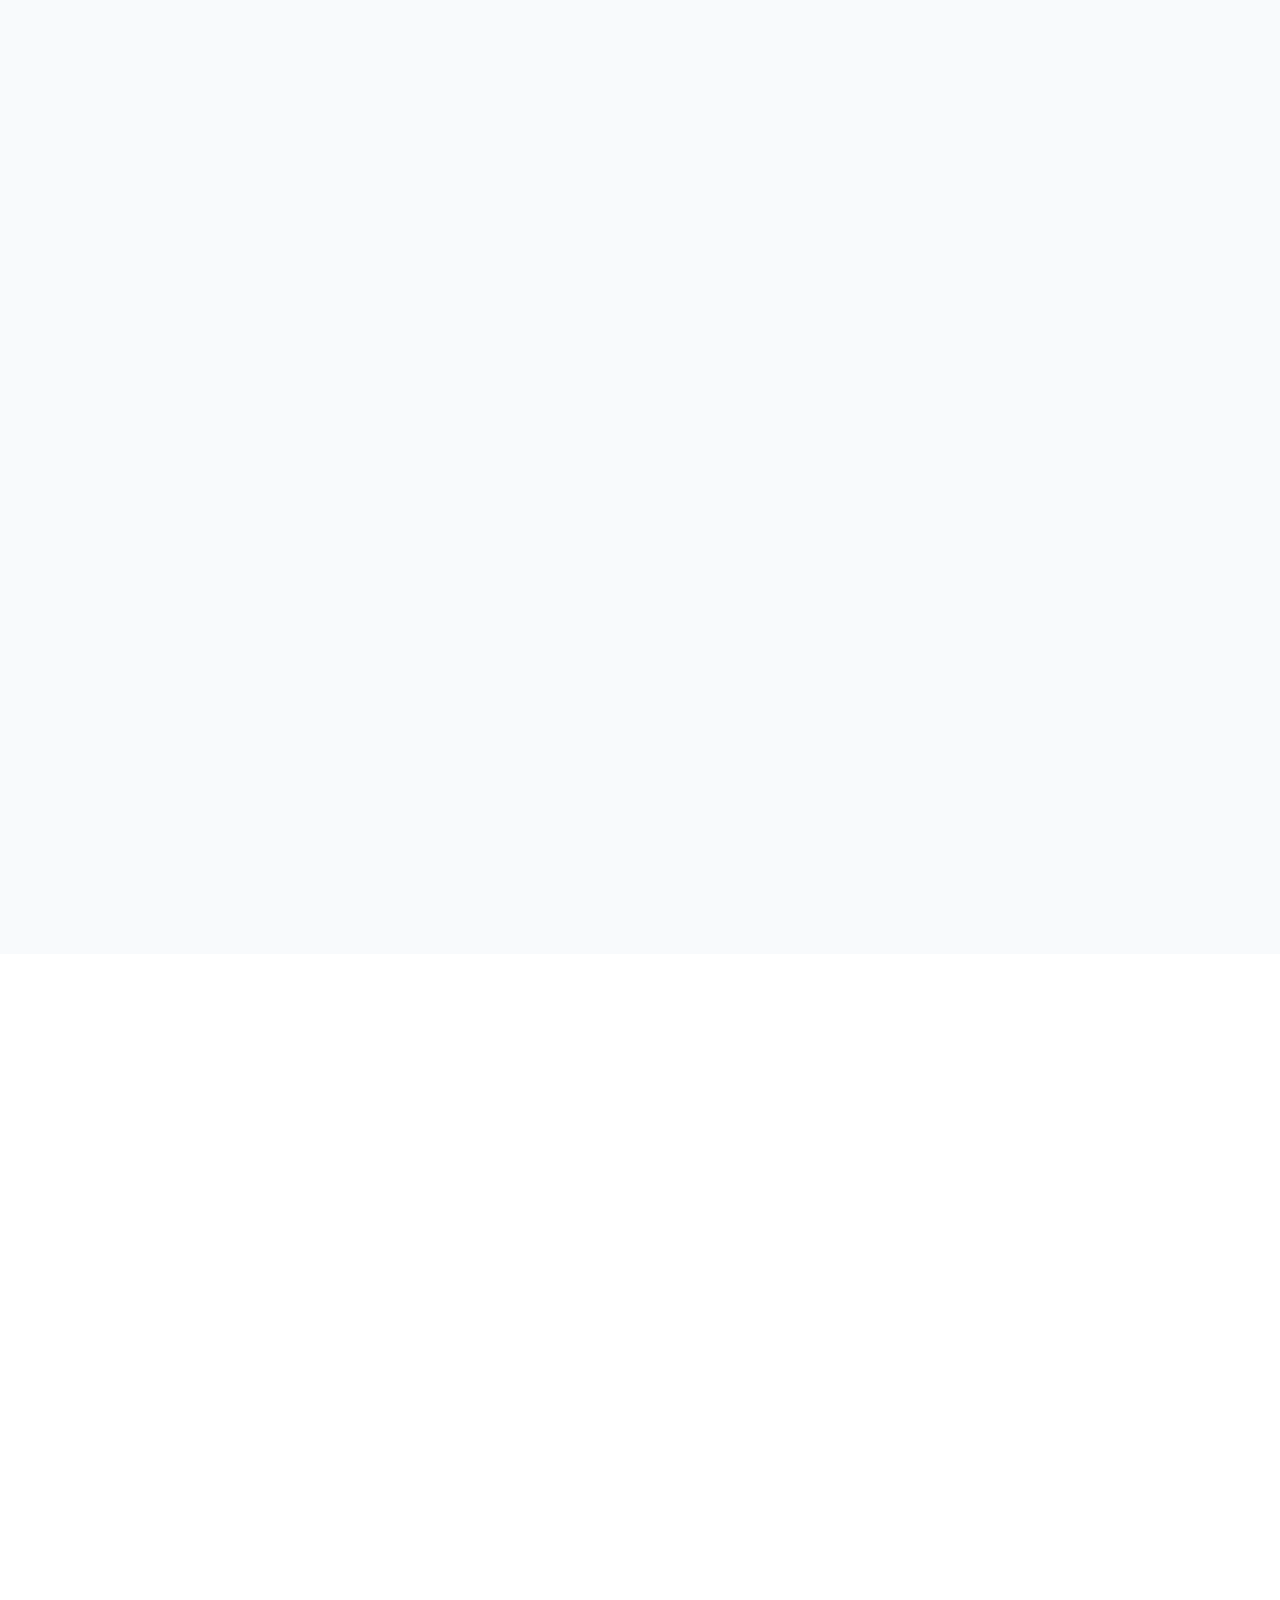
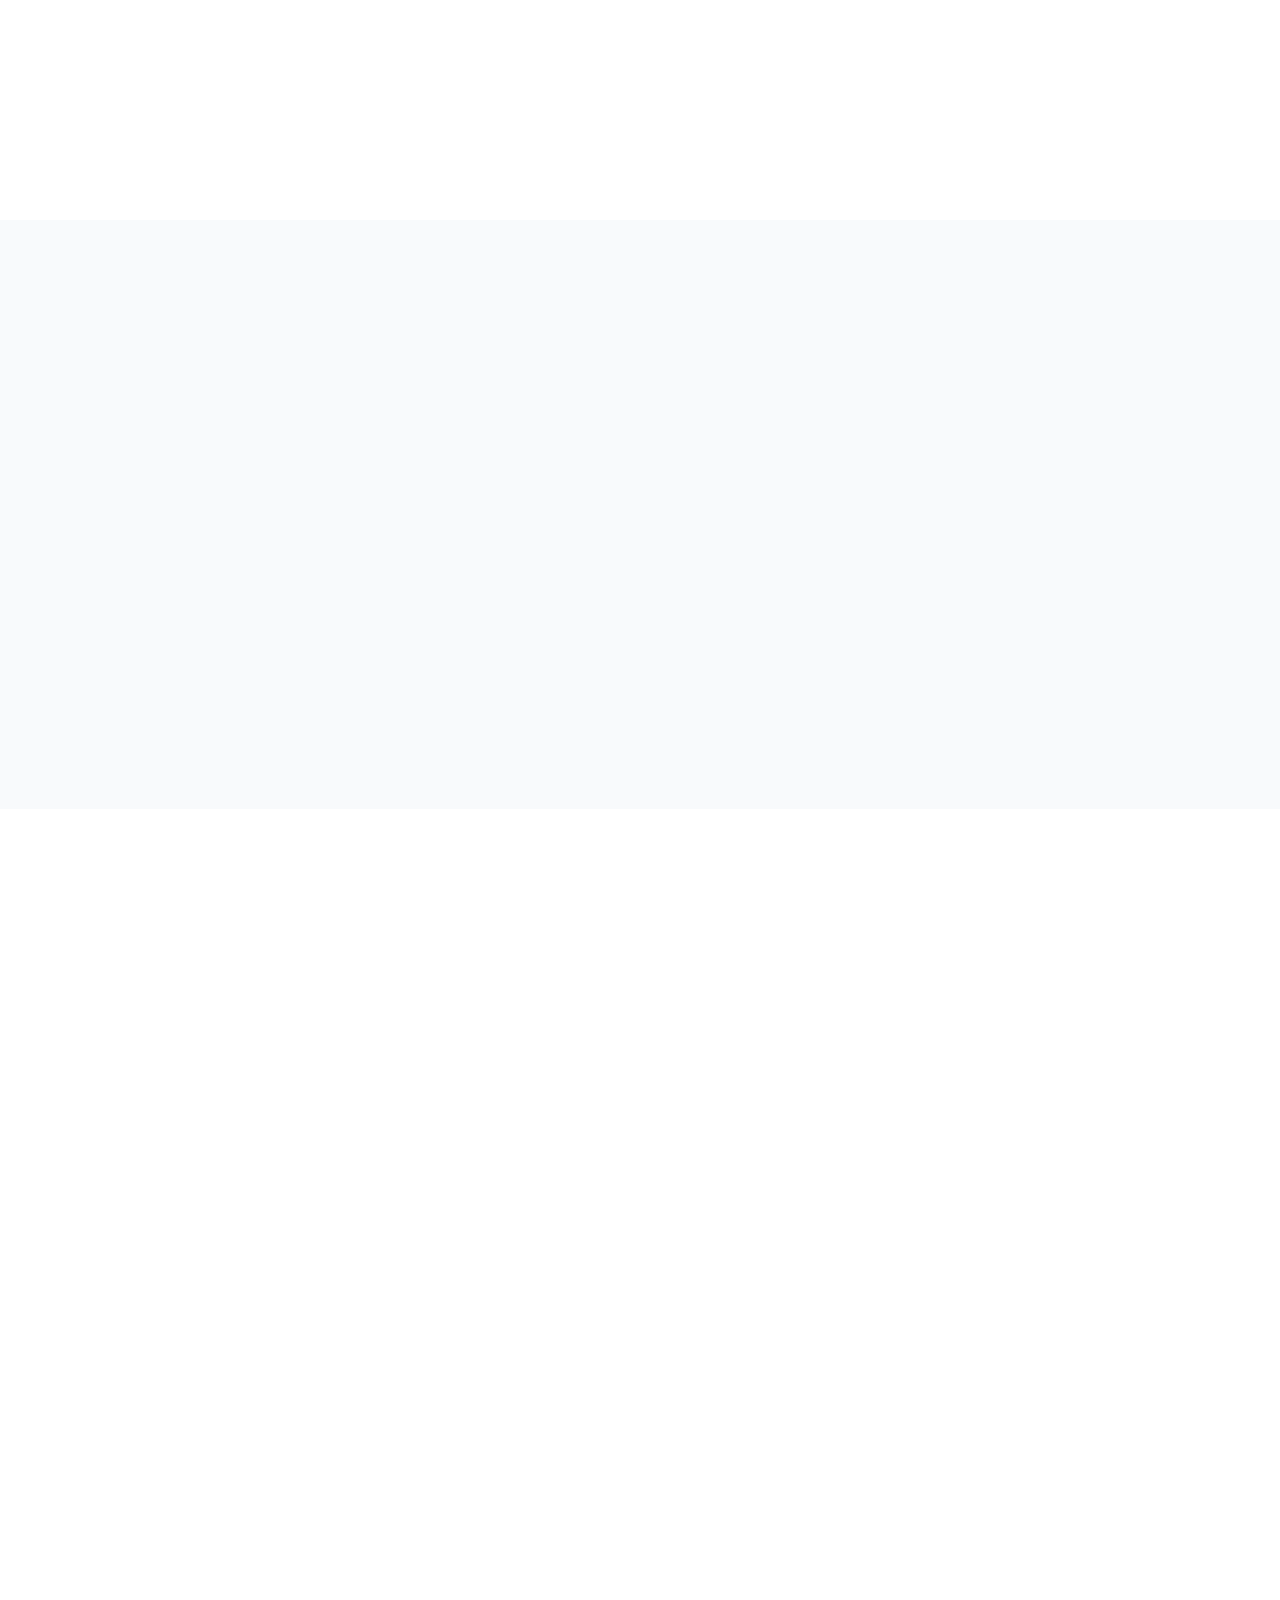
==== commit d4274279: "Revise Spanish translations in index.html Updated Spanish translations for various sections and elem" ====
--- a/index.html
+++ b/index.html
@@ -25,7 +25,7 @@
 
 <body>
 <!-- ============================================
-     PRELOADER
+     CARGA
 ============================================ -->
 <div id="preloader" aria-hidden="true">
   <div class="preload-ring"><i class="bi bi-heart-fill preload-heart"></i></div>
@@ -60,7 +60,7 @@
 
 
 <!-- ============================================
-     HERO
+     INICIO
 ============================================ -->
 <header class="hero" id="home">
   <div class="hero-glow"></div>
@@ -104,7 +104,7 @@
 
 
 <!-- ============================================
-     ABOUT US
+     NOSOTROS
 ============================================ -->
 <section class="section-pad" id="about">
   <div class="container contact-card about-card">
@@ -627,7 +627,7 @@
 
 
 <!-- ============================================
-     CTA BANNER
+     COMENTARIO
 ============================================ -->
 <section class="section-pad" id="cta">
 <div class="container">
@@ -646,7 +646,7 @@
 
 
 <!-- ============================================
-     CONTACT US
+     COMENTARIO
 ============================================ -->
 <section class="section-pad bg-white" id="contact">
   <div class="container">
@@ -658,7 +658,7 @@
       <div class="col-lg-5 contact-card" data-aos="fade-right">
         <div class="contact-info-item">
           <span class="ic"><i class="bi bi-geo-alt-fill"></i></span>
-          <div><strong>ubicacion</strong>
+          <div><strong>UBICACIÓN</strong>
             <div class="text-muted small">CONALEP MERIDA 1</div>
           </div>
         </div>
@@ -723,7 +723,7 @@
 
 
 <!-- ============================================
-     SCROLL TO TOP
+    BOTON
 ============================================ -->
 <div id="scrollTop" role="button" aria-label="Scroll to top" tabindex="0">
   <svg viewBox="0 0 52 52"><circle cx="26" cy="26" r="23"></circle><circle class="progress" cx="26" cy="26" r="23"></circle></svg>
@@ -753,11 +753,7 @@
 
 
 
-<!-- Bootstrap Bundle -->
-<script src="assets/scripts/bootstrap.bundle.min.js"></script>
-<!-- AOS -->
-<script src="https://unpkg.com/aos@2.3.1/dist/aos.js"></script>
-<script src="assets/scripts/script.js"></script>
+
 
 
 
@@ -773,7 +769,7 @@
 <p><b>NOMBRE CIENTIFICO:</b> capsicum annum l  (ch´uhuk lik)</p>
 <p><b>EFECTO:</b> Es un alimento nutritivo que aporta vitamina c, carutenoides y anhoxidantes contribuye a una alimentación saludable. Ayuda a respirar mejor, gracias a su alto alhsimo contenido de vitamina C fortalece el sistema inmunológico, ayudando con las enfermedades respiratorias (asma) </p>
 <p><b>DOSIS:</b> Fruto seco y triturado ½ de chile .</p>
-<p><b>INNTERACCIONES:</b> Puede tener interacciones con los fármacos vilamina c .</p>
+<p><b>INTERACCIONES:</b> Puede tener interacciones con los fármacos vilamina c .</p>
 <p><b>RECETA:</b> Lavar el chile dulce, retirar el tallo y las semillas, cortarlo y ponerlo a secar dentro de tres a cuatro semanas para deshidratarse tónico o jarabe natural. ½ chile dulce, sin semillas, picado ya triturado(seco) 1 trozo de jengibre fresco 2 cm, rebanado. El jugo y ralladura de un limón.2 tazas de agua. 2-3 cucharadas de miel natural (por gusto) hervir y cocinar a fuego lento. .</p>
 <p><b>UBICACIÓN:</b> Se cultiva en huertos y parcelas de regiones cálidas necesitan luz solar, nativa de regiones tropicales y subtropicales de las Américas. Originalmente desde el sur de Estados Unidos hasta el norte de Sudamérica México Yucatán, campeche sureste de México Yucatán. .</p>
 <p><b>ALERTA:</b> Lavar antes de consumir o puede ocasionar molestias digestivas o reacciones alérgicas..</p>
@@ -831,9 +827,9 @@
 <p><b>EFECTO:</b> Es un buen antinflamatorio, analgésico y también un antioxidante. </p>
 <p><b>DOSIS:</b> Una a dos tazas de infusión,25 0-500 ml después de una comida.</p>
 <p><b>INTERACCIONES:</b> Puede potenciar los efectos de los anticoagulantes y antiagregantes plaquetarios (aspirina y Warfarina).</p>
-<p><b>RECETA:</b> Infusiona una cucharada de flores y hojas secas en una taza de agua caliente, tapar y esperar 10 minutos y posteriormente colar para luego tomar una o dos veces al día </p>
+<p><b>RECETA:</b>Coloca una cucharada de flores y hojas secas en una taza con agua caliente. Tapa y deja reposar durante 10 minutos. Después, cuela la infusión y estará lista para beber. Se recomienda consumir de una a dos veces al día.</p>
 <p><b>UBICACIÓN:</b> Esta planta se encuentra en zonas cálidas y soleadas en jardines, patios o macetas se adaptan bien a climas tropicales y subtropicales </p>
-<p><b>ALERTA:</b> Puede causar alergias en piel sensible y no se puede consumir en exceso y evitar tomar en embarazo y lactancia sin supervisión médica. </p>
+<p><b>ALERTA:</b> Puede provocar reacciones alérgicas en personas con piel sensible. Se recomienda evitar su consumo excesivo. Durante el embarazo y la lactancia, debe evitarse su uso sin consultar previamente a un profesional de la salud. </p>
     
     <button onclick="document.getElementById('modal-planta4').style.display='none'" style="background:green; color:white; border:none; padding:10px 20px; border-radius:8px; margin-top:10px;">Cerrar</button>
   </div>
@@ -849,10 +845,10 @@
 <p><b>NOMBRE CIENTIFICO:</b> cymbopogon citratus </p>
 <p><b>EFECTO:</b> Tiene un efecto digestivo, antiespasmódico como también relajante, antiinflamatorio y antimicrobiano</p>
 <p><b>DOSIS:</b> De una a dos tazas de infusión 250500 ml aproximadamente al día, después de las comidas.</p>
-<p><b>INTERACCIONES:</b> Puede aumentar el efecto de sedantes y medicamentos para la presión arterial y también puede disminuir la adsorción de algunos medicamentos por su efecto en la motilidad intestinal.</p>
-<p><b>RECETA:</b> Infusiona de una a dos cucharadas de hojas frescas o secas en una taza con agua caliente Tapar y dejar reposar 10 minutos y posteriormente colar y tomar de una a tres veces al día </p>
+<p><b>INTERACCIONES:</b> Puede potenciar los efectos de los medicamentos sedantes y de aquellos utilizados para controlar la presión arterial. Además, debido a su efecto sobre la motilidad intestinal, puede disminuir la absorción de algunos medicamentos.</p>
+<p><b>RECETA:</b> Coloca de una a dos cucharadas de hojas frescas o secas en una taza con agua caliente. Tapa y deja reposar durante 10 minutos. Posteriormente, cuela la infusión y estará lista para consumir. Se recomienda tomar de una a tres veces al día. </p>
 <p><b>UBICACIÓN:</b> Se encuentra en climas cálidos y húmedos en jardines huertos o macetas donde necesitan buena luz solar y riego moderado </p>
-<p><b>ALERTA:</b> Puede causar irritación gástrica en personas sensibles y no se puede consumir en exceso y sobre todo evitar durante el embarazo y la lactancia sin supervisión medica </p>
+<p><b>ALERTA:</b> Puede provocar irritación gástrica en personas sensibles, por lo que se recomienda evitar su consumo excesivo. Asimismo, debe evitarse su uso durante el embarazo y la lactancia, salvo bajo la supervisión de un profesional de la salud. </p>
     
     <button onclick="document.getElementById('modal-planta5').style.display='none'" style="background:green; color:white; border:none; padding:10px 20px; border-radius:8px; margin-top:10px;">Cerrar</button>
   </div>
@@ -869,9 +865,9 @@
 <p><b>EFECTO:</b> Es un buen purgante drástico y tratamiento queratolitico topico (uerrugas).</p>
 <p><b>DOSIS:</b> La dosis es sumamente estricta sobre su uso externo de micro dosis, prohibido el consumo masivo u oral. </p>
 <p><b>INTERACCIONES:</b> Es un laxante sintético, diuréticos de asa, glucósidos cardíacos y fármacos hepáticos. </p>
-<p><b>RECETA:</b> Punturar el talco y extraer una gota de latex blanco fresca y aplicar exactamente sobre la verruga con un hisopo y evitar no tocar la piel sana. </p>
-<p><b>UBICACIÓN:</b> Esta se ubica en península de Yucatán Enel sureste mexicano y en climas tropicales. </p>
-<p><b>ALERTA:</b> El latex altamente toxico y puede causar gastroenteritis severa, úlceras digestiva y ceguera por contacto ocular. </p>
+<p><b>RECETA:</b> Realiza una pequeña punción en el tallo y extrae una gota de látex blanco fresco. Con ayuda de un hisopo, aplica cuidadosamente el látex únicamente sobre la verruga, evitando el contacto con la piel sana.. </p>
+<p><b>UBICACIÓN:</b>Se encuentra distribuida principalmente en la península de Yucatán, ubicada en el sureste de México, así como en regiones de clima tropical. </p>
+<p><b>ALERTA:</b> El látex es altamente tóxico y puede provocar gastroenteritis severa, úlceras en el tracto digestivo y lesiones oculares graves que pueden ocasionar pérdida de la visión en caso de contacto con los ojos.</p>
     
     <button onclick="document.getElementById('modal-planta6').style.display='none'" style="background:green; color:white; border:none; padding:10px 20px; border-radius:8px; margin-top:10px;">Cerrar</button>
   </div>
@@ -889,7 +885,7 @@
 <p><b>DOSIS:</b> Como máximo tres a cinco hojas en infusión por litro de agua no excederse de tres días seguidos </p>
 <p><b>INTERACCIONES:</b> Antiparasitarios químicos (mebendazol/albendaza) anticuagulantes y metaboliza dos en citocromo p450 </p>
 <p><b>RECETA:</b> Hervir de tres a cinco hojas frescas en un litro de agua durante 5 minutos posteriormente colar y tomar una taza pequeña durante ayunas durante 3 días como maximo</p>
-<p><b>UBICACIÓN:</b> Abundante en todo México y la península de Yucatán puede encontrarse en patios y campos.</p>
+<p><b>UBICACIÓN:</b> Abundante en todo México y en la península de Yucatán puede encontrarse en patios y campos.</p>
 <p><b>ALERTA:</b> Rico en arsarido (neurotóxico) Contraindicado en el embarazo (abortivo) en la lactancia y en menores de 3 años. </p>
     
     <button onclick="document.getElementById('modal-planta7').style.display='none'" style="background:green; color:white; border:none; padding:10px 20px; border-radius:8px; margin-top:10px;">Cerrar</button>
@@ -932,7 +928,7 @@
 <p><b>INTERACCIONES:</b> Puede tener efectos secundarios sobre el consumo inadecuado puede provocar una hipoglucemia o incluso puede interferir con los de un medicamento. </p>
 <p><b>RECETA:</b>  Hojas: 1 a 2 hojas medianas (frescas o secas).  • Agua: 250 ml  Modo de Preparación: 1. Lavar: Limpie minuciosamente las hojas frescas bajo el chorro de agua corriente para eliminar cualquier residuo mecánico. 2. Hervir: Coloque los 250 ml de agua en una olla pequeña y llévela al fuego hasta que alcance el punto de ebullición. 3. Infundir: En cuanto el agua comience a hervir, apague el fuego. Añada las hojas inmediatamente al agua caliente y tape el recipiente para evitar la evaporación de los compuestos volátiles. 4. Reposar: Deje reposar la mezcla tapada durante un periodo de 5 a 10 minutos. 5. Colar y consumir: Pase la infusión por un colador para separar los fragmentos de una hoja y sírvala caliente o tibia.</p>
 <p><b>UBICACIÓN:</b> En al estado de Yucatán esta planta se encuentra y se cultiva principalm ente en el oeste y el noroeste del estado. </p>
-<p><b>ALERTA:</b> El exceso de consumir esta planta puede causar una hipoglucemia grave y también daños prolongados como malestar estomacal, diarrea, deshidratación. </p>
+<p><b>ALERTA:</b> El exceso de consumir esta planta puede causar una hipoglucemia grave y también daños prolongados como malestar estomacal, diarrea y deshidratación. </p>
     
     <button onclick="document.getElementById('modal-planta9').style.display='none'" style="background:green; color:white; border:none; padding:10px 20px; border-radius:8px; margin-top:10px;">Cerrar</button>
   </div>
@@ -1046,7 +1042,7 @@
 <p><b>INTERACCIONES:</b>La hierbabuena/menta puede interactuar con algunos medicamentos (medicamentos metabolizados por el hígado, antiácidos y protectores gástricos, fármacos para la presión arterial y diabetes)</p>
 <p><b>RECETA:</b>Receta Tradicional: Infusión de Hierbabuena  1. Ingredientes: 1 taza de agua limpia y de 5 a 8 hojas frescas de hierbabuena (Xakil xiw). 2. Preparación: Pon a hervir el agua. En cuanto empiece a hervir, apaga el fuego. Agrega las hojas de hierbabuena previamente lavadas. 3. Reposo: Tapa el recipiente y déjalo reposar entre 5 y 8 minutos para evitar que se evaporen los aceites esenciales aromáticos. 4. Consumo: Cuela el líquido y bébelo tibio. </p>
 <p><b>UBICACIÓN:</b> Al ser una planta introducida y domestica de origen europeo/asiático, no crece de forma silvestre masiva en la selva originaria</p>
-<p><b>ALERTA:</b> Evitar su consumo en el embarazo  y lactancia  ya que en dosis altas podrían estimular el útero como también problemas en biliares o hepáticos y reflujo gastroesofágico</p>
+<p><b>ALERTA:</b> Se recomienda evitar su consumo durante el embarazo y la lactancia, ya que, en dosis elevadas, podría estimular las contracciones uterinas. Asimismo, debe utilizarse con precaución en personas con problemas biliares o hepáticos y en quienes padecen reflujo gastroesofágico.</p>
     
     <button onclick="document.getElementById('modal-planta15').style.display='none'" style="background:green; color:white; border:none; padding:10px 20px; border-radius:8px; margin-top:10px;">Cerrar</button>
   </div>
@@ -1064,7 +1060,7 @@
 <p><b>DOSIS:</b>El uso y la preparación de la Riñonina dependen del formato en el que se adquiera el producto, por lo que es fundamental seguir las indicacion es específicas del fabricante o consultar a un profesional.</p>
 <p><b>INTERACCIONES:</b> Antiinflamatoria y digestiva.</p>
 <p><b>RECETA:</b> Utilizada popularmente para el dolor o inflamación del riñón. 1. Recolección y Limpieza: Toma un fragmento de tallo con 3 a 4 hojas limpias. Lávalas minuciosamente con agua potable para remover toda la sal y arena de la playa. 2. Infusión: Pon a hervir 1 litro de agua. En el momento en que rompa el hervor, apaga el fuego. 3. Reposo: Agrega las hojas limpias al agua caliente, tapa el recipiente y déjalo reposar entre 8 y 10 minutos para extraer los flavonoides y principios activos. 4. Consumo: Cuela el líquido. Se consume típicamente una taza por la mañana y otra por la tarde (tibio o frío), sin endulzar, estrictamente a corto plazo.</p>
-<p><b>UBICACIÓN:</b>Ubicación Exacta en Yucatán Crece de forma masiva y específica en la zona de duna costera y litorales arenosos. No la encontrarás en la selva interior o montes altos de forma nativa. </p>
+<p><b>UBICACIÓN:</b>Ubicación Se encuentra principalmente en el estado de Yucatán, donde crece abundantemente en zonas de dunas costeras y litorales arenosos.. No la encontrarás en la selva interior o montes altos de forma nativa. </p>
 <p><b>ALERTA:</b>• Peligro en Insuficiencia Renal Crónica (IRC): Si una persona padece insuficiencia renal avanzada, los diuréticos naturales herbolarios están estrictamente contraindicados. El riñón dañado no puede filtrar de forma correcta los desechos </p>
     
     <button onclick="document.getElementById('modal-planta16').style.display='none'" style="background:green; color:white; border:none; padding:10px 20px; border-radius:8px; margin-top:10px;">Cerrar</button>
@@ -1083,7 +1079,7 @@
 <p><b>DOSIS:</b> Alivia cólicos, dolor de estómago y fiebre.</p>
 <p><b>INTERACCIONES:</b> La ruda posee altas concentraciones de cumarinas, alcaloides y flavonoides (como la rutina) que interactúan peligrosamente con medicamentos químicos (Anticoagulantes, medicamentos y hepatotóxicos).</p>
 <p><b>RECETA:</b>  Ingredientes: 2 o 3 hojas frescas de ruda (no ramas enteras) y 1 taza de agua limpia.  Procedimiento:  1- Hierve la taza de agua. 2- En cuanto empiece a hervir, apaga el fuego. 3-Agrega las hojas de ruda al agua caliente y tapa el recipiente instantáneamente para evitar que se evaporen los aceites esenciales. 4- Deja reposar de 3 a 5 minutos. 5-Cuela y bebe tibio. No endulzar si se usa para cólicos estomacales.</p>
-<p><b>UBICACIÓN:</b> Ubicación Exacta en Yucatán  Al ser una especie exótica e introducida, la ruda no crece de forma silvestre ni nativa en las selvas de Yucatán.</p>
+<p><b>UBICACIÓN:</b> Ubicación Exacta en Yucatán  al ser una especie exótica e introducida, la ruda no crece de forma silvestre ni nativa en las selvas de Yucatán.</p>
 <p><b>ALERTA:</b> Peligro de aborto y muerte esta prohibido en mujeres embarazadas(toxicidad orgánica).</p>
     
     <button onclick="document.getElementById('modal-planta17').style.display='none'" style="background:green; color:white; border:none; padding:10px 20px; border-radius:8px; margin-top:10px;">Cerrar</button>
@@ -1132,7 +1128,7 @@
     <span onclick="document.getElementById('SINTOMA2').style.display='none'" style="position:absolute; top:10px; right:15px; font-size:25px; cursor:pointer;">&times;</span>
     
     <h3 style="color:green;">CURACION</h3>
-<p><b>REMEDIO:</b>Limón y miel Bebida tibia para calmar la tos y la garganta irritada. La miel puede reducir temporalmente la tos asociada al resfriado; no cura el resfriado ni elimina la infección.</p>
+<p><b>REMEDIO:</b>Limón y miel bebida tibia para calmar la tos y la garganta irritada. La miel puede reducir temporalmente la tos asociada al resfriado; no cura el resfriado ni elimina la infección.</p>
 <p><b>DOSIS:</b>Mezclar 1 cucharadita de miel con un poco de jugo de limón en 1 taza de agua tibia. Beber lentamente de forma ocasional. No se necesita preparar una concentración fuerte.</p>
 <p><b>EXPLICACION CIENTIFICA:</b>La miel puede formar una capa que suaviza la garganta y disminuir el estímulo de la tos. El líquido tibio ayuda a mantener la garganta hidratada. El alivio se relaciona principalmente con la miel.</p>
     
@@ -1174,7 +1170,7 @@
     <span onclick="document.getElementById('SINTOMA5').style.display='none'" style="position:absolute; top:10px; right:15px; font-size:25px; cursor:pointer;">&times;</span>
     
     <h3 style="color:green;">CURACION</h3>
-<p><b>REMEDIO:</b>Jengibre Infusión para las náuseas leves. Puede ayudar a disminuir la sensación de náusea; no trata la causa si existe una enfermedad.</p>
+<p><b>REMEDIO:</b>Jengibre infusión para las náuseas leves. Puede ayudar a disminuir la sensación de náusea; no trata la causa si existe una enfermedad.</p>
 <p><b>DOSIS:</b>Lavar y cortar 2–3 rodajas finas de jengibre fresco. Agregarlas a 1 taza (240 ml) de agua caliente y reposar 5–10 minutos. Es una preparación alimentaria ocasional; no hay una dosis medicinal universal establecida para esta infusión.</p>
 <p><b>EXPLICACION CIENTIFICA:</b>Contiene gingeroles y shogaoles, compuestos estudiados por su posible efecto sobre el movimiento digestivo y las náuseas. La evidencia depende de la causa y muchos estudios usaron suplementos, no té.</p>
     
@@ -1188,7 +1184,7 @@
     <span onclick="document.getElementById('SINTOMA6').style.display='none'" style="position:absolute; top:10px; right:15px; font-size:25px; cursor:pointer;">&times;</span>
     
     <h3 style="color:green;">CURACION</h3>
-<p><b>REMEDIO:</b>Toronjil Infusión tradicional para nerviosismo leve y descanso. Puede ayudar a aliviar temporalmente el estrés leve o molestias digestivas como gases; no trata trastornos de ansiedad.</p>
+<p><b>REMEDIO:</b>Toronjil infusión tradicional para nerviosismo leve y descanso. Puede ayudar a aliviar temporalmente el estrés leve o molestias digestivas como gases; no trata trastornos de ansiedad.</p>
 <p><b>DOSIS:</b>Colocar 1 cucharadita de hojas secas o unas hojas frescas en 1 taza de agua caliente. Tapar 5–10 minutos y colar. Esta es una preparación suave, no una dosis terapéutica establecida para adolescentes.</p>
 <p><b>EXPLICACION CIENTIFICA:</b>Contiene ácido rosmarínico y aceites aromáticos. Se han estudiado sus posibles efectos calmantes y digestivos; el uso reconocido en fitoterapia se basa principalmente en la tradición, y los estudios disponibles son limitados.</p>
     
@@ -1202,7 +1198,7 @@
     <span onclick="document.getElementById('SINTOMA7').style.display='none'" style="position:absolute; top:10px; right:15px; font-size:25px; cursor:pointer;">&times;</span>
     
     <h3 style="color:green;">CURACION</h3>
-<p><b>REMEDIO:</b>Romero Infusión tradicional para pesadez digestiva leve. Su uso tradicional se limita al alivio sintomático de molestias digestivas leves; no cura gastritis ni infecciones.</p>
+<p><b>REMEDIO:</b>Romero infusión tradicional para pesadez digestiva leve. Su uso tradicional se limita al alivio sintomático de molestias digestivas leves; no cura gastritis ni infecciones.</p>
 <p><b>DOSIS:</b>Como preparación alimentaria: colocar una pequeña pizca de hojas culinarias en 1 taza de agua caliente, reposar 5 minutos y colar. No hay una dosis casera universal para menores; no usar extractos ni aceite esencial por vía oral.</p>
 <p><b>EXPLICACION CIENTIFICA:</b>La Agencia Europea de Medicamentos reconoce el uso tradicional de preparaciones de hoja de romero para molestias digestivas leves. Aclara que esta indicación se basa en el uso prolongado y no en pruebas clínicas sólidas.</p>
       
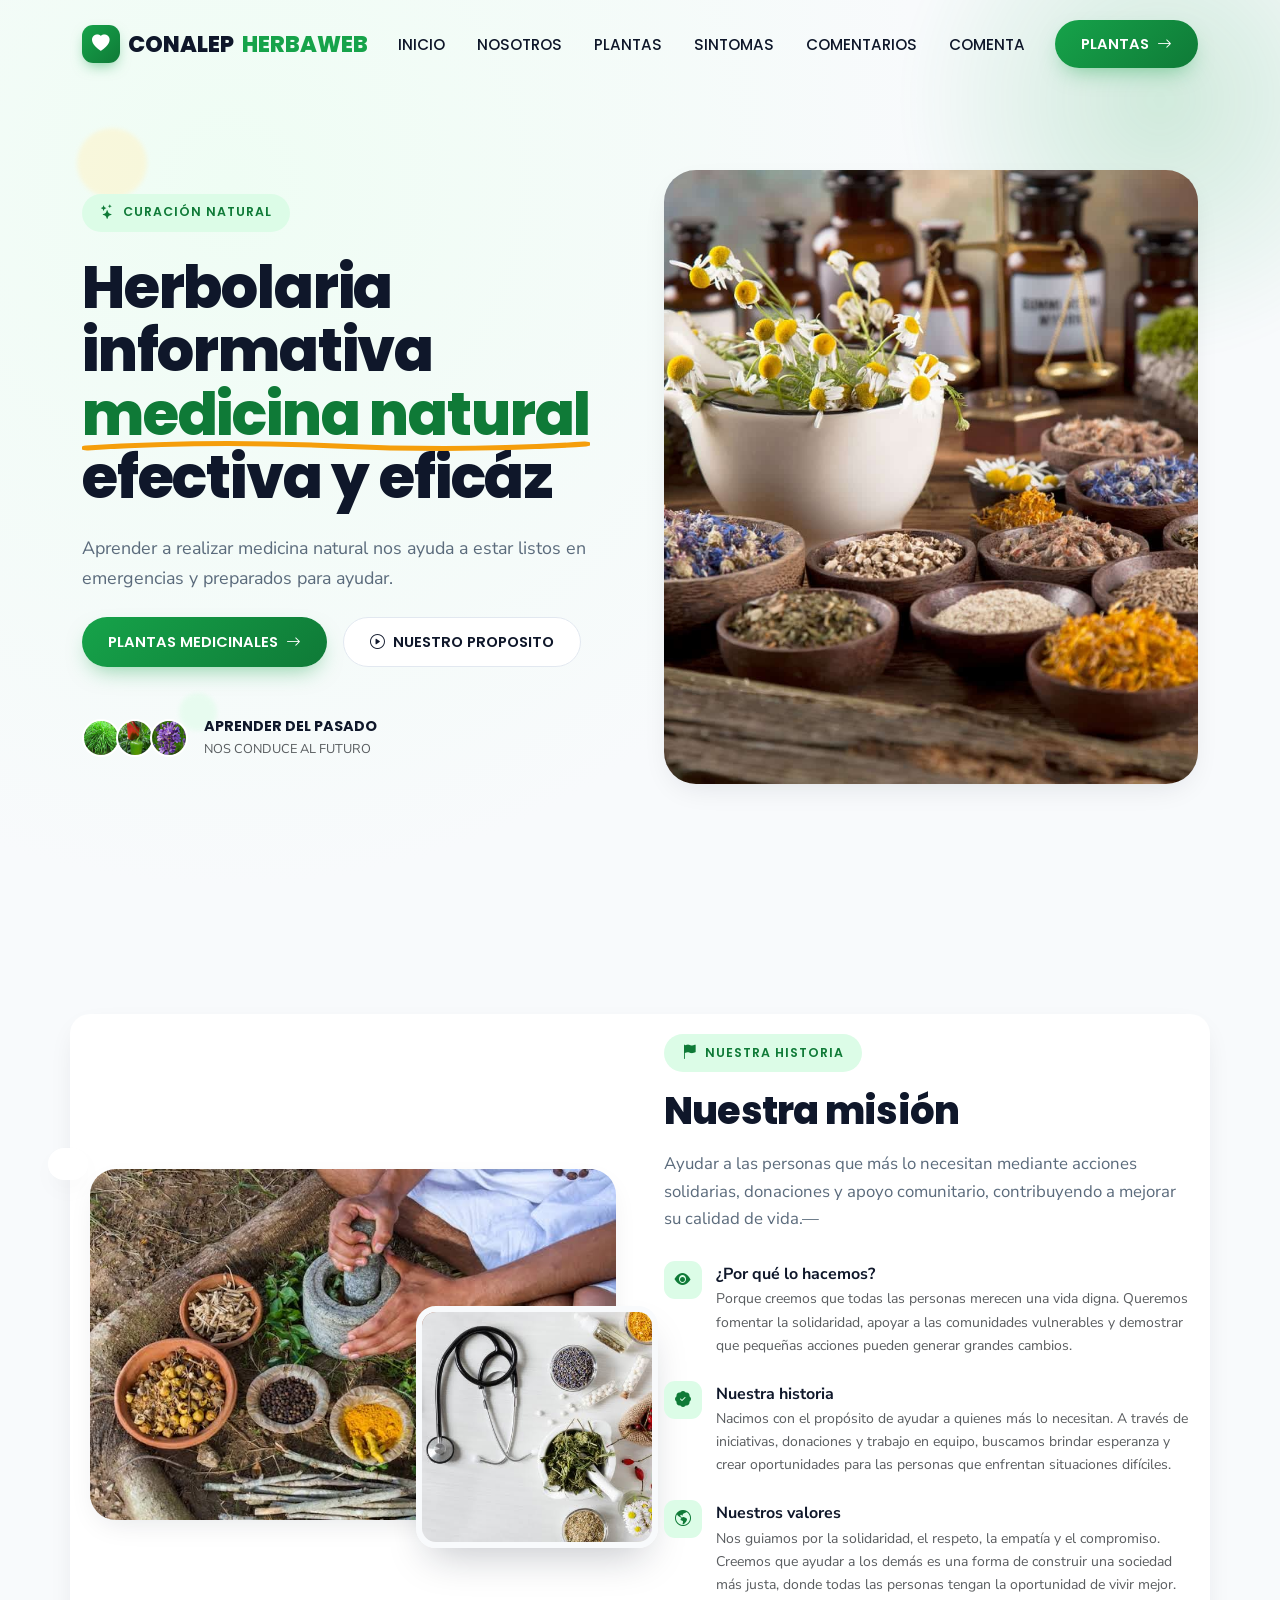
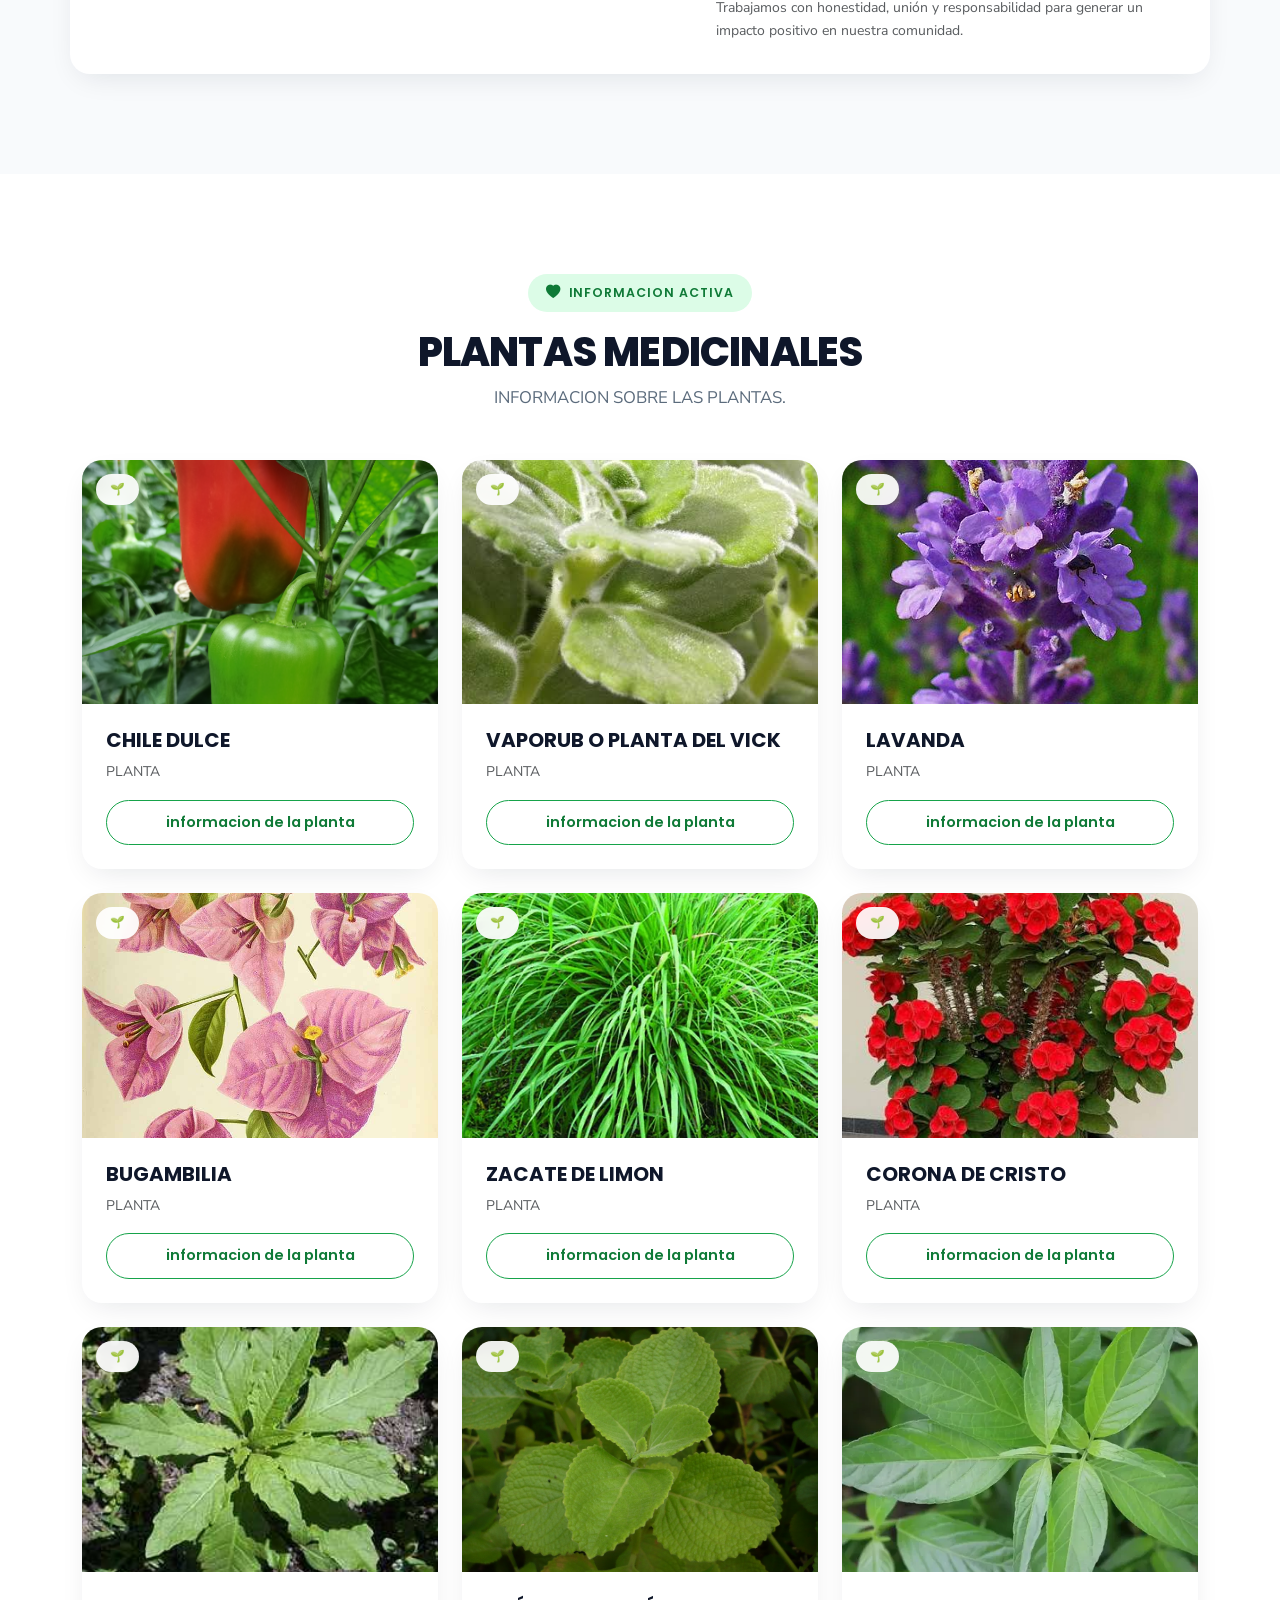
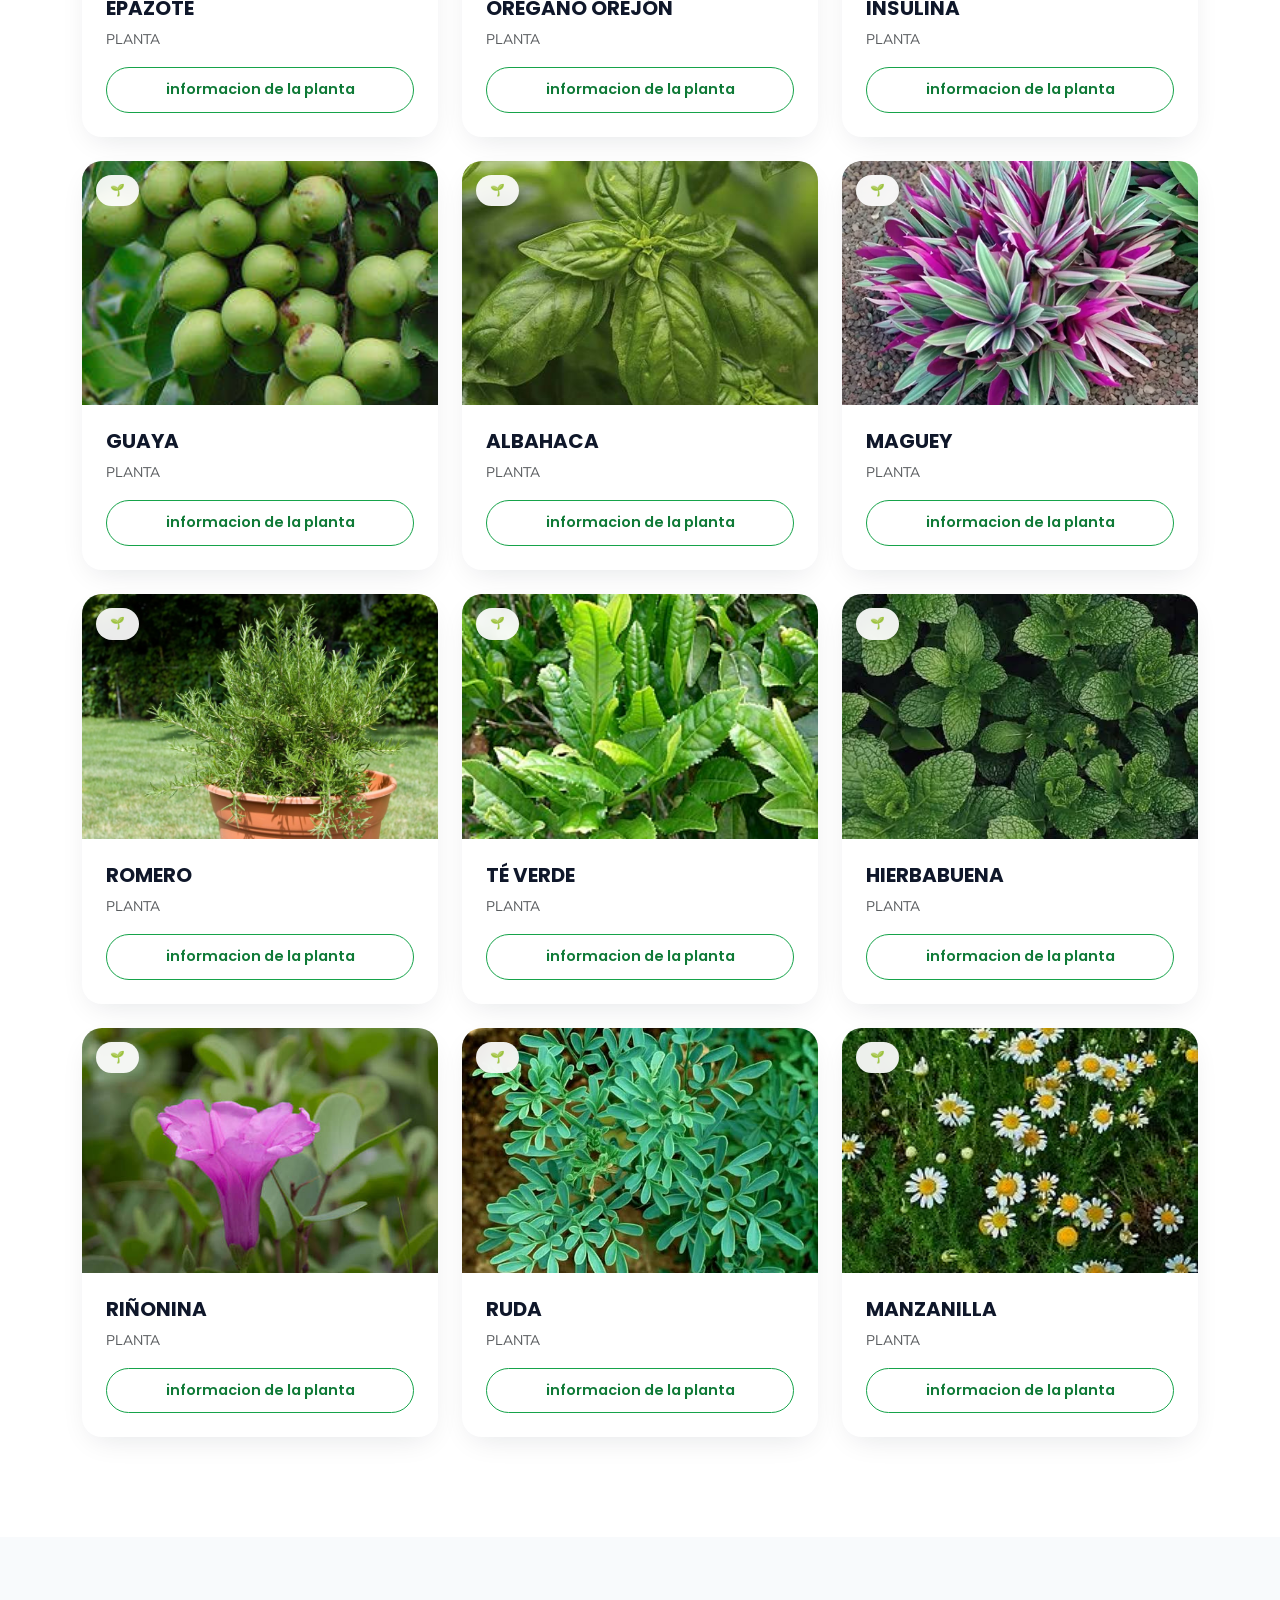
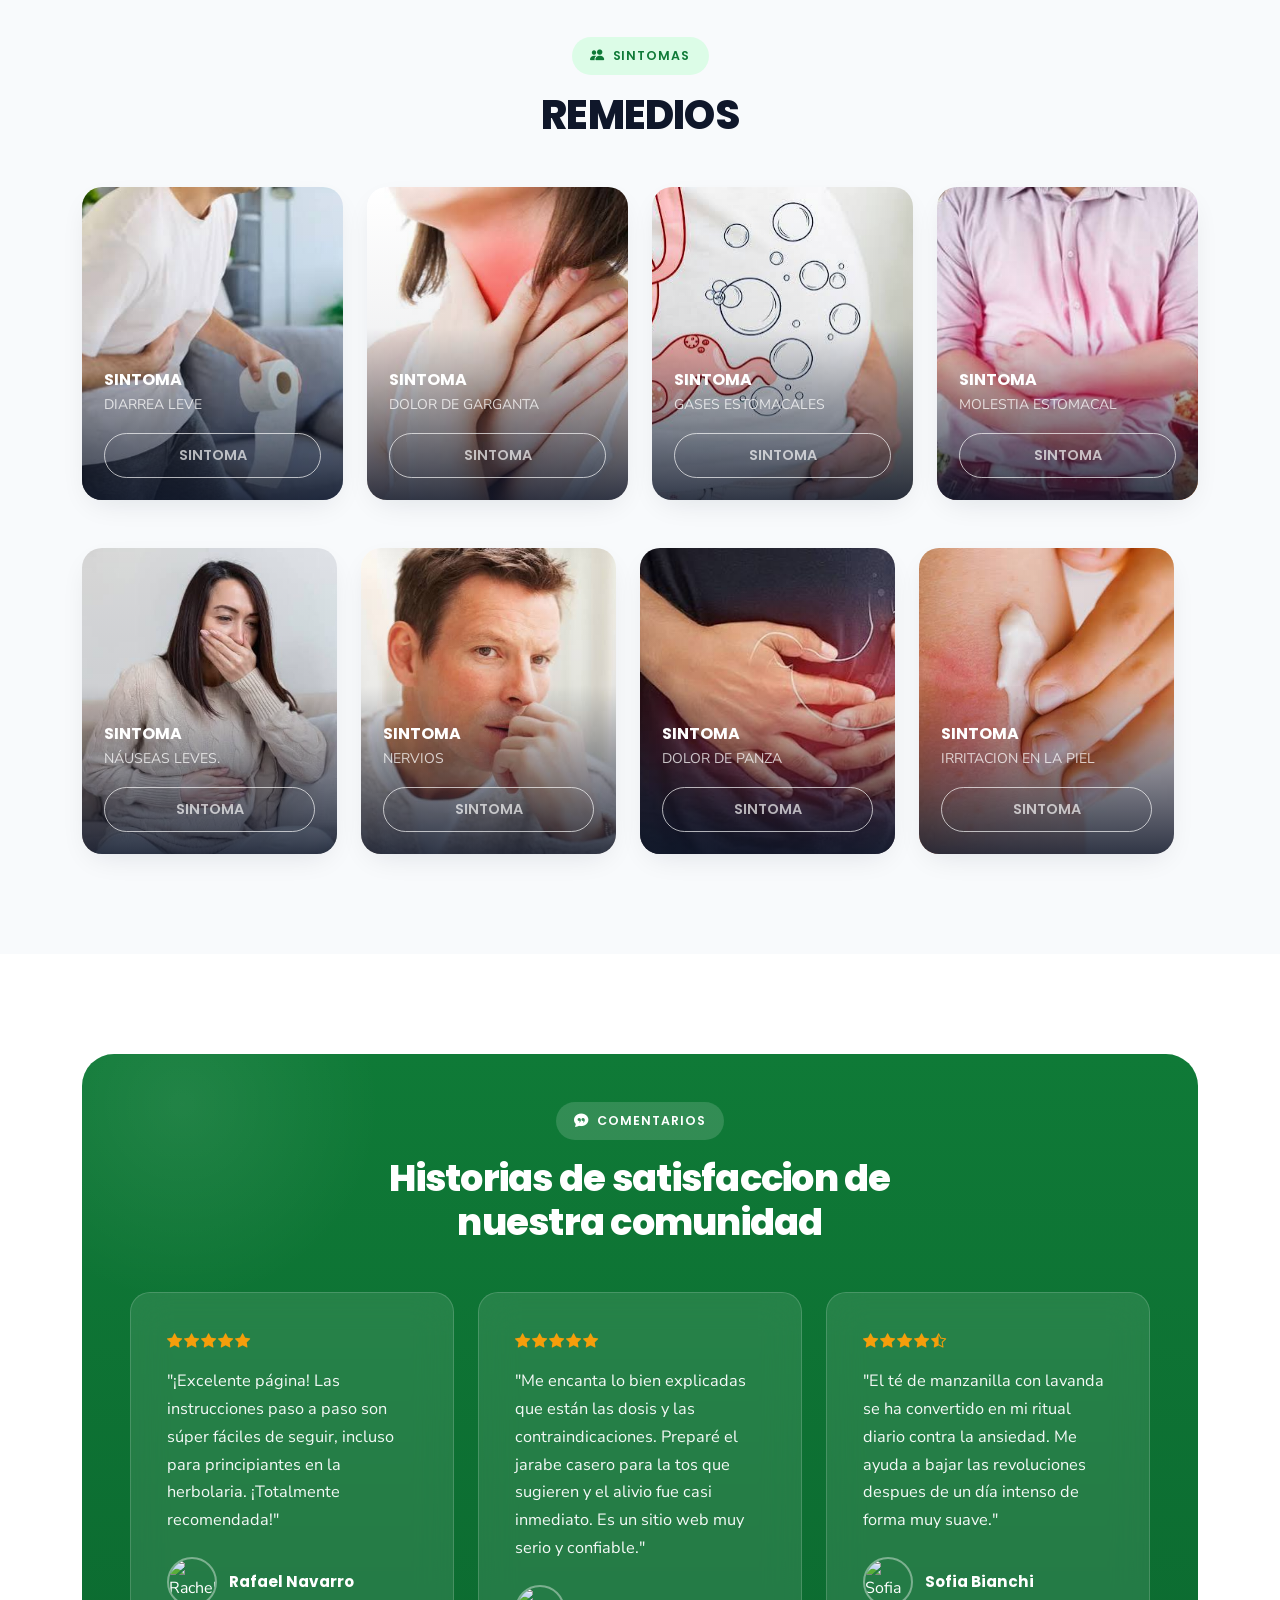
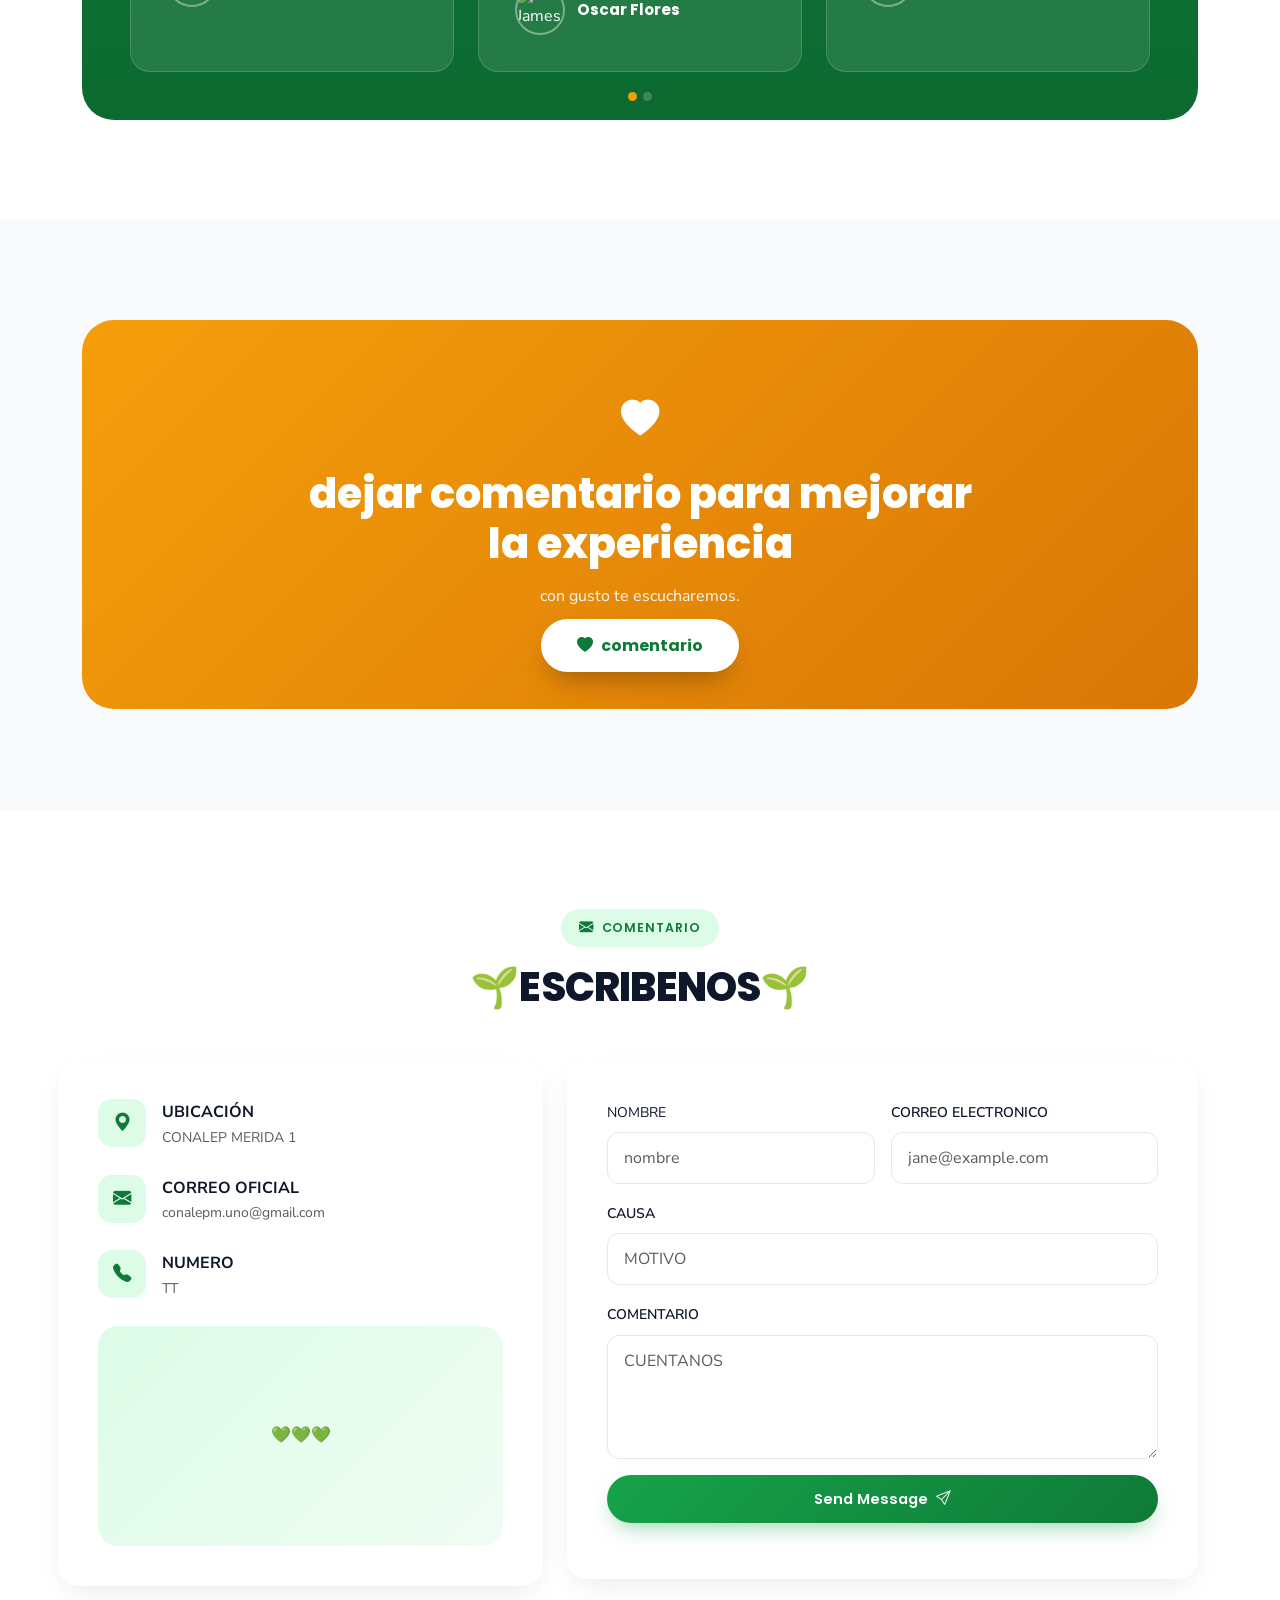
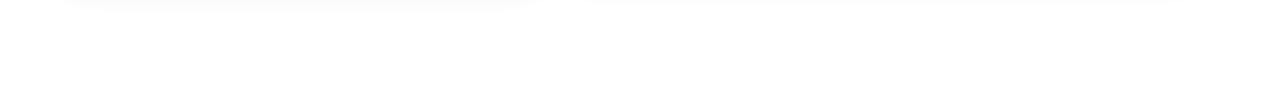
==== commit 20c5bd53: "Include Bootstrap and AOS scripts in index.html Added Bootstrap and AOS scripts to the HTML file." ====
--- a/index.html
+++ b/index.html
@@ -750,8 +750,13 @@
     </div>
   </div>
 </div>
-
-
+     
+
+<!-- Bootstrap Bundle -->
+<script src="assets/scripts/bootstrap.bundle.min.js"></script>
+<!-- AOS -->
+<script src="https://unpkg.com/aos@2.3.1/dist/aos.js"></script>
+<script src="assets/scripts/script.js"></script>
 
 
 
